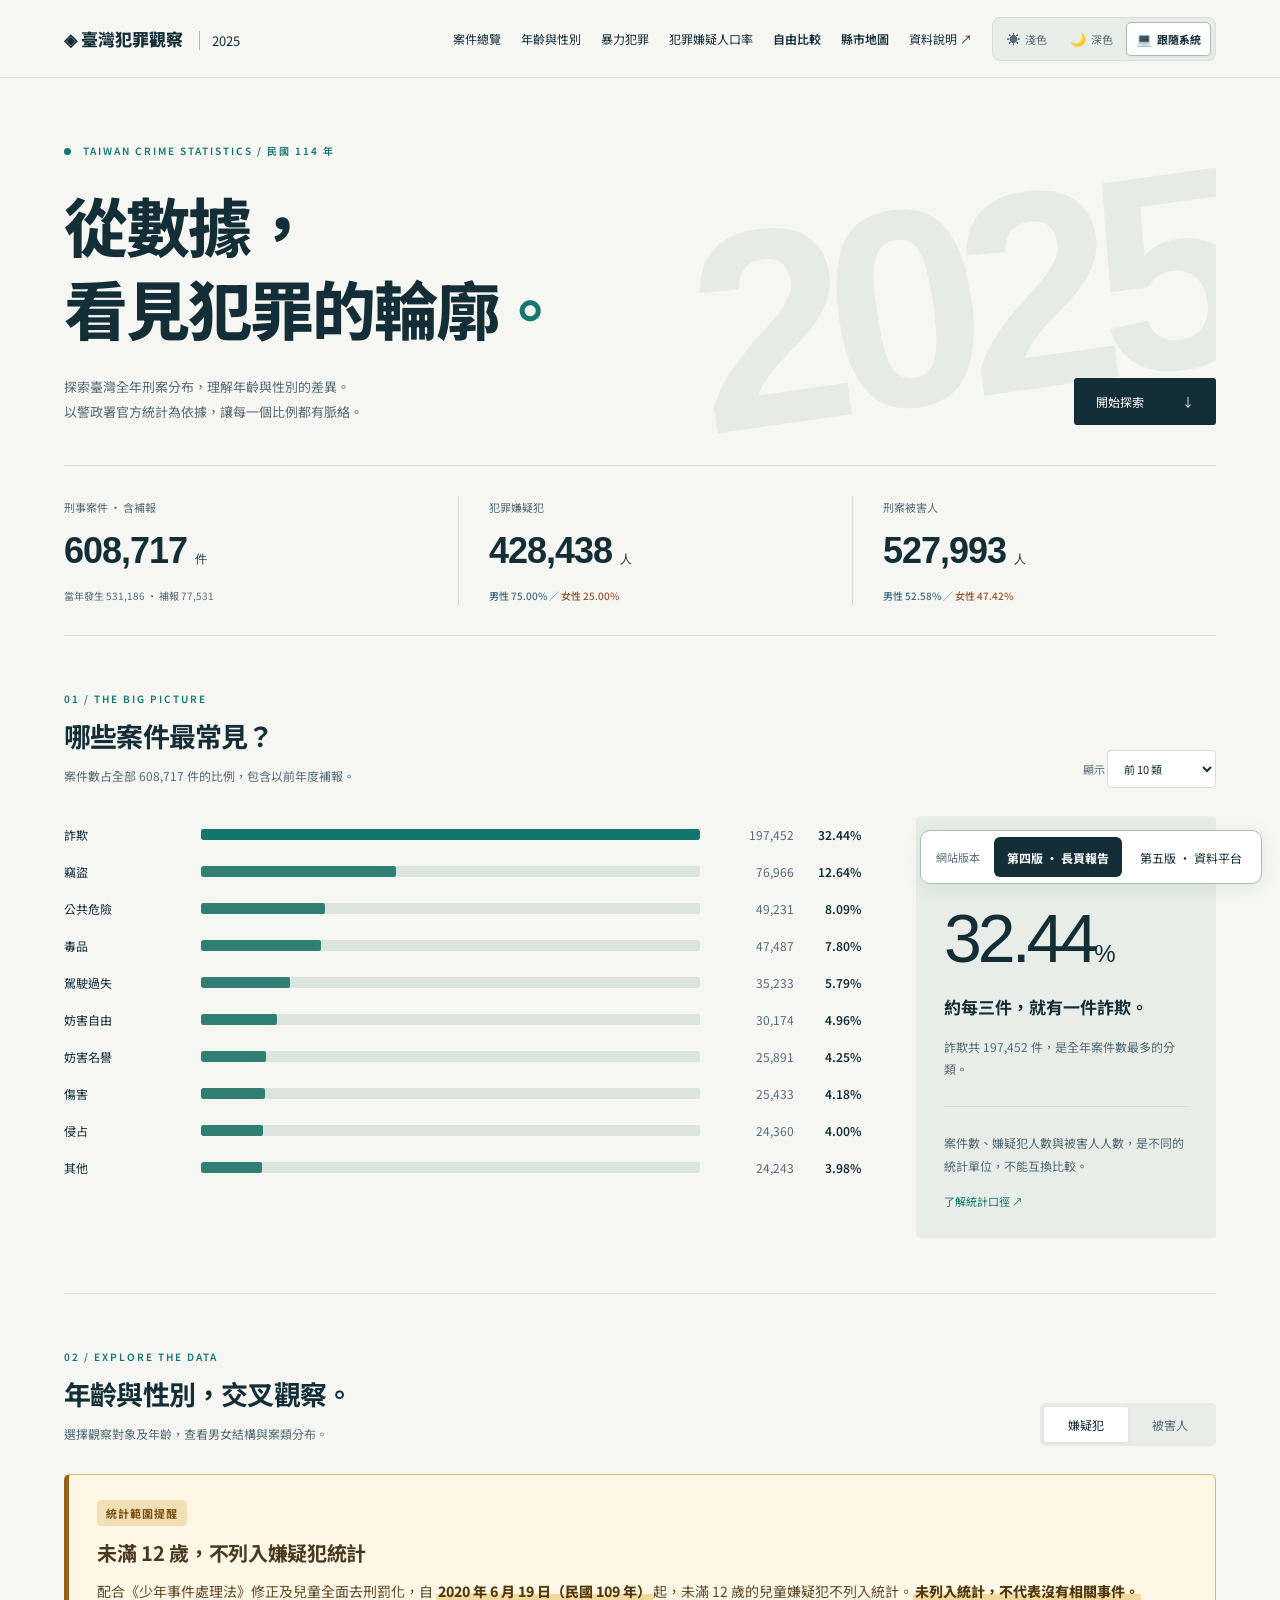
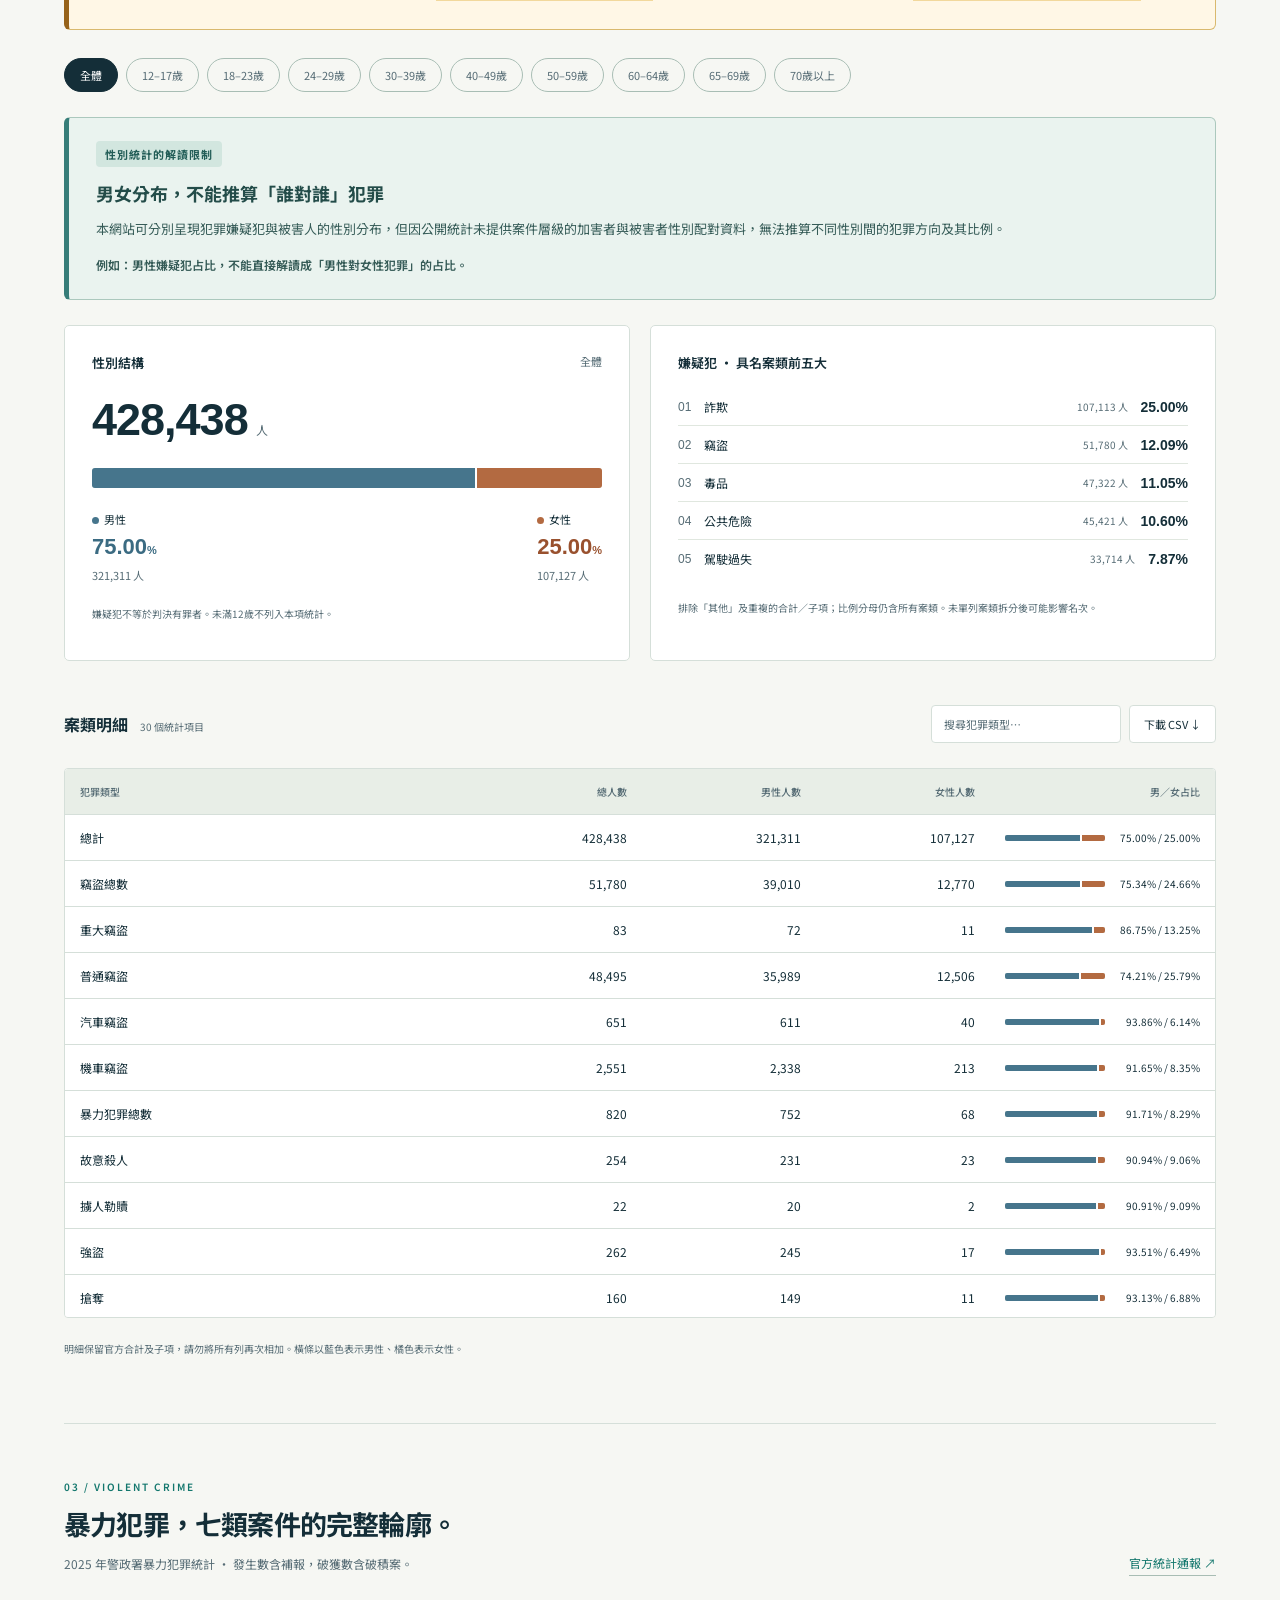
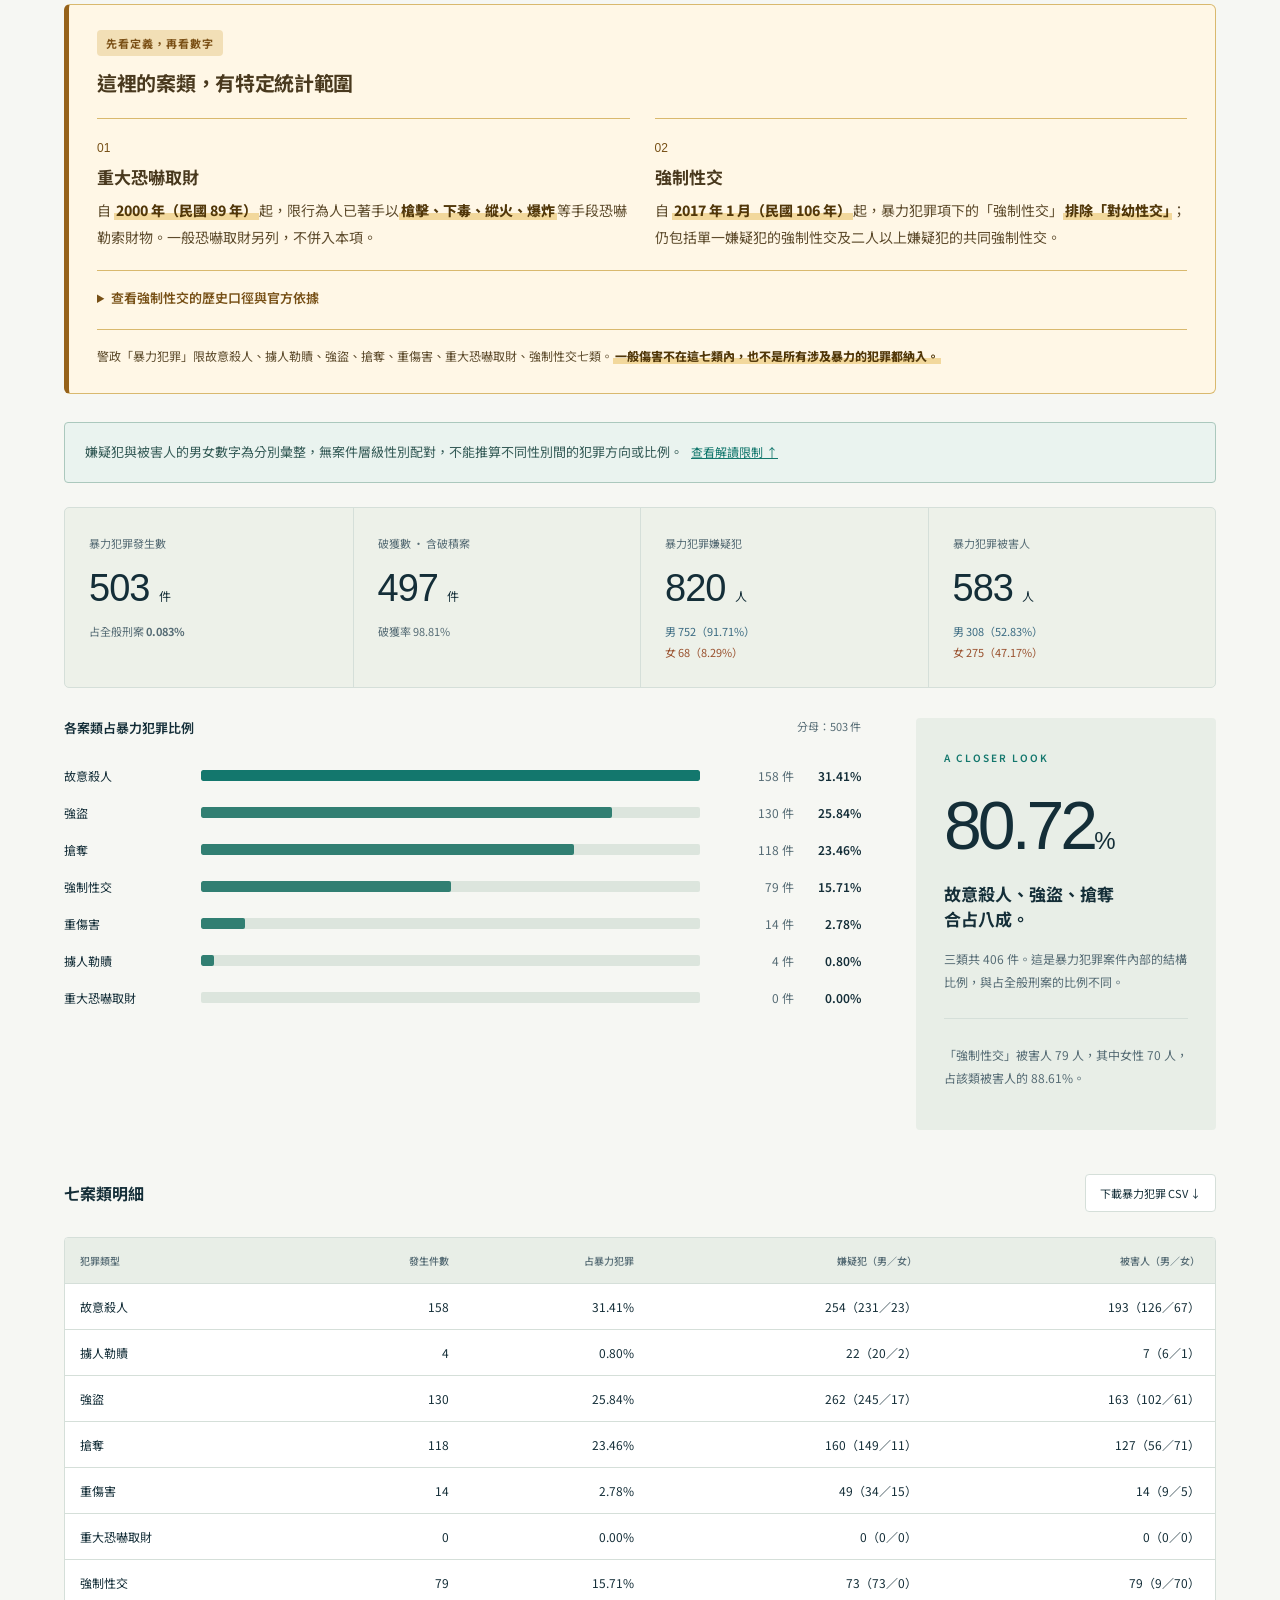
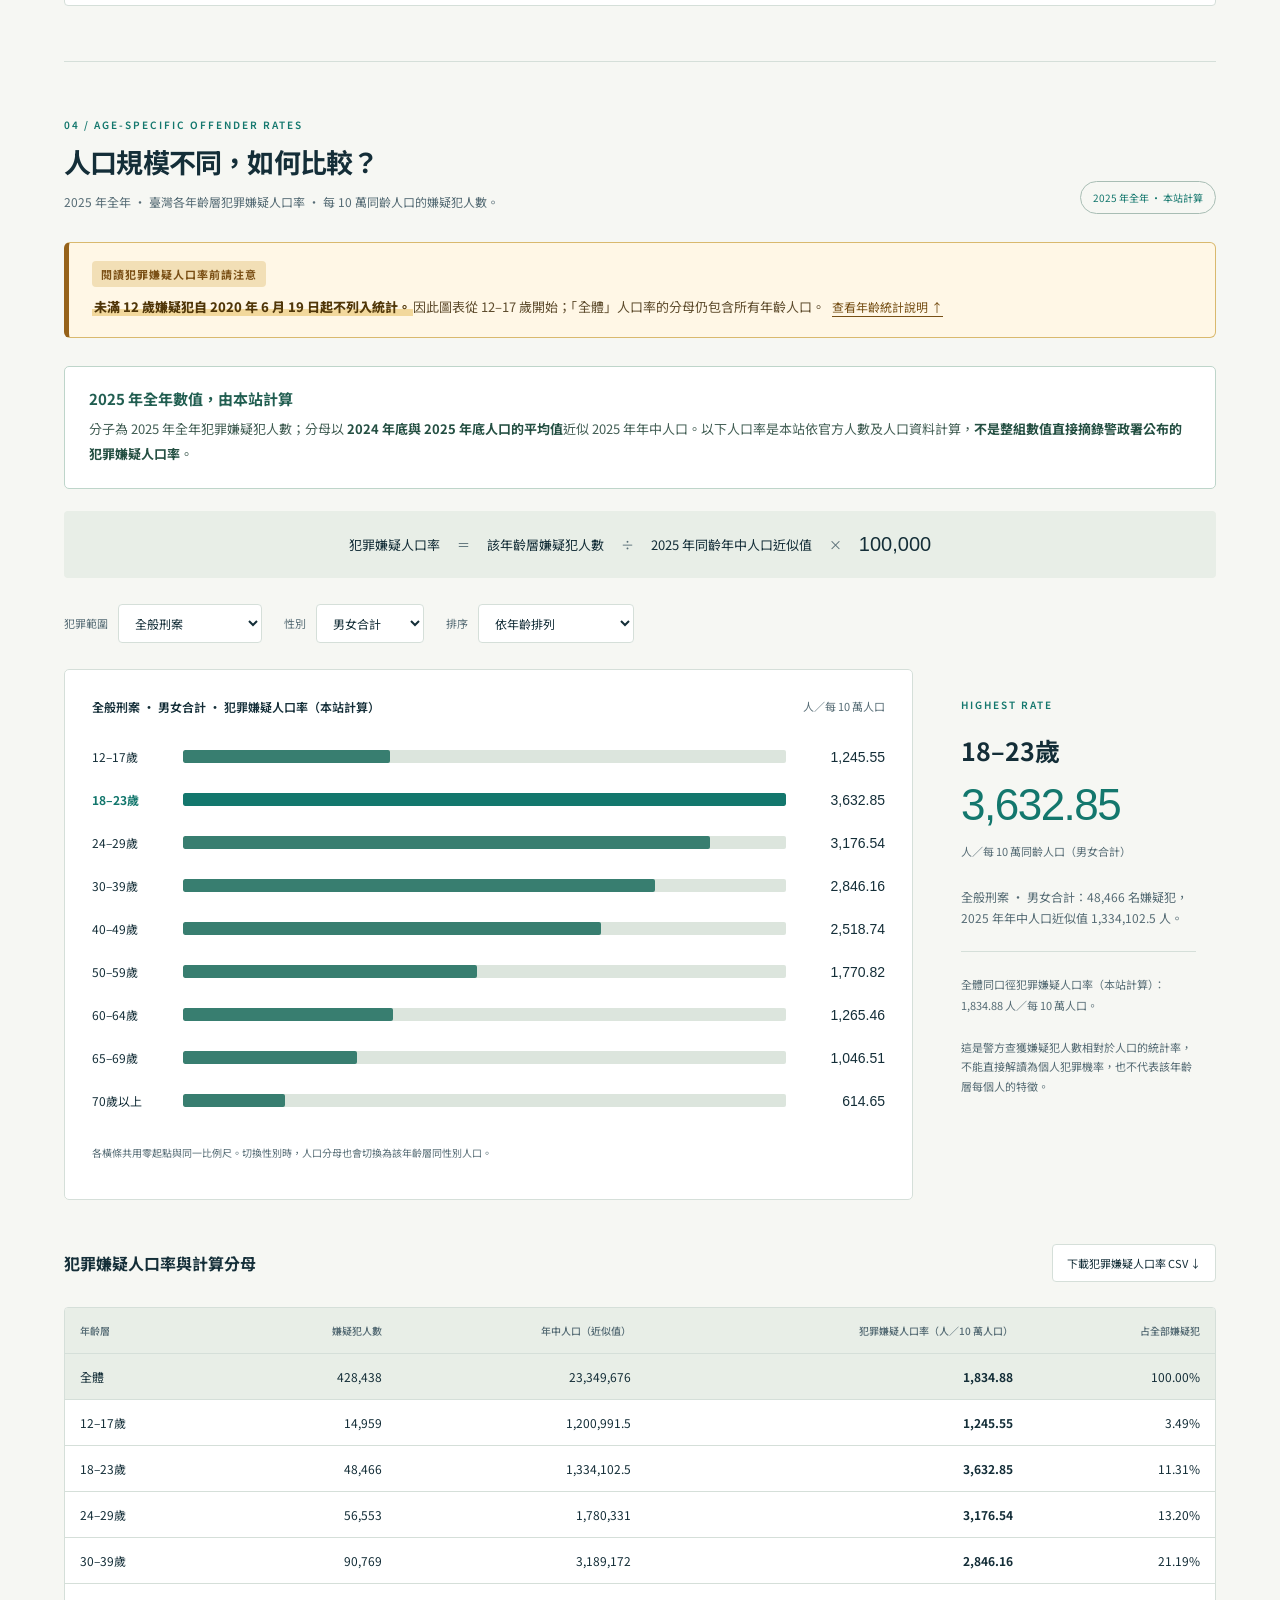
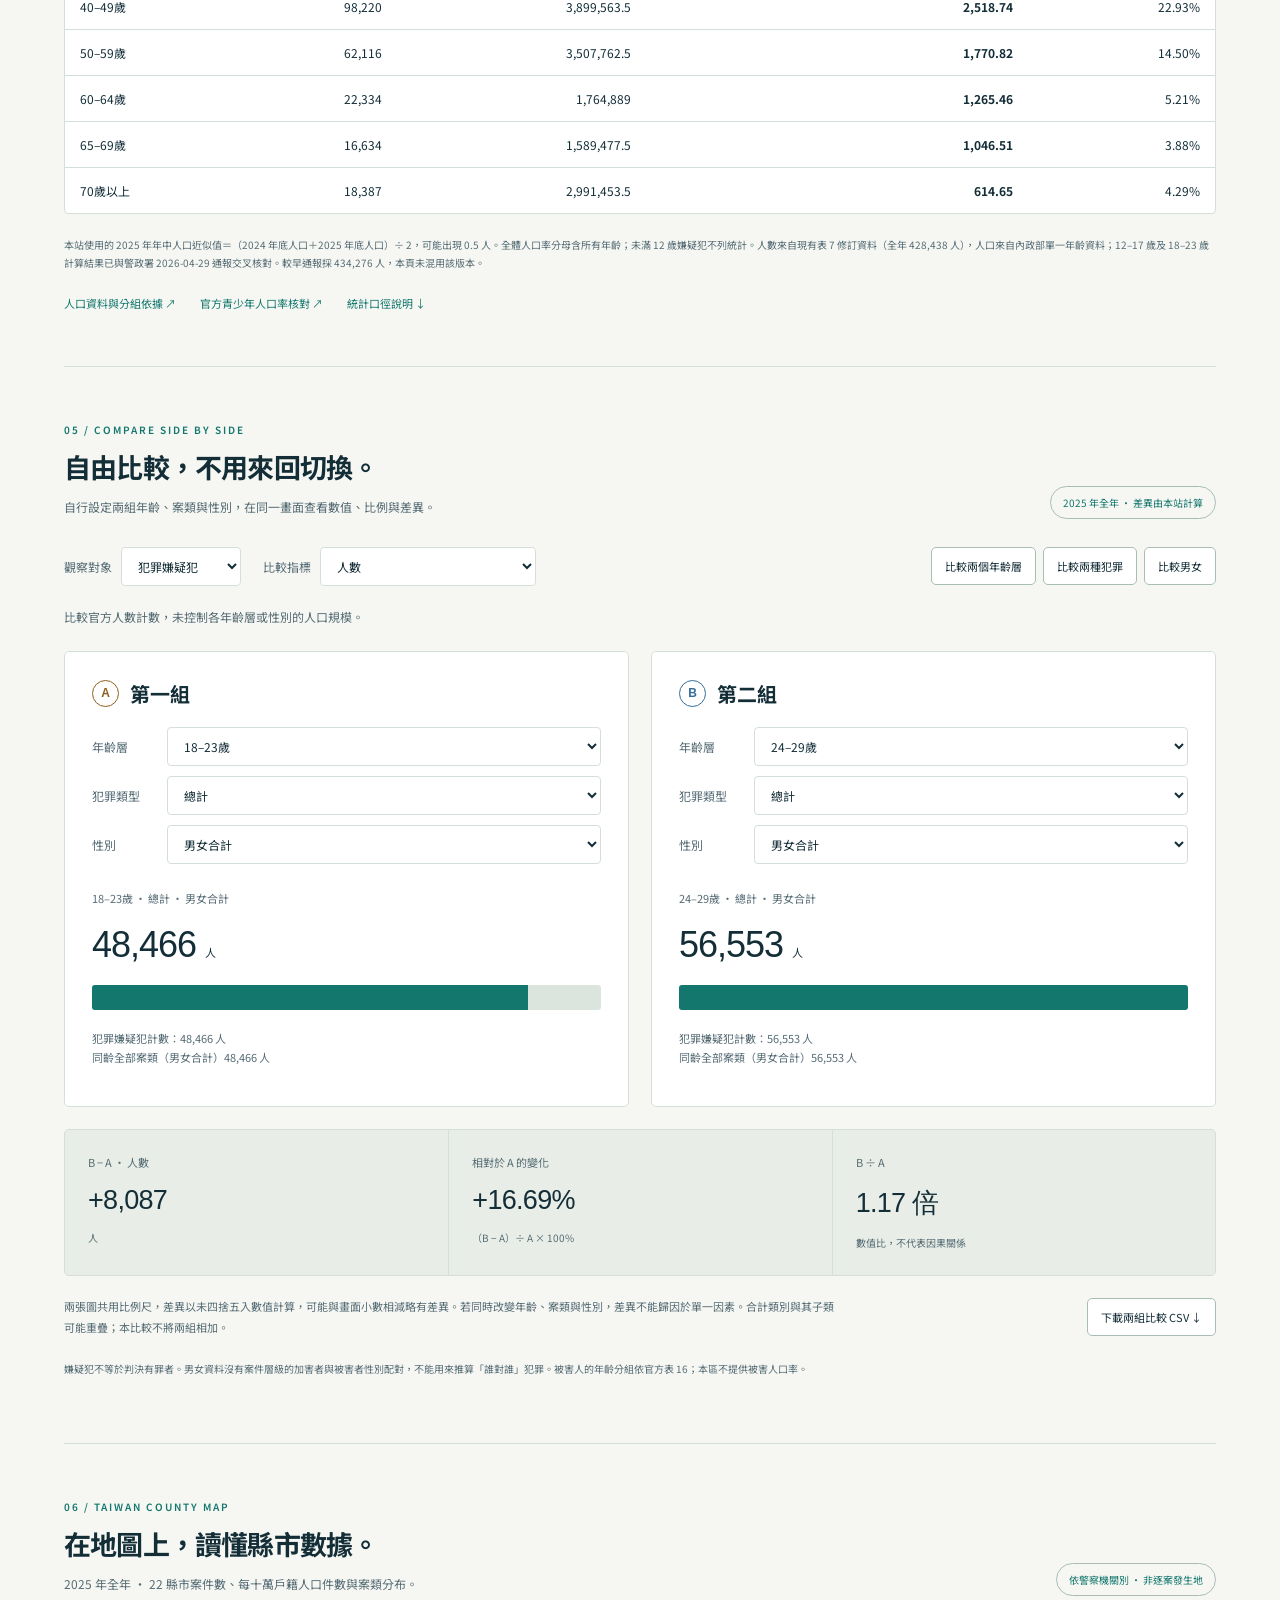
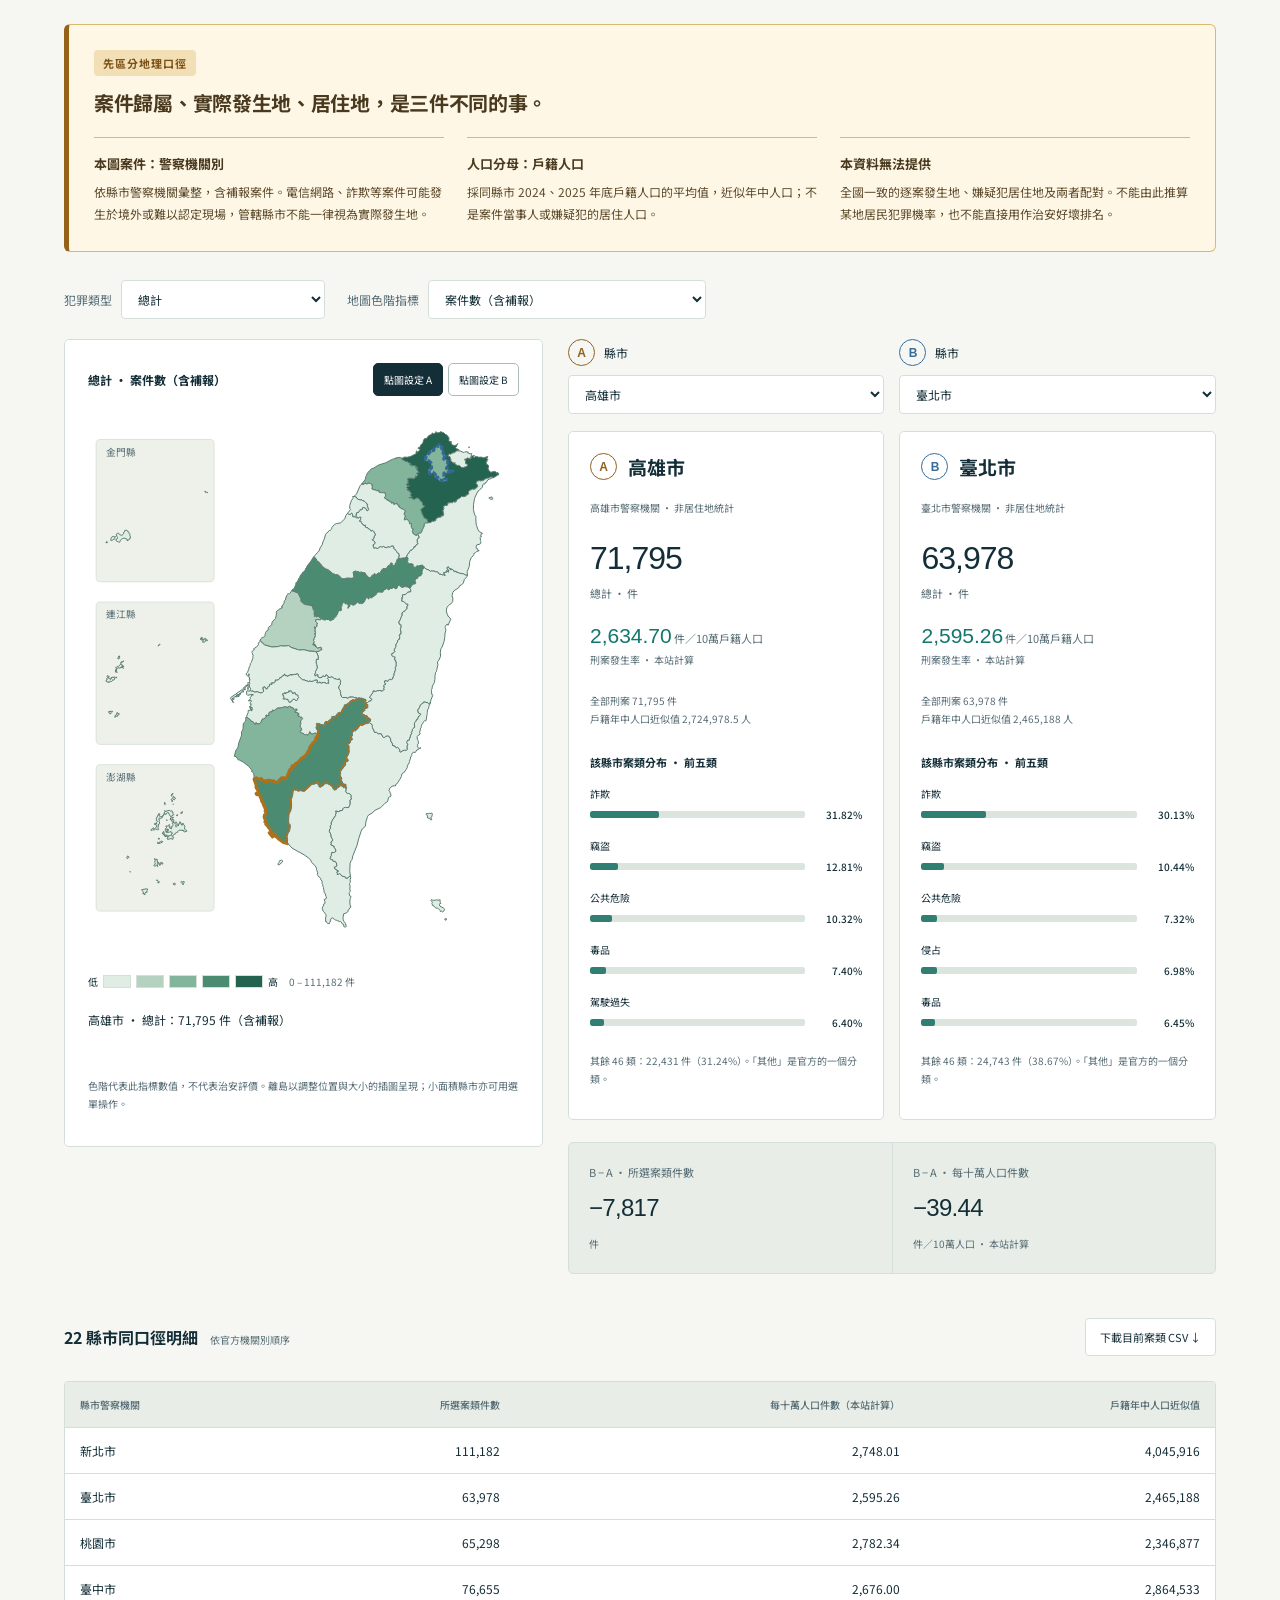
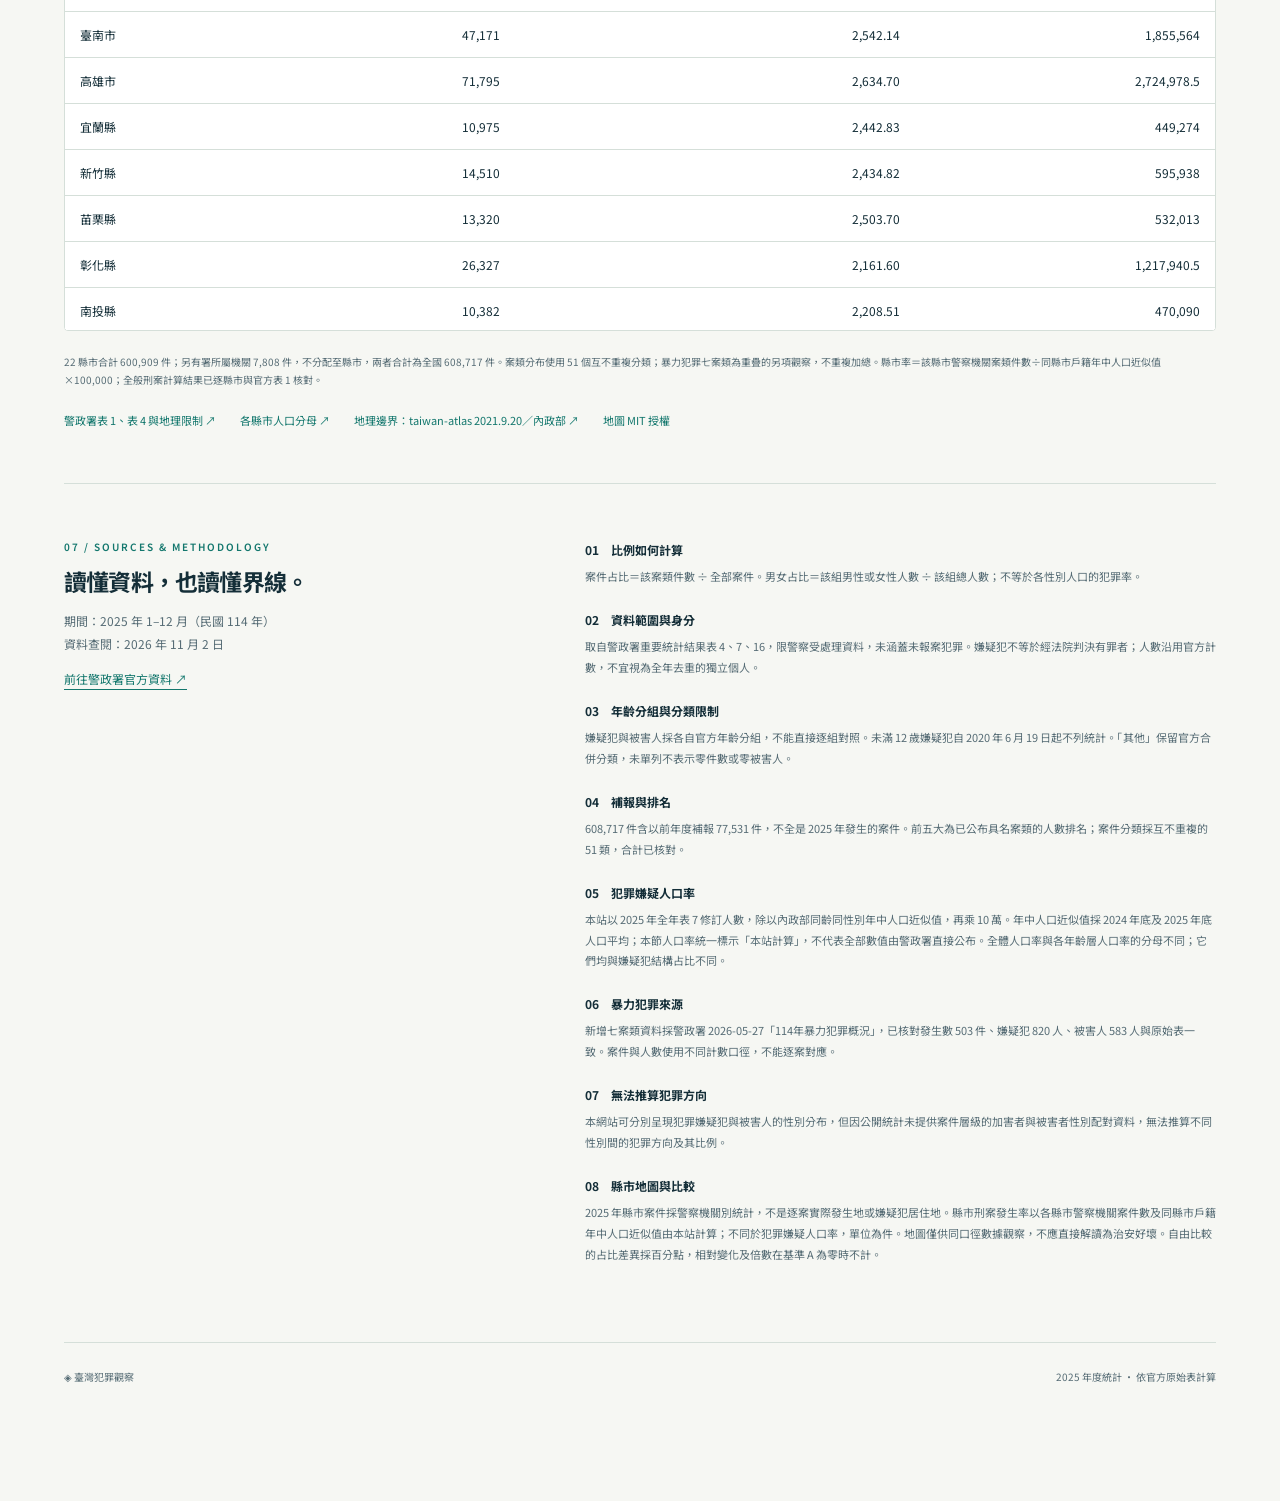
==== v4.html @ 644cc56e "Add files via upload" ====
<!doctype html>
<html lang="zh-Hant"><head><meta charset="utf-8"><meta name="viewport" content="width=device-width,initial-scale=1"><meta name="description" content="以官方資料探索臺灣2025年犯罪案件、年齡與性別統計。"><title>臺灣犯罪觀察｜2025</title><meta name="color-scheme" content="light dark"><meta name="theme-color" content="#f6f7f3"><script>(() => {
  'use strict';
  const storageKey = 'taiwan-crime-2025-theme';
  const validModes = new Set(['light', 'dark', 'system']);
  const root = document.documentElement;
  const systemTheme = window.matchMedia('(prefers-color-scheme: dark)');
  let preference = 'system';
  try {
    const saved = localStorage.getItem(storageKey);
    if (validModes.has(saved)) preference = saved;
  } catch { /* Theme selection still works when browser storage is unavailable. */ }

  function applyTheme() {
    const resolved = preference === 'system' ? (systemTheme.matches ? 'dark' : 'light') : preference;
    root.dataset.theme = resolved;
    root.dataset.themePreference = preference;
    root.style.colorScheme = resolved;
    document.querySelectorAll('[data-theme-mode]').forEach(button => {
      const selected = button.dataset.themeMode === preference;
      button.setAttribute('aria-pressed', String(selected));
    });
    const status = document.getElementById('themeStatus');
    if (status) {
      status.textContent = preference === 'system'
        ? `跟隨系統，目前使用${resolved === 'dark' ? '深色' : '淺色'}模式`
        : `目前使用${resolved === 'dark' ? '深色' : '淺色'}模式`;
    }
    const meta = document.querySelector('meta[name="theme-color"]');
    if (meta) meta.content = resolved === 'dark' ? '#15272d' : '#f6f7f3';
  }

  // Apply before stylesheets and page content paint to avoid a light flash on reload.
  applyTheme();
  function setup() {
    document.querySelectorAll('[data-theme-mode]').forEach(button => {
      button.addEventListener('click', () => {
        preference = button.dataset.themeMode;
        try { localStorage.setItem(storageKey, preference); } catch { /* Keep the choice for this page session. */ }
        applyTheme();
      });
    });
    applyTheme();
  }
  if (document.readyState === 'loading') document.addEventListener('DOMContentLoaded', setup, { once: true });
  else setup();
  const onSystemChange = () => { if (preference === 'system') applyTheme(); };
  if (systemTheme.addEventListener) systemTheme.addEventListener('change', onSystemChange);
  else systemTheme.addListener(onSystemChange);
  window.addEventListener('storage', event => {
    if (event.key === storageKey || event.key === null) {
      preference = validModes.has(event.newValue) ? event.newValue : 'system';
      applyTheme();
    }
  });
})();
</script><style>@import url('https://fonts.googleapis.com/css2?family=Noto+Sans+TC:wght@400;500;600;700;800;900&display=swap');
*{box-sizing:border-box}html{scroll-behavior:smooth;scroll-padding-top:85px}body{margin:0;background:var(--paper);color:var(--ink);font-family:'Noto Sans TC',sans-serif;font-size:14px}header{height:78px;border-bottom:1px solid var(--line);display:flex;align-items:center;justify-content:space-between;padding:0 5vw;background:var(--paper);position:sticky;top:0;z-index:5}a{color:inherit;text-decoration:none}.brand{font-weight:800;font-size:17px}.brand span{font-weight:400;font-size:13px;margin-left:12px;border-left:1px solid var(--line-strong);padding-left:12px}nav{display:flex;gap:30px;font-size:12px}nav a:hover,a:hover{color:var(--teal)}main{max-width:1320px;margin:auto;padding:0 5vw}.hero{position:relative;overflow:hidden;padding:65px 0 40px;border-bottom:1px solid var(--line)}.eyebrow{font-size:10px;letter-spacing:2px;font-weight:600;color:var(--teal)}.eyebrow i{display:inline-block;background:var(--teal);width:7px;height:7px;border-radius:100%;margin-right:8px}h1{font-size:clamp(42px,5vw,70px);letter-spacing:-2px;line-height:1.3;margin:25px 0 26px;font-weight:800;position:relative;z-index:1}h1 span{color:var(--teal)}.hero-bottom{display:flex;justify-content:space-between;align-items:end;position:relative;z-index:1}p{line-height:1.9;color:var(--muted)}.hero-bottom p{margin:0;font-size:13px}.jump{background:var(--solid);color:var(--on-solid);padding:15px 22px;border-radius:3px;font-size:12px}.jump span{margin-left:35px}.watermark{position:absolute;right:-14px;top:40px;font-family:Arial,sans-serif;letter-spacing:-22px;font-size:clamp(120px,22vw,295px);font-weight:800;color:var(--watermark);line-height:1.3;transform:rotate(-8deg);pointer-events:none}.metrics{display:grid;grid-template-columns:repeat(3,1fr);border-bottom:1px solid var(--line);padding:30px 0;gap:30px}.metrics article+article{border-left:1px solid var(--line);padding-left:30px}.metrics label{font-size:11px;color:var(--muted)}.metrics strong{display:block;font-size:36px;letter-spacing:-1px;font-family:Arial,sans-serif;margin:14px 0}.metrics small{font-size:12px;font-weight:400;margin-left:8px}.metrics p{font-size:10px;margin:0}.metrics b{font-weight:500}.male-text{color:var(--male)}.female-text{color:var(--female-text)}section{padding:55px 0;border-bottom:1px solid var(--line)}.section-head{display:flex;align-items:end;justify-content:space-between;gap:20px;margin-bottom:28px}h2{font-size:27px;letter-spacing:-.8px;margin:10px 0}h3{font-size:16px} .section-head p{font-size:12px;margin:0}select,button,input{font:inherit}select{padding:9px 26px 9px 12px;border:1px solid var(--line);background:var(--surface);color:var(--ink);border-radius:4px}.select-wrap{font-size:11px;color:var(--muted);white-space:nowrap}.overview-grid{display:grid;grid-template-columns:1fr 300px;gap:55px}.event-row{display:grid;grid-template-columns:125px 1fr 82px 55px;gap:12px;align-items:center;font-size:12px;padding:10px 0}.track{height:11px;background:var(--track);border-radius:2px;overflow:hidden}.fill{height:100%;background:var(--chart);border-radius:2px}.event-row:first-child .fill{background:var(--teal)}.event-row .count{text-align:right;color:var(--muted);font-variant-numeric:tabular-nums}.event-row .percent{text-align:right;font-weight:600}.insight{background:var(--surface-soft);padding:28px;border-radius:4px;align-self:start}.big-number{font-size:68px;font-weight:500;letter-spacing:-4px;margin-top:35px;font-family:Arial}.big-number span{font-size:24px;letter-spacing:0}.insight h3{font-size:17px}.insight p{font-size:12px}.insight hr{border:0;border-top:1px solid var(--line);margin:25px 0}.insight a{font-size:11px;color:var(--teal)}.tabs{display:flex;background:var(--surface-soft);padding:4px;border-radius:5px}.tabs button{padding:9px 24px;border:0;background:none;color:var(--muted);cursor:pointer;font-size:12px;border-radius:3px}.tabs button.active{background:var(--surface);color:var(--ink);box-shadow:0 1px 4px var(--shadow)}.age-buttons{display:flex;gap:8px;flex-wrap:wrap;margin-bottom:25px}.age-buttons button{background:transparent;border:1px solid var(--line-strong);color:var(--muted);border-radius:30px;padding:8px 15px;font-size:11px;cursor:pointer}.age-buttons button.active{background:var(--solid);color:var(--on-solid);border-color:var(--solid)}.explore-grid{display:grid;grid-template-columns:1fr 1fr;gap:20px}.panel{background:var(--surface);border:1px solid var(--line);border-radius:5px;padding:27px}.panel-label{font-size:13px;font-weight:600;display:flex;justify-content:space-between}.panel-label span{font-weight:400;color:var(--muted);font-size:11px}.gender-total{margin:22px 0}.gender-total strong{font-family:Arial;font-size:45px;letter-spacing:-1px}.gender-total span{font-size:12px;color:var(--muted);margin-left:8px}.gender-bar{display:flex;height:20px;border-radius:3px;overflow:hidden;background:var(--track)}.male{background:var(--male)}.female{background:var(--female)}.gender-legend{display:flex;justify-content:space-between;margin-top:20px;gap:10px}.gender-legend b{font-size:22px;font-family:Arial;display:block;margin-top:6px}.gender-legend span{font-size:11px}.gender-legend small{display:block;color:var(--muted);font-size:11px;margin-top:7px}.dot{width:7px;height:7px;display:inline-block;border-radius:50%;margin-right:5px}.small-note{font-size:10px;line-height:1.8;color:var(--muted);margin-top:22px}#rankings{margin-top:16px}.rank-row{display:flex;align-items:center;gap:13px;font-size:12px;padding:10px 0;border-bottom:1px solid var(--line-subtle)}.rank-row:last-child{border:0}.rank-no{font-family:Arial;font-size:12px;color:var(--muted)}.rank-row .name{flex:1}.rank-row strong{font-family:Arial;font-size:14px}.rank-row small{font-size:10px;color:var(--muted);width:67px;text-align:right}.table-head{display:flex;justify-content:space-between;align-items:center;margin:35px 0 16px;gap:15px}.table-head small{font-size:10px;color:var(--muted);font-weight:400;margin-left:8px}.table-head input{background:var(--surface);border:1px solid var(--line);padding:10px 12px;border-radius:4px;width:190px;font-size:11px}.table-head button{margin-left:8px;background:var(--surface);border:1px solid var(--line);padding:10px 14px;border-radius:4px;color:var(--ink);cursor:pointer;font-size:11px}.table-scroll{overflow:auto;border:1px solid var(--line);border-radius:4px;max-height:550px}table{border-collapse:collapse;width:100%;font-size:12px;white-space:nowrap}th{background:var(--surface-soft);position:sticky;top:0;text-align:right;font-size:10px;color:var(--muted);font-weight:500;padding:15px}td{padding:14px 15px;text-align:right;border-top:1px solid var(--line);font-variant-numeric:tabular-nums}th:first-child,td:first-child{text-align:left}tbody tr:hover{background:var(--hover)}td:last-child{width:225px}.mini-wrap{display:flex;gap:10px;align-items:center}.mini-bar{display:flex;width:100px;height:6px;border-radius:2px;overflow:hidden;background:var(--track)}.mini-wrap span{font-size:10px;min-width:85px}.method{display:grid;grid-template-columns:1fr 1.4fr;gap:70px}.method h2{font-size:23px}.method>div>p{font-size:12px}.method a{font-size:12px;color:var(--teal);text-decoration:underline;text-underline-offset:5px}.method-notes article{padding:0 0 15px}.method-notes b{font-size:12px}.method-notes p{font-size:11px;margin:7px 0}footer{padding:26px 0 35px;display:flex;justify-content:space-between;color:var(--muted);font-size:10px}button:focus-visible,a:focus-visible,input:focus-visible,select:focus-visible{outline:3px solid var(--focus);outline-offset:3px}@media(max-width:800px){header{height:65px}nav{gap:14px;font-size:10px}nav a:first-child{display:none}.brand{font-size:13px}.hero{padding-top:40px}.watermark{top:80px;opacity:.7}.hero-bottom{gap:20px}.hero-bottom p{font-size:11px}.metrics{gap:10px}.metrics article+article{padding-left:12px}.metrics strong{font-size:25px}.metrics p{font-size:9px}.overview-grid{grid-template-columns:1fr;gap:20px}.insight{display:none}.event-row{grid-template-columns:100px 1fr 65px 48px;gap:7px;font-size:11px}.explore-grid{grid-template-columns:1fr}.section-head{align-items:start}.section-head h2{font-size:23px}.tabs button{padding:9px 14px}.method{grid-template-columns:1fr;gap:30px}.table-head{align-items:start;flex-direction:column}.table-head>div{display:flex;width:100%}.table-head input{flex:1;width:100px}.panel{padding:23px}.jump{padding:12px 15px;white-space:nowrap}.jump span{margin-left:12px}footer{gap:20px}section{padding:40px 0}}@media(prefers-reduced-motion:reduce){html{scroll-behavior:auto}}
</style><style>.source-link{font-size:12px;color:var(--teal);white-space:nowrap;border-bottom:1px solid var(--line-strong);padding-bottom:4px}.violent-summary{display:grid;grid-template-columns:repeat(4,1fr);border:1px solid var(--line);border-radius:5px;background:var(--surface-tint);margin-bottom:30px}.violent-summary article{padding:24px}.violent-summary article+article{border-left:1px solid var(--line)}.violent-summary label{font-size:11px;color:var(--muted)}.violent-summary strong{display:block;font:38px Arial,sans-serif;letter-spacing:-1px;margin-top:15px}.violent-summary small{font:12px 'Noto Sans TC',sans-serif}.violent-summary p{font-size:11px;margin-bottom:0}.violence-chart{margin:30px 0}.violence-chart .panel-label{margin-bottom:20px}.violence-chart .insight .big-number{margin-top:20px}.calculation-badge{font-size:10px;color:var(--teal);padding:8px 12px;border:1px solid var(--line-strong);border-radius:30px;white-space:nowrap}.rate-formula{display:flex;flex-wrap:wrap;align-items:center;justify-content:center;gap:17px;padding:22px;background:var(--surface-soft);border-radius:4px;font-size:13px}.rate-formula b{font-weight:400;color:var(--muted)}.rate-formula strong{font:20px Arial,sans-serif}.rate-controls{display:flex;gap:22px;flex-wrap:wrap;margin:26px 0}.rate-controls>div{display:flex;align-items:center;gap:10px}.rate-controls label{font-size:11px;color:var(--muted)}.rate-controls select{font-size:12px}.rate-layout{display:grid;grid-template-columns:minmax(0,1fr) 275px;gap:28px}.rate-layout .panel-label>span:first-child{color:var(--ink);font-size:12px;font-weight:600}.rate-row{display:grid;grid-template-columns:76px minmax(0,1fr) 84px;gap:15px;align-items:center;padding:13px 0;font-size:12px}.rate-row .track{height:13px}.rate-row .fill{background:var(--chart-secondary)}.rate-row .fill.male{background:var(--male)}.rate-row .fill.female{background:var(--female)}.rate-row.highest .fill:not(.male):not(.female){background:var(--teal)}.rate-row.highest>span{font-weight:700;color:var(--teal)}.rate-row strong{font-family:Arial,sans-serif;text-align:right;font-size:14px;font-weight:500;font-variant-numeric:tabular-nums}#rateBars{margin-top:18px}.rate-insight{padding:28px 20px}.rate-insight h3{font-size:25px;margin:20px 0 12px}.rate-insight>strong{font:44px Arial,sans-serif;letter-spacing:-1.5px;color:var(--teal)}.rate-insight p{font-size:11px}.rate-insight hr{border:0;border-top:1px solid var(--line);margin:22px 0}#rateComparison{font-size:12px;line-height:1.8;margin-top:24px;color:var(--muted)}.source-strip{display:flex;flex-wrap:wrap;gap:24px;margin-top:23px;font-size:11px;color:var(--teal)}#rateRows tr:first-child{background:var(--surface-soft)}#rateRows td:last-child,#violentRows td:last-child{width:auto}#rates .table-scroll,#violence .table-scroll{max-height:none}nav{gap:20px}@media(max-width:1000px){nav{gap:13px;font-size:10px}.rate-layout{grid-template-columns:minmax(0,1fr) 230px}.rate-insight{padding:25px 10px}.violent-summary article{padding:18px}}@media(max-width:800px){header{padding:0 5vw}nav a[href="#explore"],nav a[href="#method"]{display:none}nav{gap:16px;font-size:10px}.violent-summary{grid-template-columns:repeat(2,1fr)}.violent-summary article:nth-child(3){border-left:0}.violent-summary article:nth-child(n+3){border-top:1px solid var(--line)}.violent-summary strong{font-size:31px}.rate-layout{grid-template-columns:1fr}.rate-insight{background:var(--surface-soft);padding:24px;border-radius:4px;display:grid;grid-template-columns:1fr 1fr;column-gap:20px;align-items:center}.rate-insight .eyebrow,.rate-insight .small-note,.rate-insight hr{grid-column:1/-1}.rate-insight h3{margin:15px 0}.rate-insight>strong{font-size:36px}.rate-insight hr{width:100%;margin:15px 0}.rate-insight p{margin:5px 0}#rateComparison{margin-top:8px}.rate-formula{gap:10px;font-size:11px;padding:18px 12px}.rate-controls{gap:12px}.rate-controls>div{gap:7px}.rate-controls select{padding:9px 20px 9px 10px;font-size:11px}.rate-row{grid-template-columns:64px minmax(0,1fr) 74px;gap:10px}.rate-row strong{font-size:13px}.calculation-badge{white-space:normal;max-width:120px;line-height:1.6;font-size:9px}.source-link{font-size:10px}.section-head{gap:12px}.violent-summary label{font-size:10px}}
</style><style>.scope-notice{margin:0 0 28px;padding:25px 28px;background:var(--warning-bg);border:1px solid var(--warning-border);border-left:5px solid var(--warning-accent);border-radius:6px;color:var(--warning-heading);scroll-margin-top:100px}.notice-tag{display:inline-block;font-size:11px;font-weight:700;letter-spacing:1px;color:var(--warning-tag-text);background:var(--warning-tag-bg);border-radius:4px;padding:5px 9px}.scope-notice h3{font-size:20px;line-height:1.5;margin:12px 0 10px;letter-spacing:-.3px}.scope-notice p{font-size:14px;line-height:1.9;color:var(--warning-text);margin:8px 0 0}.scope-notice strong{font-weight:800;color:var(--warning-strong);background:linear-gradient(transparent 65%,var(--warning-highlight) 65%);padding:0 2px}.scope-notice a{color:var(--warning-link);text-decoration:underline;text-underline-offset:4px}.scope-cards{display:grid;grid-template-columns:1fr 1fr;gap:25px;margin-top:20px}.scope-cards article{border-top:1px solid var(--warning-border);padding-top:17px}.scope-number{font:12px Arial,sans-serif;color:var(--warning-link)}.scope-cards h4{font-size:17px;margin:8px 0 7px}.scope-history{margin-top:20px;border-top:1px solid var(--warning-border);padding-top:16px}.scope-history summary{cursor:pointer;font-size:13px;font-weight:600;color:var(--warning-link);line-height:1.7}.scope-history p{font-size:13px}.scope-history a{display:inline-block;font-size:12px;margin-top:12px}.scope-notice .scope-footer{border-top:1px solid var(--warning-border);margin-top:20px;padding-top:15px;font-size:12px;line-height:1.9}.rate-scope-notice{padding:18px 23px}.rate-scope-notice p{font-size:13px}.rate-scope-notice a{white-space:nowrap;font-size:12px;margin-left:7px}#age-scope-title{scroll-margin-top:110px}@media(max-width:800px){.scope-notice{padding:20px}.scope-notice h3{font-size:18px}.scope-notice p{font-size:13px}.scope-cards{grid-template-columns:1fr;gap:18px;margin-top:15px}.scope-cards h4{font-size:16px}.rate-scope-notice{padding:17px 18px}.notice-tag{font-size:10px}.scope-history summary{font-size:12px}}
.pairing-notice{margin:0 0 25px;padding:23px 27px;border:1px solid var(--notice-border);border-left:5px solid var(--notice-accent);border-radius:6px;background:var(--notice-bg);color:var(--notice-heading)}.pairing-notice .notice-tag{color:var(--notice-tag-text);background:var(--notice-tag-bg)}.pairing-notice h3{font-size:18px;margin:12px 0 9px;line-height:1.6}.pairing-notice p{font-size:13px;color:var(--notice-text);line-height:1.9;margin:0}.pairing-notice .pairing-example{font-size:12px;margin-top:12px;font-weight:600}.pairing-inline{font-size:13px;color:var(--notice-text);padding:17px 20px;background:var(--notice-bg);border:1px solid var(--notice-border);border-radius:4px;margin:0 0 24px}.pairing-inline a{color:var(--teal);text-decoration:underline;font-size:12px;margin-left:8px}.calculation-note{padding:21px 24px;margin:0 0 22px;background:var(--surface);border:1px solid var(--calculation-border);border-radius:5px}.calculation-note>strong{font-size:15px;color:var(--calculation-heading)}.calculation-note p{font-size:13px;line-height:1.9;margin:8px 0 0;color:var(--calculation-text)}.calculation-note b{font-weight:700;color:var(--calculation-strong)}.rate-layout .panel-label{gap:12px;align-items:start}.rate-layout .panel-label>span:first-child{max-width:75%;line-height:1.7}.rate-layout .panel-label>span:last-child{white-space:nowrap;line-height:1.7}#pairing-title{scroll-margin-top:110px}@media(max-width:800px){.pairing-notice{padding:20px}.pairing-notice h3{font-size:17px}.calculation-note{padding:18px}.calculation-badge{max-width:135px}.rate-layout .panel-label{flex-wrap:wrap}.rate-layout .panel-label>span:first-child{max-width:100%}.pairing-inline{padding:16px;font-size:12px}}
</style><style>:root {
  color-scheme: light;
  --ink: #142e38;
  --muted: #566c75;
  --paper: #f6f7f3;
  --surface: #ffffff;
  --shadow: #17382d15;
  --surface-soft: #e8eee7;
  --surface-tint: #edf1e9;
  --line: #d5dfd9;
  --line-strong: #a8bdb4;
  --line-subtle: #e0e7df;
  --teal: #13776d;
  --chart: #317f72;
  --chart-secondary: #387e70;
  --track: #dce5dd;
  --watermark: #e6ece5;
  --solid: #142e38;
  --on-solid: #ffffff;
  --male: #46758c;
  --female: #b36a41;
  --male-text: #3b6b82;
  --female-text: #99512e;
  --focus: #9d6518;
  --hover: #e9f0e8;
  --warning-bg: #fff7e6;
  --warning-border: #d9b96e;
  --warning-accent: #966219;
  --warning-heading: #49391e;
  --warning-text: #5d4b2c;
  --warning-strong: #513709;
  --warning-highlight: #f2d89c;
  --warning-tag-bg: #f2dfb6;
  --warning-tag-text: #7b5016;
  --warning-link: #775016;
  --notice-bg: #eaf3ef;
  --notice-border: #abc8bd;
  --notice-accent: #367d78;
  --notice-heading: #234c49;
  --notice-text: #355b57;
  --notice-tag-bg: #d2e6df;
  --notice-tag-text: #225d57;
  --calculation-border: #bed5ca;
  --calculation-heading: #215e51;
  --calculation-text: #425e54;
  --calculation-strong: #244f42;
}
:root[data-theme="dark"] {
  color-scheme: dark;
  --ink: #e4eeeb;
  --muted: #afc2c1;
  --paper: #15272d;
  --surface: #1d333a;
  --shadow: #00000026;
  --surface-soft: #243d42;
  --surface-tint: #20383e;
  --line: #405b60;
  --line-strong: #6d8989;
  --line-subtle: #365056;
  --teal: #8ed2b7;
  --chart: #75bfa5;
  --chart-secondary: #72b59e;
  --track: #334b52;
  --watermark: #20373d;
  --solid: #9ad2bd;
  --on-solid: #142e30;
  --male: #85b9d1;
  --female: #dda578;
  --male-text: #a4d2e8;
  --female-text: #f0bb93;
  --focus: #f2cc85;
  --hover: #29434a;
  --warning-bg: #38372e;
  --warning-border: #8c7951;
  --warning-accent: #deb875;
  --warning-heading: #f5e2bb;
  --warning-text: #e4d4b4;
  --warning-strong: #ffdf9e;
  --warning-highlight: #5b4a2d;
  --warning-tag-bg: #5a4a31;
  --warning-tag-text: #f7d49a;
  --warning-link: #f5d59a;
  --notice-bg: #203d3d;
  --notice-border: #4d7670;
  --notice-accent: #91caba;
  --notice-heading: #d8eee5;
  --notice-text: #c0d9cf;
  --notice-tag-bg: #33564d;
  --notice-tag-text: #c6e8d7;
  --calculation-border: #547b6c;
  --calculation-heading: #b4ddc7;
  --calculation-text: #c0d2c9;
  --calculation-strong: #d8eade;
}
header { height: auto; min-height: 78px; gap: 20px; padding-top: 15px; padding-bottom: 15px; background: var(--paper); }
header nav { margin-left: auto; }
.theme-switch { display: flex; flex: 0 0 auto; gap: 3px; padding: 4px; background: var(--surface-soft); border: 1px solid var(--line); border-radius: 8px; }
.theme-switch button { display: flex; align-items: center; justify-content: center; gap: 5px; min-height: 34px; border: 1px solid transparent; border-radius: 5px; padding: 6px 9px; background: transparent; color: var(--muted); font-size: 11px; white-space: nowrap; cursor: pointer; }
.theme-switch button[aria-pressed="true"] { background: var(--surface); color: var(--ink); border-color: var(--line-strong); font-weight: 700; box-shadow: 0 1px 3px #0000000d; }
.theme-switch button:hover { color: var(--ink); background: var(--hover); }
.theme-switch .theme-icon { font-size: 13px; line-height: 1; }
.sr-only { position: absolute; width: 1px; height: 1px; padding: 0; margin: -1px; overflow: hidden; clip-path: inset(50%); white-space: nowrap; border: 0; }
.male-text { color: var(--male-text); }
.female-text { color: var(--female-text); }
.gender-bar .female, .mini-bar .female { border-left: 2px solid var(--surface); }
input, select, button { color-scheme: inherit; }
input { color: var(--ink); }
input::placeholder { color: var(--muted); opacity: 1; }
select option { background: var(--surface); color: var(--ink); }
.table-scroll { background: var(--surface); }
::selection { background: var(--teal); color: var(--paper); }
button:focus-visible, a:focus-visible, input:focus-visible, select:focus-visible, summary:focus-visible { outline: 3px solid var(--focus); outline-offset: 3px; }
html { scrollbar-color: var(--line-strong) var(--paper); }
@media (max-width: 1180px) {
  header { flex-wrap: wrap; gap: 12px 20px; }
  header nav { order: 3; width: 100%; margin: 0; justify-content: flex-end; }
  .theme-switch { margin-left: auto; }
  html { scroll-padding-top: 140px; }
  #age-scope-title, #pairing-title, .scope-notice { scroll-margin-top: 140px; }
}
@media (max-width: 800px) {
  header { padding: 12px 5vw; }
  header nav { order: 0; width: auto; margin-left: auto; }
  .theme-switch { order: 3; width: 100%; margin: 0; justify-content: center; }
  .theme-switch button { flex: 1; max-width: 155px; font-size: 12px; min-height: 36px; }
  html { scroll-padding-top: 145px; }
  #age-scope-title, #pairing-title, .scope-notice { scroll-margin-top: 145px; }
}
@media (max-width: 360px) {
  header nav { font-size: 9px; gap: 8px; }
  .brand { font-size: 12px; }
  .brand span { margin-left: 7px; padding-left: 7px; }
}
</style><style>:root{--group-a:#91601e;--group-b:#356c99;--map-0:#dfede4;--map-1:#b4d2bf;--map-2:#83b59c;--map-3:#4b8b72;--map-4:#23634f;--map-outline:#5b7c70;--map-select-a:#ad701b;--map-select-b:#326998}
:root[data-theme="dark"]{--group-a:#f1cb8b;--group-b:#a4d0ef;--map-0:#29494b;--map-1:#3b6860;--map-2:#528b77;--map-3:#78b493;--map-4:#acd6b1;--map-outline:#96b5aa;--map-select-a:#ffd18b;--map-select-b:#acd9ff}
.compare-toolbar,.map-toolbar{display:flex;gap:18px 22px;flex-wrap:wrap;align-items:center;margin-bottom:20px}.compare-toolbar label,.map-toolbar label{display:flex;gap:9px;align-items:center;font-size:12px;color:var(--muted)}.compare-toolbar select,.map-toolbar select{max-width:100%;font-size:12px}.compare-presets{display:flex;gap:7px;flex-wrap:wrap;margin-left:auto}.compare-presets button,.map-target button,.comparison-footer button{font:inherit;font-size:11px;padding:10px 13px;border:1px solid var(--line-strong);border-radius:5px;background:var(--surface);color:var(--ink);cursor:pointer}.compare-presets button:hover,.map-target button:hover,.comparison-footer button:hover{background:var(--hover)}.comparison-explanation{font-size:12px;margin:0 0 22px}.comparison-grid{display:grid;grid-template-columns:1fr 1fr;gap:22px}.compare-card-head{display:flex;align-items:center;gap:11px;margin-bottom:19px}.compare-card-head h3{margin:0;font-size:20px}.group-badge{font:bold 12px Arial,sans-serif;display:inline-flex;align-items:center;justify-content:center;width:27px;height:27px;border:1px solid currentColor;border-radius:50%;flex-shrink:0}.group-a{color:var(--group-a)}.group-b{color:var(--group-b)}.compare-fields{display:grid;grid-template-columns:65px minmax(0,1fr);gap:10px;align-items:center}.compare-fields label{font-size:12px;color:var(--muted)}.compare-fields select{width:100%;min-width:0;font-size:12px}.compare-result{padding-top:17px}.comparison-context{font-size:11px;margin:7px 0 15px}.comparison-number{font:36px Arial,sans-serif;letter-spacing:-1px;overflow-wrap:anywhere}.comparison-number small{font:11px 'Noto Sans TC',sans-serif;margin-left:9px;letter-spacing:0}.comparison-track{height:25px;background:var(--track);border-radius:3px;overflow:hidden;margin:19px 0}.comparison-fill{height:100%;background:var(--teal)}.comparison-fill.male{background:var(--male)}.comparison-fill.female{background:var(--female)}.comparison-detail{font-size:11px;line-height:1.8}.difference-grid{display:grid;grid-template-columns:repeat(3,minmax(0,1fr));border:1px solid var(--line);background:var(--surface-soft);border-radius:5px;margin-top:22px}.difference-grid article{padding:23px}.difference-grid article+article{border-left:1px solid var(--line)}.difference-grid label{font-size:11px;color:var(--muted);display:block;line-height:1.7}.difference-grid strong{display:block;font:27px Arial,sans-serif;margin:13px 0;letter-spacing:-.7px;overflow-wrap:anywhere}.difference-grid small{font-size:10px;color:var(--muted);line-height:1.8;display:block}.comparison-footer{display:flex;align-items:center;justify-content:space-between;gap:25px;margin-top:20px}.comparison-footer p{font-size:11px;margin:0;max-width:780px}.comparison-footer button{white-space:nowrap}.map-scope-notice{padding:25px}.geography-grid{display:grid;grid-template-columns:repeat(3,1fr);gap:23px;margin-top:19px}.geography-grid article{border-top:1px solid var(--warning-border);padding-top:15px}.geography-grid b{font-size:13px}.geography-grid p{font-size:12px;line-height:1.9}.county-layout{display:grid;grid-template-columns:minmax(310px,.85fr) minmax(0,1.15fr);gap:25px}.map-panel{padding:23px;align-self:start}.map-panel-head{display:flex;flex-wrap:wrap;justify-content:space-between;gap:14px;align-items:center}.map-panel-head>b{font-size:12px}.map-target{display:flex;gap:5px}.map-target button{font-size:10px;padding:8px 10px}.map-target button[aria-pressed="true"]{background:var(--solid);color:var(--on-solid);border-color:var(--solid)}#countySvg{display:block;width:100%;max-height:660px;margin:15px auto 10px;overflow:visible}.island-insets rect{fill:var(--surface-tint);stroke:var(--line);stroke-width:1}.island-insets text{fill:var(--muted);font-size:12px}.county-region{stroke:var(--map-outline);stroke-width:1;stroke-linejoin:round;cursor:pointer;vector-effect:non-scaling-stroke}.county-region:hover{filter:brightness(1.13);stroke:var(--ink);stroke-width:2}.county-region:focus-visible{outline:none;stroke:var(--focus);stroke-width:4}.map-level-0{fill:var(--map-0);background:var(--map-0)}.map-level-1{fill:var(--map-1);background:var(--map-1)}.map-level-2{fill:var(--map-2);background:var(--map-2)}.map-level-3{fill:var(--map-3);background:var(--map-3)}.map-level-4{fill:var(--map-4);background:var(--map-4)}.county-region.selected-a{stroke:var(--map-select-a);stroke-width:3}.county-region.selected-b{stroke:var(--map-select-b);stroke-width:3;stroke-dasharray:5 2}.county-region.selected-a.selected-b{stroke:var(--focus);stroke-dasharray:2 2;stroke-width:4}.map-legend{display:flex;align-items:center;gap:5px;font-size:10px;flex-wrap:wrap}.legend-swatch{height:13px;width:28px;display:block;border:1px solid var(--line)}.map-legend small{font-size:10px;margin-left:6px;color:var(--muted)}.map-readout{font-size:12px;min-height:46px;margin:20px 0 0;line-height:1.8;color:var(--ink)}.county-details{min-width:0}.county-selectors{display:grid;grid-template-columns:1fr 1fr;gap:15px;margin-bottom:17px}.county-selectors label{display:flex;gap:9px;align-items:center;font-size:12px;flex-wrap:wrap}.county-selectors select{width:100%;font-size:12px}.county-cards{display:grid;grid-template-columns:1fr 1fr;gap:15px}.county-cards .panel{padding:21px;min-width:0}.county-cards h3{font-size:19px}.county-geography{font-size:10px;line-height:1.8;color:var(--muted);display:block}.county-main-value{margin-top:23px}.county-main-value strong{font:32px Arial,sans-serif;display:block;letter-spacing:-1px}.county-main-value small{display:block;font-size:11px;color:var(--muted);line-height:1.8;margin-top:7px}.county-rate{font-size:11px;margin-top:20px}.county-rate b{font:21px Arial,sans-serif;color:var(--teal)}.county-rate span{font-size:10px}.county-cards h4{font-size:11px;margin-top:26px}.county-distribution>div{display:grid;grid-template-columns:1fr 48px;gap:5px 9px;font-size:10px;margin:15px 0}.county-distribution span{grid-column:1/-1;line-height:1.7}.county-distribution .track{height:7px;align-self:center}.county-distribution b{text-align:right;font-size:10px;font-weight:500}.county-distribution .fill{background:var(--chart)}.county-cards .small-note{font-size:10px;line-height:1.8}.county-difference{grid-template-columns:1fr 1fr}.county-difference strong{font-size:24px}.county-difference article{padding:20px}.county-table td:last-child{width:auto}header{flex-wrap:wrap}header nav{flex-wrap:wrap}.feature-nav{font-weight:600}@media(max-width:1180px){header nav{justify-content:center}.county-layout{grid-template-columns:minmax(280px,.85fr) minmax(0,1.15fr)}.county-cards{grid-template-columns:1fr}.county-selectors{grid-template-columns:1fr 1fr}.county-main-value strong{font-size:32px}.compare-presets{margin-left:0}}@media(max-width:800px){header nav{width:100%;order:3;justify-content:center;gap:9px 17px}.theme-switch{order:2}.county-layout{grid-template-columns:1fr}.county-cards{grid-template-columns:1fr 1fr}.map-panel{max-width:100%;width:100%}#countySvg{max-width:470px;max-height:640px}.comparison-grid{gap:15px}.compare-card{padding:20px}.difference-grid article{padding:17px}.difference-grid strong{font-size:22px}.comparison-number{font-size:29px}.geography-grid{grid-template-columns:1fr;gap:16px}.comparison-footer{align-items:start;flex-direction:column;gap:14px}.compare-fields{grid-template-columns:1fr;gap:7px}.compare-fields select{margin-bottom:7px}.compare-toolbar,.map-toolbar{gap:14px}.map-toolbar label,.compare-toolbar>label{flex-wrap:wrap}.geography-grid p{font-size:12px}.map-scope-notice{padding:20px}html{scroll-padding-top:200px}.scope-notice,#pairing-title,#age-scope-title{scroll-margin-top:200px}}@media(max-width:500px){.comparison-grid{grid-template-columns:1fr}.difference-grid{grid-template-columns:1fr}.difference-grid article+article{border-left:0;border-top:1px solid var(--line)}.difference-grid article{display:grid;grid-template-columns:1fr 1fr;gap:8px;align-items:center}.difference-grid strong{margin:0;text-align:right}.difference-grid small{grid-column:1/-1}.county-cards{grid-template-columns:1fr}.county-difference{grid-template-columns:1fr}.comparison-number{font-size:34px}.map-toolbar label,.compare-toolbar>label{width:100%}.map-toolbar select,.compare-toolbar select{width:100%}.county-selectors{gap:12px}.county-selectors .group-badge{width:23px;height:23px}.compare-card-head h3{font-size:18px}.map-panel{padding:17px}.map-target{width:100%}.map-target button{flex:1}nav a{white-space:nowrap}}
</style><link rel="stylesheet" href="./version-switch.css"></head>
<body><header><a class="brand" href="#">◈ 臺灣犯罪觀察 <span>2025</span></a><nav><a href="#overview">案件總覽</a><a href="#explore">年齡與性別</a><a href="#violence">暴力犯罪</a><a href="#rates">犯罪嫌疑人口率</a><a class="feature-nav" href="#compare">自由比較</a><a class="feature-nav" href="#county-map">縣市地圖</a><a href="#method">資料說明 ↗</a></nav><div class="theme-switch" role="group" aria-label="顯示模式"><button type="button" data-theme-mode="light" aria-pressed="false" aria-label="淺色模式"><span class="theme-icon" aria-hidden="true">☀️</span><span>淺色</span></button><button type="button" data-theme-mode="dark" aria-pressed="false" aria-label="深色模式"><span class="theme-icon" aria-hidden="true">🌙</span><span>深色</span></button><button type="button" data-theme-mode="system" aria-pressed="true" aria-label="跟隨系統"><span class="theme-icon" aria-hidden="true">💻</span><span>跟隨系統</span></button></div><span id="themeStatus" class="sr-only" aria-live="polite"></span></header>
<main><section class="hero"><div class="eyebrow"><i></i> TAIWAN CRIME STATISTICS / 民國 114 年</div><h1>從數據，<br>看見犯罪的輪廓<span>。</span></h1><div class="hero-bottom"><p>探索臺灣全年刑案分布，理解年齡與性別的差異。<br>以警政署官方統計為依據，讓每一個比例都有脈絡。</p><a class="jump" href="#explore">開始探索 <span>↓</span></a></div><div class="watermark" aria-hidden="true">2025</div></section>
<div class="metrics"><article><label>刑事案件 · 含補報</label><strong>608,717<small>件</small></strong><p>當年發生 531,186 · 補報 77,531</p></article><article><label>犯罪嫌疑犯</label><strong>428,438<small>人</small></strong><p><b class="male-text">男性 75.00%</b> ／ <b class="female-text">女性 25.00%</b></p></article><article><label>刑案被害人</label><strong>527,993<small>人</small></strong><p><b class="male-text">男性 52.58%</b> ／ <b class="female-text">女性 47.42%</b></p></article></div>
<section id="overview"><div class="section-head"><div><div class="eyebrow">01 / THE BIG PICTURE</div><h2>哪些案件最常見？</h2><p>案件數占全部 608,717 件的比例，包含以前年度補報。</p></div><label class="select-wrap">顯示 <select id="eventCount"><option value="10">前 10 類</option><option value="51">全部 51 類</option></select></label></div><div class="overview-grid"><div id="eventBars" class="event-bars"></div><aside class="insight"><span class="eyebrow">DATA NOTE</span><div class="big-number">32.44<span>%</span></div><h3>約每三件，就有一件詐欺。</h3><p>詐欺共 197,452 件，是全年案件數最多的分類。</p><hr><p>案件數、嫌疑犯人數與被害人人數，是不同的統計單位，不能互換比較。</p><a href="#method">了解統計口徑 ↗</a></aside></div></section>
<section id="explore"><div class="section-head"><div><div class="eyebrow">02 / EXPLORE THE DATA</div><h2>年齡與性別，交叉觀察。</h2><p>選擇觀察對象及年齡，查看男女結構與案類分布。</p></div><div class="tabs" role="group" aria-label="觀察對象"><button data-mode="suspects" class="active" aria-pressed="true">嫌疑犯</button><button data-mode="victims" aria-pressed="false">被害人</button></div></div><aside class="scope-notice age-notice" aria-labelledby="age-scope-title"><span class="notice-tag">統計範圍提醒</span><h3 id="age-scope-title">未滿 12 歲，不列入嫌疑犯統計</h3><p>配合《少年事件處理法》修正及兒童全面去刑罰化，自 <strong>2020 年 6 月 19 日（民國 109 年）</strong>起，未滿 12 歲的兒童嫌疑犯不列入統計。<strong>未列入統計，不代表沒有相關事件。</strong></p></aside><div id="ageButtons" class="age-buttons" role="group" aria-label="年齡層"></div>
<aside class="pairing-notice" aria-labelledby="pairing-title"><span class="notice-tag">性別統計的解讀限制</span><h3 id="pairing-title">男女分布，不能推算「誰對誰」犯罪</h3><p>本網站可分別呈現犯罪嫌疑犯與被害人的性別分布，但因公開統計未提供案件層級的加害者與被害者性別配對資料，無法推算不同性別間的犯罪方向及其比例。</p><p class="pairing-example">例如：男性嫌疑犯占比，不能直接解讀成「男性對女性犯罪」的占比。</p></aside><div class="explore-grid"><article class="panel"><div class="panel-label">性別結構 <span id="ageLabel"></span></div><div class="gender-total"><strong id="peopleTotal"></strong><span>人</span></div><div id="genderBar" class="gender-bar"></div><div id="genderLegend" class="gender-legend"></div><p id="genderNote" class="small-note"></p></article><article class="panel"><div class="panel-label" id="rankingTitle">具名案類前五大</div><div id="rankings"></div><p class="small-note">排除「其他」及重複的合計／子項；比例分母仍含所有案類。未單列案類拆分後可能影響名次。</p></article></div>
<div class="table-head"><h3>案類明細 <small id="rowCount"></small></h3><div><input id="search" type="search" placeholder="搜尋犯罪類型…" aria-label="搜尋犯罪類型"><button id="download">下載 CSV ↓</button></div></div><div class="table-scroll"><table><thead><tr><th>犯罪類型</th><th>總人數</th><th>男性人數</th><th>女性人數</th><th>男／女占比</th></tr></thead><tbody id="detailRows"></tbody></table></div><p class="small-note">明細保留官方合計及子項，請勿將所有列再次相加。橫條以藍色表示男性、橘色表示女性。</p></section>
<section id="violence"><div class="section-head"><div><div class="eyebrow">03 / VIOLENT CRIME</div><h2>暴力犯罪，七類案件的完整輪廓。</h2><p>2025 年警政署暴力犯罪統計 · 發生數含補報，破獲數含破積案。</p></div><a class="source-link" target="_blank" rel="noopener" href="https://www.npa.gov.tw/ch/app/data/doc?detailNo=1508721510041260032&module=wg057&type=s">官方統計通報 ↗</a></div>
<aside class="scope-notice" aria-labelledby="violence-scope-title"><span class="notice-tag">先看定義，再看數字</span><h3 id="violence-scope-title">這裡的案類，有特定統計範圍</h3><div class="scope-cards"><article><span class="scope-number">01</span><h4>重大恐嚇取財</h4><p>自 <strong>2000 年（民國 89 年）</strong>起，限行為人已著手以<strong>槍擊、下毒、縱火、爆炸</strong>等手段恐嚇勒索財物。一般恐嚇取財另列，不併入本項。</p></article><article><span class="scope-number">02</span><h4>強制性交</h4><p>自 <strong>2017 年 1 月（民國 106 年）</strong>起，暴力犯罪項下的「強制性交」<strong>排除「對幼性交」</strong>；仍包括單一嫌疑犯的強制性交及二人以上嫌疑犯的共同強制性交。</p></article></div><details class="scope-history"><summary>查看強制性交的歷史口徑與官方依據</summary><p>2016 年（民國 105 年）以前，本項包括強制性交（單一嫌疑犯）、共同強制性交（二人以上嫌疑犯）及對幼性交。依警政署刑事警察局 2016 年 12 月 28 日第 5 次刑事工作檢討會報決議，自 2017 年 1 月起排除「對幼性交」。</p><a target="_blank" rel="noopener" href="https://www.npa.gov.tw/ch/app/data/view?id=2217&module=wg056&serno=fbf5a752-9c50-4eb1-a3ac-8d4f7112c70a">查閱官方表 7、表 16 附註 ↗</a></details><p class="scope-footer">警政「暴力犯罪」限故意殺人、擄人勒贖、強盜、搶奪、重傷害、重大恐嚇取財、強制性交七類。<strong>一般傷害不在這七類內，也不是所有涉及暴力的犯罪都納入。</strong></p></aside><p class="pairing-inline">嫌疑犯與被害人的男女數字為分別彙整，無案件層級性別配對，不能推算不同性別間的犯罪方向或比例。<a href="#pairing-title">查看解讀限制 ↑</a></p><div class="violent-summary"><article><label>暴力犯罪發生數</label><strong>503 <small>件</small></strong><p>占全般刑案 <b>0.083%</b></p></article><article><label>破獲數 · 含破積案</label><strong>497 <small>件</small></strong><p>破獲率 98.81%</p></article><article><label>暴力犯罪嫌疑犯</label><strong>820 <small>人</small></strong><p><span class="male-text">男 752（91.71%）</span><br><span class="female-text">女 68（8.29%）</span></p></article><article><label>暴力犯罪被害人</label><strong>583 <small>人</small></strong><p><span class="male-text">男 308（52.83%）</span><br><span class="female-text">女 275（47.17%）</span></p></article></div>
<div class="overview-grid violence-chart"><div><div class="panel-label">各案類占暴力犯罪比例 <span>分母：503 件</span></div><div id="violentBars"></div></div><aside class="insight"><span class="eyebrow">A CLOSER LOOK</span><div class="big-number">80.72<span>%</span></div><h3>故意殺人、強盜、搶奪<br>合占八成。</h3><p>三類共 406 件。這是暴力犯罪案件內部的結構比例，與占全般刑案的比例不同。</p><hr><p>「強制性交」被害人 79 人，其中女性 70 人，占該類被害人的 88.61%。</p></aside></div>
<div class="table-head"><h3>七案類明細</h3><div><button id="violentDownload">下載暴力犯罪 CSV ↓</button></div></div><div class="table-scroll"><table><thead><tr><th>犯罪類型</th><th>發生件數</th><th>占暴力犯罪</th><th>嫌疑犯（男／女）</th><th>被害人（男／女）</th></tr></thead><tbody id="violentRows"></tbody></table></div>
</section>
<section id="rates"><div class="section-head"><div><div class="eyebrow">04 / AGE-SPECIFIC OFFENDER RATES</div><h2>人口規模不同，如何比較？</h2><p>2025 年全年 · 臺灣各年齡層犯罪嫌疑人口率 · 每 10 萬同齡人口的嫌疑犯人數。</p></div><span class="calculation-badge">2025 年全年 · 本站計算</span></div>
<aside class="scope-notice rate-scope-notice" aria-label="犯罪嫌疑人口率統計範圍"><span class="notice-tag">閱讀犯罪嫌疑人口率前請注意</span><p><strong>未滿 12 歲嫌疑犯自 2020 年 6 月 19 日起不列入統計。</strong>因此圖表從 12–17 歲開始；「全體」人口率的分母仍包含所有年齡人口。<a href="#age-scope-title">查看年齡統計說明 ↑</a></p></aside><aside class="calculation-note" aria-label="本站計算與統計期間"><strong>2025 年全年數值，由本站計算</strong><p>分子為 2025 年全年犯罪嫌疑犯人數；分母以 <b>2024 年底與 2025 年底人口的平均值</b>近似 2025 年年中人口。以下人口率是本站依官方人數及人口資料計算，<b>不是整組數值直接摘錄警政署公布的犯罪嫌疑人口率</b>。</p></aside><div class="rate-formula"><span>犯罪嫌疑人口率</span><b>＝</b><span>該年齡層嫌疑犯人數</span><b>÷</b><span>2025 年同齡年中人口近似值</span><b>×</b><strong>100,000</strong></div>
<div class="rate-controls"><div><label for="rateKind">犯罪範圍</label><select id="rateKind"><option value="all">全般刑案</option><option value="violent">暴力犯罪七案類</option></select></div><div><label for="rateSex">性別</label><select id="rateSex"><option value="total">男女合計</option><option value="male">男性</option><option value="female">女性</option></select></div><div><label for="rateOrder">排序</label><select id="rateOrder"><option value="age">依年齡排列</option><option value="rate">依人口率由高至低</option></select></div></div>
<div class="rate-layout"><article class="panel"><div class="panel-label"><span id="rateChartTitle"></span><span>人／每 10 萬人口</span></div><div id="rateBars"></div><p class="small-note">各橫條共用零起點與同一比例尺。切換性別時，人口分母也會切換為該年齡層同性別人口。</p></article><aside class="rate-insight"><div class="eyebrow">HIGHEST RATE</div><h3 id="highestRateAge"></h3><strong id="highestRateValue"></strong><p id="rateUnit">人／每 10 萬同齡人口</p><div id="rateComparison"></div><hr><p id="rateNational"></p><p class="small-note">這是警方查獲嫌疑犯人數相對於人口的統計率，不能直接解讀為個人犯罪機率，也不代表該年齡層每個人的特徵。</p></aside></div>
<div class="table-head"><h3>犯罪嫌疑人口率與計算分母</h3><div><button id="ratesDownload">下載犯罪嫌疑人口率 CSV ↓</button></div></div><div class="table-scroll"><table><thead><tr><th>年齡層</th><th>嫌疑犯人數</th><th>年中人口（近似值）</th><th>犯罪嫌疑人口率（人／10 萬人口）</th><th>占全部嫌疑犯</th></tr></thead><tbody id="rateRows"></tbody></table></div>
<p class="small-note">本站使用的 2025 年年中人口近似值＝（2024 年底人口＋2025 年底人口）÷ 2，可能出現 0.5 人。全體人口率分母含所有年齡；未滿 12 歲嫌疑犯不列統計。人數來自現有表 7 修訂資料（全年 428,438 人），人口來自內政部單一年齡資料；12–17 歲及 18–23 歲計算結果已與警政署 2026-04-29 通報交叉核對。較早通報採 434,276 人，本頁未混用該版本。</p>
<div class="source-strip"><a target="_blank" rel="noopener" href="https://data.gov.tw/dataset/14226">人口資料與分組依據 ↗</a><a target="_blank" rel="noopener" href="https://www.npa.gov.tw/ch/app/data/doc?detailNo=1498575363876327424&module=wg057&type=s">官方青少年人口率核對 ↗</a><a href="#method">統計口徑說明 ↓</a></div></section>

<section id="compare"><div class="section-head"><div><div class="eyebrow">05 / COMPARE SIDE BY SIDE</div><h2>自由比較，不用來回切換。</h2><p>自行設定兩組年齡、案類與性別，在同一畫面查看數值、比例與差異。</p></div><span class="calculation-badge">2025 年全年 · 差異由本站計算</span></div>
<div class="compare-toolbar"><label>觀察對象 <select id="comparePopulation"><option value="suspects">犯罪嫌疑犯</option><option value="victims">被害人</option></select></label><label>比較指標 <select id="compareMetric"><option value="count">人數</option><option value="share">占該年齡層全部人數</option><option value="rate">犯罪嫌疑人口率（本站計算）</option></select></label><div class="compare-presets" role="group" aria-label="比較範例"><button data-compare-preset="age">比較兩個年齡層</button><button data-compare-preset="crime">比較兩種犯罪</button><button data-compare-preset="sex">比較男女</button></div></div>
<p id="compareMetricNote" class="comparison-explanation"></p><div class="comparison-grid"><article class="panel compare-card"><div class="compare-card-head"><span class="group-badge group-a">A</span><h3>第一組</h3></div><div class="compare-fields"><label for="compareAgeA">年齡層</label><select id="compareAgeA"></select><label for="compareCrimeA">犯罪類型</label><select id="compareCrimeA"></select><label for="compareSexA">性別</label><select id="compareSexA"><option value="total">男女合計</option><option value="male">男性</option><option value="female">女性</option></select></div><div id="compareChartA" class="compare-result"></div></article><article class="panel compare-card"><div class="compare-card-head"><span class="group-badge group-b">B</span><h3>第二組</h3></div><div class="compare-fields"><label for="compareAgeB">年齡層</label><select id="compareAgeB"></select><label for="compareCrimeB">犯罪類型</label><select id="compareCrimeB"></select><label for="compareSexB">性別</label><select id="compareSexB"><option value="total">男女合計</option><option value="male">男性</option><option value="female">女性</option></select></div><div id="compareChartB" class="compare-result"></div></article></div>
<div id="compareDifference" class="difference-grid" role="status" aria-live="polite"></div><div class="comparison-footer"><p>兩張圖共用比例尺，差異以未四捨五入數值計算，可能與畫面小數相減略有差異。若同時改變年齡、案類與性別，差異不能歸因於單一因素。合計類別與其子類可能重疊；本比較不將兩組相加。</p><button id="compareDownload">下載兩組比較 CSV ↓</button></div><p class="small-note">嫌疑犯不等於判決有罪者。男女資料沒有案件層級的加害者與被害者性別配對，不能用來推算「誰對誰」犯罪。被害人的年齡分組依官方表 16；本區不提供被害人口率。</p></section>
<section id="county-map"><div class="section-head"><div><div class="eyebrow">06 / TAIWAN COUNTY MAP</div><h2>在地圖上，讀懂縣市數據。</h2><p>2025 年全年 · 22 縣市案件數、每十萬戶籍人口件數與案類分布。</p></div><span class="calculation-badge">依警察機關別 · 非逐案發生地</span></div>
<aside class="scope-notice map-scope-notice"><span class="notice-tag">先區分地理口徑</span><h3>案件歸屬、實際發生地、居住地，是三件不同的事。</h3><div class="geography-grid"><article><b>本圖案件：警察機關別</b><p>依縣市警察機關彙整，含補報案件。電信網路、詐欺等案件可能發生於境外或難以認定現場，管轄縣市不能一律視為實際發生地。</p></article><article><b>人口分母：戶籍人口</b><p>採同縣市 2024、2025 年底戶籍人口的平均值，近似年中人口；不是案件當事人或嫌疑犯的居住人口。</p></article><article><b>本資料無法提供</b><p>全國一致的逐案發生地、嫌疑犯居住地及兩者配對。不能由此推算某地居民犯罪機率，也不能直接用作治安好壞排名。</p></article></div></aside>
<div class="map-toolbar"><label>犯罪類型 <select id="mapCrime"></select></label><label>地圖色階指標 <select id="mapMetric"><option value="count">案件數（含補報）</option><option value="rate">刑案發生率（件／10萬人口・本站計算）</option></select></label></div>
<div class="county-layout"><article class="panel map-panel"><div class="map-panel-head"><b id="mapTitle"></b><div class="map-target" role="group" aria-label="地圖點選對象"><button data-map-target="A" aria-pressed="true">點圖設定 A</button><button data-map-target="B" aria-pressed="false">點圖設定 B</button></div></div><svg id="countySvg" viewBox="0 0 530 680" role="group" aria-label="臺灣22縣市犯罪統計互動地圖"><g class="island-insets" aria-hidden="true"><rect x="10" y="35" width="145" height="175" rx="5"></rect><text x="22" y="55">金門縣</text><rect x="10" y="235" width="145" height="175" rx="5"></rect><text x="22" y="255">連江縣</text><rect x="10" y="435" width="145" height="180" rx="5"></rect><text x="22" y="455">澎湖縣</text></g><g id="countyPaths"></g></svg><div id="mapLegend" class="map-legend"></div><p id="mapHover" class="map-readout" aria-live="polite">點選地圖或使用右方選單選擇縣市。</p><p class="small-note">色階代表此指標數值，不代表治安評價。離島以調整位置與大小的插圖呈現；小面積縣市亦可用選單操作。</p></article>
<div class="county-details"><div class="county-selectors"><label><span class="group-badge group-a">A</span> 縣市<select id="countyA"></select></label><label><span class="group-badge group-b">B</span> 縣市<select id="countyB"></select></label></div><div class="county-cards"><article id="countyCardA" class="panel"></article><article id="countyCardB" class="panel"></article></div><div id="countyDifference" class="difference-grid county-difference" role="status" aria-live="polite"></div></div></div>
<div class="table-head"><h3>22 縣市同口徑明細 <small>依官方機關別順序</small></h3><div><button id="countyDownload">下載目前案類 CSV ↓</button></div></div><div class="table-scroll county-table"><table><thead><tr><th>縣市警察機關</th><th>所選案類件數</th><th>每十萬人口件數（本站計算）</th><th>戶籍年中人口近似值</th></tr></thead><tbody id="countyRows"></tbody></table></div>
<p class="small-note">22 縣市合計 600,909 件；另有署所屬機關 7,808 件，不分配至縣市，兩者合計為全國 608,717 件。案類分布使用 51 個互不重複分類；暴力犯罪七案類為重疊的另項觀察，不重複加總。縣市率＝該縣市警察機關案類件數÷同縣市戶籍年中人口近似值×100,000；全般刑案計算結果已逐縣市與官方表 1 核對。</p><div class="source-strip"><a target="_blank" rel="noopener" href="https://www.npa.gov.tw/ch/app/data/view?id=2217&module=wg056&serno=fbf5a752-9c50-4eb1-a3ac-8d4f7112c70a">警政署表 1、表 4 與地理限制 ↗</a><a target="_blank" rel="noopener" href="https://data.gov.tw/dataset/14226">各縣市人口分母 ↗</a><a target="_blank" rel="noopener" href="https://github.com/dkaoster/taiwan-atlas">地理邊界：taiwan-atlas 2021.9.20／內政部 ↗</a><a href="./map-license.txt" download>地圖 MIT 授權</a></div></section>

<section id="method" class="method"><div><div class="eyebrow">07 / SOURCES & METHODOLOGY</div><h2>讀懂資料，也讀懂界線。</h2><p>期間：2025 年 1–12 月（民國 114 年）<br>資料查閱：2026 年 11 月 2 日</p><a target="_blank" rel="noopener" href="https://www.npa.gov.tw/ch/app/data/view?id=2217&module=wg056&serno=fbf5a752-9c50-4eb1-a3ac-8d4f7112c70a">前往警政署官方資料 ↗</a></div><div class="method-notes"><article><b>01　比例如何計算</b><p>案件占比＝該案類件數 ÷ 全部案件。男女占比＝該組男性或女性人數 ÷ 該組總人數；不等於各性別人口的犯罪率。</p></article><article><b>02　資料範圍與身分</b><p>取自警政署重要統計結果表 4、7、16，限警察受處理資料，未涵蓋未報案犯罪。嫌疑犯不等於經法院判決有罪者；人數沿用官方計數，不宜視為全年去重的獨立個人。</p></article><article><b>03　年齡分組與分類限制</b><p>嫌疑犯與被害人採各自官方年齡分組，不能直接逐組對照。未滿 12 歲嫌疑犯自 2020 年 6 月 19 日起不列統計。「其他」保留官方合併分類，未單列不表示零件數或零被害人。</p></article><article><b>04　補報與排名</b><p>608,717 件含以前年度補報 77,531 件，不全是 2025 年發生的案件。前五大為已公布具名案類的人數排名；案件分類採互不重複的 51 類，合計已核對。</p></article><article><b>05　犯罪嫌疑人口率</b><p>本站以 2025 年全年表 7 修訂人數，除以內政部同齡同性別年中人口近似值，再乘 10 萬。年中人口近似值採 2024 年底及 2025 年底人口平均；本節人口率統一標示「本站計算」，不代表全部數值由警政署直接公布。全體人口率與各年齡層人口率的分母不同；它們均與嫌疑犯結構占比不同。</p></article><article><b>06　暴力犯罪來源</b><p>新增七案類資料採警政署 2026-05-27「114年暴力犯罪概況」，已核對發生數 503 件、嫌疑犯 820 人、被害人 583 人與原始表一致。案件與人數使用不同計數口徑，不能逐案對應。</p></article><article><b>07　無法推算犯罪方向</b><p>本網站可分別呈現犯罪嫌疑犯與被害人的性別分布，但因公開統計未提供案件層級的加害者與被害者性別配對資料，無法推算不同性別間的犯罪方向及其比例。</p></article><article><b>08　縣市地圖與比較</b><p>2025 年縣市案件採警察機關別統計，不是逐案實際發生地或嫌疑犯居住地。縣市刑案發生率以各縣市警察機關案件數及同縣市戶籍年中人口近似值由本站計算；不同於犯罪嫌疑人口率，單位為件。地圖僅供同口徑數據觀察，不應直接解讀為治安好壞。自由比較的占比差異採百分點，相對變化及倍數在基準 A 為零時不計。</p></article></div></section><footer><span>◈ 臺灣犯罪觀察</span><span>2025 年度統計 · 依官方原始表計算</span></footer></main><script>const DATA={"events": [{"name": "詐欺", "total": 197452}, {"name": "竊盜", "total": 76966}, {"name": "公共危險", "total": 49231}, {"name": "毒品", "total": 47487}, {"name": "駕駛過失", "total": 35233}, {"name": "妨害自由", "total": 30174}, {"name": "妨害名譽", "total": 25891}, {"name": "傷害", "total": 25433}, {"name": "侵占", "total": 24360}, {"name": "其他", "total": 24243}, {"name": "妨害電腦使用", "total": 22405}, {"name": "毀棄損壞", "total": 15825}, {"name": "偽造文書印文", "total": 9021}, {"name": "妨害性自主罪", "total": 5689}, {"name": "賭博", "total": 2899}, {"name": "背信", "total": 2188}, {"name": "妨害秘密", "total": 1666}, {"name": "誣告", "total": 1660}, {"name": "竊佔", "total": 1267}, {"name": "妨害風化", "total": 1110}, {"name": "違反著作權法", "total": 1055}, {"name": "妨害公務", "total": 1005}, {"name": "違反槍砲彈藥刀械管制條例", "total": 989}, {"name": "恐嚇取財", "total": 945}, {"name": "重利", "total": 912}, {"name": "妨害秩序", "total": 873}, {"name": "妨害婚姻及家庭", "total": 490}, {"name": "違反商標法", "total": 448}, {"name": "殺人", "total": 316}, {"name": "遺棄", "total": 269}, {"name": "強盜搶奪", "total": 248}, {"name": "瀆職", "total": 181}, {"name": "違反森林法", "total": 121}, {"name": "偽造有價證券", "total": 105}, {"name": "違反選罷法", "total": 98}, {"name": "藏匿頂替", "total": 83}, {"name": "偽證", "total": 80}, {"name": "違反藥事法", "total": 72}, {"name": "贓物", "total": 61}, {"name": "偽造貨幣", "total": 45}, {"name": "違反貪污治罪條例", "total": 36}, {"name": "湮滅證據", "total": 34}, {"name": "脫逃", "total": 15}, {"name": "違反就業服務法", "total": 15}, {"name": "侵害墳墓屍體", "total": 9}, {"name": "妨害兵役", "total": 7}, {"name": "擄人勒贖", "total": 4}, {"name": "懲治走私條例", "total": 1}, {"name": "內亂", "total": 0}, {"name": "違反國家總動員法", "total": 0}, {"name": "偽造度量衡", "total": 0}], "suspects": {"全體": [{"name": "總計", "total": 428438, "male": 321311, "female": 107127}, {"name": "竊盜總數", "total": 51780, "male": 39010, "female": 12770}, {"name": "重大竊盜", "total": 83, "male": 72, "female": 11}, {"name": "普通竊盜", "total": 48495, "male": 35989, "female": 12506}, {"name": "汽車竊盜", "total": 651, "male": 611, "female": 40}, {"name": "機車竊盜", "total": 2551, "male": 2338, "female": 213}, {"name": "暴力犯罪總數", "total": 820, "male": 752, "female": 68}, {"name": "故意殺人", "total": 254, "male": 231, "female": 23}, {"name": "擄人勒贖", "total": 22, "male": 20, "female": 2}, {"name": "強盜", "total": 262, "male": 245, "female": 17}, {"name": "搶奪", "total": 160, "male": 149, "female": 11}, {"name": "重傷害", "total": 49, "male": 34, "female": 15}, {"name": "恐嚇取財(1)", "total": 0, "male": 0, "female": 0}, {"name": "強制性交(2)", "total": 73, "male": 73, "female": 0}, {"name": "一般恐嚇取財", "total": 755, "male": 643, "female": 112}, {"name": "一般傷害", "total": 26178, "male": 20533, "female": 5645}, {"name": "詐欺", "total": 107113, "male": 68568, "female": 38545}, {"name": "贓物", "total": 80, "male": 57, "female": 23}, {"name": "賭博", "total": 6477, "male": 4799, "female": 1678}, {"name": "違反毒品危害防制條例", "total": 47322, "male": 40003, "female": 7319}, {"name": "妨害自由", "total": 26106, "male": 21088, "female": 5018}, {"name": "駕駛過失", "total": 33714, "male": 24442, "female": 9272}, {"name": "妨害婚姻及家庭", "total": 344, "male": 226, "female": 118}, {"name": "妨害風化", "total": 1256, "male": 926, "female": 330}, {"name": "性交猥褻", "total": 4233, "male": 4063, "female": 170}, {"name": "侵占", "total": 13430, "male": 9215, "female": 4215}, {"name": "違反槍砲彈藥刀械管制條例", "total": 946, "male": 896, "female": 50}, {"name": "公共危險", "total": 45421, "male": 39534, "female": 5887}, {"name": "就業服務法", "total": 18, "male": 10, "female": 8}, {"name": "其他", "total": 62445, "male": 46546, "female": 15899}], "12–17歲": [{"name": "總計", "total": 14959, "male": 11960, "female": 2999}, {"name": "竊盜總數", "total": 2154, "male": 1711, "female": 443}, {"name": "重大竊盜", "total": 1, "male": 1, "female": 0}, {"name": "普通竊盜", "total": 1889, "male": 1462, "female": 427}, {"name": "汽車竊盜", "total": 20, "male": 16, "female": 4}, {"name": "機車竊盜", "total": 244, "male": 232, "female": 12}, {"name": "暴力犯罪總數", "total": 69, "male": 64, "female": 5}, {"name": "故意殺人", "total": 13, "male": 12, "female": 1}, {"name": "擄人勒贖", "total": 0, "male": 0, "female": 0}, {"name": "強盜", "total": 21, "male": 19, "female": 2}, {"name": "搶奪", "total": 23, "male": 22, "female": 1}, {"name": "重傷害", "total": 2, "male": 1, "female": 1}, {"name": "恐嚇取財(1)", "total": 0, "male": 0, "female": 0}, {"name": "強制性交(2)", "total": 10, "male": 10, "female": 0}, {"name": "一般恐嚇取財", "total": 56, "male": 49, "female": 7}, {"name": "一般傷害", "total": 1791, "male": 1536, "female": 255}, {"name": "詐欺", "total": 3833, "male": 3004, "female": 829}, {"name": "贓物", "total": 6, "male": 6, "female": 0}, {"name": "賭博", "total": 125, "male": 119, "female": 6}, {"name": "違反毒品危害防制條例", "total": 1012, "male": 710, "female": 302}, {"name": "妨害自由", "total": 890, "male": 725, "female": 165}, {"name": "駕駛過失", "total": 499, "male": 410, "female": 89}, {"name": "妨害婚姻及家庭", "total": 56, "male": 44, "female": 12}, {"name": "妨害風化", "total": 9, "male": 9, "female": 0}, {"name": "性交猥褻", "total": 742, "male": 669, "female": 73}, {"name": "侵占", "total": 264, "male": 196, "female": 68}, {"name": "違反槍砲彈藥刀械管制條例", "total": 21, "male": 18, "female": 3}, {"name": "公共危險", "total": 422, "male": 371, "female": 51}, {"name": "就業服務法", "total": 0, "male": 0, "female": 0}, {"name": "其他", "total": 3010, "male": 2319, "female": 691}], "18–23歲": [{"name": "總計", "total": 48466, "male": 37404, "female": 11062}, {"name": "竊盜總數", "total": 2939, "male": 2313, "female": 626}, {"name": "重大竊盜", "total": 9, "male": 8, "female": 1}, {"name": "普通竊盜", "total": 2752, "male": 2143, "female": 609}, {"name": "汽車竊盜", "total": 37, "male": 34, "female": 3}, {"name": "機車竊盜", "total": 141, "male": 128, "female": 13}, {"name": "暴力犯罪總數", "total": 153, "male": 143, "female": 10}, {"name": "故意殺人", "total": 34, "male": 30, "female": 4}, {"name": "擄人勒贖", "total": 10, "male": 10, "female": 0}, {"name": "強盜", "total": 58, "male": 54, "female": 4}, {"name": "搶奪", "total": 27, "male": 25, "female": 2}, {"name": "重傷害", "total": 9, "male": 9, "female": 0}, {"name": "恐嚇取財(1)", "total": 0, "male": 0, "female": 0}, {"name": "強制性交(2)", "total": 15, "male": 15, "female": 0}, {"name": "一般恐嚇取財", "total": 133, "male": 121, "female": 12}, {"name": "一般傷害", "total": 2211, "male": 1862, "female": 349}, {"name": "詐欺", "total": 20019, "male": 14351, "female": 5668}, {"name": "贓物", "total": 5, "male": 5, "female": 0}, {"name": "賭博", "total": 736, "male": 568, "female": 168}, {"name": "違反毒品危害防制條例", "total": 4501, "male": 3815, "female": 686}, {"name": "妨害自由", "total": 2396, "male": 2064, "female": 332}, {"name": "駕駛過失", "total": 3604, "male": 2625, "female": 979}, {"name": "妨害婚姻及家庭", "total": 86, "male": 78, "female": 8}, {"name": "妨害風化", "total": 74, "male": 59, "female": 15}, {"name": "性交猥褻", "total": 851, "male": 823, "female": 28}, {"name": "侵占", "total": 1038, "male": 736, "female": 302}, {"name": "違反槍砲彈藥刀械管制條例", "total": 83, "male": 78, "female": 5}, {"name": "公共危險", "total": 3296, "male": 2920, "female": 376}, {"name": "就業服務法", "total": 0, "male": 0, "female": 0}, {"name": "其他", "total": 6341, "male": 4843, "female": 1498}], "24–29歲": [{"name": "總計", "total": 56553, "male": 43901, "female": 12652}, {"name": "竊盜總數", "total": 3960, "male": 3217, "female": 743}, {"name": "重大竊盜", "total": 11, "male": 9, "female": 2}, {"name": "普通竊盜", "total": 3679, "male": 2962, "female": 717}, {"name": "汽車竊盜", "total": 73, "male": 69, "female": 4}, {"name": "機車竊盜", "total": 197, "male": 177, "female": 20}, {"name": "暴力犯罪總數", "total": 119, "male": 107, "female": 12}, {"name": "故意殺人", "total": 39, "male": 36, "female": 3}, {"name": "擄人勒贖", "total": 4, "male": 4, "female": 0}, {"name": "強盜", "total": 33, "male": 30, "female": 3}, {"name": "搶奪", "total": 25, "male": 21, "female": 4}, {"name": "重傷害", "total": 7, "male": 5, "female": 2}, {"name": "恐嚇取財(1)", "total": 0, "male": 0, "female": 0}, {"name": "強制性交(2)", "total": 11, "male": 11, "female": 0}, {"name": "一般恐嚇取財", "total": 152, "male": 125, "female": 27}, {"name": "一般傷害", "total": 2823, "male": 2289, "female": 534}, {"name": "詐欺", "total": 19739, "male": 13967, "female": 5772}, {"name": "贓物", "total": 10, "male": 8, "female": 2}, {"name": "賭博", "total": 916, "male": 691, "female": 225}, {"name": "違反毒品危害防制條例", "total": 6766, "male": 5605, "female": 1161}, {"name": "妨害自由", "total": 3152, "male": 2683, "female": 469}, {"name": "駕駛過失", "total": 3825, "male": 2875, "female": 950}, {"name": "妨害婚姻及家庭", "total": 29, "male": 20, "female": 9}, {"name": "妨害風化", "total": 157, "male": 133, "female": 24}, {"name": "性交猥褻", "total": 615, "male": 599, "female": 16}, {"name": "侵占", "total": 1480, "male": 1077, "female": 403}, {"name": "違反槍砲彈藥刀械管制條例", "total": 147, "male": 139, "female": 8}, {"name": "公共危險", "total": 4819, "male": 4334, "female": 485}, {"name": "就業服務法", "total": 2, "male": 2, "female": 0}, {"name": "其他", "total": 7842, "male": 6030, "female": 1812}], "30–39歲": [{"name": "總計", "total": 90769, "male": 68525, "female": 22244}, {"name": "竊盜總數", "total": 8445, "male": 6751, "female": 1694}, {"name": "重大竊盜", "total": 14, "male": 13, "female": 1}, {"name": "普通竊盜", "total": 7833, "male": 6202, "female": 1631}, {"name": "汽車竊盜", "total": 131, "male": 120, "female": 11}, {"name": "機車竊盜", "total": 467, "male": 416, "female": 51}, {"name": "暴力犯罪總數", "total": 191, "male": 174, "female": 17}, {"name": "故意殺人", "total": 66, "male": 57, "female": 9}, {"name": "擄人勒贖", "total": 6, "male": 6, "female": 0}, {"name": "強盜", "total": 73, "male": 70, "female": 3}, {"name": "搶奪", "total": 22, "male": 20, "female": 2}, {"name": "重傷害", "total": 9, "male": 6, "female": 3}, {"name": "恐嚇取財(1)", "total": 0, "male": 0, "female": 0}, {"name": "強制性交(2)", "total": 15, "male": 15, "female": 0}, {"name": "一般恐嚇取財", "total": 197, "male": 170, "female": 27}, {"name": "一般傷害", "total": 5088, "male": 3984, "female": 1104}, {"name": "詐欺", "total": 25058, "male": 15785, "female": 9273}, {"name": "贓物", "total": 17, "male": 8, "female": 9}, {"name": "賭博", "total": 1319, "male": 1035, "female": 284}, {"name": "違反毒品危害防制條例", "total": 12974, "male": 10787, "female": 2187}, {"name": "妨害自由", "total": 5575, "male": 4610, "female": 965}, {"name": "駕駛過失", "total": 6080, "male": 4468, "female": 1612}, {"name": "妨害婚姻及家庭", "total": 75, "male": 38, "female": 37}, {"name": "妨害風化", "total": 307, "male": 251, "female": 56}, {"name": "性交猥褻", "total": 785, "male": 757, "female": 28}, {"name": "侵占", "total": 2639, "male": 1898, "female": 741}, {"name": "違反槍砲彈藥刀械管制條例", "total": 236, "male": 225, "female": 11}, {"name": "公共危險", "total": 8356, "male": 7384, "female": 972}, {"name": "就業服務法", "total": 4, "male": 3, "female": 1}, {"name": "其他", "total": 13423, "male": 10197, "female": 3226}], "40–49歲": [{"name": "總計", "total": 98220, "male": 72966, "female": 25254}, {"name": "竊盜總數", "total": 13715, "male": 10929, "female": 2786}, {"name": "重大竊盜", "total": 26, "male": 22, "female": 4}, {"name": "普通竊盜", "total": 12592, "male": 9896, "female": 2696}, {"name": "汽車竊盜", "total": 244, "male": 230, "female": 14}, {"name": "機車竊盜", "total": 853, "male": 781, "female": 72}, {"name": "暴力犯罪總數", "total": 175, "male": 158, "female": 17}, {"name": "故意殺人", "total": 59, "male": 54, "female": 5}, {"name": "擄人勒贖", "total": 1, "male": 0, "female": 1}, {"name": "強盜", "total": 52, "male": 47, "female": 5}, {"name": "搶奪", "total": 41, "male": 40, "female": 1}, {"name": "重傷害", "total": 11, "male": 6, "female": 5}, {"name": "恐嚇取財(1)", "total": 0, "male": 0, "female": 0}, {"name": "強制性交(2)", "total": 11, "male": 11, "female": 0}, {"name": "一般恐嚇取財", "total": 116, "male": 97, "female": 19}, {"name": "一般傷害", "total": 6069, "male": 4719, "female": 1350}, {"name": "詐欺", "total": 20600, "male": 11527, "female": 9073}, {"name": "贓物", "total": 25, "male": 18, "female": 7}, {"name": "賭博", "total": 965, "male": 745, "female": 220}, {"name": "違反毒品危害防制條例", "total": 14447, "male": 12211, "female": 2236}, {"name": "妨害自由", "total": 6030, "male": 4825, "female": 1205}, {"name": "駕駛過失", "total": 6785, "male": 4689, "female": 2096}, {"name": "妨害婚姻及家庭", "total": 60, "male": 26, "female": 34}, {"name": "妨害風化", "total": 354, "male": 227, "female": 127}, {"name": "性交猥褻", "total": 593, "male": 576, "female": 17}, {"name": "侵占", "total": 3189, "male": 2218, "female": 971}, {"name": "違反槍砲彈藥刀械管制條例", "total": 257, "male": 240, "female": 17}, {"name": "公共危險", "total": 11267, "male": 9711, "female": 1556}, {"name": "就業服務法", "total": 8, "male": 4, "female": 4}, {"name": "其他", "total": 13565, "male": 10046, "female": 3519}], "50–59歲": [{"name": "總計", "total": 62116, "male": 46355, "female": 15761}, {"name": "竊盜總數", "total": 9006, "male": 6914, "female": 2092}, {"name": "重大竊盜", "total": 15, "male": 12, "female": 3}, {"name": "普通竊盜", "total": 8462, "male": 6403, "female": 2059}, {"name": "汽車竊盜", "total": 107, "male": 105, "female": 2}, {"name": "機車竊盜", "total": 422, "male": 394, "female": 28}, {"name": "暴力犯罪總數", "total": 71, "male": 67, "female": 4}, {"name": "故意殺人", "total": 22, "male": 22, "female": 0}, {"name": "擄人勒贖", "total": 0, "male": 0, "female": 0}, {"name": "強盜", "total": 19, "male": 19, "female": 0}, {"name": "搶奪", "total": 14, "male": 13, "female": 1}, {"name": "重傷害", "total": 9, "male": 6, "female": 3}, {"name": "恐嚇取財(1)", "total": 0, "male": 0, "female": 0}, {"name": "強制性交(2)", "total": 7, "male": 7, "female": 0}, {"name": "一般恐嚇取財", "total": 61, "male": 47, "female": 14}, {"name": "一般傷害", "total": 4158, "male": 3163, "female": 995}, {"name": "詐欺", "total": 10857, "male": 5925, "female": 4932}, {"name": "贓物", "total": 9, "male": 5, "female": 4}, {"name": "賭博", "total": 808, "male": 575, "female": 233}, {"name": "違反毒品危害防制條例", "total": 6124, "male": 5498, "female": 626}, {"name": "妨害自由", "total": 4108, "male": 3233, "female": 875}, {"name": "駕駛過失", "total": 5709, "male": 4200, "female": 1509}, {"name": "妨害婚姻及家庭", "total": 22, "male": 9, "female": 13}, {"name": "妨害風化", "total": 201, "male": 134, "female": 67}, {"name": "性交猥褻", "total": 309, "male": 305, "female": 4}, {"name": "侵占", "total": 2242, "male": 1470, "female": 772}, {"name": "違反槍砲彈藥刀械管制條例", "total": 158, "male": 154, "female": 4}, {"name": "公共危險", "total": 9211, "male": 8084, "female": 1127}, {"name": "就業服務法", "total": 4, "male": 1, "female": 3}, {"name": "其他", "total": 9058, "male": 6571, "female": 2487}], "60–64歲": [{"name": "總計", "total": 22334, "male": 16375, "female": 5959}, {"name": "竊盜總數", "total": 3664, "male": 2582, "female": 1082}, {"name": "重大竊盜", "total": 5, "male": 5, "female": 0}, {"name": "普通竊盜", "total": 3549, "male": 2475, "female": 1074}, {"name": "汽車竊盜", "total": 22, "male": 21, "female": 1}, {"name": "機車竊盜", "total": 88, "male": 81, "female": 7}, {"name": "暴力犯罪總數", "total": 20, "male": 19, "female": 1}, {"name": "故意殺人", "total": 7, "male": 7, "female": 0}, {"name": "擄人勒贖", "total": 0, "male": 0, "female": 0}, {"name": "強盜", "total": 4, "male": 4, "female": 0}, {"name": "搶奪", "total": 7, "male": 7, "female": 0}, {"name": "重傷害", "total": 2, "male": 1, "female": 1}, {"name": "恐嚇取財(1)", "total": 0, "male": 0, "female": 0}, {"name": "強制性交(2)", "total": 0, "male": 0, "female": 0}, {"name": "一般恐嚇取財", "total": 25, "male": 20, "female": 5}, {"name": "一般傷害", "total": 1569, "male": 1180, "female": 389}, {"name": "詐欺", "total": 3108, "male": 1770, "female": 1338}, {"name": "贓物", "total": 2, "male": 2, "female": 0}, {"name": "賭博", "total": 439, "male": 284, "female": 155}, {"name": "違反毒品危害防制條例", "total": 998, "male": 922, "female": 76}, {"name": "妨害自由", "total": 1544, "male": 1169, "female": 375}, {"name": "駕駛過失", "total": 2725, "male": 1979, "female": 746}, {"name": "妨害婚姻及家庭", "total": 11, "male": 7, "female": 4}, {"name": "妨害風化", "total": 57, "male": 40, "female": 17}, {"name": "性交猥褻", "total": 120, "male": 119, "female": 1}, {"name": "侵占", "total": 895, "male": 595, "female": 300}, {"name": "違反槍砲彈藥刀械管制條例", "total": 27, "male": 26, "female": 1}, {"name": "公共危險", "total": 3588, "male": 3095, "female": 493}, {"name": "就業服務法", "total": 0, "male": 0, "female": 0}, {"name": "其他", "total": 3542, "male": 2566, "female": 976}], "65–69歲": [{"name": "總計", "total": 16634, "male": 11597, "female": 5037}, {"name": "竊盜總數", "total": 3003, "male": 1844, "female": 1159}, {"name": "重大竊盜", "total": 2, "male": 2, "female": 0}, {"name": "普通竊盜", "total": 2928, "male": 1769, "female": 1159}, {"name": "汽車竊盜", "total": 4, "male": 4, "female": 0}, {"name": "機車竊盜", "total": 69, "male": 69, "female": 0}, {"name": "暴力犯罪總數", "total": 10, "male": 8, "female": 2}, {"name": "故意殺人", "total": 6, "male": 5, "female": 1}, {"name": "擄人勒贖", "total": 1, "male": 0, "female": 1}, {"name": "強盜", "total": 2, "male": 2, "female": 0}, {"name": "搶奪", "total": 1, "male": 1, "female": 0}, {"name": "重傷害", "total": 0, "male": 0, "female": 0}, {"name": "恐嚇取財(1)", "total": 0, "male": 0, "female": 0}, {"name": "強制性交(2)", "total": 0, "male": 0, "female": 0}, {"name": "一般恐嚇取財", "total": 10, "male": 9, "female": 1}, {"name": "一般傷害", "total": 1210, "male": 897, "female": 313}, {"name": "詐欺", "total": 2122, "male": 1196, "female": 926}, {"name": "贓物", "total": 4, "male": 4, "female": 0}, {"name": "賭博", "total": 480, "male": 322, "female": 158}, {"name": "違反毒品危害防制條例", "total": 369, "male": 331, "female": 38}, {"name": "妨害自由", "total": 1237, "male": 934, "female": 303}, {"name": "駕駛過失", "total": 2192, "male": 1538, "female": 654}, {"name": "妨害婚姻及家庭", "total": 4, "male": 3, "female": 1}, {"name": "妨害風化", "total": 50, "male": 35, "female": 15}, {"name": "性交猥褻", "total": 110, "male": 109, "female": 1}, {"name": "侵占", "total": 785, "male": 509, "female": 276}, {"name": "違反槍砲彈藥刀械管制條例", "total": 10, "male": 10, "female": 0}, {"name": "公共危險", "total": 2298, "male": 1926, "female": 372}, {"name": "就業服務法", "total": 0, "male": 0, "female": 0}, {"name": "其他", "total": 2740, "male": 1922, "female": 818}], "70歲以上": [{"name": "總計", "total": 18387, "male": 12228, "female": 6159}, {"name": "竊盜總數", "total": 4894, "male": 2749, "female": 2145}, {"name": "重大竊盜", "total": 0, "male": 0, "female": 0}, {"name": "普通竊盜", "total": 4811, "male": 2677, "female": 2134}, {"name": "汽車竊盜", "total": 13, "male": 12, "female": 1}, {"name": "機車竊盜", "total": 70, "male": 60, "female": 10}, {"name": "暴力犯罪總數", "total": 12, "male": 12, "female": 0}, {"name": "故意殺人", "total": 8, "male": 8, "female": 0}, {"name": "擄人勒贖", "total": 0, "male": 0, "female": 0}, {"name": "強盜", "total": 0, "male": 0, "female": 0}, {"name": "搶奪", "total": 0, "male": 0, "female": 0}, {"name": "重傷害", "total": 0, "male": 0, "female": 0}, {"name": "恐嚇取財(1)", "total": 0, "male": 0, "female": 0}, {"name": "強制性交(2)", "total": 4, "male": 4, "female": 0}, {"name": "一般恐嚇取財", "total": 5, "male": 5, "female": 0}, {"name": "一般傷害", "total": 1259, "male": 903, "female": 356}, {"name": "詐欺", "total": 1777, "male": 1043, "female": 734}, {"name": "贓物", "total": 2, "male": 1, "female": 1}, {"name": "賭博", "total": 689, "male": 460, "female": 229}, {"name": "違反毒品危害防制條例", "total": 131, "male": 124, "female": 7}, {"name": "妨害自由", "total": 1174, "male": 845, "female": 329}, {"name": "駕駛過失", "total": 2295, "male": 1658, "female": 637}, {"name": "妨害婚姻及家庭", "total": 1, "male": 1, "female": 0}, {"name": "妨害風化", "total": 47, "male": 38, "female": 9}, {"name": "性交猥褻", "total": 108, "male": 106, "female": 2}, {"name": "侵占", "total": 898, "male": 516, "female": 382}, {"name": "違反槍砲彈藥刀械管制條例", "total": 7, "male": 6, "female": 1}, {"name": "公共危險", "total": 2164, "male": 1709, "female": 455}, {"name": "就業服務法", "total": 0, "male": 0, "female": 0}, {"name": "其他", "total": 2924, "male": 2052, "female": 872}]}, "victims": {"全體": [{"name": "總計", "total": 527993, "male": 277644, "female": 250349}, {"name": "竊盜總數", "total": 78785, "male": 48376, "female": 30409}, {"name": "重大竊盜", "total": 58, "male": 37, "female": 21}, {"name": "普通竊盜", "total": 73864, "male": 45219, "female": 28645}, {"name": "汽車竊盜", "total": 931, "male": 712, "female": 219}, {"name": "機車竊盜", "total": 3932, "male": 2408, "female": 1524}, {"name": "暴力犯罪總數", "total": 583, "male": 308, "female": 275}, {"name": "故意殺人", "total": 193, "male": 126, "female": 67}, {"name": "擄人勒贖", "total": 7, "male": 6, "female": 1}, {"name": "強盜", "total": 163, "male": 102, "female": 61}, {"name": "搶奪", "total": 127, "male": 56, "female": 71}, {"name": "重傷害", "total": 14, "male": 9, "female": 5}, {"name": "恐嚇取財(1)", "total": 0, "male": 0, "female": 0}, {"name": "強制性交(2)", "total": 79, "male": 9, "female": 70}, {"name": "詐欺背信", "total": 202057, "male": 96432, "female": 105625}, {"name": "妨害風化", "total": 317, "male": 92, "female": 225}, {"name": "性交猥褻", "total": 5233, "male": 706, "female": 4527}, {"name": "駕駛過失", "total": 38851, "male": 20010, "female": 18841}, {"name": "妨害家庭及婚姻", "total": 547, "male": 253, "female": 294}, {"name": "妨害公務", "total": 854, "male": 732, "female": 122}, {"name": "公共危險", "total": 10311, "male": 5593, "female": 4718}, {"name": "其他", "total": 190455, "male": 105142, "female": 85313}], "0–11歲": [{"name": "總計", "total": 3107, "male": 1497, "female": 1610}, {"name": "竊盜總數", "total": 77, "male": 53, "female": 24}, {"name": "重大竊盜", "total": 0, "male": 0, "female": 0}, {"name": "普通竊盜", "total": 77, "male": 53, "female": 24}, {"name": "汽車竊盜", "total": 0, "male": 0, "female": 0}, {"name": "機車竊盜", "total": 0, "male": 0, "female": 0}, {"name": "暴力犯罪總數", "total": 11, "male": 7, "female": 4}, {"name": "故意殺人", "total": 7, "male": 4, "female": 3}, {"name": "擄人勒贖", "total": 0, "male": 0, "female": 0}, {"name": "強盜", "total": 1, "male": 1, "female": 0}, {"name": "搶奪", "total": 0, "male": 0, "female": 0}, {"name": "重傷害", "total": 2, "male": 2, "female": 0}, {"name": "恐嚇取財(1)", "total": 0, "male": 0, "female": 0}, {"name": "強制性交(2)", "total": 1, "male": 0, "female": 1}, {"name": "詐欺背信", "total": 68, "male": 40, "female": 28}, {"name": "妨害風化", "total": 10, "male": 1, "female": 9}, {"name": "性交猥褻", "total": 417, "male": 79, "female": 338}, {"name": "駕駛過失", "total": 422, "male": 244, "female": 178}, {"name": "妨害家庭及婚姻", "total": 25, "male": 12, "female": 13}, {"name": "妨害公務", "total": 0, "male": 0, "female": 0}, {"name": "公共危險", "total": 128, "male": 71, "female": 57}, {"name": "其他", "total": 1949, "male": 990, "female": 959}], "12–17歲": [{"name": "總計", "total": 18414, "male": 9257, "female": 9157}, {"name": "竊盜總數", "total": 2317, "male": 1689, "female": 628}, {"name": "重大竊盜", "total": 0, "male": 0, "female": 0}, {"name": "普通竊盜", "total": 2300, "male": 1677, "female": 623}, {"name": "汽車竊盜", "total": 1, "male": 1, "female": 0}, {"name": "機車竊盜", "total": 16, "male": 11, "female": 5}, {"name": "暴力犯罪總數", "total": 47, "male": 13, "female": 34}, {"name": "故意殺人", "total": 14, "male": 4, "female": 10}, {"name": "擄人勒贖", "total": 1, "male": 1, "female": 0}, {"name": "強盜", "total": 1, "male": 1, "female": 0}, {"name": "搶奪", "total": 5, "male": 4, "female": 1}, {"name": "重傷害", "total": 0, "male": 0, "female": 0}, {"name": "恐嚇取財(1)", "total": 0, "male": 0, "female": 0}, {"name": "強制性交(2)", "total": 26, "male": 3, "female": 23}, {"name": "詐欺背信", "total": 5061, "male": 2502, "female": 2559}, {"name": "妨害風化", "total": 21, "male": 2, "female": 19}, {"name": "性交猥褻", "total": 1818, "male": 187, "female": 1631}, {"name": "駕駛過失", "total": 850, "male": 573, "female": 277}, {"name": "妨害家庭及婚姻", "total": 128, "male": 15, "female": 113}, {"name": "妨害公務", "total": 0, "male": 0, "female": 0}, {"name": "公共危險", "total": 364, "male": 239, "female": 125}, {"name": "其他", "total": 7808, "male": 4037, "female": 3771}], "18–23歲": [{"name": "總計", "total": 65942, "male": 34980, "female": 30962}, {"name": "竊盜總數", "total": 7653, "male": 4817, "female": 2836}, {"name": "重大竊盜", "total": 0, "male": 0, "female": 0}, {"name": "普通竊盜", "total": 7134, "male": 4464, "female": 2670}, {"name": "汽車竊盜", "total": 47, "male": 38, "female": 9}, {"name": "機車竊盜", "total": 472, "male": 315, "female": 157}, {"name": "暴力犯罪總數", "total": 47, "male": 28, "female": 19}, {"name": "故意殺人", "total": 17, "male": 13, "female": 4}, {"name": "擄人勒贖", "total": 0, "male": 0, "female": 0}, {"name": "強盜", "total": 10, "male": 6, "female": 4}, {"name": "搶奪", "total": 9, "male": 6, "female": 3}, {"name": "重傷害", "total": 1, "male": 1, "female": 0}, {"name": "恐嚇取財(1)", "total": 0, "male": 0, "female": 0}, {"name": "強制性交(2)", "total": 10, "male": 2, "female": 8}, {"name": "詐欺背信", "total": 32880, "male": 16303, "female": 16577}, {"name": "妨害風化", "total": 65, "male": 11, "female": 54}, {"name": "性交猥褻", "total": 828, "male": 71, "female": 757}, {"name": "駕駛過失", "total": 5047, "male": 2957, "female": 2090}, {"name": "妨害家庭及婚姻", "total": 5, "male": 2, "female": 3}, {"name": "妨害公務", "total": 51, "male": 45, "female": 6}, {"name": "公共危險", "total": 1562, "male": 859, "female": 703}, {"name": "其他", "total": 17804, "male": 9887, "female": 7917}], "24–39歲": [{"name": "總計", "total": 187197, "male": 98968, "female": 88229}, {"name": "竊盜總數", "total": 27584, "male": 17002, "female": 10582}, {"name": "重大竊盜", "total": 13, "male": 8, "female": 5}, {"name": "普通竊盜", "total": 26121, "male": 16020, "female": 10101}, {"name": "汽車竊盜", "total": 260, "male": 201, "female": 59}, {"name": "機車竊盜", "total": 1190, "male": 773, "female": 417}, {"name": "暴力犯罪總數", "total": 165, "male": 86, "female": 79}, {"name": "故意殺人", "total": 43, "male": 24, "female": 19}, {"name": "擄人勒贖", "total": 2, "male": 2, "female": 0}, {"name": "強盜", "total": 64, "male": 44, "female": 20}, {"name": "搶奪", "total": 30, "male": 12, "female": 18}, {"name": "重傷害", "total": 3, "male": 1, "female": 2}, {"name": "恐嚇取財(1)", "total": 0, "male": 0, "female": 0}, {"name": "強制性交(2)", "total": 23, "male": 3, "female": 20}, {"name": "詐欺背信", "total": 76399, "male": 37124, "female": 39275}, {"name": "妨害風化", "total": 147, "male": 45, "female": 102}, {"name": "性交猥褻", "total": 1318, "male": 125, "female": 1193}, {"name": "駕駛過失", "total": 11500, "male": 6254, "female": 5246}, {"name": "妨害家庭及婚姻", "total": 135, "male": 66, "female": 69}, {"name": "妨害公務", "total": 537, "male": 461, "female": 76}, {"name": "公共危險", "total": 3392, "male": 1870, "female": 1522}, {"name": "其他", "total": 66020, "male": 35935, "female": 30085}], "40–64歲": [{"name": "總計", "total": 208427, "male": 108150, "female": 100277}, {"name": "竊盜總數", "total": 34156, "male": 20568, "female": 13588}, {"name": "重大竊盜", "total": 35, "male": 24, "female": 11}, {"name": "普通竊盜", "total": 31918, "male": 19210, "female": 12708}, {"name": "汽車竊盜", "total": 494, "male": 366, "female": 128}, {"name": "機車竊盜", "total": 1709, "male": 968, "female": 741}, {"name": "暴力犯罪總數", "total": 236, "male": 138, "female": 98}, {"name": "故意殺人", "total": 87, "male": 68, "female": 19}, {"name": "擄人勒贖", "total": 4, "male": 3, "female": 1}, {"name": "強盜", "total": 73, "male": 41, "female": 32}, {"name": "搶奪", "total": 49, "male": 21, "female": 28}, {"name": "重傷害", "total": 7, "male": 5, "female": 2}, {"name": "恐嚇取財(1)", "total": 0, "male": 0, "female": 0}, {"name": "強制性交(2)", "total": 16, "male": 0, "female": 16}, {"name": "詐欺背信", "total": 72487, "male": 32522, "female": 39965}, {"name": "妨害風化", "total": 64, "male": 28, "female": 36}, {"name": "性交猥褻", "total": 585, "male": 39, "female": 546}, {"name": "駕駛過失", "total": 15137, "male": 7419, "female": 7718}, {"name": "妨害家庭及婚姻", "total": 247, "male": 152, "female": 95}, {"name": "妨害公務", "total": 233, "male": 196, "female": 37}, {"name": "公共危險", "total": 3582, "male": 1911, "female": 1671}, {"name": "其他", "total": 81700, "male": 45177, "female": 36523}], "65歲以上": [{"name": "總計", "total": 43339, "male": 23259, "female": 20080}, {"name": "竊盜總數", "total": 6911, "male": 4160, "female": 2751}, {"name": "重大竊盜", "total": 10, "male": 5, "female": 5}, {"name": "普通竊盜", "total": 6227, "male": 3708, "female": 2519}, {"name": "汽車竊盜", "total": 129, "male": 106, "female": 23}, {"name": "機車竊盜", "total": 545, "male": 341, "female": 204}, {"name": "暴力犯罪總數", "total": 75, "male": 34, "female": 41}, {"name": "故意殺人", "total": 24, "male": 12, "female": 12}, {"name": "擄人勒贖", "total": 0, "male": 0, "female": 0}, {"name": "強盜", "total": 14, "male": 9, "female": 5}, {"name": "搶奪", "total": 34, "male": 13, "female": 21}, {"name": "重傷害", "total": 1, "male": 0, "female": 1}, {"name": "恐嚇取財(1)", "total": 0, "male": 0, "female": 0}, {"name": "強制性交(2)", "total": 2, "male": 0, "female": 2}, {"name": "詐欺背信", "total": 14980, "male": 7765, "female": 7215}, {"name": "妨害風化", "total": 7, "male": 2, "female": 5}, {"name": "性交猥褻", "total": 55, "male": 4, "female": 51}, {"name": "駕駛過失", "total": 5895, "male": 2563, "female": 3332}, {"name": "妨害家庭及婚姻", "total": 7, "male": 6, "female": 1}, {"name": "妨害公務", "total": 10, "male": 7, "female": 3}, {"name": "公共危險", "total": 1275, "male": 635, "female": 640}, {"name": "其他", "total": 14124, "male": 8083, "female": 6041}], "年齡不詳": [{"name": "總計", "total": 1567, "male": 1533, "female": 34}, {"name": "竊盜總數", "total": 87, "male": 87, "female": 0}, {"name": "重大竊盜", "total": 0, "male": 0, "female": 0}, {"name": "普通竊盜", "total": 87, "male": 87, "female": 0}, {"name": "汽車竊盜", "total": 0, "male": 0, "female": 0}, {"name": "機車竊盜", "total": 0, "male": 0, "female": 0}, {"name": "暴力犯罪總數", "total": 2, "male": 2, "female": 0}, {"name": "故意殺人", "total": 1, "male": 1, "female": 0}, {"name": "擄人勒贖", "total": 0, "male": 0, "female": 0}, {"name": "強盜", "total": 0, "male": 0, "female": 0}, {"name": "搶奪", "total": 0, "male": 0, "female": 0}, {"name": "重傷害", "total": 0, "male": 0, "female": 0}, {"name": "恐嚇取財(1)", "total": 0, "male": 0, "female": 0}, {"name": "強制性交(2)", "total": 1, "male": 1, "female": 0}, {"name": "詐欺背信", "total": 182, "male": 176, "female": 6}, {"name": "妨害風化", "total": 3, "male": 3, "female": 0}, {"name": "性交猥褻", "total": 212, "male": 201, "female": 11}, {"name": "駕駛過失", "total": 0, "male": 0, "female": 0}, {"name": "妨害家庭及婚姻", "total": 0, "male": 0, "female": 0}, {"name": "妨害公務", "total": 23, "male": 23, "female": 0}, {"name": "公共危險", "total": 8, "male": 8, "female": 0}, {"name": "其他", "total": 1050, "male": 1033, "female": 17}]}};</script><script>let mode='suspects',age='全體';
const $=s=>document.querySelector(s),fmt=n=>n.toLocaleString('zh-TW'),pct=(n,d)=>d?(n/d*100).toFixed(2):'0.00';
const excluded=new Set(['總計','重大竊盜','普通竊盜','汽車竊盜','機車竊盜','暴力犯罪總數','其他','其\u3000他']);
function eventRender(){const all=DATA.events.slice(0,+$('#eventCount').value);$('#eventBars').innerHTML=all.map(r=>`<div class="event-row"><span>${r.name}</span><div class="track"><div class="fill" style="width:${r.total/DATA.events[0].total*100}%"></div></div><span class="count">${fmt(r.total)}</span><span class="percent">${pct(r.total,608717)}%</span></div>`).join('')}
function rows(){return DATA[mode][age]}
function visibleRows(){const q=$('#search').value.trim();return rows().filter(r=>!q||r.name.includes(q))}
function details(){let list=visibleRows();$('#rowCount').textContent=`${list.length} 個統計項目`;$('#detailRows').innerHTML=list.length?list.map(r=>`<tr><td>${r.name}</td><td>${fmt(r.total)}</td><td>${fmt(r.male)}</td><td>${fmt(r.female)}</td><td><div class="mini-wrap"><div class="mini-bar" aria-hidden="true"><div class="male" style="width:${pct(r.male,r.total)}%"></div><div class="female" style="width:${pct(r.female,r.total)}%"></div></div><span>${r.total?pct(r.male,r.total)+'% / '+pct(r.female,r.total)+'%':'—'}</span></div></td></tr>`).join(''):'<tr><td colspan="5">沒有符合的案類，請換個關鍵字。</td></tr>'}
function render(){let r=rows()[0];$('#ageLabel').textContent=age;$('#peopleTotal').textContent=fmt(r.total);$('#genderBar').innerHTML=`<div class="male" style="width:${pct(r.male,r.total)}%"></div><div class="female" style="width:${pct(r.female,r.total)}%"></div>`;$('#genderBar').setAttribute('aria-label',`男性${pct(r.male,r.total)}%，女性${pct(r.female,r.total)}%`);$('#genderLegend').innerHTML=['male','female'].map((sex,i)=>`<div><span><i class="dot ${sex}"></i>${i?'女性':'男性'}</span><b class="${sex}-text">${pct(r[sex],r.total)}<span>%</span></b><small>${fmt(r[sex])} 人</small></div>`).join('');$('#genderNote').textContent=mode==='suspects'?'嫌疑犯不等於判決有罪者。未滿12歲不列入本項統計。':'被害人人數與案件數不同；年齡不詳組請審慎解讀。';$('#rankingTitle').textContent=`${mode==='suspects'?'嫌疑犯':'被害人'} · 具名案類前五大`;let rank=rows().filter(r=>!excluded.has(r.name)&&r.name!=='其他').sort((a,b)=>b.total-a.total).slice(0,5);$('#rankings').innerHTML=rank.map((x,i)=>`<div class="rank-row"><span class="rank-no">0${i+1}</span><span class="name">${x.name.replace('違反毒品危害防制條例','毒品').replace('竊盜總數','竊盜')}</span><small>${fmt(x.total)} 人</small><strong>${pct(x.total,r.total)}%</strong></div>`).join('');details();document.querySelectorAll('#ageButtons button').forEach(b=>{b.classList.toggle('active',b.textContent===age);b.setAttribute('aria-pressed',String(b.textContent===age))})}
function ageOptions(){if(!DATA[mode][age])age='全體';$('#ageButtons').replaceChildren(...Object.keys(DATA[mode]).map(name=>{let b=document.createElement('button');b.textContent=name;b.onclick=()=>{age=name;render()};return b}));render()}
document.querySelectorAll('[data-mode]').forEach(b=>b.onclick=()=>{mode=b.dataset.mode;document.querySelectorAll('[data-mode]').forEach(x=>{x.classList.toggle('active',x===b);x.setAttribute('aria-pressed',String(x===b))});ageOptions()});$('#eventCount').onchange=eventRender;$('#search').oninput=details;$('#download').onclick=()=>{let values=[['對象','年齡','案類','總人數','男性','女性','男性占比%','女性占比%'],...visibleRows().map(r=>[mode==='suspects'?'嫌疑犯':'被害人',age,r.name,r.total,r.male,r.female,r.total?pct(r.male,r.total):'',r.total?pct(r.female,r.total):''])];let csv='\uFEFF'+values.map(r=>r.map(x=>'"'+String(x).replaceAll('"','""')+'"').join(',')).join('\r\n');let url=URL.createObjectURL(new Blob([csv],{type:'text/csv;charset=utf-8'})),a=document.createElement('a');a.href=url;a.download=`臺灣2025_${mode==='suspects'?'嫌疑犯':'被害人'}_${age}.csv`;a.click();setTimeout(()=>URL.revokeObjectURL(url),1000)};eventRender();ageOptions();
</script><script>const EXTENDED={"rates": [{"age": "全體", "population": {"total": 23349676.0, "male": 11494297.0, "female": 11855379.0}, "counts": {"all": {"total": 428438, "male": 321311, "female": 107127}, "violent": {"total": 820, "male": 752, "female": 68}}, "rates": {"all": {"total": 1834.8777087956166, "male": 2795.394968478716, "female": 903.615143809405}, "violent": {"total": 3.5118260313333685, "male": 6.542374883822822, "female": 0.5735793010075848}}, "yearEnd2024": {"total": 23400220, "male": 11526193, "female": 11874027}, "yearEnd2025": {"total": 23299132, "male": 11462401, "female": 11836731}}, {"age": "12–17歲", "population": {"total": 1200991.5, "male": 624026.5, "female": 576965.0}, "counts": {"all": {"total": 14959, "male": 11960, "female": 2999}, "violent": {"total": 69, "male": 64, "female": 5}}, "rates": {"all": {"total": 1245.5541941803917, "male": 1916.5852732215699, "female": 519.7888953402719}, "violent": {"total": 5.745252984721374, "male": 10.25597470620238, "female": 0.8666036934649415}}, "yearEnd2024": {"total": 1206685, "male": 627430, "female": 579255}, "yearEnd2025": {"total": 1195298, "male": 620623, "female": 574675}}, {"age": "18–23歲", "population": {"total": 1334102.5, "male": 695908.0, "female": 638194.5}, "counts": {"all": {"total": 48466, "male": 37404, "female": 11062}, "violent": {"total": 153, "male": 143, "female": 10}}, "rates": {"all": {"total": 3632.854297177316, "male": 5374.848399501084, "female": 1733.3273790357016}, "violent": {"total": 11.468384175878539, "male": 20.548693218069054, "female": 1.566920429430213}}, "yearEnd2024": {"total": 1360548, "male": 709425, "female": 651123}, "yearEnd2025": {"total": 1307657, "male": 682391, "female": 625266}}, {"age": "24–29歲", "population": {"total": 1780331.0, "male": 923078.5, "female": 857252.5}, "counts": {"all": {"total": 56553, "male": 43901, "female": 12652}, "violent": {"total": 119, "male": 107, "female": 12}}, "rates": {"all": {"total": 3176.5441370172175, "male": 4755.933541946865, "female": 1475.877877288197}, "violent": {"total": 6.684150306881136, "male": 11.59164686426994, "female": 1.3998209395714798}}, "yearEnd2024": {"total": 1814493, "male": 940383, "female": 874110}, "yearEnd2025": {"total": 1746169, "male": 905774, "female": 840395}}, {"age": "30–39歲", "population": {"total": 3189172.0, "male": 1635510.0, "female": 1553662.0}, "counts": {"all": {"total": 90769, "male": 68525, "female": 22244}, "violent": {"total": 191, "male": 174, "female": 17}}, "rates": {"all": {"total": 2846.1619505000044, "male": 4189.8245807118265, "female": 1431.71423385524}, "violent": {"total": 5.989015330625002, "male": 10.638883284113213, "female": 1.0941890835973334}}, "yearEnd2024": {"total": 3199554, "male": 1638510, "female": 1561044}, "yearEnd2025": {"total": 3178790, "male": 1632510, "female": 1546280}}, {"age": "40–49歲", "population": {"total": 3899563.5, "male": 1917034.0, "female": 1982529.5}, "counts": {"all": {"total": 98220, "male": 72966, "female": 25254}, "violent": {"total": 175, "male": 158, "female": 17}}, "rates": {"all": {"total": 2518.743443977768, "male": 3806.192274106771, "female": 1273.8271990404178}, "violent": {"total": 4.4876817623305785, "male": 8.241898683069785, "female": 0.8574903929550607}}, "yearEnd2024": {"total": 3911866, "male": 1921519, "female": 1990347}, "yearEnd2025": {"total": 3887261, "male": 1912549, "female": 1974712}}, {"age": "50–59歲", "population": {"total": 3507762.5, "male": 1703489.5, "female": 1804273.0}, "counts": {"all": {"total": 62116, "male": 46355, "female": 15761}, "violent": {"total": 71, "male": 67, "female": 4}}, "rates": {"all": {"total": 1770.8154414673172, "male": 2721.179085635691, "female": 873.5374303112666}, "violent": {"total": 2.0240823031775954, "male": 3.9331031978770636, "female": 0.22169594069190193}}, "yearEnd2024": {"total": 3517170, "male": 1709823, "female": 1807347}, "yearEnd2025": {"total": 3498355, "male": 1697156, "female": 1801199}}, {"age": "60–64歲", "population": {"total": 1764889.0, "male": 848790.0, "female": 916099.0}, "counts": {"all": {"total": 22334, "male": 16375, "female": 5959}, "violent": {"total": 20, "male": 19, "female": 1}}, "rates": {"all": {"total": 1265.4620205576668, "male": 1929.216885213068, "female": 650.4755490400055}, "violent": {"total": 1.1332157433130357, "male": 2.238480660705239, "female": 0.10915850797784955}}, "yearEnd2024": {"total": 1765497, "male": 849692, "female": 915805}, "yearEnd2025": {"total": 1764281, "male": 847888, "female": 916393}}, {"age": "65–69歲", "population": {"total": 1589477.5, "male": 751059.0, "female": 838418.5}, "counts": {"all": {"total": 16634, "male": 11597, "female": 5037}, "violent": {"total": 10, "male": 8, "female": 2}}, "rates": {"all": {"total": 1046.5074214639717, "male": 1544.0864166463618, "female": 600.7739571586266}, "violent": {"total": 0.6291375625008847, "male": 1.0651626569949897, "female": 0.2385443546391212}}, "yearEnd2024": {"total": 1578864, "male": 746500, "female": 832364}, "yearEnd2025": {"total": 1600091, "male": 755618, "female": 844473}}, {"age": "70歲以上", "population": {"total": 2991453.5, "male": 1312814.0, "female": 1678639.5}, "counts": {"all": {"total": 18387, "male": 12228, "female": 6159}, "violent": {"total": 12, "male": 12, "female": 0}}, "rates": {"all": {"total": 614.6510383664663, "male": 931.4343082873887, "female": 366.9042697970589}, "violent": {"total": 0.401142788948583, "male": 0.9140670346294296, "female": 0.0}}, "yearEnd2024": {"total": 2909843, "male": 1277550, "female": 1632293}, "yearEnd2025": {"total": 3073064, "male": 1348078, "female": 1724986}}], "violence": [{"name": "故意殺人", "cases": 158, "cleared": 159, "suspects": {"name": "故意殺人", "total": 254, "male": 231, "female": 23}, "victims": {"name": "故意殺人", "total": 193, "male": 126, "female": 67}}, {"name": "擄人勒贖", "cases": 4, "cleared": 4, "suspects": {"name": "擄人勒贖", "total": 22, "male": 20, "female": 2}, "victims": {"name": "擄人勒贖", "total": 7, "male": 6, "female": 1}}, {"name": "強盜", "cases": 130, "cleared": 129, "suspects": {"name": "強盜", "total": 262, "male": 245, "female": 17}, "victims": {"name": "強盜", "total": 163, "male": 102, "female": 61}}, {"name": "搶奪", "cases": 118, "cleared": 115, "suspects": {"name": "搶奪", "total": 160, "male": 149, "female": 11}, "victims": {"name": "搶奪", "total": 127, "male": 56, "female": 71}}, {"name": "重傷害", "cases": 14, "cleared": 15, "suspects": {"name": "重傷害", "total": 49, "male": 34, "female": 15}, "victims": {"name": "重傷害", "total": 14, "male": 9, "female": 5}}, {"name": "重大恐嚇取財", "cases": 0, "cleared": 0, "suspects": {"name": "恐嚇取財(1)", "total": 0, "male": 0, "female": 0}, "victims": {"name": "恐嚇取財(1)", "total": 0, "male": 0, "female": 0}}, {"name": "強制性交", "cases": 79, "cleared": 75, "suspects": {"name": "強制性交(2)", "total": 73, "male": 73, "female": 0}, "victims": {"name": "強制性交(2)", "total": 79, "male": 9, "female": 70}}], "sources": {"population": "https://data.gov.tw/dataset/14226", "violence": "https://www.npa.gov.tw/ch/app/data/doc?detailNo=1508721510041260032&module=wg057&type=s", "youth": "https://www.npa.gov.tw/ch/app/data/doc?detailNo=1498575363876327424&module=wg057&type=s"}};</script><script>function saveCsv(filename,values){const csv='\uFEFF'+values.map(r=>r.map(x=>'"'+String(x).replaceAll('"','""')+'"').join(',')).join('\r\n');const url=URL.createObjectURL(new Blob([csv],{type:'text/csv;charset=utf-8'})),a=document.createElement('a');a.href=url;a.download=filename;a.click();setTimeout(()=>URL.revokeObjectURL(url),1000)}
const rateNum=n=>n.toLocaleString('zh-TW',{minimumFractionDigits:2,maximumFractionDigits:2});
const rateLabels={all:'全般刑案',violent:'暴力犯罪七案類',total:'男女合計',male:'男性',female:'女性'};
function renderViolence(){const list=[...EXTENDED.violence].sort((a,b)=>b.cases-a.cases);$('#violentBars').innerHTML=list.map(r=>`<div class="event-row"><span>${r.name}</span><div class="track"><div class="fill" style="width:${r.cases/158*100}%"></div></div><span class="count">${fmt(r.cases)} 件</span><span class="percent">${pct(r.cases,503)}%</span></div>`).join('');$('#violentRows').innerHTML=EXTENDED.violence.map(r=>`<tr><td>${r.name}</td><td>${fmt(r.cases)}</td><td>${pct(r.cases,503)}%</td><td>${fmt(r.suspects.total)}（${fmt(r.suspects.male)}／${fmt(r.suspects.female)}）</td><td>${fmt(r.victims.total)}（${fmt(r.victims.male)}／${fmt(r.victims.female)}）</td></tr>`).join('');$('#violentDownload').onclick=()=>saveCsv('臺灣2025_暴力犯罪.csv',[['案類','發生數含補報','占暴力犯罪%','破獲數含破積案','嫌疑犯總計','男性嫌疑犯','女性嫌疑犯','被害人總計','男性被害人','女性被害人'],...EXTENDED.violence.map(r=>[r.name,r.cases,pct(r.cases,503),r.cleared,r.suspects.total,r.suspects.male,r.suspects.female,r.victims.total,r.victims.male,r.victims.female])])}
function rateSelection(){return {kind:$('#rateKind').value,sex:$('#rateSex').value,order:$('#rateOrder').value}}
function selectedRateRows(){const {kind,sex,order}=rateSelection();const rows=EXTENDED.rates.slice(1);if(order==='rate')rows.sort((a,b)=>b.rates[kind][sex]-a.rates[kind][sex]);return rows}
function renderRates(){const {kind,sex}=rateSelection(),national=EXTENDED.rates[0],rows=selectedRateRows(),highest=[...rows].sort((a,b)=>b.rates[kind][sex]-a.rates[kind][sex])[0],max=highest.rates[kind][sex];$('#rateUnit').textContent=sex==='total'?'人／每 10 萬同齡人口（男女合計）':'人／每 10 萬同齡'+rateLabels[sex]+'人口';$('#rateChartTitle').textContent=`${rateLabels[kind]} · ${rateLabels[sex]} · 犯罪嫌疑人口率（本站計算）`;$('#rateBars').innerHTML=rows.map(r=>`<div class="rate-row ${r===highest?'highest':''}"><span>${r.age}</span><div class="track"><div class="fill ${sex==='total'?'':sex}" style="width:${max?r.rates[kind][sex]/max*100:0}%"></div></div><strong>${rateNum(r.rates[kind][sex])}</strong></div>`).join('');$('#highestRateAge').textContent=highest.age;$('#highestRateValue').textContent=rateNum(max);$('#rateComparison').textContent=`${rateLabels[kind]} · ${rateLabels[sex]}：${fmt(highest.counts[kind][sex])} 名嫌疑犯，2025 年年中人口近似值 ${fmt(highest.population[sex])} 人。`;$('#rateNational').textContent=`全體同口徑犯罪嫌疑人口率（本站計算）：${rateNum(national.rates[kind][sex])} 人／每 10 萬人口。`;$('#rateRows').innerHTML=[national,...rows].map(r=>`<tr><td>${r.age}</td><td>${fmt(r.counts[kind][sex])}</td><td>${fmt(r.population[sex])}</td><td><b>${rateNum(r.rates[kind][sex])}</b></td><td>${pct(r.counts[kind][sex],national.counts[kind][sex])}%</td></tr>`).join('')}
['#rateKind','#rateSex','#rateOrder'].forEach(id=>$(id).onchange=renderRates);
$('#ratesDownload').onclick=()=>{const {kind,sex}=rateSelection(),national=EXTENDED.rates[0];saveCsv(`臺灣2025_犯罪嫌疑人口率_本站計算_${rateLabels[kind]}_${rateLabels[sex]}.csv`,[['統計期間','計算來源','人口分母算法','犯罪範圍','性別','年齡層','嫌疑犯人數','2024年底人口','2025年底人口','2025年年中人口近似值','犯罪嫌疑人口率_人每10萬人口_本站計算','占全部嫌疑犯%'],...[national,...selectedRateRows()].map(r=>['2025年全年','本站計算','(2024年底人口+2025年底人口)/2',rateLabels[kind],rateLabels[sex],r.age,r.counts[kind][sex],r.yearEnd2024[sex],r.yearEnd2025[sex],r.population[sex],r.rates[kind][sex].toFixed(2),pct(r.counts[kind][sex],national.counts[kind][sex])])])};
renderViolence();renderRates();
</script><script>const COUNTY_DATA={"counties":[{"name":"新北市","cases":{"總計":111182,"竊盜":13584,"贓物":3,"賭博":343,"傷害":4641,"詐欺":38008,"背信":520,"重利":182,"妨害自由":6283,"殺人":58,"駕駛過失":5774,"妨害婚姻及家庭":96,"妨害風化":230,"妨害性自主罪":905,"內亂":0,"恐嚇取財":159,"擄人勒贖":0,"侵占":4993,"偽造文書印文":1659,"毒品":9428,"毀棄損壞":3128,"妨害公務":195,"強盜搶奪":35,"竊佔":224,"偽造有價證券":19,"妨害秩序":158,"違反藥事法":7,"違反國家總動員法":0,"違反森林法":0,"違反著作權法":241,"違反商標法":48,"公共危險":4884,"侵害墳墓屍體":0,"妨害名譽":5212,"違反選罷法":19,"妨害秘密":306,"遺棄":69,"懲治走私條例":0,"違反貪污治罪條例":5,"瀆職":35,"妨害兵役":0,"偽造貨幣":10,"偽造度量衡":0,"偽證":14,"誣告":382,"湮滅證據":4,"藏匿頂替":10,"脫逃":3,"違反槍砲彈藥刀械管制條例":134,"違反就業服務法":1,"妨害電腦使用":5238,"其他":3935,"暴力犯罪七案類":57},"population2024":4047001,"population2025":4044831,"population":4045916.0,"rate":2748.0056432214606,"officialRate":2748.01},{"name":"臺北市","cases":{"總計":63978,"竊盜":6682,"贓物":3,"賭博":242,"傷害":3236,"詐欺":19279,"背信":391,"重利":76,"妨害自由":3411,"殺人":47,"駕駛過失":3793,"妨害婚姻及家庭":44,"妨害風化":278,"妨害性自主罪":599,"內亂":0,"恐嚇取財":71,"擄人勒贖":0,"侵占":4465,"偽造文書印文":1272,"毒品":4126,"毀棄損壞":1588,"妨害公務":137,"強盜搶奪":32,"竊佔":113,"偽造有價證券":21,"妨害秩序":90,"違反藥事法":2,"違反國家總動員法":0,"違反森林法":0,"違反著作權法":183,"違反商標法":95,"公共危險":4683,"侵害墳墓屍體":0,"妨害名譽":3856,"違反選罷法":24,"妨害秘密":234,"遺棄":21,"懲治走私條例":0,"違反貪污治罪條例":4,"瀆職":38,"妨害兵役":2,"偽造貨幣":4,"偽造度量衡":0,"偽證":27,"誣告":234,"湮滅證據":7,"藏匿頂替":1,"脫逃":2,"違反槍砲彈藥刀械管制條例":94,"違反就業服務法":2,"妨害電腦使用":1914,"其他":2555,"暴力犯罪七案類":64},"population2024":2490869,"population2025":2439507,"population":2465188.0,"rate":2595.2584549332546,"officialRate":2595.26},{"name":"桃園市","cases":{"總計":65298,"竊盜":8095,"贓物":3,"賭博":197,"傷害":2802,"詐欺":22460,"背信":159,"重利":56,"妨害自由":3107,"殺人":17,"駕駛過失":3843,"妨害婚姻及家庭":62,"妨害風化":80,"妨害性自主罪":693,"內亂":0,"恐嚇取財":119,"擄人勒贖":0,"侵占":2691,"偽造文書印文":781,"毒品":5790,"毀棄損壞":1972,"妨害公務":52,"強盜搶奪":31,"竊佔":90,"偽造有價證券":2,"妨害秩序":37,"違反藥事法":1,"違反國家總動員法":0,"違反森林法":1,"違反著作權法":85,"違反商標法":37,"公共危險":4223,"侵害墳墓屍體":0,"妨害名譽":2598,"違反選罷法":6,"妨害秘密":127,"遺棄":24,"懲治走私條例":0,"違反貪污治罪條例":2,"瀆職":11,"妨害兵役":0,"偽造貨幣":6,"偽造度量衡":0,"偽證":5,"誣告":141,"湮滅證據":3,"藏匿頂替":5,"脫逃":1,"違反槍砲彈藥刀械管制條例":103,"違反就業服務法":1,"妨害電腦使用":2690,"其他":2089,"暴力犯罪七案類":44},"population2024":2338648,"population2025":2355106,"population":2346877.0,"rate":2782.3358446139273,"officialRate":2782.34},{"name":"臺中市","cases":{"總計":76655,"竊盜":9791,"贓物":3,"賭博":495,"傷害":2842,"詐欺":28035,"背信":199,"重利":114,"妨害自由":3659,"殺人":17,"駕駛過失":2957,"妨害婚姻及家庭":62,"妨害風化":136,"妨害性自主罪":797,"內亂":0,"恐嚇取財":96,"擄人勒贖":0,"侵占":2631,"偽造文書印文":1019,"毒品":4776,"毀棄損壞":1806,"妨害公務":130,"強盜搶奪":19,"竊佔":82,"偽造有價證券":8,"妨害秩序":140,"違反藥事法":5,"違反國家總動員法":0,"違反森林法":0,"違反著作權法":147,"違反商標法":41,"公共危險":6178,"侵害墳墓屍體":0,"妨害名譽":3387,"違反選罷法":12,"妨害秘密":235,"遺棄":29,"懲治走私條例":0,"違反貪污治罪條例":5,"瀆職":28,"妨害兵役":0,"偽造貨幣":6,"偽造度量衡":0,"偽證":6,"誣告":203,"湮滅證據":3,"藏匿頂替":13,"脫逃":0,"違反槍砲彈藥刀械管制條例":91,"違反就業服務法":4,"妨害電腦使用":3200,"其他":3248,"暴力犯罪七案類":33},"population2024":2860601,"population2025":2868465,"population":2864533.0,"rate":2676.003383448541,"officialRate":2676.0},{"name":"臺南市","cases":{"總計":47171,"竊盜":5861,"贓物":2,"賭博":669,"傷害":1609,"詐欺":15443,"背信":101,"重利":77,"妨害自由":2213,"殺人":21,"駕駛過失":3378,"妨害婚姻及家庭":31,"妨害風化":59,"妨害性自主罪":395,"內亂":0,"恐嚇取財":67,"擄人勒贖":0,"侵占":1439,"偽造文書印文":558,"毒品":3394,"毀棄損壞":963,"妨害公務":70,"強盜搶奪":29,"竊佔":74,"偽造有價證券":7,"妨害秩序":47,"違反藥事法":3,"違反國家總動員法":0,"違反森林法":0,"違反著作權法":60,"違反商標法":20,"公共危險":5568,"侵害墳墓屍體":2,"妨害名譽":1841,"違反選罷法":3,"妨害秘密":134,"遺棄":21,"懲治走私條例":0,"違反貪污治罪條例":2,"瀆職":4,"妨害兵役":0,"偽造貨幣":6,"偽造度量衡":0,"偽證":6,"誣告":175,"湮滅證據":4,"藏匿頂替":11,"脫逃":2,"違反槍砲彈藥刀械管制條例":62,"違反就業服務法":0,"妨害電腦使用":1180,"其他":1560,"暴力犯罪七案類":51},"population2024":1858651,"population2025":1852477,"population":1855564.0,"rate":2542.138131586946,"officialRate":2542.14},{"name":"高雄市","cases":{"總計":71795,"竊盜":9198,"贓物":5,"賭博":213,"傷害":2937,"詐欺":22847,"背信":367,"重利":101,"妨害自由":3246,"殺人":41,"駕駛過失":4595,"妨害婚姻及家庭":58,"妨害風化":101,"妨害性自主罪":595,"內亂":0,"恐嚇取財":73,"擄人勒贖":1,"侵占":2410,"偽造文書印文":990,"毒品":5312,"毀棄損壞":1855,"妨害公務":126,"強盜搶奪":15,"竊佔":98,"偽造有價證券":16,"妨害秩序":76,"違反藥事法":12,"違反國家總動員法":0,"違反森林法":1,"違反著作權法":97,"違反商標法":35,"公共危險":7412,"侵害墳墓屍體":3,"妨害名譽":3236,"違反選罷法":1,"妨害秘密":210,"遺棄":34,"懲治走私條例":0,"違反貪污治罪條例":1,"瀆職":20,"妨害兵役":1,"偽造貨幣":4,"偽造度量衡":0,"偽證":9,"誣告":198,"湮滅證據":6,"藏匿頂替":8,"脫逃":3,"違反槍砲彈藥刀械管制條例":103,"違反就業服務法":2,"妨害電腦使用":2369,"其他":2754,"暴力犯罪七案類":31},"population2024":2731412,"population2025":2718545,"population":2724978.5,"rate":2634.699686621381,"officialRate":2634.7},{"name":"宜蘭縣","cases":{"總計":10975,"竊盜":1688,"贓物":1,"賭博":33,"傷害":448,"詐欺":3301,"背信":54,"重利":31,"妨害自由":563,"殺人":3,"駕駛過失":772,"妨害婚姻及家庭":9,"妨害風化":13,"妨害性自主罪":93,"內亂":0,"恐嚇取財":22,"擄人勒贖":0,"侵占":327,"偽造文書印文":182,"毒品":809,"毀棄損壞":317,"妨害公務":21,"強盜搶奪":4,"竊佔":37,"偽造有價證券":2,"妨害秩序":18,"違反藥事法":2,"違反國家總動員法":0,"違反森林法":1,"違反著作權法":24,"違反商標法":4,"公共危險":1025,"侵害墳墓屍體":0,"妨害名譽":339,"違反選罷法":0,"妨害秘密":27,"遺棄":4,"懲治走私條例":0,"違反貪污治罪條例":0,"瀆職":1,"妨害兵役":0,"偽造貨幣":1,"偽造度量衡":0,"偽證":0,"誣告":22,"湮滅證據":0,"藏匿頂替":0,"脫逃":0,"違反槍砲彈藥刀械管制條例":15,"違反就業服務法":0,"妨害電腦使用":339,"其他":423,"暴力犯罪七案類":10},"population2024":449212,"population2025":449336,"population":449274.0,"rate":2442.8299879360925,"officialRate":2442.83},{"name":"新竹縣","cases":{"總計":14510,"竊盜":1650,"贓物":4,"賭博":30,"傷害":551,"詐欺":5313,"背信":36,"重利":15,"妨害自由":600,"殺人":12,"駕駛過失":872,"妨害婚姻及家庭":18,"妨害風化":18,"妨害性自主罪":128,"內亂":0,"恐嚇取財":36,"擄人勒贖":2,"侵占":460,"偽造文書印文":143,"毒品":1141,"毀棄損壞":375,"妨害公務":19,"強盜搶奪":3,"竊佔":37,"偽造有價證券":2,"妨害秩序":10,"違反藥事法":0,"違反國家總動員法":0,"違反森林法":2,"違反著作權法":19,"違反商標法":7,"公共危險":1145,"侵害墳墓屍體":0,"妨害名譽":528,"違反選罷法":2,"妨害秘密":30,"遺棄":5,"懲治走私條例":0,"違反貪污治罪條例":0,"瀆職":5,"妨害兵役":0,"偽造貨幣":1,"偽造度量衡":0,"偽證":0,"誣告":21,"湮滅證據":1,"藏匿頂替":0,"脫逃":0,"違反槍砲彈藥刀械管制條例":28,"違反就業服務法":1,"妨害電腦使用":546,"其他":694,"暴力犯罪七案類":18},"population2024":594641,"population2025":597235,"population":595938.0,"rate":2434.817044726129,"officialRate":2434.82},{"name":"苗栗縣","cases":{"總計":13320,"竊盜":2034,"贓物":2,"賭博":61,"傷害":490,"詐欺":4071,"背信":46,"重利":13,"妨害自由":715,"殺人":8,"駕駛過失":818,"妨害婚姻及家庭":12,"妨害風化":25,"妨害性自主罪":141,"內亂":0,"恐嚇取財":57,"擄人勒贖":0,"侵占":387,"偽造文書印文":111,"毒品":1119,"毀棄損壞":307,"妨害公務":17,"強盜搶奪":10,"竊佔":44,"偽造有價證券":0,"妨害秩序":29,"違反藥事法":2,"違反國家總動員法":0,"違反森林法":1,"違反著作權法":8,"違反商標法":3,"公共危險":1227,"侵害墳墓屍體":0,"妨害名譽":360,"違反選罷法":0,"妨害秘密":29,"遺棄":12,"懲治走私條例":0,"違反貪污治罪條例":0,"瀆職":3,"妨害兵役":0,"偽造貨幣":1,"偽造度量衡":0,"偽證":1,"誣告":21,"湮滅證據":1,"藏匿頂替":1,"脫逃":0,"違反槍砲彈藥刀械管制條例":23,"違反就業服務法":1,"妨害電腦使用":526,"其他":583,"暴力犯罪七案類":29},"population2024":532854,"population2025":531172,"population":532013.0,"rate":2503.6982179006905,"officialRate":2503.7},{"name":"彰化縣","cases":{"總計":26327,"竊盜":3580,"贓物":1,"賭博":184,"傷害":1020,"詐欺":8173,"背信":56,"重利":93,"妨害自由":1361,"殺人":13,"駕駛過失":1937,"妨害婚姻及家庭":15,"妨害風化":34,"妨害性自主罪":235,"內亂":0,"恐嚇取財":45,"擄人勒贖":1,"侵占":761,"偽造文書印文":291,"毒品":1948,"毀棄損壞":635,"妨害公務":29,"強盜搶奪":7,"竊佔":87,"偽造有價證券":5,"妨害秩序":36,"違反藥事法":6,"違反國家總動員法":0,"違反森林法":7,"違反著作權法":40,"違反商標法":7,"公共危險":2553,"侵害墳墓屍體":2,"妨害名譽":802,"違反選罷法":1,"妨害秘密":75,"遺棄":14,"懲治走私條例":0,"違反貪污治罪條例":7,"瀆職":11,"妨害兵役":1,"偽造貨幣":1,"偽造度量衡":0,"偽證":2,"誣告":60,"湮滅證據":1,"藏匿頂替":9,"脫逃":1,"違反槍砲彈藥刀械管制條例":44,"違反就業服務法":0,"妨害電腦使用":910,"其他":1226,"暴力犯罪七案類":15},"population2024":1225675,"population2025":1210206,"population":1217940.5,"rate":2161.59984826845,"officialRate":2161.6},{"name":"南投縣","cases":{"總計":10382,"竊盜":1555,"贓物":21,"賭博":54,"傷害":426,"詐欺":2918,"背信":26,"重利":13,"妨害自由":465,"殺人":7,"駕駛過失":474,"妨害婚姻及家庭":6,"妨害風化":6,"妨害性自主罪":113,"內亂":0,"恐嚇取財":35,"擄人勒贖":0,"侵占":280,"偽造文書印文":148,"毒品":949,"毀棄損壞":301,"妨害公務":28,"強盜搶奪":11,"竊佔":48,"偽造有價證券":4,"妨害秩序":18,"違反藥事法":0,"違反國家總動員法":0,"違反森林法":29,"違反著作權法":19,"違反商標法":3,"公共危險":1191,"侵害墳墓屍體":0,"妨害名譽":297,"違反選罷法":6,"妨害秘密":21,"遺棄":3,"懲治走私條例":0,"違反貪污治罪條例":1,"瀆職":2,"妨害兵役":1,"偽造貨幣":0,"偽造度量衡":0,"偽證":2,"誣告":23,"湮滅證據":0,"藏匿頂替":3,"脫逃":1,"違反槍砲彈藥刀械管制條例":42,"違反就業服務法":0,"妨害電腦使用":351,"其他":481,"暴力犯罪七案類":20},"population2024":472299,"population2025":467881,"population":470090.0,"rate":2208.5132634176434,"officialRate":2208.51},{"name":"雲林縣","cases":{"總計":15164,"竊盜":2298,"贓物":2,"賭博":61,"傷害":623,"詐欺":4190,"背信":55,"重利":19,"妨害自由":737,"殺人":11,"駕駛過失":1095,"妨害婚姻及家庭":9,"妨害風化":6,"妨害性自主罪":106,"內亂":0,"恐嚇取財":41,"擄人勒贖":0,"侵占":425,"偽造文書印文":205,"毒品":1454,"毀棄損壞":376,"妨害公務":29,"強盜搶奪":2,"竊佔":26,"偽造有價證券":3,"妨害秩序":34,"違反藥事法":2,"違反國家總動員法":0,"違反森林法":8,"違反著作權法":13,"違反商標法":3,"公共危險":1622,"侵害墳墓屍體":1,"妨害名譽":413,"違反選罷法":4,"妨害秘密":31,"遺棄":9,"懲治走私條例":0,"違反貪污治罪條例":2,"瀆職":4,"妨害兵役":0,"偽造貨幣":1,"偽造度量衡":0,"偽證":1,"誣告":27,"湮滅證據":2,"藏匿頂替":3,"脫逃":0,"違反槍砲彈藥刀械管制條例":50,"違反就業服務法":1,"妨害電腦使用":478,"其他":682,"暴力犯罪七案類":7},"population2024":658427,"population2025":650989,"population":654708.0,"rate":2316.147045705872,"officialRate":2316.15},{"name":"嘉義縣","cases":{"總計":9766,"竊盜":1060,"贓物":0,"賭博":104,"傷害":384,"詐欺":3009,"背信":19,"重利":16,"妨害自由":385,"殺人":13,"駕駛過失":654,"妨害婚姻及家庭":5,"妨害風化":12,"妨害性自主罪":81,"內亂":0,"恐嚇取財":15,"擄人勒贖":0,"侵占":221,"偽造文書印文":120,"毒品":916,"毀棄損壞":212,"妨害公務":9,"強盜搶奪":6,"竊佔":36,"偽造有價證券":3,"妨害秩序":17,"違反藥事法":1,"違反國家總動員法":0,"違反森林法":0,"違反著作權法":7,"違反商標法":3,"公共危險":1316,"侵害墳墓屍體":1,"妨害名譽":249,"違反選罷法":1,"妨害秘密":23,"遺棄":5,"懲治走私條例":0,"違反貪污治罪條例":1,"瀆職":2,"妨害兵役":0,"偽造貨幣":1,"偽造度量衡":0,"偽證":2,"誣告":17,"湮滅證據":0,"藏匿頂替":3,"脫逃":1,"違反槍砲彈藥刀械管制條例":16,"違反就業服務法":0,"妨害電腦使用":296,"其他":524,"暴力犯罪七案類":15},"population2024":478786,"population2025":473181,"population":475983.5,"rate":2051.7517939172258,"officialRate":2051.75},{"name":"屏東縣","cases":{"總計":19150,"竊盜":2891,"贓物":4,"賭博":59,"傷害":842,"詐欺":5624,"背信":47,"重利":42,"妨害自由":934,"殺人":14,"駕駛過失":1122,"妨害婚姻及家庭":18,"妨害風化":14,"妨害性自主罪":177,"內亂":0,"恐嚇取財":30,"擄人勒贖":0,"侵占":545,"偽造文書印文":263,"毒品":1637,"毀棄損壞":575,"妨害公務":36,"強盜搶奪":12,"竊佔":58,"偽造有價證券":2,"妨害秩序":39,"違反藥事法":0,"違反國家總動員法":0,"違反森林法":0,"違反著作權法":11,"違反商標法":5,"公共危險":1871,"侵害墳墓屍體":0,"妨害名譽":648,"違反選罷法":4,"妨害秘密":54,"遺棄":2,"懲治走私條例":0,"違反貪污治罪條例":0,"瀆職":3,"妨害兵役":1,"偽造貨幣":0,"偽造度量衡":0,"偽證":0,"誣告":30,"湮滅證據":0,"藏匿頂替":7,"脫逃":0,"違反槍砲彈藥刀械管制條例":21,"違反就業服務法":0,"妨害電腦使用":740,"其他":768,"暴力犯罪七案類":26},"population2024":789239,"population2025":782256,"population":785747.5,"rate":2437.16970146262,"officialRate":2437.17},{"name":"臺東縣","cases":{"總計":4915,"竊盜":621,"贓物":0,"賭博":5,"傷害":254,"詐欺":1258,"背信":10,"重利":4,"妨害自由":255,"殺人":2,"駕駛過失":222,"妨害婚姻及家庭":5,"妨害風化":1,"妨害性自主罪":79,"內亂":0,"恐嚇取財":4,"擄人勒贖":0,"侵占":136,"偽造文書印文":96,"毒品":324,"毀棄損壞":189,"妨害公務":5,"強盜搶奪":1,"竊佔":15,"偽造有價證券":0,"妨害秩序":4,"違反藥事法":0,"違反國家總動員法":0,"違反森林法":0,"違反著作權法":0,"違反商標法":0,"公共危險":718,"侵害墳墓屍體":0,"妨害名譽":175,"違反選罷法":2,"妨害秘密":3,"遺棄":1,"懲治走私條例":0,"違反貪污治罪條例":0,"瀆職":4,"妨害兵役":1,"偽造貨幣":0,"偽造度量衡":0,"偽證":0,"誣告":14,"湮滅證據":0,"藏匿頂替":1,"脫逃":0,"違反槍砲彈藥刀械管制條例":5,"違反就業服務法":0,"妨害電腦使用":224,"其他":277,"暴力犯罪七案類":2},"population2024":210219,"population2025":208320,"population":209269.5,"rate":2348.64612377819,"officialRate":2348.65},{"name":"花蓮縣","cases":{"總計":9077,"竊盜":1651,"贓物":0,"賭博":13,"傷害":562,"詐欺":2551,"背信":19,"重利":7,"妨害自由":516,"殺人":10,"駕駛過失":414,"妨害婚姻及家庭":13,"妨害風化":13,"妨害性自主罪":154,"內亂":0,"恐嚇取財":15,"擄人勒贖":0,"侵占":330,"偽造文書印文":109,"毒品":662,"毀棄損壞":302,"妨害公務":24,"強盜搶奪":11,"竊佔":31,"偽造有價證券":2,"妨害秩序":27,"違反藥事法":0,"違反國家總動員法":0,"違反森林法":3,"違反著作權法":8,"違反商標法":0,"公共危險":611,"侵害墳墓屍體":0,"妨害名譽":328,"違反選罷法":7,"妨害秘密":24,"遺棄":5,"懲治走私條例":0,"違反貪污治罪條例":0,"瀆職":2,"妨害兵役":0,"偽造貨幣":0,"偽造度量衡":0,"偽證":2,"誣告":13,"湮滅證據":0,"藏匿頂替":1,"脫逃":0,"違反槍砲彈藥刀械管制條例":24,"違反就業服務法":0,"妨害電腦使用":273,"其他":340,"暴力犯罪七案類":21},"population2024":315374,"population2025":312807,"population":314090.5,"rate":2889.9314051204988,"officialRate":2889.93},{"name":"澎湖縣","cases":{"總計":1743,"竊盜":247,"贓物":1,"賭博":15,"傷害":98,"詐欺":445,"背信":3,"重利":3,"妨害自由":105,"殺人":2,"駕駛過失":123,"妨害婚姻及家庭":1,"妨害風化":4,"妨害性自主罪":19,"內亂":0,"恐嚇取財":14,"擄人勒贖":0,"侵占":29,"偽造文書印文":33,"毒品":173,"毀棄損壞":33,"妨害公務":5,"強盜搶奪":0,"竊佔":10,"偽造有價證券":0,"妨害秩序":9,"違反藥事法":0,"違反國家總動員法":0,"違反森林法":0,"違反著作權法":1,"違反商標法":0,"公共危險":126,"侵害墳墓屍體":0,"妨害名譽":88,"違反選罷法":0,"妨害秘密":8,"遺棄":0,"懲治走私條例":0,"違反貪污治罪條例":0,"瀆職":2,"妨害兵役":0,"偽造貨幣":0,"偽造度量衡":0,"偽證":0,"誣告":4,"湮滅證據":0,"藏匿頂替":3,"脫逃":0,"違反槍砲彈藥刀械管制條例":4,"違反就業服務法":0,"妨害電腦使用":49,"其他":86,"暴力犯罪七案類":8},"population2024":107901,"population2025":106716,"population":107308.5,"rate":1624.2888494387678,"officialRate":1624.29},{"name":"基隆市","cases":{"總計":9846,"竊盜":1125,"贓物":2,"賭博":34,"傷害":500,"詐欺":3027,"背信":23,"重利":17,"妨害自由":505,"殺人":3,"駕駛過失":395,"妨害婚姻及家庭":12,"妨害風化":35,"妨害性自主罪":107,"內亂":0,"恐嚇取財":14,"擄人勒贖":0,"侵占":374,"偽造文書印文":110,"毒品":1488,"毀棄損壞":299,"妨害公務":25,"強盜搶奪":8,"竊佔":20,"偽造有價證券":0,"妨害秩序":33,"違反藥事法":0,"違反國家總動員法":0,"違反森林法":0,"違反著作權法":10,"違反商標法":3,"公共危險":513,"侵害墳墓屍體":0,"妨害名譽":408,"違反選罷法":2,"妨害秘密":26,"遺棄":4,"懲治走私條例":0,"違反貪污治罪條例":0,"瀆職":1,"妨害兵役":0,"偽造貨幣":0,"偽造度量衡":0,"偽證":0,"誣告":31,"湮滅證據":0,"藏匿頂替":0,"脫逃":1,"違反槍砲彈藥刀械管制條例":26,"違反就業服務法":2,"妨害電腦使用":303,"其他":360,"暴力犯罪七案類":14},"population2024":361441,"population2025":359836,"population":360638.5,"rate":2730.1577618584815,"officialRate":2730.16},{"name":"新竹市","cases":{"總計":11879,"竊盜":1584,"贓物":0,"賭博":38,"傷害":521,"詐欺":4682,"背信":24,"重利":20,"妨害自由":512,"殺人":7,"駕駛過失":537,"妨害婚姻及家庭":9,"妨害風化":19,"妨害性自主罪":160,"內亂":0,"恐嚇取財":21,"擄人勒贖":0,"侵占":480,"偽造文書印文":135,"毒品":590,"毀棄損壞":317,"妨害公務":14,"強盜搶奪":3,"竊佔":96,"偽造有價證券":4,"妨害秩序":12,"違反藥事法":0,"違反國家總動員法":0,"違反森林法":0,"違反著作權法":13,"違反商標法":4,"公共危險":574,"侵害墳墓屍體":0,"妨害名譽":499,"違反選罷法":3,"妨害秘密":39,"遺棄":2,"懲治走私條例":0,"違反貪污治罪條例":3,"瀆職":1,"妨害兵役":0,"偽造貨幣":1,"偽造度量衡":0,"偽證":0,"誣告":8,"湮滅證據":0,"藏匿頂替":0,"脫逃":0,"違反槍砲彈藥刀械管制條例":22,"違反就業服務法":0,"妨害電腦使用":452,"其他":473,"暴力犯罪七案類":8},"population2024":457242,"population2025":455740,"population":456491.0,"rate":2602.241884286875,"officialRate":2602.24},{"name":"嘉義市","cases":{"總計":6367,"竊盜":751,"贓物":0,"賭博":41,"傷害":258,"詐欺":1935,"背信":18,"重利":12,"妨害自由":277,"殺人":1,"駕駛過失":69,"妨害婚姻及家庭":2,"妨害風化":5,"妨害性自主罪":64,"內亂":0,"恐嚇取財":5,"擄人勒贖":0,"侵占":237,"偽造文書印文":101,"毒品":888,"毀棄損壞":116,"妨害公務":3,"強盜搶奪":4,"竊佔":6,"偽造有價證券":1,"妨害秩序":16,"違反藥事法":0,"違反國家總動員法":0,"違反森林法":0,"違反著作權法":7,"違反商標法":1,"公共危險":755,"侵害墳墓屍體":0,"妨害名譽":242,"違反選罷法":0,"妨害秘密":13,"遺棄":3,"懲治走私條例":0,"違反貪污治罪條例":0,"瀆職":0,"妨害兵役":0,"偽造貨幣":1,"偽造度量衡":0,"偽證":0,"誣告":11,"湮滅證據":0,"藏匿頂替":0,"脫逃":0,"違反槍砲彈藥刀械管制條例":12,"違反就業服務法":0,"妨害電腦使用":266,"其他":246,"暴力犯罪七案類":6},"population2024":262177,"population2025":261592,"population":261884.5,"rate":2431.2244520007866,"officialRate":2431.22},{"name":"金門縣","cases":{"總計":1237,"竊盜":110,"贓物":1,"賭博":6,"傷害":58,"詐欺":358,"背信":6,"重利":0,"妨害自由":37,"殺人":1,"駕駛過失":103,"妨害婚姻及家庭":2,"妨害風化":6,"妨害性自主罪":28,"內亂":0,"恐嚇取財":3,"擄人勒贖":0,"侵占":30,"偽造文書印文":19,"毒品":124,"毀棄損壞":26,"妨害公務":3,"強盜搶奪":0,"竊佔":8,"偽造有價證券":1,"妨害秩序":2,"違反藥事法":0,"違反國家總動員法":0,"違反森林法":0,"違反著作權法":1,"違反商標法":0,"公共危險":135,"侵害墳墓屍體":0,"妨害名譽":69,"違反選罷法":0,"妨害秘密":2,"遺棄":0,"懲治走私條例":1,"違反貪污治罪條例":0,"瀆職":1,"妨害兵役":0,"偽造貨幣":0,"偽造度量衡":0,"偽證":3,"誣告":6,"湮滅證據":0,"藏匿頂替":0,"脫逃":0,"違反槍砲彈藥刀械管制條例":0,"違反就業服務法":0,"妨害電腦使用":16,"其他":71,"暴力犯罪七案類":10},"population2024":143601,"population2025":139313,"population":141457.0,"rate":874.4706872052992,"officialRate":874.47},{"name":"連江縣","cases":{"總計":172,"竊盜":12,"贓物":0,"賭博":0,"傷害":10,"詐欺":82,"背信":0,"重利":0,"妨害自由":3,"殺人":0,"駕駛過失":4,"妨害婚姻及家庭":0,"妨害風化":1,"妨害性自主罪":2,"內亂":0,"恐嚇取財":0,"擄人勒贖":0,"侵占":12,"偽造文書印文":3,"毒品":5,"毀棄損壞":1,"妨害公務":0,"強盜搶奪":0,"竊佔":3,"偽造有價證券":0,"妨害秩序":2,"違反藥事法":0,"違反國家總動員法":0,"違反森林法":0,"違反著作權法":0,"違反商標法":0,"公共危險":7,"侵害墳墓屍體":0,"妨害名譽":10,"違反選罷法":0,"妨害秘密":0,"遺棄":0,"懲治走私條例":0,"違反貪污治罪條例":0,"瀆職":0,"妨害兵役":0,"偽造貨幣":0,"偽造度量衡":0,"偽證":0,"誣告":1,"湮滅證據":0,"藏匿頂替":0,"脫逃":0,"違反槍砲彈藥刀械管制條例":0,"違反就業服務法":0,"妨害電腦使用":9,"其他":5,"暴力犯罪七案類":0},"population2024":13950,"population2025":13621,"population":13785.5,"rate":1247.6877878930761,"officialRate":1247.69}],"paths":{"新北市":"M498.19,82.1L497.67,81.26L494.56,81.23L492.86,82.49L489.79,82.76L489.08,83.56L487.82,83.65L486.9,84.96L485.47,85.66L484.45,85.49L482.69,86.1L480.99,85.57L479.57,86.3L478.69,86.16L477.74,87.27L477.35,88.98L477.91,89.92L478.59,90.19L479.01,91.54L479.8,92.33L476.59,95.75L473.94,96.48L472.86,95.8L472.67,96.31L471.69,96.76L469.59,97.05L469.8,97.64L467.93,98.86L468.03,100.69L468.51,101.59L467.23,102.19L466.92,103.21L465.88,103.07L465.09,104.15L464.82,103.91L464.54,104.72L462.04,105.4L459.54,104.96L456.87,107.39L456.0,107.6L454.82,108.71L453.93,108.68L453.87,109.55L452.51,110.39L452.91,111.03L452.64,111.96L451.37,111.73L450.29,112.33L449.44,111.64L448.09,112.92L445.91,112.38L445.4,113.22L444.49,112.95L442.39,113.29L442.27,115.76L441.47,116.2L439.7,115.98L439.04,116.81L436.8,117.1L437.72,119.78L436.31,122.89L436.61,123.65L437.48,124.13L436.75,124.72L437.36,125.76L437.14,127.52L437.77,127.52L437.71,127.81L436.1,129.12L434.6,128.74L433.98,130.95L433.27,130.26L432.78,130.7L430.95,130.75L429.96,131.75L428.83,131.73L427.92,132.81L427.75,134.82L426.16,134.82L426.13,135.38L425.61,135.75L423.71,135.54L420.51,137.56L419.81,137.21L418.42,137.44L417.47,135.48L417.47,133.46L416.75,133.44L415.21,132.29L413.56,131.76L412.02,128.09L410.92,127.39L411.05,126.66L409.55,121.97L409.15,121.72L409.68,120.55L411.16,119.7L413.42,117.38L413.56,116.49L412.79,116.63L411.58,115.7L411.27,112.68L410.21,112.2L409.15,110.3L408.18,110.35L407.56,109.14L407.86,108.51L405.74,107.06L405.27,107.43L404.25,106.99L403.33,107.27L402.56,108.24L400.84,108.86L400.41,108.4L398.74,108.03L397.88,106.99L396.55,106.65L394.79,107.0L394.95,106.23L397.49,106.08L397.87,105.31L398.38,105.35L397.69,104.41L396.97,104.16L396.27,102.88L397.6,102.14L397.66,101.18L396.37,100.53L396.22,99.52L395.67,99.21L395.79,98.29L394.34,98.44L394.39,97.11L393.26,97.69L392.21,96.93L393.18,95.33L391.76,94.04L392.92,92.79L394.71,92.48L395.41,91.86L392.5,91.95L392.68,91.37L391.47,90.08L394.06,88.77L393.49,88.22L393.57,84.17L392.82,84.24L392.76,83.93L393.58,83.31L393.37,82.93L395.49,82.63L395.89,82.23L396.65,82.85L397.47,82.49L397.73,83.03L399.33,82.72L400.31,83.18L402.92,81.48L402.57,81.1L402.71,79.83L404.35,80.23L404.78,79.55L405.82,79.19L405.21,77.82L403.86,76.87L404.14,76.28L407.28,75.69L405.0,73.67L405.41,72.28L403.76,71.58L405.4,71.33L405.01,71.18L405.72,70.89L404.38,70.57L404.36,70.19L405.05,70.39L404.88,70.05L405.25,70.23L405.41,69.87L403.82,69.48L404.08,69.21L402.76,69.67L403.2,69.28L402.96,68.66L403.43,68.87L403.6,68.49L403.27,68.4L403.8,68.19L403.38,67.8L401.46,67.24L397.89,67.4L397.71,66.79L396.5,66.49L397.65,65.94L397.07,65.9L397.08,65.37L396.76,65.85L395.53,65.81L395.69,65.35L396.45,65.55L396.1,65.22L396.74,64.9L395.85,64.73L397.12,64.55L396.96,64.32L395.22,64.1L392.93,62.49L389.34,61.75L388.6,60.37L387.5,60.7L387.29,59.96L386.08,59.49L386.15,57.98L387.66,57.75L388.36,57.12L388.34,56.48L388.68,56.84L389.56,56.85L389.69,56.5L392.18,56.98L396.27,56.08L398.72,54.95L399.59,53.98L400.22,54.09L403.61,52.63L403.29,51.88L403.93,49.0L405.67,50.65L408.39,47.32L407.98,46.74L405.99,46.3L406.09,45.09L408.37,44.79L408.4,43.4L409.34,41.86L410.36,40.43L411.47,40.05L412.81,35.65L413.94,33.83L415.55,33.95L417.04,33.26L418.58,30.59L423.18,28.43L423.08,27.39L423.46,26.81L424.48,28.08L426.24,27.77L427.37,26.97L427.25,25.9L427.8,25.32L428.47,26.34L429.97,26.87L432.49,26.58L433.08,25.65L434.46,25.58L435.92,26.55L437.63,26.88L439.41,28.7L441.05,29.29L443.72,32.53L444.01,34.31L443.72,36.19L445.13,37.74L446.11,37.89L445.84,37.48L446.75,37.41L446.55,37.81L446.94,38.02L446.35,39.21L447.28,40.9L448.12,41.71L448.6,41.57L448.41,41.95L448.63,41.62L448.66,42.01L450.12,42.88L450.93,42.2L451.0,42.8L452.42,41.85L452.44,42.34L452.75,42.31L453.9,40.72L454.75,40.14L454.94,40.36L453.44,41.9L453.2,42.5L453.87,42.61L453.66,43.19L452.22,44.64L452.21,45.15L453.33,46.83L454.98,46.75L455.29,47.42L456.11,47.47L454.9,48.02L454.35,49.14L453.1,49.3L450.86,51.18L447.68,51.83L446.25,53.13L444.65,52.97L442.51,54.08L443.54,55.61L445.18,56.19L445.71,57.4L445.71,58.73L446.69,60.33L446.15,60.83L447.26,62.35L450.27,64.23L451.34,63.27L451.31,65.27L454.42,67.0L456.56,66.89L459.46,69.52L462.06,69.58L463.84,68.47L465.04,68.79L465.58,68.0L466.3,67.76L466.95,66.54L465.93,65.13L464.65,65.04L464.23,63.95L464.36,61.08L463.85,60.83L463.73,59.67L463.18,59.95L462.74,59.43L463.89,59.36L464.91,58.76L465.51,58.93L466.51,57.57L468.24,58.2L468.65,57.93L469.32,58.98L470.07,58.92L470.58,58.6L470.76,57.71L469.99,56.99L470.07,56.44L471.32,57.27L471.74,56.69L471.52,54.7L472.65,55.25L475.31,54.79L474.19,55.91L474.17,56.74L474.64,57.34L475.54,57.1L475.62,56.29L477.81,56.0L480.14,56.73L481.18,56.46L481.62,57.03L483.42,56.6L485.44,57.13L485.69,57.61L486.88,57.64L488.1,56.82L489.76,56.84L490.06,56.29L491.63,55.86L490.77,58.05L489.99,58.69L491.17,58.8L491.72,59.71L491.23,60.56L490.54,60.79L490.57,62.09L489.72,63.0L489.72,63.77L490.12,64.5L489.91,65.35L492.03,66.39L492.56,67.77L492.1,70.79L492.62,72.65L495.09,75.3L500.14,74.31L502.16,75.3L502.51,76.12L502.32,76.74L503.63,75.56L504.07,76.42L504.61,76.28L505.0,76.95L504.62,78.79L503.22,78.93L501.13,80.76L500.08,80.84L499.62,81.7L498.19,82.1ZM433.35,43.78L432.36,43.11L432.0,41.61L431.28,41.53L430.2,42.63L430.2,43.69L429.02,44.1L428.38,45.57L425.92,46.36L425.26,47.04L425.41,47.8L424.99,48.75L423.99,48.47L423.42,48.74L422.13,48.06L421.99,48.77L420.51,50.3L419.65,51.95L418.89,52.18L416.06,55.52L415.93,56.83L414.94,57.06L415.29,58.27L414.7,59.9L416.19,60.87L418.6,61.02L419.91,61.74L421.66,63.46L422.72,65.75L422.47,70.16L420.99,71.38L419.86,71.45L419.1,72.33L419.86,74.89L419.85,76.33L420.5,77.36L421.75,76.93L423.2,75.25L424.52,75.4L426.98,77.62L427.26,78.42L426.71,79.43L426.91,80.77L427.45,79.96L427.75,81.09L428.91,81.16L429.07,81.97L430.34,81.45L430.43,82.82L431.75,85.39L433.68,85.49L433.94,85.0L434.61,85.05L435.78,85.66L436.67,85.4L437.64,86.14L438.29,86.07L441.34,84.95L441.4,84.52L440.44,83.8L438.15,83.2L438.42,80.78L437.81,80.05L438.21,78.94L437.44,78.27L437.71,76.43L438.56,76.36L438.8,75.65L439.65,75.32L441.81,75.96L442.87,75.49L443.45,74.48L443.97,74.92L445.17,74.67L445.69,75.17L446.95,74.7L448.43,75.0L448.94,73.72L445.82,74.06L444.37,73.05L442.21,72.31L441.25,71.27L440.79,70.02L441.57,69.46L441.48,68.93L442.1,69.09L440.76,67.63L441.64,66.62L441.51,65.93L442.71,64.16L442.42,61.87L440.65,60.48L437.7,59.47L437.39,58.8L438.4,56.51L438.87,56.52L439.4,55.77L438.88,55.67L439.05,54.59L437.85,53.96L437.09,52.21L436.42,51.84L436.77,50.87L436.45,49.77L434.35,49.18L435.32,47.64L434.99,46.48L435.49,45.28L435.45,44.24L433.72,44.17L433.35,43.78Z","臺北市":"M433.35,43.78L433.72,44.17L435.45,44.24L435.49,45.28L434.99,46.48L435.32,47.64L434.35,49.18L436.45,49.77L436.77,50.87L436.42,51.84L437.09,52.21L437.85,53.96L439.05,54.59L438.88,55.67L439.4,55.77L438.87,56.52L438.4,56.51L437.39,58.8L437.7,59.47L440.65,60.48L442.42,61.87L442.71,64.16L441.51,65.93L441.64,66.62L440.76,67.63L442.1,69.09L441.48,68.93L441.57,69.46L440.79,70.02L441.25,71.27L442.21,72.31L444.37,73.05L445.82,74.06L448.94,73.72L448.43,75.0L446.95,74.7L445.69,75.17L445.17,74.67L443.97,74.92L443.45,74.48L442.87,75.49L441.81,75.96L439.65,75.32L438.8,75.65L438.56,76.36L437.71,76.43L437.44,78.27L438.21,78.94L437.81,80.05L438.42,80.78L438.15,83.2L440.44,83.8L441.4,84.52L441.34,84.95L438.29,86.07L437.64,86.14L436.67,85.4L435.78,85.66L434.61,85.05L433.94,85.0L433.68,85.49L431.75,85.39L430.43,82.82L430.34,81.45L429.07,81.97L428.91,81.16L427.75,81.09L427.45,79.96L426.91,80.77L426.71,79.43L427.26,78.42L426.98,77.62L424.52,75.4L423.2,75.25L421.75,76.93L420.5,77.36L419.85,76.33L419.86,74.89L419.1,72.33L419.86,71.45L420.99,71.38L422.47,70.16L422.72,65.75L421.66,63.46L419.91,61.74L418.6,61.02L416.19,60.87L414.7,59.9L415.29,58.27L414.94,57.06L415.93,56.83L416.06,55.52L418.89,52.18L419.65,51.95L420.51,50.3L421.99,48.77L422.13,48.06L423.42,48.74L423.99,48.47L424.99,48.75L425.41,47.8L425.26,47.04L425.92,46.36L428.38,45.57L429.02,44.1L430.2,43.69L430.2,42.63L431.28,41.53L432.0,41.61L432.36,43.11L433.35,43.78Z","桃園市":"M418.42,137.44L416.73,137.78L415.06,137.57L414.7,137.97L413.13,140.21L413.72,141.52L412.67,142.97L412.68,143.98L411.94,144.38L411.16,145.89L411.15,146.8L409.85,149.57L408.59,150.41L407.35,150.04L405.79,152.14L403.25,153.08L399.93,150.88L399.27,150.1L399.33,149.25L398.54,147.55L399.23,146.96L399.78,144.97L398.41,144.66L398.06,143.31L397.48,142.87L397.66,138.53L396.39,138.76L396.11,138.25L395.29,138.72L395.28,136.51L393.7,134.31L391.86,133.12L389.52,134.03L388.79,133.55L390.13,129.2L389.74,128.09L388.57,126.81L390.14,122.92L389.13,121.48L387.88,121.3L387.52,120.59L385.17,120.07L384.17,119.37L384.15,118.82L382.32,118.1L382.07,117.53L382.51,116.6L382.36,116.08L380.31,115.47L380.25,114.24L379.6,113.31L378.74,114.03L376.0,114.95L375.69,112.77L374.91,112.72L373.72,113.61L373.23,113.56L372.93,113.09L373.39,112.53L373.01,111.77L372.6,111.67L372.29,112.19L370.15,110.6L368.16,109.91L368.58,109.14L365.93,108.18L364.95,106.96L364.27,106.89L365.42,105.46L365.36,104.81L366.12,104.19L365.19,100.42L363.36,100.5L362.43,100.13L361.9,100.9L360.67,100.37L358.72,100.24L357.34,99.47L357.85,98.58L357.54,97.37L354.62,98.15L353.34,97.17L351.3,97.05L350.81,96.39L349.09,95.92L349.63,93.32L349.09,91.5L349.21,90.38L347.88,90.05L347.24,89.17L346.34,89.22L345.87,88.66L344.36,88.89L343.9,89.7L342.82,89.73L340.8,88.7L340.15,89.76L338.69,89.96L338.45,90.69L336.69,89.81L337.42,88.32L339.38,86.48L341.26,83.54L341.65,81.09L341.21,80.79L342.3,79.9L342.8,77.84L344.34,75.39L348.84,70.8L351.47,70.14L353.86,68.97L354.41,67.8L355.06,67.82L357.57,66.32L366.0,63.74L374.66,59.24L378.97,58.37L378.98,57.04L379.68,57.85L382.28,56.94L386.15,57.98L386.08,59.49L387.29,59.96L387.5,60.7L388.6,60.37L389.34,61.75L392.93,62.49L395.22,64.1L396.96,64.32L397.12,64.55L395.85,64.73L396.74,64.9L396.1,65.22L396.45,65.55L395.69,65.35L395.53,65.81L396.76,65.85L397.08,65.37L397.07,65.9L397.65,65.94L396.5,66.49L397.71,66.79L397.89,67.4L401.46,67.24L403.38,67.8L403.8,68.19L403.27,68.4L403.6,68.49L403.43,68.87L402.96,68.66L403.2,69.28L402.76,69.67L404.08,69.21L403.82,69.48L405.41,69.87L405.25,70.23L404.88,70.05L405.05,70.39L404.36,70.19L404.38,70.57L405.72,70.89L405.01,71.18L405.4,71.33L403.76,71.58L405.41,72.28L405.0,73.67L407.28,75.69L404.14,76.28L403.86,76.87L405.21,77.82L405.82,79.19L404.78,79.55L404.35,80.23L402.71,79.83L402.57,81.1L402.92,81.48L400.31,83.18L399.33,82.72L397.73,83.03L397.47,82.49L396.65,82.85L395.89,82.23L395.49,82.63L393.37,82.93L393.58,83.31L392.76,83.93L392.82,84.24L393.57,84.17L393.49,88.22L394.06,88.77L391.47,90.08L392.68,91.37L392.5,91.95L395.41,91.86L394.71,92.48L392.92,92.79L391.76,94.04L393.18,95.33L392.21,96.93L393.26,97.69L394.39,97.11L394.34,98.44L395.79,98.29L395.67,99.21L396.22,99.52L396.37,100.53L397.66,101.18L397.6,102.14L396.27,102.88L396.97,104.16L397.69,104.41L398.38,105.35L397.87,105.31L397.49,106.08L394.95,106.23L394.79,107.0L396.55,106.65L397.88,106.99L398.74,108.03L400.41,108.4L400.84,108.86L402.56,108.24L403.33,107.27L404.25,106.99L405.27,107.43L405.74,107.06L407.86,108.51L407.56,109.14L408.18,110.35L409.15,110.3L410.21,112.2L411.27,112.68L411.58,115.7L412.79,116.63L413.56,116.49L413.42,117.38L411.16,119.7L409.68,120.55L409.15,121.72L409.55,121.97L411.05,126.66L410.92,127.39L412.02,128.09L413.56,131.76L415.21,132.29L416.75,133.44L417.47,133.46L417.47,135.48L418.42,137.44Z","臺中市":"M391.78,179.03L393.48,180.39L393.38,184.12L392.98,185.21L393.22,186.48L394.18,186.82L395.19,188.23L396.13,187.7L397.96,187.68L399.53,188.41L400.32,189.54L399.9,190.18L400.25,191.38L400.95,192.15L402.58,192.22L403.31,191.82L403.71,190.87L405.39,190.11L406.59,190.47L410.87,189.45L411.49,189.52L412.33,191.26L413.16,190.96L413.83,192.77L413.09,193.64L412.12,193.86L411.49,195.03L411.14,195.9L411.49,196.75L410.92,197.5L410.62,199.05L411.03,200.32L409.97,201.25L409.1,202.88L406.18,202.87L405.87,204.89L404.73,206.37L403.81,206.19L402.08,208.02L402.94,210.79L402.85,212.38L399.83,212.96L398.83,214.38L397.51,214.4L397.42,216.15L395.94,218.03L393.22,216.43L392.06,216.53L391.19,215.98L389.48,216.21L389.02,215.69L387.75,217.03L385.63,216.92L385.04,215.88L383.78,215.46L383.13,214.04L381.5,214.51L379.71,218.22L378.69,218.72L377.46,218.04L377.49,217.57L377.12,217.83L375.7,217.01L373.79,218.37L371.93,218.1L370.86,219.44L369.31,220.05L367.16,217.71L366.09,219.5L363.95,219.91L362.84,222.32L362.02,222.9L357.58,222.6L356.38,223.0L355.14,224.01L354.63,225.34L353.57,226.56L352.97,226.63L350.19,228.89L349.37,228.92L348.27,230.34L347.45,229.4L345.84,229.78L345.12,231.45L344.71,231.26L344.2,229.48L342.9,229.61L341.65,230.6L339.6,235.1L338.33,235.62L338.31,236.41L337.83,236.79L337.21,236.53L335.57,237.11L334.88,236.52L333.27,236.54L331.45,235.16L328.45,237.96L326.49,238.81L324.8,238.49L324.03,237.55L321.76,237.35L321.76,237.96L322.28,238.29L321.76,240.6L320.84,241.08L319.61,242.82L319.43,241.72L320.19,240.05L319.81,238.49L318.67,237.12L316.41,237.23L315.66,235.76L314.17,235.76L312.77,237.12L312.48,238.78L311.79,239.77L312.14,240.46L311.46,241.42L311.62,245.24L309.97,245.79L309.19,245.53L307.96,246.55L306.36,250.71L305.45,251.73L305.65,252.23L304.77,252.61L304.29,253.73L302.73,254.74L302.12,255.46L301.98,256.41L299.9,256.96L297.95,258.3L297.56,257.66L295.61,256.43L293.56,256.31L291.45,257.11L289.56,256.77L286.9,255.53L283.12,252.55L282.51,252.93L281.63,251.97L281.28,252.26L281.35,253.41L279.92,252.49L278.12,252.64L278.0,252.0L278.6,251.18L277.83,248.74L278.21,247.83L278.15,245.7L277.05,244.6L276.02,239.68L272.17,239.05L271.28,238.44L269.49,238.66L265.0,237.17L264.2,235.86L262.87,235.33L261.46,233.08L261.82,231.46L261.6,230.77L258.29,223.83L250.45,220.96L251.81,219.69L251.22,219.25L252.46,219.66L253.03,218.25L253.69,217.9L256.01,212.35L255.33,211.98L255.75,212.17L256.44,210.41L257.28,210.8L259.3,205.68L260.33,204.63L261.47,201.53L262.88,200.68L264.04,198.17L265.09,198.11L267.29,195.43L267.62,193.81L268.9,192.42L268.52,192.62L269.57,190.52L273.8,185.05L277.57,179.24L278.68,179.64L279.21,180.59L280.49,181.48L281.55,184.27L284.43,186.04L285.49,187.89L286.9,188.77L286.67,189.29L288.72,191.01L289.31,192.4L291.63,193.31L291.6,194.0L295.39,195.08L300.79,199.71L304.16,201.07L308.04,201.64L312.32,206.06L314.93,206.4L319.11,205.27L323.56,205.74L325.15,205.43L326.91,203.71L326.02,197.96L329.08,196.67L330.2,197.35L332.55,197.32L333.1,198.08L334.1,198.35L336.68,197.92L338.16,199.02L340.41,198.63L342.93,202.69L344.46,203.51L345.43,204.85L347.75,205.04L348.71,202.51L350.41,201.54L351.16,201.53L351.77,200.85L351.63,200.27L353.02,200.05L353.85,201.2L354.73,201.02L357.47,198.8L358.5,199.23L359.6,198.86L360.01,197.09L360.67,196.85L361.17,195.53L362.77,193.68L364.14,193.97L367.21,193.48L368.68,190.63L369.72,189.86L370.86,189.75L371.96,187.89L372.0,187.07L373.64,186.83L374.21,187.22L374.31,188.53L375.07,190.13L377.61,189.37L378.16,186.93L379.62,185.43L379.36,183.95L379.67,182.86L380.67,182.0L381.92,181.97L382.14,179.64L382.28,181.19L383.93,181.56L384.17,181.16L389.77,180.62L391.78,179.03Z","臺南市":"M282.76,396.83L283.22,398.06L282.43,399.71L281.93,399.69L281.1,400.63L279.99,402.99L280.73,404.27L280.11,404.73L279.92,405.68L278.77,405.84L279.08,406.52L278.13,406.99L277.76,407.67L276.72,407.82L275.81,409.12L275.93,409.87L274.17,411.22L272.09,415.11L272.04,416.56L269.73,420.08L269.85,420.66L266.52,424.7L262.53,427.01L258.18,431.89L254.73,434.23L254.3,436.49L251.15,436.31L250.95,436.9L251.25,437.35L250.86,437.76L251.2,438.65L250.24,438.6L249.86,441.0L248.58,440.69L248.16,441.07L243.87,451.99L242.59,452.7L242.04,451.66L241.24,451.51L241.0,450.92L239.87,450.92L239.01,451.64L238.19,451.14L237.47,451.66L237.35,452.25L236.43,452.72L236.66,453.7L235.54,454.11L235.58,454.51L234.51,454.66L234.77,455.28L234.01,456.22L233.51,456.27L233.7,456.7L233.21,457.14L232.77,456.6L230.08,456.84L228.83,454.83L228.04,455.81L226.96,454.93L222.22,454.07L221.14,454.13L221.38,455.58L220.27,455.72L217.85,454.62L217.95,455.81L217.22,455.94L215.37,454.29L213.78,453.95L213.53,452.16L213.04,451.87L211.31,453.19L207.03,451.12L204.19,452.82L204.54,452.65L204.08,452.33L203.9,451.46L204.26,449.01L203.74,446.02L202.2,443.28L201.01,443.33L201.69,441.82L198.54,438.21L198.66,437.73L190.96,431.86L186.21,429.28L185.02,429.3L181.91,424.84L179.93,424.86L181.88,417.28L183.33,415.05L184.53,414.55L184.2,413.49L184.72,412.24L185.2,408.6L188.65,399.61L188.94,397.23L188.74,394.5L189.91,392.89L190.62,390.61L191.03,384.06L193.69,381.46L194.15,379.35L193.73,377.63L194.89,376.14L199.89,379.79L200.13,380.99L203.32,382.24L204.84,384.81L206.54,385.08L206.0,383.86L206.43,383.1L209.04,384.77L210.36,384.81L212.05,383.63L214.58,378.48L215.98,378.48L217.76,377.65L219.34,376.04L219.42,375.32L218.3,375.37L219.11,373.97L219.9,373.72L221.22,374.79L222.47,374.34L222.09,372.83L222.4,371.34L223.59,369.83L226.54,369.82L226.55,368.01L227.19,367.49L228.62,368.36L230.2,367.97L231.81,365.75L232.88,365.19L238.05,364.81L241.93,363.59L242.49,363.02L242.88,363.6L243.84,363.56L244.5,364.74L244.79,364.16L246.17,364.25L246.44,363.51L247.7,362.97L253.18,365.75L253.52,366.97L254.2,367.65L255.16,366.72L255.8,366.76L255.93,366.25L256.55,366.33L257.45,367.6L257.05,368.25L255.02,369.1L254.94,370.87L255.65,370.26L257.49,371.15L258.37,370.99L259.62,372.61L259.35,373.66L258.89,373.88L258.36,373.51L258.41,375.3L260.12,375.49L261.6,376.47L261.99,376.27L263.11,376.8L264.14,378.34L262.82,379.54L262.74,380.12L261.29,381.19L261.88,384.07L261.85,384.72L261.16,385.48L261.22,387.99L260.92,388.38L261.86,389.32L262.87,391.35L262.16,393.1L260.7,394.2L261.8,395.58L262.4,395.4L262.82,395.92L264.39,396.24L266.58,398.08L267.65,398.11L268.29,397.47L270.41,398.57L270.65,397.82L271.78,396.91L272.73,394.11L273.28,394.62L273.57,396.05L275.58,397.15L276.74,397.01L278.62,395.95L282.76,396.83Z","高雄市":"M332.67,352.99L334.36,352.62L334.82,353.08L336.45,353.04L339.59,354.3L341.03,354.31L342.24,356.19L341.38,357.1L341.34,357.66L342.14,359.09L341.75,359.51L341.97,359.89L343.1,360.17L343.37,360.99L344.44,361.35L344.2,362.52L343.72,362.81L344.09,363.14L344.29,364.76L343.36,365.38L342.78,365.17L342.04,366.04L340.17,366.36L339.82,366.9L340.91,368.17L339.65,368.58L338.19,370.54L337.69,370.67L337.44,371.97L337.52,372.82L340.11,373.48L340.88,374.01L341.3,375.11L342.14,375.04L342.93,374.31L344.07,376.59L347.69,378.91L347.15,381.86L344.88,382.67L344.28,383.84L343.54,384.45L341.26,384.67L337.35,386.84L335.14,386.51L333.02,388.54L332.64,389.74L330.89,391.72L330.0,391.93L329.44,393.18L328.44,393.6L327.51,393.28L325.76,394.51L325.12,396.36L325.1,399.63L324.3,400.26L324.17,401.3L325.01,402.62L325.08,404.3L324.71,404.84L324.2,404.7L322.97,405.47L322.41,408.25L319.4,409.9L320.86,411.14L321.23,414.96L320.78,415.8L321.49,417.25L320.89,420.98L318.19,426.29L319.03,427.87L319.91,428.47L319.96,430.56L316.93,431.51L316.77,435.58L316.37,436.11L315.19,436.12L315.36,437.03L315.05,437.66L313.74,438.59L313.57,439.88L312.1,440.59L311.56,441.75L311.76,442.39L310.24,443.75L310.87,445.53L310.39,446.84L310.41,448.65L311.99,451.42L312.28,452.72L311.74,453.21L311.52,454.2L312.32,454.95L313.36,458.03L315.37,458.83L316.62,458.79L317.48,459.88L317.35,460.88L316.52,461.46L318.21,462.44L317.42,465.1L316.65,463.6L315.54,462.5L314.56,463.51L313.87,463.11L312.93,461.32L310.81,460.94L306.99,463.68L305.72,463.5L305.61,465.46L304.49,465.67L303.32,466.51L300.91,464.0L300.6,462.64L299.47,461.28L298.48,461.06L297.4,459.65L295.48,459.16L294.51,458.35L291.15,458.37L288.85,461.2L286.99,461.55L286.58,462.56L285.83,462.73L283.99,462.13L283.51,458.55L282.99,458.23L281.94,459.01L281.38,457.56L277.37,459.29L276.46,459.08L274.94,459.71L266.47,467.65L263.55,467.58L262.67,467.3L262.59,466.9L260.15,467.16L259.22,467.71L257.2,467.13L256.37,466.14L256.07,466.5L253.67,465.98L253.33,466.21L252.45,467.32L251.67,472.76L250.04,477.96L250.36,486.6L249.83,489.96L248.96,492.8L247.67,494.55L247.08,497.62L246.69,505.45L247.33,507.31L248.68,508.82L248.88,511.08L248.05,515.75L247.17,517.99L246.2,518.72L244.91,523.2L245.39,526.83L245.17,532.1L240.9,530.88L234.39,526.38L233.11,524.8L230.29,522.67L230.81,522.01L230.22,521.35L228.91,522.3L229.06,521.14L229.91,520.62L229.59,520.46L228.89,521.12L228.73,522.43L226.79,523.85L222.88,518.66L223.67,519.62L224.25,519.18L225.36,520.65L226.0,520.16L227.51,522.17L228.33,521.53L225.98,518.41L224.51,518.0L225.31,516.78L225.22,516.17L219.3,508.6L218.68,508.36L219.11,506.68L218.71,506.75L218.56,506.1L217.55,505.44L217.64,504.86L218.73,504.29L218.75,503.92L217.55,502.12L216.53,499.35L217.03,496.97L218.91,495.15L218.65,492.67L217.87,492.62L217.87,491.5L218.56,491.02L218.45,490.45L217.5,488.18L217.61,487.42L217.0,486.39L216.52,486.38L215.5,482.98L213.91,479.9L213.47,479.84L213.62,478.82L210.86,472.07L210.36,471.45L207.99,471.87L207.24,471.48L206.72,470.38L209.32,469.2L209.52,468.71L208.18,465.02L207.18,464.14L207.56,463.86L207.15,462.59L206.56,462.36L207.23,462.19L206.65,461.95L206.74,461.36L207.16,461.22L204.19,452.82L207.03,451.12L211.31,453.19L213.04,451.87L213.53,452.16L213.78,453.95L215.37,454.29L217.22,455.94L217.95,455.81L217.85,454.62L220.27,455.72L221.38,455.58L221.14,454.13L222.22,454.07L226.96,454.93L228.04,455.81L228.83,454.83L230.08,456.84L232.77,456.6L233.21,457.14L233.7,456.7L233.51,456.27L234.01,456.22L234.77,455.28L234.51,454.66L235.58,454.51L235.54,454.11L236.66,453.7L236.43,452.72L237.35,452.25L237.47,451.66L238.19,451.14L239.01,451.64L239.87,450.92L241.0,450.92L241.24,451.51L242.04,451.66L242.59,452.7L243.87,451.99L248.16,441.07L248.58,440.69L249.86,441.0L250.24,438.6L251.2,438.65L250.86,437.76L251.25,437.35L250.95,436.9L251.15,436.31L254.3,436.49L254.73,434.23L258.18,431.89L262.53,427.01L266.52,424.7L269.85,420.66L269.73,420.08L272.04,416.56L272.09,415.11L274.17,411.22L275.93,409.87L275.81,409.12L276.72,407.82L277.76,407.67L278.13,406.99L279.08,406.52L278.77,405.84L279.92,405.68L280.11,404.73L280.73,404.27L279.99,402.99L281.1,400.63L281.93,399.69L282.43,399.71L283.22,398.06L282.76,396.83L282.11,396.1L282.41,394.81L282.06,392.8L280.9,391.05L280.31,388.9L281.07,387.63L280.87,387.16L281.22,386.56L280.86,385.56L281.17,384.02L281.75,383.82L282.52,384.91L283.63,384.06L285.03,384.39L285.71,385.12L286.45,385.06L286.68,385.5L290.32,386.11L290.98,385.21L290.86,383.76L291.51,382.48L292.4,381.77L295.43,382.32L295.7,380.84L296.76,380.39L297.34,379.48L298.25,379.4L299.04,378.54L299.07,377.72L299.99,376.97L299.94,375.41L301.05,375.86L301.64,375.47L304.06,375.77L304.77,375.06L304.92,373.87L305.51,373.67L305.54,373.04L306.2,373.15L306.94,372.41L307.63,370.63L308.21,371.09L309.42,370.56L310.96,370.51L311.5,369.91L311.9,367.83L312.45,367.83L312.86,366.61L313.55,366.33L313.12,365.74L314.87,363.32L315.05,361.74L315.62,361.31L316.22,361.47L316.42,360.97L317.37,361.15L319.18,359.56L320.27,359.46L320.57,358.94L321.11,359.13L321.88,357.09L322.43,357.21L323.28,355.81L324.15,355.91L324.86,355.08L325.83,354.9L326.76,354.86L327.9,355.49L328.99,354.88L329.24,354.02L331.48,353.83L332.67,352.99Z","宜蘭縣":"M497.16,106.82L498.02,107.62L497.69,108.43L495.24,108.54L493.96,107.96L492.98,106.71L493.28,106.45L494.47,106.88L495.48,105.6L496.89,106.01L497.16,106.82ZM498.19,82.1L496.93,82.18L494.19,83.77L493.3,83.75L491.56,84.69L490.64,86.51L490.74,86.99L488.24,88.63L488.12,89.84L486.52,89.69L485.62,90.31L484.87,93.78L483.21,95.66L481.77,96.61L480.87,97.96L479.38,98.73L475.4,107.29L474.06,115.35L473.97,121.15L475.19,126.85L476.33,129.2L477.43,129.93L476.9,131.29L477.21,137.61L477.76,140.59L479.5,145.65L480.58,147.67L481.79,148.88L482.99,149.1L483.27,149.64L484.21,149.66L485.04,150.57L483.0,151.27L483.95,152.26L482.79,153.49L484.04,154.29L482.77,154.56L482.31,155.54L482.63,159.18L483.11,160.43L482.85,162.99L482.38,163.52L478.03,164.76L477.33,166.35L477.54,168.91L478.73,169.02L479.23,169.51L479.27,171.26L480.83,171.48L481.19,171.92L480.74,172.39L480.05,172.03L478.15,172.7L476.31,174.39L474.44,175.28L474.24,175.98L474.53,176.45L473.61,178.11L471.25,180.31L469.49,184.98L468.81,191.38L466.28,197.63L466.68,201.61L466.05,202.0L464.23,201.81L461.87,200.26L456.88,199.57L453.71,198.11L452.58,198.3L452.19,197.07L450.58,197.64L450.19,197.22L450.26,196.58L449.49,196.66L448.5,194.9L446.97,195.01L446.43,193.64L446.03,193.9L446.44,195.24L446.14,195.51L443.87,192.94L443.82,192.44L443.19,192.52L443.2,191.73L441.68,192.42L441.52,193.16L441.96,193.17L441.59,193.95L442.53,194.66L442.51,195.43L443.88,195.7L443.91,196.33L443.28,196.43L443.53,198.1L442.94,198.36L442.5,197.97L442.63,196.99L441.88,197.29L441.2,196.22L440.76,197.54L441.12,197.86L440.96,198.34L439.36,198.05L439.18,198.97L438.77,199.16L437.87,198.32L437.41,198.72L438.3,200.67L438.88,201.08L439.27,202.08L439.05,202.65L437.66,201.44L436.35,201.84L434.16,200.83L432.6,200.92L431.35,200.04L430.91,198.77L429.05,197.58L428.36,197.92L427.16,197.72L425.34,196.65L423.95,197.04L422.42,196.66L421.4,197.33L419.33,195.69L415.95,194.4L413.83,192.77L413.16,190.96L412.33,191.26L411.49,189.52L410.87,189.45L406.59,190.47L405.39,190.11L403.71,190.87L403.31,191.82L402.58,192.22L400.95,192.15L400.25,191.38L399.9,190.18L400.32,189.54L399.53,188.41L397.96,187.68L396.13,187.7L395.19,188.23L394.18,186.82L393.22,186.48L392.98,185.21L393.38,184.12L393.48,180.39L391.78,179.03L392.78,176.3L393.78,174.96L394.79,174.4L394.72,173.62L395.45,173.05L395.84,171.83L396.62,171.27L398.35,170.95L399.36,169.46L400.65,168.69L400.92,166.79L402.62,166.71L402.85,165.55L403.41,165.37L403.74,164.45L404.93,164.09L405.56,163.32L404.76,161.43L405.09,159.93L404.41,158.61L405.48,157.48L405.94,156.21L407.29,155.47L405.79,152.14L407.35,150.04L408.59,150.41L409.85,149.57L411.15,146.8L411.16,145.89L411.94,144.38L412.68,143.98L412.67,142.97L413.72,141.52L413.13,140.21L414.7,137.97L415.06,137.57L416.73,137.78L418.42,137.44L419.81,137.21L420.51,137.56L423.71,135.54L425.61,135.75L426.13,135.38L426.16,134.82L427.75,134.82L427.92,132.81L428.83,131.73L429.96,131.75L430.95,130.75L432.78,130.7L433.27,130.26L433.98,130.95L434.6,128.74L436.1,129.12L437.71,127.81L437.77,127.52L437.14,127.52L437.36,125.76L436.75,124.72L437.48,124.13L436.61,123.65L436.31,122.89L437.72,119.78L436.8,117.1L439.04,116.81L439.7,115.98L441.47,116.2L442.27,115.76L442.39,113.29L444.49,112.95L445.4,113.22L445.91,112.38L448.09,112.92L449.44,111.64L450.29,112.33L451.37,111.73L452.64,111.96L452.91,111.03L452.51,110.39L453.87,109.55L453.93,108.68L454.82,108.71L456.0,107.6L456.87,107.39L459.54,104.96L462.04,105.4L464.54,104.72L464.82,103.91L465.09,104.15L465.88,103.07L466.92,103.21L467.23,102.19L468.51,101.59L468.03,100.69L467.93,98.86L469.8,97.64L469.59,97.05L471.69,96.76L472.67,96.31L472.86,95.8L473.94,96.48L476.59,95.75L479.8,92.33L479.01,91.54L478.59,90.19L477.91,89.92L477.35,88.98L477.74,87.27L478.69,86.16L479.57,86.3L480.99,85.57L482.69,86.1L484.45,85.49L485.47,85.66L486.9,84.96L487.82,83.65L489.08,83.56L489.79,82.76L492.86,82.49L494.56,81.23L497.67,81.26L498.19,82.1Z","新竹縣":"M405.79,152.14L407.29,155.47L405.94,156.21L405.48,157.48L404.41,158.61L405.09,159.93L404.76,161.43L405.56,163.32L404.93,164.09L403.74,164.45L403.41,165.37L402.85,165.55L402.62,166.71L400.92,166.79L400.65,168.69L399.36,169.46L398.35,170.95L396.62,171.27L395.84,171.83L395.45,173.05L394.72,173.62L394.79,174.4L393.78,174.96L392.78,176.3L391.78,179.03L389.77,180.62L384.17,181.16L383.93,181.56L382.28,181.19L382.14,179.64L382.75,176.59L382.0,176.19L382.0,175.13L380.52,174.64L379.75,173.92L379.57,172.62L378.15,171.45L378.16,170.75L377.48,170.61L377.16,169.9L375.53,168.87L376.3,167.36L375.31,166.79L375.18,165.83L374.09,166.48L372.99,166.31L371.69,167.3L370.29,167.59L369.65,167.12L368.85,167.19L367.43,168.09L364.35,167.47L363.44,166.42L362.13,167.37L360.92,167.36L359.94,166.76L358.9,167.04L357.56,168.34L355.68,169.2L353.68,168.32L351.44,168.85L351.46,167.94L350.84,167.33L350.64,164.45L352.51,163.33L352.86,161.25L351.7,159.71L349.19,158.19L349.23,157.71L349.9,158.28L351.22,157.22L352.02,154.05L353.27,152.49L352.98,150.56L352.04,149.97L352.02,148.64L350.81,148.0L349.91,146.76L348.1,147.94L346.74,145.79L343.86,144.19L343.8,143.27L342.0,143.35L340.99,142.73L341.31,140.59L339.16,140.87L338.77,140.0L338.1,139.85L338.11,139.07L337.47,139.25L336.64,137.81L335.79,137.15L335.63,135.52L333.8,135.69L334.19,135.23L334.13,134.32L335.3,133.33L335.07,132.18L335.81,131.6L335.35,130.64L334.12,131.03L333.72,130.69L331.92,132.03L331.39,130.76L330.11,131.44L329.04,130.51L329.56,129.79L329.48,127.47L330.09,127.65L329.78,126.95L330.5,124.81L332.07,124.99L332.66,124.65L332.66,123.88L334.29,122.66L334.69,121.1L336.27,121.43L336.71,120.68L337.73,120.58L337.31,119.0L338.1,118.95L338.48,118.34L340.99,119.44L341.86,120.07L343.07,122.64L344.28,122.32L345.14,121.29L344.54,120.87L344.62,119.85L344.26,119.66L344.5,118.96L343.73,118.45L344.16,117.96L343.46,117.56L343.67,116.79L343.02,115.92L343.44,115.56L343.02,115.08L343.86,115.04L341.0,111.96L339.7,110.92L337.62,110.28L337.0,109.39L335.48,109.5L332.3,108.71L330.58,107.51L329.86,105.92L327.36,105.05L327.79,104.2L328.73,103.83L330.28,101.94L334.66,91.87L336.69,89.81L338.45,90.69L338.69,89.96L340.15,89.76L340.8,88.7L342.82,89.73L343.9,89.7L344.36,88.89L345.87,88.66L346.34,89.22L347.24,89.17L347.88,90.05L349.21,90.38L349.09,91.5L349.63,93.32L349.09,95.92L350.81,96.39L351.3,97.05L353.34,97.17L354.62,98.15L357.54,97.37L357.85,98.58L357.34,99.47L358.72,100.24L360.67,100.37L361.9,100.9L362.43,100.13L363.36,100.5L365.19,100.42L366.12,104.19L365.36,104.81L365.42,105.46L364.27,106.89L364.95,106.96L365.93,108.18L368.58,109.14L368.16,109.91L370.15,110.6L372.29,112.19L372.6,111.67L373.01,111.77L373.39,112.53L372.93,113.09L373.23,113.56L373.72,113.61L374.91,112.72L375.69,112.77L376.0,114.95L378.74,114.03L379.6,113.31L380.25,114.24L380.31,115.47L382.36,116.08L382.51,116.6L382.07,117.53L382.32,118.1L384.15,118.82L384.17,119.37L385.17,120.07L387.52,120.59L387.88,121.3L389.13,121.48L390.14,122.92L388.57,126.81L389.74,128.09L390.13,129.2L388.79,133.55L389.52,134.03L391.86,133.12L393.7,134.31L395.28,136.51L395.29,138.72L396.11,138.25L396.39,138.76L397.66,138.53L397.48,142.87L398.06,143.31L398.41,144.66L399.78,144.97L399.23,146.96L398.54,147.55L399.33,149.25L399.27,150.1L399.93,150.88L403.25,153.08L405.79,152.14Z","苗栗縣":"M382.14,179.64L381.92,181.97L380.67,182.0L379.67,182.86L379.36,183.95L379.62,185.43L378.16,186.93L377.61,189.37L375.07,190.13L374.31,188.53L374.21,187.22L373.64,186.83L372.0,187.07L371.96,187.89L370.86,189.75L369.72,189.86L368.68,190.63L367.21,193.48L364.14,193.97L362.77,193.68L361.17,195.53L360.67,196.85L360.01,197.09L359.6,198.86L358.5,199.23L357.47,198.8L354.73,201.02L353.85,201.2L353.02,200.05L351.63,200.27L351.77,200.85L351.16,201.53L350.41,201.54L348.71,202.51L347.75,205.04L345.43,204.85L344.46,203.51L342.93,202.69L340.41,198.63L338.16,199.02L336.68,197.92L334.1,198.35L333.1,198.08L332.55,197.32L330.2,197.35L329.08,196.67L326.02,197.96L326.91,203.71L325.15,205.43L323.56,205.74L319.11,205.27L314.93,206.4L312.32,206.06L308.04,201.64L304.16,201.07L300.79,199.71L295.39,195.08L291.6,194.0L291.63,193.31L289.31,192.4L288.72,191.01L286.67,189.29L286.9,188.77L285.49,187.89L284.43,186.04L281.55,184.27L280.49,181.48L279.21,180.59L278.68,179.64L277.57,179.24L280.19,176.75L280.49,175.71L282.63,173.79L284.14,171.46L284.72,171.49L285.22,168.58L287.89,164.73L289.31,159.81L290.6,157.54L292.0,152.26L292.99,150.48L295.32,148.72L296.67,146.93L297.92,146.77L299.0,145.75L299.65,144.83L299.87,143.22L303.32,139.46L305.43,138.52L310.77,137.53L316.03,132.31L316.88,128.89L319.04,125.9L320.11,126.8L320.55,126.59L321.74,127.08L322.77,126.79L324.51,125.41L325.9,128.9L325.48,129.63L327.15,130.15L328.21,129.8L329.04,130.51L330.11,131.44L331.39,130.76L331.92,132.03L333.72,130.69L334.12,131.03L335.35,130.64L335.81,131.6L335.07,132.18L335.3,133.33L334.13,134.32L334.19,135.23L333.8,135.69L335.63,135.52L335.79,137.15L336.64,137.81L337.47,139.25L338.11,139.07L338.1,139.85L338.77,140.0L339.16,140.87L341.31,140.59L340.99,142.73L342.0,143.35L343.8,143.27L343.86,144.19L346.74,145.79L348.1,147.94L349.91,146.76L350.81,148.0L352.02,148.64L352.04,149.97L352.98,150.56L353.27,152.49L352.02,154.05L351.22,157.22L349.9,158.28L349.23,157.71L349.19,158.19L351.7,159.71L352.86,161.25L352.51,163.33L350.64,164.45L350.84,167.33L351.46,167.94L351.44,168.85L353.68,168.32L355.68,169.2L357.56,168.34L358.9,167.04L359.94,166.76L360.92,167.36L362.13,167.37L363.44,166.42L364.35,167.47L367.43,168.09L368.85,167.19L369.65,167.12L370.29,167.59L371.69,167.3L372.99,166.31L374.09,166.48L375.18,165.83L375.31,166.79L376.3,167.36L375.53,168.87L377.16,169.9L377.48,170.61L378.16,170.75L378.15,171.45L379.57,172.62L379.75,173.92L380.52,174.64L382.0,175.13L382.0,176.19L382.75,176.59L382.14,179.64Z","彰化縣":"M250.45,220.96L258.29,223.83L261.6,230.77L261.82,231.46L261.46,233.08L262.87,235.33L264.2,235.86L265.0,237.17L269.49,238.66L271.28,238.44L272.17,239.05L276.02,239.68L277.05,244.6L278.15,245.7L278.21,247.83L277.83,248.74L278.6,251.18L278.0,252.0L278.12,252.64L279.92,252.49L281.35,253.41L281.28,252.26L281.63,251.97L282.51,252.93L283.12,252.55L286.9,255.53L286.51,256.1L285.59,256.14L286.09,256.66L285.9,257.0L281.6,256.41L280.95,256.44L280.61,257.01L280.24,256.72L279.95,258.85L282.21,260.74L281.59,262.88L281.68,264.6L280.02,266.51L278.52,265.82L279.54,266.39L278.51,266.63L279.66,268.1L279.04,267.93L278.93,268.23L280.04,269.3L278.55,270.36L280.11,271.54L279.98,272.46L279.55,272.77L279.69,273.59L279.41,273.4L279.26,274.03L278.88,273.94L279.4,274.24L279.0,274.4L279.5,274.5L279.18,275.44L279.71,275.67L279.74,276.19L279.23,277.83L278.48,277.79L278.82,277.89L278.84,278.66L278.06,280.04L277.92,281.5L277.26,281.62L277.37,282.44L278.55,283.55L277.71,285.12L277.18,284.95L277.81,285.48L276.54,286.57L276.8,287.11L277.45,286.37L277.58,286.9L278.26,286.33L278.64,287.06L278.1,287.29L278.93,287.2L278.77,287.69L279.48,287.77L277.76,288.42L280.05,287.96L280.29,288.22L279.64,288.25L280.53,289.35L279.58,289.21L280.42,289.45L280.2,289.95L281.99,290.97L282.31,291.56L286.52,290.39L286.93,290.92L286.95,292.77L287.53,292.75L287.76,293.24L287.76,293.59L286.31,293.87L284.51,295.22L280.61,296.34L278.95,295.66L271.8,295.27L265.9,293.63L263.3,293.62L262.14,294.01L258.8,293.71L249.69,290.74L246.59,288.44L242.86,289.12L236.29,288.73L234.17,289.75L226.08,290.2L217.36,287.7L214.23,285.22L211.68,281.99L212.75,279.91L214.13,278.58L216.08,278.01L217.4,276.98L217.81,276.06L217.56,274.53L218.33,273.25L218.35,272.41L219.68,270.47L221.27,269.93L221.93,266.19L226.01,262.85L226.19,260.35L227.45,258.18L230.54,255.23L231.54,250.95L231.71,248.25L231.27,247.35L232.99,245.27L234.46,244.75L235.14,243.57L237.43,243.05L238.56,242.35L238.92,240.67L238.18,240.71L237.93,241.45L237.87,241.03L240.64,237.02L241.35,234.96L241.16,233.83L242.64,232.51L243.26,230.8L242.53,230.18L243.62,229.85L244.17,226.96L245.39,226.07L245.22,225.24L246.53,224.64L247.59,224.8L248.38,224.23L250.45,220.96Z","南投縣":"M280.61,296.34L284.51,295.22L286.31,293.87L287.76,293.59L287.76,293.24L287.53,292.75L286.95,292.77L286.93,290.92L286.52,290.39L282.31,291.56L281.99,290.97L280.2,289.95L280.42,289.45L279.58,289.21L280.53,289.35L279.64,288.25L280.29,288.22L280.05,287.96L277.76,288.42L279.48,287.77L278.77,287.69L278.93,287.2L278.1,287.29L278.64,287.06L278.26,286.33L277.58,286.9L277.45,286.37L276.8,287.11L276.54,286.57L277.81,285.48L277.18,284.95L277.71,285.12L278.55,283.55L277.37,282.44L277.26,281.62L277.92,281.5L278.06,280.04L278.84,278.66L278.82,277.89L278.48,277.79L279.23,277.83L279.74,276.19L279.71,275.67L279.18,275.44L279.5,274.5L279.0,274.4L279.4,274.24L278.88,273.94L279.26,274.03L279.41,273.4L279.69,273.59L279.55,272.77L279.98,272.46L280.11,271.54L278.55,270.36L280.04,269.3L278.93,268.23L279.04,267.93L279.66,268.1L278.51,266.63L279.54,266.39L278.52,265.82L280.02,266.51L281.68,264.6L281.59,262.88L282.21,260.74L279.95,258.85L280.24,256.72L280.61,257.01L280.95,256.44L281.6,256.41L285.9,257.0L286.09,256.66L285.59,256.14L286.51,256.1L286.9,255.53L289.56,256.77L291.45,257.11L293.56,256.31L295.61,256.43L297.56,257.66L297.95,258.3L299.9,256.96L301.98,256.41L302.12,255.46L302.73,254.74L304.29,253.73L304.77,252.61L305.65,252.23L305.45,251.73L306.36,250.71L307.96,246.55L309.19,245.53L309.97,245.79L311.62,245.24L311.46,241.42L312.14,240.46L311.79,239.77L312.48,238.78L312.77,237.12L314.17,235.76L315.66,235.76L316.41,237.23L318.67,237.12L319.81,238.49L320.19,240.05L319.43,241.72L319.61,242.82L320.84,241.08L321.76,240.6L322.28,238.29L321.76,237.96L321.76,237.35L324.03,237.55L324.8,238.49L326.49,238.81L328.45,237.96L331.45,235.16L333.27,236.54L334.88,236.52L335.57,237.11L337.21,236.53L337.83,236.79L338.31,236.41L338.33,235.62L339.6,235.1L341.65,230.6L342.9,229.61L344.2,229.48L344.71,231.26L345.12,231.45L345.84,229.78L347.45,229.4L348.27,230.34L349.37,228.92L350.19,228.89L352.97,226.63L353.57,226.56L354.63,225.34L355.14,224.01L356.38,223.0L357.58,222.6L362.02,222.9L362.84,222.32L363.95,219.91L366.09,219.5L367.16,217.71L369.31,220.05L370.86,219.44L371.93,218.1L373.79,218.37L375.7,217.01L377.12,217.83L377.49,217.57L377.46,218.04L378.69,218.72L379.71,218.22L381.5,214.51L383.13,214.04L383.78,215.46L385.04,215.88L385.63,216.92L387.75,217.03L389.02,215.69L389.48,216.21L391.19,215.98L392.06,216.53L393.22,216.43L395.94,218.03L396.97,220.34L396.96,222.32L393.1,222.93L391.53,224.84L390.13,225.72L386.62,226.3L386.97,229.72L385.65,229.79L386.37,230.83L385.82,233.73L388.2,234.34L391.49,237.21L393.54,237.53L393.49,238.1L393.02,239.82L392.02,240.97L392.67,242.84L390.22,244.92L388.86,246.92L388.15,246.63L386.12,248.33L386.53,250.93L385.04,253.63L383.96,256.85L382.33,259.42L382.97,262.28L384.48,262.45L385.26,264.16L384.73,266.73L384.26,267.31L384.66,267.76L384.3,269.1L385.02,271.79L384.96,274.13L384.76,274.59L383.34,274.64L382.49,275.48L382.7,276.08L383.38,276.22L383.22,277.51L383.67,278.91L382.87,279.3L383.18,280.79L381.98,280.89L381.17,281.69L380.5,284.51L378.92,286.66L378.49,289.33L378.88,289.93L378.16,290.7L378.14,291.66L377.0,292.3L376.81,293.05L376.8,295.02L377.48,295.93L376.78,296.76L373.23,298.77L373.88,299.92L373.53,300.48L374.62,301.43L375.53,301.64L375.99,302.3L377.8,302.68L377.9,303.15L377.19,303.81L377.33,306.34L377.91,306.36L378.41,307.38L378.93,307.38L378.67,308.18L379.22,310.12L378.92,311.78L379.23,312.01L378.92,314.11L377.83,315.67L378.38,318.06L377.7,319.27L377.43,321.05L376.45,322.63L376.37,325.41L375.31,327.0L374.62,329.62L373.49,330.39L372.49,330.28L371.43,329.57L370.73,330.56L369.16,331.41L368.72,332.74L367.01,331.93L364.81,332.0L364.58,334.3L365.96,335.04L365.96,335.39L365.43,336.87L364.6,336.69L363.66,337.71L364.43,339.59L363.75,341.43L364.44,342.65L363.34,342.95L361.89,344.8L359.02,343.66L356.66,344.14L355.65,343.65L354.76,344.87L354.1,345.02L350.89,344.23L350.47,346.44L349.83,347.63L348.52,348.32L348.39,349.77L346.04,352.1L347.79,353.29L348.13,353.96L349.33,354.35L349.19,354.68L348.38,355.5L348.19,356.3L345.37,357.18L343.99,358.42L342.14,359.09L341.34,357.66L341.38,357.1L342.24,356.19L341.03,354.31L339.59,354.3L336.45,353.04L334.82,353.08L334.36,352.62L332.67,352.99L331.03,353.42L329.45,352.38L328.28,352.77L326.63,352.01L324.9,351.78L321.11,351.9L320.07,353.32L318.81,353.16L317.25,352.28L312.72,352.44L311.26,350.5L310.56,347.72L310.62,345.57L310.02,344.74L310.16,343.73L308.22,341.05L308.26,339.33L308.7,338.39L309.42,337.92L309.12,337.51L310.21,336.32L310.41,334.84L310.08,333.67L310.98,332.04L310.08,331.35L309.58,330.42L309.71,329.71L309.1,329.46L307.43,330.2L305.98,330.13L305.31,329.46L303.46,329.35L301.93,328.57L300.95,327.44L299.09,326.98L298.19,327.64L297.68,327.36L296.29,327.92L295.46,327.7L295.45,326.39L294.31,325.71L293.47,324.3L292.54,324.66L292.71,325.87L292.09,326.2L291.22,326.54L289.01,325.99L288.11,326.37L287.7,327.69L285.33,327.96L284.03,327.76L282.42,326.73L282.69,324.35L281.4,324.08L279.8,326.08L279.08,325.74L278.76,323.34L279.78,321.91L279.73,320.4L281.66,316.66L281.91,314.79L281.12,311.8L281.48,311.16L280.8,310.75L280.39,309.84L280.83,307.75L280.53,306.54L281.31,305.18L283.15,305.45L283.1,301.81L281.95,298.63L280.61,296.34Z","雲林縣":"M188.81,343.21L190.86,344.33L191.24,345.64L189.1,345.29L189.07,345.98L188.08,346.22L187.83,347.0L188.24,347.05L187.88,347.29L186.98,346.86L187.15,347.2L186.5,347.5L187.67,347.75L186.42,347.77L186.21,348.13L186.96,348.13L187.3,348.64L186.64,349.29L186.24,348.49L185.81,348.95L184.37,348.9L186.11,349.8L185.98,350.61L185.42,350.88L185.77,351.02L184.19,351.17L185.08,350.63L184.16,349.69L184.3,350.51L183.38,351.07L183.55,351.68L183.26,351.35L182.58,351.69L182.41,351.12L183.17,349.32L183.95,348.82L183.26,348.39L182.18,351.4L181.68,351.37L181.32,350.57L181.39,351.55L180.4,351.18L179.56,352.07L179.76,352.35L179.21,352.96L179.74,353.19L179.36,353.66L179.66,353.8L179.43,354.77L177.79,354.69L178.25,353.25L178.72,353.1L178.47,352.99L177.09,353.82L176.75,354.5L179.16,358.54L178.66,358.93L176.24,354.63L175.0,353.65L175.56,352.37L188.49,343.39L188.79,342.82L188.81,343.21ZM191.83,340.07L193.24,341.45L192.42,341.87L193.36,341.83L193.8,342.26L193.45,342.31L193.56,342.65L191.91,342.25L191.5,343.71L190.43,342.3L191.32,340.21L191.83,340.07ZM197.24,339.17L197.49,339.05L197.96,339.9L197.22,341.35L196.44,341.73L197.25,342.07L196.4,342.14L196.21,341.27L196.68,340.65L196.33,340.46L196.59,339.8L196.25,339.57L196.76,339.63L196.94,338.9L197.24,339.17ZM197.23,336.22L196.78,338.39L196.11,337.0L195.02,338.79L193.48,339.45L193.67,340.04L193.25,340.44L192.85,340.26L192.53,339.7L192.75,338.94L193.79,337.65L195.44,337.49L195.94,336.27L197.23,336.22ZM196.91,335.18L196.4,334.39L197.21,333.4L196.91,335.18ZM211.68,281.99L214.23,285.22L217.36,287.7L226.08,290.2L234.17,289.75L236.29,288.73L242.86,289.12L246.59,288.44L249.69,290.74L258.8,293.71L262.14,294.01L263.3,293.62L265.9,293.63L271.8,295.27L278.95,295.66L280.61,296.34L281.95,298.63L283.1,301.81L283.15,305.45L281.31,305.18L280.53,306.54L280.83,307.75L280.39,309.84L280.8,310.75L281.48,311.16L281.12,311.8L281.91,314.79L281.66,316.66L279.73,320.4L279.78,321.91L278.76,323.34L279.08,325.74L279.8,326.08L281.4,324.08L282.69,324.35L282.42,326.73L284.03,327.76L285.33,327.96L287.7,327.69L288.11,326.37L289.01,325.99L291.22,326.54L292.09,326.2L292.71,325.87L292.54,324.66L293.47,324.3L294.31,325.71L295.45,326.39L295.46,327.7L294.44,328.98L295.78,330.17L295.32,330.81L295.96,332.37L295.68,333.73L296.34,334.93L294.39,334.67L293.34,335.17L292.05,334.79L291.9,334.0L289.42,333.84L286.5,334.87L285.45,333.44L283.95,333.87L283.51,334.48L282.33,334.57L281.84,333.87L281.12,333.98L281.12,333.53L282.03,332.72L281.78,330.85L278.13,331.31L277.11,332.46L276.53,332.26L275.6,332.75L272.32,332.2L270.93,332.83L269.21,331.79L267.06,331.56L266.86,330.91L263.64,330.57L259.26,326.17L258.63,324.96L258.75,323.92L258.16,323.32L256.51,323.69L255.78,323.21L255.49,324.16L254.16,323.74L253.69,324.35L252.02,324.21L250.03,324.93L249.54,324.78L250.05,324.28L249.73,324.13L248.42,324.2L247.91,324.99L246.92,325.13L247.21,325.73L246.73,325.54L246.07,326.34L245.37,326.4L244.78,326.18L244.45,325.12L243.75,325.81L242.24,325.1L241.92,323.51L241.31,323.88L241.6,324.81L238.97,325.87L237.84,327.85L235.66,328.24L235.44,329.33L234.37,330.56L231.86,331.08L230.5,330.89L230.19,333.35L229.18,334.26L228.09,334.57L225.99,334.16L225.85,334.73L226.49,335.98L225.82,336.28L223.99,335.97L223.11,336.39L223.26,338.44L220.87,339.75L220.14,342.03L218.75,341.53L217.54,339.28L215.45,339.72L215.24,340.6L216.06,344.63L214.75,346.15L212.12,346.76L208.09,345.19L205.21,345.77L202.85,344.45L201.46,344.68L199.45,343.8L199.37,342.79L200.17,341.82L198.63,339.3L198.5,337.01L198.12,336.55L198.62,336.38L199.0,335.42L199.03,334.62L198.6,334.45L198.61,332.45L199.24,329.96L198.79,329.96L198.73,329.37L198.5,330.13L198.51,327.23L197.34,326.82L197.42,326.16L198.02,325.99L198.14,323.43L197.79,323.16L197.04,325.27L196.06,325.81L194.93,324.87L194.29,323.47L196.1,321.45L197.7,317.62L198.36,314.56L199.52,312.85L199.62,310.53L201.15,308.97L201.09,308.26L202.72,304.23L202.89,301.79L203.27,301.19L202.24,298.75L202.24,297.47L201.24,296.6L204.31,293.27L203.47,292.65L204.23,292.79L205.23,292.09L205.47,290.94L207.18,290.4L209.33,287.7L209.71,286.33L209.04,285.46L210.69,284.76L211.49,283.37L211.68,281.99Z","嘉義縣":"M200.44,366.73L200.16,367.37L198.74,363.21L200.44,366.73ZM295.46,327.7L296.29,327.92L297.68,327.36L298.19,327.64L299.09,326.98L300.95,327.44L301.93,328.57L303.46,329.35L305.31,329.46L305.98,330.13L307.43,330.2L309.1,329.46L309.71,329.71L309.58,330.42L310.08,331.35L310.98,332.04L310.08,333.67L310.41,334.84L310.21,336.32L309.12,337.51L309.42,337.92L308.7,338.39L308.26,339.33L308.22,341.05L310.16,343.73L310.02,344.74L310.62,345.57L310.56,347.72L311.26,350.5L312.72,352.44L317.25,352.28L318.81,353.16L320.07,353.32L321.11,351.9L324.9,351.78L326.63,352.01L328.28,352.77L329.45,352.38L331.03,353.42L332.67,352.99L331.48,353.83L329.24,354.02L328.99,354.88L327.9,355.49L326.76,354.86L325.83,354.9L324.86,355.08L324.15,355.91L323.28,355.81L322.43,357.21L321.88,357.09L321.11,359.13L320.57,358.94L320.27,359.46L319.18,359.56L317.37,361.15L316.42,360.97L316.22,361.47L315.62,361.31L315.05,361.74L314.87,363.32L313.12,365.74L313.55,366.33L312.86,366.61L312.45,367.83L311.9,367.83L311.5,369.91L310.96,370.51L309.42,370.56L308.21,371.09L307.63,370.63L306.94,372.41L306.2,373.15L305.54,373.04L305.51,373.67L304.92,373.87L304.77,375.06L304.06,375.77L301.64,375.47L301.05,375.86L299.94,375.41L299.99,376.97L299.07,377.72L299.04,378.54L298.25,379.4L297.34,379.48L296.76,380.39L295.7,380.84L295.43,382.32L292.4,381.77L291.51,382.48L290.86,383.76L290.98,385.21L290.32,386.11L286.68,385.5L286.45,385.06L285.71,385.12L285.03,384.39L283.63,384.06L282.52,384.91L281.75,383.82L281.17,384.02L280.86,385.56L281.22,386.56L280.87,387.16L281.07,387.63L280.31,388.9L280.9,391.05L282.06,392.8L282.41,394.81L282.11,396.1L282.76,396.83L278.62,395.95L276.74,397.01L275.58,397.15L273.57,396.05L273.28,394.62L272.73,394.11L271.78,396.91L270.65,397.82L270.41,398.57L268.29,397.47L267.65,398.11L266.58,398.08L264.39,396.24L262.82,395.92L262.4,395.4L261.8,395.58L260.7,394.2L262.16,393.1L262.87,391.35L261.86,389.32L260.92,388.38L261.22,387.99L261.16,385.48L261.85,384.72L261.88,384.07L261.29,381.19L262.74,380.12L262.82,379.54L264.14,378.34L263.11,376.8L261.99,376.27L261.6,376.47L260.12,375.49L258.41,375.3L258.36,373.51L258.89,373.88L259.35,373.66L259.62,372.61L258.37,370.99L257.49,371.15L255.65,370.26L254.94,370.87L255.02,369.1L257.05,368.25L257.45,367.6L256.55,366.33L255.93,366.25L255.8,366.76L255.16,366.72L254.2,367.65L253.52,366.97L253.18,365.75L247.7,362.97L246.44,363.51L246.17,364.25L244.79,364.16L244.5,364.74L243.84,363.56L242.88,363.6L242.49,363.02L241.93,363.59L238.05,364.81L232.88,365.19L231.81,365.75L230.2,367.97L228.62,368.36L227.19,367.49L226.55,368.01L226.54,369.82L223.59,369.83L222.4,371.34L222.09,372.83L222.47,374.34L221.22,374.79L219.9,373.72L219.11,373.97L218.3,375.37L219.42,375.32L219.34,376.04L217.76,377.65L215.98,378.48L214.58,378.48L212.05,383.63L210.36,384.81L209.04,384.77L206.43,383.1L206.0,383.86L206.54,385.08L204.84,384.81L203.32,382.24L200.13,380.99L199.89,379.79L194.89,376.14L196.99,370.71L197.12,368.15L199.84,368.01L200.47,367.47L201.1,368.16L201.18,369.05L201.47,368.15L200.78,367.55L201.41,367.97L201.65,367.63L200.8,367.37L201.03,367.05L201.89,367.43L202.38,366.61L202.06,366.43L201.77,364.33L200.81,364.66L200.75,365.58L200.35,365.68L200.03,364.32L199.84,362.72L200.33,362.15L200.05,361.34L201.07,360.31L200.02,360.86L199.97,360.47L199.39,360.31L199.66,358.48L201.05,356.79L200.29,356.66L200.46,355.55L198.34,356.53L198.28,356.0L197.73,356.28L197.73,356.89L197.38,356.2L198.32,355.05L199.24,354.74L199.62,353.76L199.16,352.88L201.08,350.38L200.99,349.13L203.31,349.34L203.36,348.93L201.42,348.42L196.42,349.69L195.11,348.34L195.03,344.84L195.46,344.04L198.89,344.41L199.45,344.22L199.45,343.8L201.46,344.68L202.85,344.45L205.21,345.77L208.09,345.19L212.12,346.76L214.75,346.15L216.06,344.63L215.24,340.6L215.45,339.72L217.54,339.28L218.75,341.53L220.14,342.03L220.87,339.75L223.26,338.44L223.11,336.39L223.99,335.97L225.82,336.28L226.49,335.98L225.85,334.73L225.99,334.16L228.09,334.57L229.18,334.26L230.19,333.35L230.5,330.89L231.86,331.08L234.37,330.56L235.44,329.33L235.66,328.24L237.84,327.85L238.97,325.87L241.6,324.81L241.31,323.88L241.92,323.51L242.24,325.1L243.75,325.81L244.45,325.12L244.78,326.18L245.37,326.4L246.07,326.34L246.73,325.54L247.21,325.73L246.92,325.13L247.91,324.99L248.42,324.2L249.73,324.13L250.05,324.28L249.54,324.78L250.03,324.93L252.02,324.21L253.69,324.35L254.16,323.74L255.49,324.16L255.78,323.21L256.51,323.69L258.16,323.32L258.75,323.92L258.63,324.96L259.26,326.17L263.64,330.57L266.86,330.91L267.06,331.56L269.21,331.79L270.93,332.83L272.32,332.2L275.6,332.75L276.53,332.26L277.11,332.46L278.13,331.31L281.78,330.85L282.03,332.72L281.12,333.53L281.12,333.98L281.84,333.87L282.33,334.57L283.51,334.48L283.95,333.87L285.45,333.44L286.5,334.87L289.42,333.84L291.9,334.0L292.05,334.79L293.34,335.17L294.39,334.67L296.34,334.93L295.68,333.73L295.96,332.37L295.32,330.81L295.78,330.17L294.44,328.98L295.46,327.7ZM248.97,344.28L247.83,344.26L248.08,345.14L247.81,345.39L246.71,344.45L246.61,345.94L243.89,346.58L243.17,347.67L242.55,347.81L242.61,346.35L241.33,347.19L241.2,347.75L240.34,347.4L239.41,347.78L239.49,349.08L240.29,349.19L240.08,350.66L241.01,351.39L241.04,352.71L240.22,353.58L240.21,354.23L243.01,353.83L243.65,354.64L245.97,354.5L246.11,356.02L247.49,357.25L247.06,357.52L247.65,358.35L249.84,357.4L250.14,356.42L251.74,355.48L252.43,354.4L253.8,354.35L255.83,356.06L256.74,355.98L257.65,354.59L257.51,353.77L259.09,352.52L259.09,352.03L257.88,350.94L258.13,350.14L257.79,349.35L255.29,348.72L254.93,348.29L254.81,346.57L253.22,346.31L252.53,347.63L251.64,347.63L250.4,345.42L250.58,344.8L248.97,344.28Z","屏東縣":"M237.82,552.28L239.27,553.23L239.19,554.65L235.11,558.07L233.72,558.13L233.55,557.03L235.13,555.14L234.84,553.89L235.81,552.97L237.82,552.28ZM245.17,532.1L245.39,526.83L244.91,523.2L246.2,518.72L247.17,517.99L248.05,515.75L248.88,511.08L248.68,508.82L247.33,507.31L246.69,505.45L247.08,497.62L247.67,494.55L248.96,492.8L249.83,489.96L250.36,486.6L250.04,477.96L251.67,472.76L252.45,467.32L253.33,466.21L253.67,465.98L256.07,466.5L256.37,466.14L257.2,467.13L259.22,467.71L260.15,467.16L262.59,466.9L262.67,467.3L263.55,467.58L266.47,467.65L274.94,459.71L276.46,459.08L277.37,459.29L281.38,457.56L281.94,459.01L282.99,458.23L283.51,458.55L283.99,462.13L285.83,462.73L286.58,462.56L286.99,461.55L288.85,461.2L291.15,458.37L294.51,458.35L295.48,459.16L297.4,459.65L298.48,461.06L299.47,461.28L300.6,462.64L300.91,464.0L303.32,466.51L304.49,465.67L305.61,465.46L305.72,463.5L306.99,463.68L310.81,460.94L312.93,461.32L313.87,463.11L314.56,463.51L315.54,462.5L316.65,463.6L317.42,465.1L317.41,467.06L316.93,467.98L317.49,468.38L318.08,469.8L319.5,470.48L320.13,470.21L321.78,470.73L323.38,472.04L323.77,472.85L323.51,475.04L323.91,475.82L323.86,477.14L323.28,478.29L322.17,478.76L321.92,479.33L322.37,479.51L322.51,480.73L322.36,483.98L320.52,487.66L316.89,487.72L316.43,488.27L315.85,487.59L314.81,487.67L313.83,488.89L313.93,489.35L313.42,489.51L312.85,491.23L310.08,491.5L309.91,492.34L308.7,492.13L308.34,492.79L304.63,492.01L305.43,494.44L304.56,495.71L304.47,497.66L300.46,503.23L300.42,503.99L299.08,506.44L299.34,508.55L297.92,510.48L298.41,513.56L297.22,514.21L296.81,516.9L298.61,520.42L299.25,524.57L300.0,525.19L300.96,527.33L300.88,528.09L300.01,528.58L299.83,529.76L298.74,530.23L299.33,531.44L298.78,533.68L302.86,535.39L302.73,536.65L303.99,538.45L305.11,541.24L303.59,542.71L302.89,542.67L302.45,543.16L301.27,542.78L299.94,543.52L299.17,543.5L299.85,544.75L299.23,545.04L299.0,545.82L299.67,546.48L298.69,547.25L298.41,549.19L297.53,550.26L299.01,551.46L300.77,551.75L300.84,552.95L301.36,553.71L302.72,553.48L304.36,554.15L305.58,555.92L306.14,559.4L304.7,560.65L303.23,560.77L303.02,561.84L303.16,562.66L303.78,563.26L305.15,563.5L305.73,564.85L307.75,565.2L307.93,566.39L306.52,566.51L306.19,568.04L306.75,568.56L306.47,569.83L308.13,569.57L309.31,568.88L311.07,570.06L312.49,572.08L316.44,572.89L317.37,574.06L317.04,574.59L317.76,574.86L320.09,573.93L320.61,572.93L322.62,571.88L323.11,574.13L322.27,576.51L322.63,579.57L321.7,581.03L322.28,585.1L322.01,589.09L322.74,590.22L322.66,590.8L321.23,592.13L321.04,592.98L321.99,596.35L323.54,597.09L323.03,597.92L323.0,599.15L322.26,600.14L322.07,603.82L322.23,607.34L323.4,610.04L321.46,611.38L321.1,613.05L319.65,614.07L319.79,615.19L319.25,616.2L316.92,617.63L314.47,618.29L313.65,623.17L313.92,625.62L314.84,627.84L316.99,630.51L316.97,632.16L317.79,633.79L316.43,634.68L315.21,634.54L314.46,633.37L314.39,631.44L312.65,630.82L312.19,629.7L310.46,627.74L308.96,627.89L307.3,626.76L307.06,627.24L306.67,627.19L305.88,626.16L304.03,626.1L303.14,625.07L301.92,624.51L301.01,623.31L299.44,623.79L299.04,624.8L298.35,625.04L298.36,626.4L297.85,626.29L298.13,628.19L297.63,628.13L297.0,629.07L296.91,630.41L294.77,630.48L293.52,629.01L293.57,628.0L292.14,627.79L292.29,622.45L292.89,620.84L292.63,619.46L291.54,618.23L291.17,616.94L289.39,615.53L287.96,611.44L288.68,609.54L289.39,608.56L289.89,608.66L289.48,607.35L290.0,606.15L291.14,605.96L291.38,605.27L291.34,603.33L290.37,600.93L293.17,599.3L293.01,597.23L292.45,596.6L291.88,594.02L290.16,591.51L290.39,589.44L289.51,587.82L289.65,586.2L288.94,584.65L288.6,582.34L287.86,581.11L287.92,578.36L285.89,575.67L286.1,574.97L285.81,574.24L283.49,572.53L283.49,571.77L282.26,570.93L282.08,570.22L282.54,567.98L281.0,563.9L281.0,562.01L278.99,558.88L275.07,555.25L273.81,552.32L271.62,549.88L265.72,545.76L260.45,542.79L260.46,542.34L258.98,542.23L250.77,537.35L247.48,533.78L247.07,533.76L246.6,532.17L245.17,532.1Z","臺東縣":"M440.05,626.21L439.43,626.22L438.7,624.66L440.56,624.07L440.74,625.92L440.05,626.21ZM422.47,600.81L423.54,601.52L426.45,601.74L428.97,601.2L431.55,601.61L432.61,600.9L433.21,601.24L432.84,602.89L433.34,604.4L434.17,605.26L432.81,605.58L432.19,606.32L432.22,607.27L432.75,608.92L437.58,611.5L438.56,612.44L438.46,613.28L436.98,615.67L436.06,616.03L434.78,615.1L433.24,615.6L433.1,614.43L431.05,612.11L429.72,611.39L427.86,611.54L425.8,609.1L425.14,609.06L424.52,607.8L423.13,607.68L423.48,607.12L422.83,605.78L423.46,604.66L423.35,603.88L421.6,601.58L422.47,600.81ZM420.32,494.74L420.63,495.17L422.87,494.53L423.35,494.82L423.2,495.58L423.54,496.12L422.84,498.37L423.14,498.97L422.06,499.26L421.63,500.39L422.53,502.22L422.97,502.42L422.73,502.78L421.65,502.33L421.5,502.81L420.92,502.79L420.63,501.74L419.86,500.98L417.35,500.29L417.66,498.11L415.91,495.82L416.08,494.94L418.4,495.35L419.24,494.77L420.32,494.74ZM317.42,465.1L318.21,462.44L316.52,461.46L317.35,460.88L317.48,459.88L316.62,458.79L315.37,458.83L313.36,458.03L312.32,454.95L311.52,454.2L311.74,453.21L312.28,452.72L311.99,451.42L310.41,448.65L310.39,446.84L310.87,445.53L310.24,443.75L311.76,442.39L311.56,441.75L312.1,440.59L313.57,439.88L313.74,438.59L315.05,437.66L315.36,437.03L315.19,436.12L316.37,436.11L316.77,435.58L316.93,431.51L319.96,430.56L319.91,428.47L319.03,427.87L318.19,426.29L320.89,420.98L321.49,417.25L320.78,415.8L321.23,414.96L320.86,411.14L319.4,409.9L322.41,408.25L322.97,405.47L324.2,404.7L324.71,404.84L325.08,404.3L325.01,402.62L324.17,401.3L324.3,400.26L325.1,399.63L325.12,396.36L325.76,394.51L327.51,393.28L328.44,393.6L329.44,393.18L330.0,391.93L330.89,391.72L332.64,389.74L333.02,388.54L335.14,386.51L337.35,386.84L341.26,384.67L343.54,384.45L344.28,383.84L346.03,383.21L346.71,383.99L348.88,385.06L349.83,387.01L349.61,388.18L349.88,389.44L352.66,395.38L354.81,395.16L356.98,396.9L360.06,396.74L360.88,397.05L362.45,400.72L363.53,401.31L365.03,401.38L366.05,400.16L368.46,399.4L370.74,400.56L372.18,403.29L372.33,405.68L374.52,409.32L374.43,411.2L377.56,412.11L378.78,413.98L379.85,414.05L380.57,413.5L381.95,414.47L382.24,415.36L383.48,416.56L383.52,417.44L383.03,418.42L384.12,418.96L384.34,419.5L387.47,417.44L389.44,417.12L391.47,417.38L392.49,416.04L392.22,412.37L393.34,409.78L392.53,409.25L391.75,407.6L391.95,406.91L392.47,406.69L392.78,405.09L393.75,404.74L394.61,405.17L396.58,399.58L396.52,398.15L398.26,396.97L397.51,395.62L398.87,393.28L398.64,391.77L400.43,390.12L400.76,389.09L401.67,388.77L401.4,384.08L401.65,383.2L403.3,381.42L403.69,379.63L405.28,379.18L405.49,377.65L406.9,375.1L408.05,374.48L409.0,373.33L409.03,372.58L405.99,371.23L405.29,367.85L407.34,365.02L408.51,361.95L410.77,359.55L412.04,359.32L412.85,357.63L415.41,358.0L415.7,358.47L417.32,358.16L418.82,360.03L420.25,359.12L421.06,359.2L419.09,363.51L418.76,365.91L418.13,366.23L417.58,367.83L417.15,370.52L417.38,371.83L416.91,373.18L417.15,373.95L416.39,375.16L416.41,377.61L415.47,381.08L414.16,380.91L413.01,381.73L413.13,382.13L412.26,382.88L412.13,383.83L411.72,383.89L410.68,385.45L409.8,388.22L409.79,389.41L409.24,389.72L408.71,390.91L408.71,392.26L407.74,394.97L407.93,396.31L408.64,396.51L406.9,398.81L405.76,399.03L404.81,400.31L405.02,403.78L405.88,405.03L405.78,406.27L406.41,406.54L406.57,407.16L406.11,409.44L405.19,410.45L405.47,410.88L405.26,412.84L406.36,414.53L407.54,414.81L407.98,414.33L409.09,414.15L409.33,414.53L408.33,415.06L407.21,414.95L406.45,416.28L404.5,416.72L402.49,419.93L399.93,419.74L399.3,420.19L397.92,422.77L398.19,423.82L396.78,425.46L396.39,427.9L395.24,430.92L395.3,432.38L394.68,432.74L394.98,433.42L393.6,434.3L393.54,435.37L392.48,436.7L392.78,438.11L391.12,441.17L388.09,445.15L387.47,444.99L386.68,445.67L386.92,446.03L386.3,446.04L386.02,446.49L385.41,449.27L383.74,452.93L382.67,453.76L382.18,455.23L380.2,458.26L378.72,458.97L377.94,461.27L376.66,460.8L373.95,461.52L371.07,463.92L370.21,466.92L371.22,468.24L371.5,469.65L372.09,470.05L372.61,473.58L371.67,474.51L370.48,474.49L369.42,475.87L368.56,480.18L365.37,482.24L359.94,487.8L352.99,491.03L349.0,494.79L345.43,496.53L343.86,498.61L341.71,505.11L341.14,510.58L337.28,514.07L335.89,516.82L332.97,525.65L330.84,534.22L325.67,547.1L324.67,551.7L323.66,552.89L322.39,556.1L321.86,565.35L322.62,571.88L320.61,572.93L320.09,573.93L317.76,574.86L317.04,574.59L317.37,574.06L316.44,572.89L312.49,572.08L311.07,570.06L309.31,568.88L308.13,569.57L306.47,569.83L306.75,568.56L306.19,568.04L306.52,566.51L307.93,566.39L307.75,565.2L305.73,564.85L305.15,563.5L303.78,563.26L303.16,562.66L303.02,561.84L303.23,560.77L304.7,560.65L306.14,559.4L305.58,555.92L304.36,554.15L302.72,553.48L301.36,553.71L300.84,552.95L300.77,551.75L299.01,551.46L297.53,550.26L298.41,549.19L298.69,547.25L299.67,546.48L299.0,545.82L299.23,545.04L299.85,544.75L299.17,543.5L299.94,543.52L301.27,542.78L302.45,543.16L302.89,542.67L303.59,542.71L305.11,541.24L303.99,538.45L302.73,536.65L302.86,535.39L298.78,533.68L299.33,531.44L298.74,530.23L299.83,529.76L300.01,528.58L300.88,528.09L300.96,527.33L300.0,525.19L299.25,524.57L298.61,520.42L296.81,516.9L297.22,514.21L298.41,513.56L297.92,510.48L299.34,508.55L299.08,506.44L300.42,503.99L300.46,503.23L304.47,497.66L304.56,495.71L305.43,494.44L304.63,492.01L308.34,492.79L308.7,492.13L309.91,492.34L310.08,491.5L312.85,491.23L313.42,489.51L313.93,489.35L313.83,488.89L314.81,487.67L315.85,487.59L316.43,488.27L316.89,487.72L320.52,487.66L322.36,483.98L322.51,480.73L322.37,479.51L321.92,479.33L322.17,478.76L323.28,478.29L323.86,477.14L323.91,475.82L323.51,475.04L323.77,472.85L323.38,472.04L321.78,470.73L320.13,470.21L319.5,470.48L318.08,469.8L317.49,468.38L316.93,467.98L317.41,467.06L317.42,465.1Z","花蓮縣":"M413.83,192.77L415.95,194.4L419.33,195.69L421.4,197.33L422.42,196.66L423.95,197.04L425.34,196.65L427.16,197.72L428.36,197.92L429.05,197.58L430.91,198.77L431.35,200.04L432.6,200.92L434.16,200.83L436.35,201.84L437.66,201.44L439.05,202.65L439.27,202.08L438.88,201.08L438.3,200.67L437.41,198.72L437.87,198.32L438.77,199.16L439.18,198.97L439.36,198.05L440.96,198.34L441.12,197.86L440.76,197.54L441.2,196.22L441.88,197.29L442.63,196.99L442.5,197.97L442.94,198.36L443.53,198.1L443.28,196.43L443.91,196.33L443.88,195.7L442.51,195.43L442.53,194.66L441.59,193.95L441.96,193.17L441.52,193.16L441.68,192.42L443.2,191.73L443.19,192.52L443.82,192.44L443.87,192.94L446.14,195.51L446.44,195.24L446.03,193.9L446.43,193.64L446.97,195.01L448.5,194.9L449.49,196.66L450.26,196.58L450.19,197.22L450.58,197.64L452.19,197.07L452.58,198.3L453.71,198.11L456.88,199.57L461.87,200.26L464.23,201.81L466.05,202.0L466.68,201.61L465.94,203.87L462.9,207.03L461.67,211.49L459.17,214.07L457.09,214.79L455.54,217.66L450.25,220.9L448.51,223.3L447.71,227.28L448.66,230.23L448.59,233.97L446.94,236.57L443.09,239.3L441.26,242.01L440.69,245.36L441.22,248.53L442.8,252.1L444.1,253.77L445.29,254.57L445.98,256.44L442.76,263.51L441.76,262.0L440.72,262.84L439.41,265.17L439.25,266.49L439.73,267.37L440.06,269.98L439.1,273.09L438.93,277.08L437.83,283.63L435.39,290.29L434.26,291.89L433.66,293.76L433.33,297.0L433.6,301.6L431.56,306.5L430.28,307.66L429.89,308.77L429.89,311.21L430.46,312.03L429.28,316.17L429.15,318.08L428.43,318.8L428.83,320.09L427.59,321.47L426.83,324.9L426.64,330.14L426.02,333.86L423.56,338.31L423.02,341.89L422.59,342.27L422.28,343.92L422.97,349.1L423.63,348.92L423.99,349.83L421.68,355.38L421.06,359.2L420.25,359.12L418.82,360.03L417.32,358.16L415.7,358.47L415.41,358.0L412.85,357.63L412.04,359.32L410.77,359.55L408.51,361.95L407.34,365.02L405.29,367.85L405.99,371.23L409.03,372.58L409.0,373.33L408.05,374.48L406.9,375.1L405.49,377.65L405.28,379.18L403.69,379.63L403.3,381.42L401.65,383.2L401.4,384.08L401.67,388.77L400.76,389.09L400.43,390.12L398.64,391.77L398.87,393.28L397.51,395.62L398.26,396.97L396.52,398.15L396.58,399.58L394.61,405.17L393.75,404.74L392.78,405.09L392.47,406.69L391.95,406.91L391.75,407.6L392.53,409.25L393.34,409.78L392.22,412.37L392.49,416.04L391.47,417.38L389.44,417.12L387.47,417.44L384.34,419.5L384.12,418.96L383.03,418.42L383.52,417.44L383.48,416.56L382.24,415.36L381.95,414.47L380.57,413.5L379.85,414.05L378.78,413.98L377.56,412.11L374.43,411.2L374.52,409.32L372.33,405.68L372.18,403.29L370.74,400.56L368.46,399.4L366.05,400.16L365.03,401.38L363.53,401.31L362.45,400.72L360.88,397.05L360.06,396.74L356.98,396.9L354.81,395.16L352.66,395.38L349.88,389.44L349.61,388.18L349.83,387.01L348.88,385.06L346.71,383.99L346.03,383.21L344.28,383.84L344.88,382.67L347.15,381.86L347.69,378.91L344.07,376.59L342.93,374.31L342.14,375.04L341.3,375.11L340.88,374.01L340.11,373.48L337.52,372.82L337.44,371.97L337.69,370.67L338.19,370.54L339.65,368.58L340.91,368.17L339.82,366.9L340.17,366.36L342.04,366.04L342.78,365.17L343.36,365.38L344.29,364.76L344.09,363.14L343.72,362.81L344.2,362.52L344.44,361.35L343.37,360.99L343.1,360.17L341.97,359.89L341.75,359.51L342.14,359.09L343.99,358.42L345.37,357.18L348.19,356.3L348.38,355.5L349.19,354.68L349.33,354.35L348.13,353.96L347.79,353.29L346.04,352.1L348.39,349.77L348.52,348.32L349.83,347.63L350.47,346.44L350.89,344.23L354.1,345.02L354.76,344.87L355.65,343.65L356.66,344.14L359.02,343.66L361.89,344.8L363.34,342.95L364.44,342.65L363.75,341.43L364.43,339.59L363.66,337.71L364.6,336.69L365.43,336.87L365.96,335.39L365.96,335.04L364.58,334.3L364.81,332.0L367.01,331.93L368.72,332.74L369.16,331.41L370.73,330.56L371.43,329.57L372.49,330.28L373.49,330.39L374.62,329.62L375.31,327.0L376.37,325.41L376.45,322.63L377.43,321.05L377.7,319.27L378.38,318.06L377.83,315.67L378.92,314.11L379.23,312.01L378.92,311.78L379.22,310.12L378.67,308.18L378.93,307.38L378.41,307.38L377.91,306.36L377.33,306.34L377.19,303.81L377.9,303.15L377.8,302.68L375.99,302.3L375.53,301.64L374.62,301.43L373.53,300.48L373.88,299.92L373.23,298.77L376.78,296.76L377.48,295.93L376.8,295.02L376.81,293.05L377.0,292.3L378.14,291.66L378.16,290.7L378.88,289.93L378.49,289.33L378.92,286.66L380.5,284.51L381.17,281.69L381.98,280.89L383.18,280.79L382.87,279.3L383.67,278.91L383.22,277.51L383.38,276.22L382.7,276.08L382.49,275.48L383.34,274.64L384.76,274.59L384.96,274.13L385.02,271.79L384.3,269.1L384.66,267.76L384.26,267.31L384.73,266.73L385.26,264.16L384.48,262.45L382.97,262.28L382.33,259.42L383.96,256.85L385.04,253.63L386.53,250.93L386.12,248.33L388.15,246.63L388.86,246.92L390.22,244.92L392.67,242.84L392.02,240.97L393.02,239.82L393.49,238.1L393.54,237.53L391.49,237.21L388.2,234.34L385.82,233.73L386.37,230.83L385.65,229.79L386.97,229.72L386.62,226.3L390.13,225.72L391.53,224.84L393.1,222.93L396.96,222.32L396.97,220.34L395.94,218.03L397.42,216.15L397.51,214.4L398.83,214.38L399.83,212.96L402.85,212.38L402.94,210.79L402.08,208.02L403.81,206.19L404.73,206.37L405.87,204.89L406.18,202.87L409.1,202.88L409.97,201.25L411.03,200.32L410.62,199.05L410.92,197.5L411.49,196.75L411.14,195.9L411.49,195.03L412.12,193.86L413.09,193.64L413.83,192.77Z","基隆市":"M471.52,54.7L471.74,56.69L471.32,57.27L470.07,56.44L469.99,56.99L470.76,57.71L470.58,58.6L470.07,58.92L469.32,58.98L468.65,57.93L468.24,58.2L466.51,57.57L465.51,58.93L464.91,58.76L463.89,59.36L462.74,59.43L463.18,59.95L463.73,59.67L463.85,60.83L464.36,61.08L464.23,63.95L464.65,65.04L465.93,65.13L466.95,66.54L466.3,67.76L465.58,68.0L465.04,68.79L463.84,68.47L462.06,69.58L459.46,69.52L456.56,66.89L454.42,67.0L451.31,65.27L451.34,63.27L450.27,64.23L447.26,62.35L446.15,60.83L446.69,60.33L445.71,58.73L445.71,57.4L445.18,56.19L443.54,55.61L442.51,54.08L444.65,52.97L446.25,53.13L447.68,51.83L450.86,51.18L453.1,49.3L454.35,49.14L454.9,48.02L456.11,47.47L455.94,49.51L457.22,49.16L458.58,49.4L460.1,50.18L460.14,50.76L460.92,50.26L461.52,50.92L462.49,51.1L463.55,50.02L463.75,50.52L464.7,50.38L464.75,49.81L465.18,49.77L466.07,50.38L467.71,50.68L467.14,50.63L466.46,51.22L466.8,51.15L467.32,51.97L467.99,51.73L469.83,52.78L472.1,52.38L472.23,52.85L471.45,53.66L471.52,54.7ZM468.99,44.04L469.13,44.69L467.97,45.11L468.05,44.53L468.99,44.04Z","新竹市":"M329.04,130.51L328.21,129.8L327.15,130.15L325.48,129.63L325.9,128.9L324.51,125.41L322.77,126.79L321.74,127.08L320.55,126.59L320.11,126.8L319.04,125.9L322.86,121.19L321.87,119.65L321.93,116.3L323.69,110.56L325.81,107.5L325.97,106.14L325.35,105.19L327.36,105.05L329.86,105.92L330.58,107.51L332.3,108.71L335.48,109.5L337.0,109.39L337.62,110.28L339.7,110.92L341.0,111.96L343.86,115.04L343.02,115.08L343.44,115.56L343.02,115.92L343.67,116.79L343.46,117.56L344.16,117.96L343.73,118.45L344.5,118.96L344.26,119.66L344.62,119.85L344.54,120.87L345.14,121.29L344.28,122.32L343.07,122.64L341.86,120.07L340.99,119.44L338.48,118.34L338.1,118.95L337.31,119.0L337.73,120.58L336.71,120.68L336.27,121.43L334.69,121.1L334.29,122.66L332.66,123.88L332.66,124.65L332.07,124.99L330.5,124.81L329.78,126.95L330.09,127.65L329.48,127.47L329.56,129.79L329.04,130.51Z","嘉義市":"M248.97,344.28L250.58,344.8L250.4,345.42L251.64,347.63L252.53,347.63L253.22,346.31L254.81,346.57L254.93,348.29L255.29,348.72L257.79,349.35L258.13,350.14L257.88,350.94L259.09,352.03L259.09,352.52L257.51,353.77L257.65,354.59L256.74,355.98L255.83,356.06L253.8,354.35L252.43,354.4L251.74,355.48L250.14,356.42L249.84,357.4L247.65,358.35L247.06,357.52L247.49,357.25L246.11,356.02L245.97,354.5L243.65,354.64L243.01,353.83L240.21,354.23L240.22,353.58L241.04,352.71L241.01,351.39L240.08,350.66L240.29,349.19L239.49,349.08L239.41,347.78L240.34,347.4L241.2,347.75L241.33,347.19L242.61,346.35L242.55,347.81L243.17,347.67L243.89,346.58L246.61,345.94L246.71,344.45L247.81,345.39L248.08,345.14L247.83,344.26L248.97,344.28Z","金門縣":"M22.85,162.27L22.51,162.41L22.0,161.88L22.28,161.73L23.12,161.99L22.85,162.27ZM23.06,160.59L23.21,160.55L23.31,161.08L23.85,161.13L24.02,161.47L23.66,161.69L22.98,161.37L22.75,160.66L23.06,160.59ZM31.18,154.28L32.05,154.52L33.09,155.34L33.14,156.2L32.83,156.51L32.82,157.18L32.52,157.75L31.72,157.51L31.28,157.85L31.29,158.19L30.85,158.67L30.49,158.91L30.5,158.62L29.92,158.59L29.02,159.55L28.56,159.13L27.85,159.06L27.67,158.83L28.12,158.72L27.95,158.54L28.22,157.94L28.16,157.18L28.83,156.31L29.15,155.15L29.72,154.55L31.18,154.28ZM33.89,154.54L33.06,154.68L33.42,154.11L33.89,154.54ZM46.48,146.5L46.77,146.89L47.22,146.67L48.57,147.23L48.38,147.54L48.77,148.31L50.13,148.67L50.19,149.69L50.67,150.22L50.6,150.54L50.93,151.13L51.25,151.41L51.9,151.47L51.91,151.8L51.38,152.2L51.44,153.12L52.03,154.4L52.77,154.9L52.4,154.98L52.25,155.81L51.43,155.83L51.12,156.21L51.67,156.82L51.24,157.48L50.81,157.39L50.59,158.4L49.96,158.48L49.72,158.82L48.65,159.29L47.88,159.37L47.88,159.13L48.45,159.06L48.15,159.0L48.52,158.37L48.0,157.61L46.26,157.21L46.45,156.84L46.26,156.95L45.66,156.47L44.07,156.46L42.62,156.89L40.79,157.91L39.64,159.6L39.22,160.98L38.09,161.54L37.5,161.15L36.86,161.07L36.45,160.49L35.61,160.49L35.58,160.15L35.11,159.86L35.05,159.56L33.94,158.73L34.2,158.32L35.14,158.13L36.27,156.11L36.2,155.32L35.58,154.32L35.56,153.66L34.7,152.38L35.31,150.83L36.26,150.34L37.21,150.26L39.64,152.37L40.74,152.71L41.94,152.71L43.44,151.33L43.6,150.69L44.07,150.46L43.91,148.97L44.66,148.6L45.48,147.52L45.38,147.19L45.09,147.16L45.19,146.91L45.94,146.98L46.1,146.28L46.48,146.5ZM146.54,99.9L147.0,99.91L146.75,100.58L146.5,100.76L145.84,100.57L145.73,100.37L145.96,100.06L146.42,99.77L146.54,99.9ZM145.06,99.54L144.93,99.97L144.06,99.74L143.66,98.59L144.82,98.98L145.06,99.54Z","連江縣":"M37.76,371.8L38.54,372.35L37.78,373.63L36.46,374.27L36.45,375.11L35.65,375.26L35.61,375.68L34.96,374.97L33.63,376.63L32.73,376.46L33.76,375.03L33.37,374.5L34.6,374.08L35.0,372.59L36.49,372.3L37.16,372.71L37.76,371.8ZM35.88,370.59L36.2,370.88L35.52,371.85L35.88,370.59ZM29.41,369.19L30.1,369.25L30.06,370.08L28.86,371.27L28.14,371.16L27.42,372.43L26.7,372.5L27.05,371.89L26.21,371.74L25.19,369.82L25.74,369.29L27.09,369.67L29.41,369.19ZM35.27,327.03L34.94,328.45L34.83,327.3L35.27,327.03ZM23.69,325.51L24.3,325.53L24.68,326.23L26.02,326.22L25.13,328.48L26.18,328.82L26.45,328.48L26.62,329.35L27.42,329.05L27.57,330.19L28.85,329.19L28.38,327.61L29.35,327.82L30.93,327.09L31.3,327.98L31.91,327.14L33.67,327.44L32.05,330.7L31.57,331.06L30.52,330.4L30.28,331.52L28.87,332.73L28.05,332.8L27.82,332.1L27.3,332.17L26.12,333.14L26.46,333.52L25.25,333.96L25.07,333.03L23.65,333.21L22.77,332.87L22.86,332.27L22.0,332.25L23.82,329.41L22.75,329.04L23.97,327.71L24.04,327.15L23.31,326.74L23.69,325.51ZM40.16,311.26L40.92,311.29L41.2,312.22L42.22,312.2L42.25,313.58L41.6,314.48L42.1,314.6L42.83,313.55L44.1,313.82L42.94,315.44L43.31,316.65L42.29,314.79L41.6,314.7L40.98,315.64L41.04,314.95L40.56,314.76L40.26,315.78L39.47,315.67L38.96,316.58L38.33,315.67L35.9,316.45L35.21,317.2L34.96,320.03L35.92,321.42L35.42,321.63L34.87,320.97L33.94,321.23L33.77,318.8L34.89,316.98L34.16,315.08L34.94,315.18L36.47,314.01L37.43,314.23L40.16,311.26ZM41.84,308.43L42.22,308.58L41.59,309.66L40.12,310.41L40.53,308.7L41.84,308.43ZM42.96,307.41L44.02,307.64L42.46,308.13L42.96,307.41ZM38.75,301.36L38.63,302.23L39.07,302.01L38.85,302.41L39.31,302.74L38.55,303.39L38.91,304.12L37.98,304.84L36.9,304.7L36.42,303.58L37.68,302.74L37.09,302.16L38.17,301.65L38.18,301.1L38.75,301.36ZM88.41,287.07L86.34,289.22L86.68,287.79L88.4,286.54L88.41,287.07ZM140.42,278.48L141.22,279.8L140.82,281.15L142.88,281.3L143.29,279.84L144.58,279.51L144.5,280.86L145.18,281.18L146.09,280.79L147.0,282.5L146.0,282.09L145.52,282.43L144.91,281.73L144.65,282.86L143.3,284.39L143.08,283.86L142.27,284.27L141.78,283.73L141.34,284.61L140.89,283.76L141.62,281.66L140.72,281.25L140.05,281.98L139.79,279.37L138.3,281.18L138.27,279.86L139.41,279.22L139.31,278.37L140.42,278.48Z","澎湖縣":"M71.99,587.62L73.48,587.97L72.6,589.4L72.5,592.06L71.25,591.74L69.96,592.84L70.08,595.0L67.99,593.67L68.38,592.99L67.32,593.43L68.07,592.61L68.16,591.45L66.38,589.71L66.0,588.69L66.68,589.14L67.02,588.48L71.99,587.62ZM106.21,580.75L107.22,580.91L106.89,581.82L107.26,582.69L106.02,582.78L104.76,581.78L104.76,581.25L106.21,580.75ZM118.12,578.56L118.64,579.39L117.28,581.17L117.51,582.24L116.88,582.74L115.72,581.4L116.27,580.38L115.8,579.71L116.05,579.12L118.12,578.56ZM114.92,578.49L114.73,579.43L114.1,579.22L114.92,578.49ZM87.46,578.44L87.91,578.98L86.81,580.52L85.9,580.44L85.71,580.0L86.11,579.96L86.34,578.96L87.46,578.44ZM84.92,576.76L85.5,576.76L85.74,577.9L84.34,577.33L84.22,576.76L84.92,576.76ZM51.83,566.19L51.92,567.3L51.49,566.9L51.83,566.19ZM90.83,554.96L91.55,555.5L92.14,557.15L89.86,556.77L88.66,557.6L88.5,558.78L88.37,558.17L87.64,558.23L87.4,556.78L88.53,556.8L88.99,556.36L88.84,555.63L89.53,555.71L89.61,555.27L89.99,555.58L90.83,554.96ZM82.39,550.3L83.43,551.87L84.12,551.76L84.64,550.8L85.04,551.36L85.23,554.58L86.15,554.55L85.21,555.65L85.49,555.99L86.36,555.8L86.45,555.03L86.8,555.26L86.48,555.99L86.78,556.54L85.1,557.21L85.23,558.53L86.16,559.8L84.79,559.66L84.28,559.12L81.78,559.66L80.94,559.05L82.55,557.07L82.61,555.5L82.06,554.95L82.41,554.39L82.0,554.16L82.81,552.34L81.55,550.85L82.39,550.3ZM48.52,547.24L50.66,548.68L49.37,549.95L47.79,550.06L47.53,549.08L48.11,548.62L48.52,547.24ZM91.62,529.33L92.05,529.86L89.21,531.32L85.79,532.09L85.34,531.55L85.72,530.29L86.86,531.36L87.64,530.14L89.31,529.37L90.93,528.9L91.62,529.33ZM87.6,525.3L87.85,526.44L86.42,526.5L86.76,525.37L87.44,525.9L87.6,525.3ZM97.39,503.51L96.33,503.16L97.05,502.51L97.39,503.51ZM109.77,496.35L110.24,496.52L109.51,498.01L109.5,497.4L109.07,497.78L109.22,496.63L109.77,496.35ZM115.58,492.51L116.16,492.7L115.77,493.81L116.0,494.61L115.08,494.86L113.72,494.44L115.11,493.78L115.58,492.51ZM94.55,491.02L94.57,491.7L94.13,491.25L94.55,491.02ZM100.01,491.03L101.24,492.03L103.04,491.62L103.0,492.06L104.0,492.68L103.63,493.6L104.71,493.95L104.33,494.74L105.48,496.08L105.4,496.64L105.06,497.07L103.51,496.9L103.4,498.25L102.56,498.87L103.47,500.09L104.48,499.49L105.08,499.7L104.92,500.35L103.88,500.56L103.52,501.22L104.22,502.83L104.44,502.53L105.72,503.14L105.75,504.23L104.99,505.04L105.64,506.85L105.95,506.49L106.34,507.06L107.12,506.82L107.02,505.86L107.81,505.56L109.09,505.7L109.07,506.24L107.96,507.17L108.5,508.19L107.86,508.8L107.74,510.07L108.21,510.55L107.84,511.43L108.67,511.47L109.26,510.86L109.75,509.21L109.23,508.56L110.37,507.5L111.12,508.04L110.4,509.07L111.12,509.64L110.89,510.09L111.74,509.56L111.21,509.33L112.96,505.72L112.25,505.72L113.03,505.18L114.22,505.97L113.83,507.59L115.69,508.38L114.77,508.26L114.79,509.05L116.3,509.13L116.66,508.0L116.32,507.14L117.11,507.05L117.41,508.24L119.14,510.68L118.63,512.65L119.24,514.56L119.95,515.29L121.43,515.69L121.11,516.08L121.47,516.91L118.27,517.59L117.53,516.87L118.05,516.42L117.87,515.82L117.06,515.89L116.54,515.33L116.2,515.51L116.6,516.52L116.02,515.47L112.14,515.65L111.16,516.17L109.91,517.61L109.95,518.46L108.63,518.46L107.12,519.56L107.25,520.41L106.18,520.24L104.85,522.12L104.17,522.4L103.94,523.16L104.32,523.8L105.35,523.94L105.34,524.49L104.14,525.05L104.59,525.75L104.28,526.83L102.46,525.98L102.65,525.48L102.27,526.04L101.03,525.79L100.01,526.54L97.78,526.78L97.39,526.28L98.01,524.73L97.72,523.81L96.17,522.92L94.7,523.51L94.0,521.7L93.1,521.44L93.23,520.21L92.14,520.6L91.63,520.24L91.82,518.3L92.43,518.63L93.12,517.04L92.96,517.7L93.69,518.19L93.29,519.86L94.66,520.42L94.26,522.28L95.36,522.87L95.45,521.95L96.17,522.18L96.39,521.15L96.84,521.89L97.59,521.71L97.46,522.34L98.03,522.78L97.57,523.35L98.03,524.28L99.24,523.46L99.28,521.76L99.7,521.55L100.42,522.31L101.27,521.93L102.27,522.86L103.01,521.86L102.12,520.39L103.67,519.95L103.09,518.87L103.53,518.34L102.98,517.83L102.26,518.29L101.53,517.3L101.33,517.93L101.33,517.4L100.64,517.48L99.94,518.22L99.44,517.94L97.82,518.69L97.69,518.07L96.99,518.23L97.17,517.67L95.75,517.87L96.31,517.54L95.72,517.35L95.86,516.24L96.87,517.26L98.34,516.84L97.79,516.2L98.68,516.05L97.69,515.1L98.56,515.65L98.51,514.96L99.08,515.04L98.17,514.66L98.07,514.07L97.01,514.64L97.48,514.68L96.89,515.32L97.03,514.78L94.92,515.61L94.55,515.04L95.31,514.8L95.42,513.39L96.73,512.59L95.68,510.39L98.08,510.49L99.97,508.48L99.73,509.22L100.37,510.11L99.68,510.83L100.27,511.35L99.8,511.27L99.78,511.65L100.64,511.83L100.91,511.35L100.26,512.87L100.85,513.27L101.93,512.63L101.89,513.5L102.54,513.86L102.64,512.63L103.48,512.13L102.94,512.17L102.76,510.92L104.47,510.13L104.57,508.61L103.64,507.14L104.2,506.1L105.47,506.12L104.94,505.07L103.91,505.35L102.49,503.76L104.13,503.02L103.95,501.98L103.07,502.95L102.06,502.01L100.83,502.45L102.21,499.62L101.86,498.46L100.7,497.91L100.78,497.22L99.65,496.1L99.3,494.16L97.5,494.04L96.74,494.54L95.92,496.37L94.2,495.07L91.54,498.66L92.11,498.61L91.43,500.05L89.48,500.88L88.15,500.64L88.04,501.11L87.95,500.62L87.14,501.2L87.85,504.19L87.46,504.91L88.1,506.91L87.37,508.48L86.0,508.93L86.79,510.39L86.57,511.0L85.95,511.12L86.04,512.43L86.57,512.68L86.17,513.52L87.11,514.27L86.77,514.74L85.79,514.97L82.86,514.03L81.61,515.19L79.94,514.82L79.04,515.8L78.2,515.92L77.25,515.46L77.68,514.62L79.32,513.84L79.94,512.57L82.02,513.68L84.27,511.7L84.29,509.62L83.32,508.77L81.63,508.29L82.46,508.11L82.01,507.36L82.45,506.85L83.28,507.16L83.21,508.12L84.41,507.9L84.22,505.84L85.35,504.69L84.72,503.58L84.36,503.85L83.47,503.01L84.4,502.26L84.03,500.71L84.54,499.61L85.07,499.57L85.86,497.16L86.61,496.7L87.37,497.16L87.02,496.24L86.38,496.23L86.39,495.47L88.31,495.43L88.34,496.38L87.46,497.12L87.38,497.84L87.82,498.22L88.66,498.03L89.56,498.95L90.93,498.91L94.12,495.05L93.76,494.66L93.37,495.02L94.35,492.73L100.01,491.03ZM104.95,483.79L104.43,483.63L104.78,483.15L104.95,483.79ZM93.75,481.64L94.71,481.67L94.92,482.49L95.0,483.75L94.35,484.22L93.96,483.6L94.52,483.12L94.51,482.36L93.54,482.02L93.75,481.64ZM105.47,474.17L105.5,474.84L107.51,475.87L107.67,476.71L106.92,477.49L105.24,477.3L105.11,477.67L105.98,478.11L105.0,477.77L104.32,478.25L103.72,479.3L103.66,480.68L103.11,478.68L102.25,478.06L102.56,477.17L103.66,476.63L104.73,474.94L104.19,474.73L105.29,473.78L105.47,474.17ZM104.28,470.0L104.53,470.99L103.57,471.74L102.69,473.81L102.44,472.94L102.83,471.45L103.41,471.42L104.28,470.0Z"},"agencyCases":7808,"nationalCases":608717,"year":2025,"mapSource":"taiwan-atlas@2021.9.20 (MIT); original boundaries: NLSC","notes":"Police-agency statistics; not case-level physical location or offender residence."};</script><script>const EXPLORER_MATH = Object.freeze({
  value(count, denominator, metric) {
    if (metric === 'count') return count;
    if (!Number.isFinite(denominator) || denominator <= 0) return null;
    return count / denominator * (metric === 'rate' ? 100000 : 100);
  },
  difference(a, b) {
    if (a === null || b === null) return { absolute: null, relative: null, ratio: null };
    return { absolute: b - a, relative: a === 0 ? null : (b - a) / a * 100, ratio: a === 0 ? null : b / a };
  }
});
</script><script>(() => {
  const el=id=>document.getElementById(id),number=n=>n.toLocaleString('zh-TW',{maximumFractionDigits:2}),fixed=n=>n.toLocaleString('zh-TW',{minimumFractionDigits:2,maximumFractionDigits:2}),signed=n=>n===null?'不適用':`${n>0?'+':n<0?'−':''}${fixed(Math.abs(n))}`;
  const sexLabel={total:'男女合計',male:'男性',female:'女性'},metricLabel={count:'人數',share:'占該年齡層全部人數',rate:'犯罪嫌疑人口率（本站計算）'};
  function options(select,values,preferred){select.replaceChildren(...values.map(value=>{const o=document.createElement('option');o.value=value;o.textContent=value;return o}));if(values.includes(preferred))select.value=preferred;}
  function comparisonData(){return DATA[el('comparePopulation').value]}
  function comparisonSelection(side){return {age:el(`compareAge${side}`).value,crime:el(`compareCrime${side}`).value,sex:el(`compareSex${side}`).value}}
  function getComparison(side){const selection=comparisonSelection(side),rows=comparisonData()[selection.age],record=rows.find(r=>r.name===selection.crime),metric=el('compareMetric').value;const count=record[selection.sex],groupCount=rows[0].total;let population=null;if(el('comparePopulation').value==='suspects')population=EXTENDED.rates.find(r=>r.age===selection.age)?.population[selection.sex]??null;const denominator=metric==='rate'?population:groupCount;return {...selection,count,groupCount,population,denominator,value:EXPLORER_MATH.value(count,denominator,metric)}}
  function showDifference(target,a,b,metric){const diff=EXPLORER_MATH.difference(a,b),unit=metric==='share'?'個百分點':metric==='rate'?'人／10萬人口':'人';target.innerHTML=`<article><label>B − A · ${metricLabel[metric]||'案件數'}</label><strong>${metric==='count'&&diff.absolute!==null?(diff.absolute>0?'+':diff.absolute<0?'−':'')+number(Math.abs(diff.absolute)):signed(diff.absolute)}</strong><small>${unit}</small></article><article><label>相對於 A 的變化</label><strong>${diff.relative===null?'不適用':signed(diff.relative)+'%'}</strong><small>${diff.relative===null?'A 為零或分母不適用，無法計算':'（B − A）÷ A × 100%'}</small></article><article><label>B ÷ A</label><strong>${diff.ratio===null?'不適用':fixed(diff.ratio)+' 倍'}</strong><small>${diff.ratio===null?'A 為零或分母不適用，無法計算':'數值比，不代表因果關係'}</small></article>`;return diff;}
  function renderComparison(){const metric=el('compareMetric').value,a=getComparison('A'),b=getComparison('B'),max=metric==='share'?100:Math.max(a.value??0,b.value??0),unit=metric==='share'?'%':metric==='rate'?'人／10萬人口':'人';for(const [side,r]of [['A',a],['B',b]]){const width=r.value===null||max===0?0:r.value/max*100;const denominator=metric==='rate'?`年中人口近似值 ${number(r.population)} 人`:`同齡全部案類（男女合計）${number(r.groupCount)} 人`;el(`compareChart${side}`).innerHTML=`<p class="comparison-context">${r.age} · ${r.crime} · ${sexLabel[r.sex]}</p><div class="comparison-number">${r.value===null?'不適用':metric==='count'?number(r.value):fixed(r.value)}<small>${unit}</small></div><div class="comparison-track" role="img" aria-label="${side}組${metricLabel[metric]}：${r.value===null?'不適用':fixed(r.value)}${unit}"><div class="comparison-fill ${r.sex==='total'?'':r.sex}" style="width:${width}%"></div></div><p class="comparison-detail">${el('comparePopulation').value==='suspects'?'犯罪嫌疑犯':'被害人'}計數：${number(r.count)} 人<br>${denominator}</p>`;}
    showDifference(el('compareDifference'),a.value,b.value,metric);el('compareMetricNote').textContent=metric==='count'?'比較官方人數計數，未控制各年齡層或性別的人口規模。':metric==='share'?'占該年齡層全部人數＝所選年齡、案類與性別的人數÷該年齡層全部案類、男女合計人數。選擇「總計」並比較男女，可看性別結構；差異以百分點呈現，不是犯罪機率。':'犯罪嫌疑人口率＝所選嫌疑犯人數÷同齡同性別年中人口近似值×100,000。由本站計算，僅供嫌疑犯資料使用。';
  }
  function resetComparison(){const ages=Object.keys(comparisonData());for(const side of ['A','B']){const old=comparisonSelection(side);options(el(`compareAge${side}`),ages,old.age|| (side==='A'?'18–23歲':'24–29歲'));options(el(`compareCrime${side}`),comparisonData()[el(`compareAge${side}`).value].map(r=>r.name),old.crime||'總計');}const rateOption=el('compareMetric').querySelector('[value="rate"]');rateOption.disabled=el('comparePopulation').value==='victims';if(rateOption.disabled&&el('compareMetric').value==='rate')el('compareMetric').value='count';renderComparison()}
  function preset(kind){const ages=Object.keys(comparisonData()),crimes=comparisonData()[ages[0]].map(r=>r.name);for(const side of ['A','B']){el(`compareAge${side}`).value=kind==='age'?(side==='A'?'18–23歲':ages.includes('24–29歲')?'24–29歲':'24–39歲'):'全體';el(`compareCrime${side}`).value=kind==='crime'?(side==='A'?(crimes.includes('詐欺')?'詐欺':'詐欺背信'):'竊盜總數'):'總計';el(`compareSex${side}`).value=kind==='sex'?(side==='A'?'male':'female'):'total';}renderComparison()}
  el('comparePopulation').onchange=resetComparison;el('compareMetric').onchange=renderComparison;for(const side of ['A','B'])for(const field of ['Age','Crime','Sex'])el(`compare${field}${side}`).onchange=renderComparison;document.querySelectorAll('[data-compare-preset]').forEach(b=>b.onclick=()=>preset(b.dataset.comparePreset));
  el('compareDownload').onclick=()=>{const metric=el('compareMetric').value,a=getComparison('A'),b=getComparison('B'),diff=EXPLORER_MATH.difference(a.value,b.value);saveCsv('臺灣2025_自由比較.csv',[['組別','對象','年齡層','案類','性別','人數','同齡全部案類人數_男女合計','年中人口近似值','指標','指標值','B減A','相對變化%','B除A'],...[['A',a],['B',b]].map(([side,r])=>[side,el('comparePopulation').value==='suspects'?'犯罪嫌疑犯':'被害人',r.age,r.crime,sexLabel[r.sex],r.count,r.groupCount,r.population??'',metricLabel[metric],r.value??'',diff.absolute??'',diff.relative??'',diff.ratio??''])])};resetComparison();preset('age');

  let mapTarget='A';const counties=COUNTY_DATA.counties,countyByName=Object.fromEntries(counties.map(c=>[c.name,c]));
  const categoryNames=Object.keys(counties[0].cases),sourceOrder=categoryNames.filter(n=>n!=='總計'&&n!=='暴力犯罪七案類');options(el('mapCrime'),['總計',...DATA.events.map(r=>r.name),'暴力犯罪七案類'],'總計');options(el('countyA'),counties.map(c=>c.name),'高雄市');options(el('countyB'),counties.map(c=>c.name),'臺北市');
  const ns='http://www.w3.org/2000/svg',pathGroup=el('countyPaths');for(const c of counties){const path=document.createElementNS(ns,'path');path.setAttribute('d',COUNTY_DATA.paths[c.name]);path.setAttribute('fill-rule','evenodd');path.dataset.county=c.name;path.setAttribute('tabindex','0');path.setAttribute('role','button');path.setAttribute('aria-label',`選擇${c.name}`);const title=document.createElementNS(ns,'title');path.append(title);pathGroup.append(path);const pick=()=>{el(`county${mapTarget}`).value=c.name;renderCountyMap();};path.addEventListener('click',pick);path.addEventListener('keydown',e=>{if(e.key==='Enter'||e.key===' '){e.preventDefault();pick()}});path.addEventListener('mouseenter',()=>readCounty(c));path.addEventListener('focus',()=>readCounty(c));}
  function mapValue(c){const count=c.cases[el('mapCrime').value];return el('mapMetric').value==='rate'?count/c.population*100000:count}
  function readCounty(c){const metric=el('mapMetric').value;el('mapHover').textContent=`${c.name} · ${el('mapCrime').value}：${metric==='rate'?fixed(mapValue(c))+' 件／10萬戶籍人口（本站計算）':number(mapValue(c))+' 件（含補報）'}`}
  function countyCard(side,c){const name=el('mapCrime').value,count=c.cases[name],rate=count/c.population*100000,top=sourceOrder.map(name=>({name,count:c.cases[name]})).sort((a,b)=>b.count-a.count).slice(0,5),topSum=top.reduce((a,r)=>a+r.count,0);el(`countyCard${side}`).innerHTML=`<div class="compare-card-head"><span class="group-badge group-${side.toLowerCase()}">${side}</span><h3>${c.name}</h3></div><span class="county-geography">${c.name}警察機關 · 非居住地統計</span><div class="county-main-value"><strong>${number(count)}</strong><small>${name} · 件</small></div><p class="county-rate"><b>${fixed(rate)}</b> 件／10萬戶籍人口<br><span>刑案發生率 · 本站計算</span></p><p class="small-note">全部刑案 ${number(c.cases['總計'])} 件<br>戶籍年中人口近似值 ${number(c.population)} 人</p><h4>該縣市案類分布 · 前五類</h4><div class="county-distribution">${top.map(r=>`<div><span>${r.name}</span><div class="track"><div class="fill" style="width:${r.count/c.cases['總計']*100}%"></div></div><b>${pct(r.count,c.cases['總計'])}%</b></div>`).join('')}</div><p class="small-note">其餘 46 類：${number(c.cases['總計']-topSum)} 件（${pct(c.cases['總計']-topSum,c.cases['總計'])}%）。「其他」是官方的一個分類。</p>`;}
  function renderCountyMap(){const category=el('mapCrime').value,metric=el('mapMetric').value,max=Math.max(...counties.map(mapValue)),a=countyByName[el('countyA').value],b=countyByName[el('countyB').value];el('mapTitle').textContent=`${category} · ${metric==='rate'?'每十萬人口件數（本站計算）':'案件數（含補報）'}`;pathGroup.querySelectorAll('path').forEach(path=>{const c=countyByName[path.dataset.county],value=mapValue(c),level=max===0?0:Math.min(4,Math.floor(value/max*5));path.setAttribute('class',`county-region map-level-${level}${c===a?' selected-a':''}${c===b?' selected-b':''}`);path.setAttribute('aria-label',`${c.name}，${metric==='rate'?fixed(value)+'件／10萬人口':number(value)+'件'}，點選設定${mapTarget}組`);path.querySelector('title').textContent=`${c.name}：${metric==='rate'?fixed(value):number(value)}${metric==='rate'?'件／10萬人口':'件'}`;});el('mapLegend').innerHTML=`<span>低</span>${Array.from({length:5},(_,i)=>`<span class="legend-swatch map-level-${i}"></span>`).join('')}<span>高</span><small>0 – ${metric==='rate'?fixed(max):number(max)} ${metric==='rate'?'件／10萬人口':'件'}</small>`;countyCard('A',a);countyCard('B',b);const diff=EXPLORER_MATH.difference(a.cases[category],b.cases[category]),rateDiff=b.cases[category]/b.population*100000-a.cases[category]/a.population*100000;el('countyDifference').innerHTML=`<article><label>B − A · 所選案類件數</label><strong>${(diff.absolute>0?'+':diff.absolute<0?'−':'')+number(Math.abs(diff.absolute))}</strong><small>件</small></article><article><label>B − A · 每十萬人口件數</label><strong>${signed(rateDiff)}</strong><small>件／10萬人口 · 本站計算</small></article>`;el('countyRows').innerHTML=counties.map(c=>`<tr><td>${c.name}</td><td>${number(c.cases[category])}</td><td>${fixed(c.cases[category]/c.population*100000)}</td><td>${number(c.population)}</td></tr>`).join('');readCounty(countyByName[el(`county${mapTarget}`).value]);}
  ['mapCrime','mapMetric','countyA','countyB'].forEach(id=>el(id).onchange=renderCountyMap);document.querySelectorAll('[data-map-target]').forEach(b=>b.onclick=()=>{mapTarget=b.dataset.mapTarget;document.querySelectorAll('[data-map-target]').forEach(x=>x.setAttribute('aria-pressed',String(x===b)));renderCountyMap()});el('countyDownload').onclick=()=>saveCsv('臺灣2025_縣市警察機關別統計.csv',[['統計期間','案件地理口徑','縣市','案類','案件數含補報','2024年底戶籍人口','2025年底戶籍人口','戶籍年中人口近似值','每10萬人口件數_本站計算','備註'],...counties.map(c=>['2025年全年','警察機關別，非逐案發生地或嫌疑犯居住地',c.name,el('mapCrime').value,c.cases[el('mapCrime').value],c.population2024,c.population2025,c.population,c.cases[el('mapCrime').value]/c.population*100000,'未含署所屬機關；不宜直接解讀為治安好壞或居民犯罪機率'])]);renderCountyMap();
})();
</script><nav class="edition-switch" aria-label="網站版本切換" data-current-version="4"><span>網站版本</span><a href="./v4.html" data-version-target="4" aria-current="page">第四版 · 長頁報告</a><a href="./index.html" data-version-target="5">第五版 · 資料平台</a></nav><script src="./version-switch.js"></script></body></html>
---- version-switch.css ----
/* Shared by the original report and the fifth-edition data platform. */
body{padding-bottom:82px}
nav.edition-switch{position:fixed;right:18px;bottom:16px;z-index:50;display:flex;flex-wrap:wrap;align-items:center;justify-content:center;gap:5px;margin:0;padding:6px;background:var(--surface,#fff);color:var(--ink,#142e38);border:1px solid var(--line-strong,#a8bdb4);border-radius:10px;box-shadow:0 4px 20px var(--shadow,#17382d15);width:auto;max-width:calc(100vw - 24px);font-size:12px}
nav.edition-switch>span{padding:0 9px;color:var(--muted,#566c75);font-size:11px}
nav.edition-switch>a{display:inline-flex!important;align-items:center;justify-content:center;min-height:40px;padding:8px 12px;border:1px solid transparent;border-radius:6px;white-space:nowrap;color:var(--ink,#142e38);font-size:12px;text-decoration:none}
nav.edition-switch>a:hover{background:var(--hover,#e9f0e8)}
nav.edition-switch>a[aria-current="page"]{background:var(--solid,#142e38);color:var(--on-solid,#fff);font-weight:700}
nav.edition-switch>a:focus-visible{outline:3px solid var(--focus,#9d6518);outline-offset:2px}
@media(max-width:500px){nav.edition-switch{left:12px;right:12px;bottom:10px;max-width:none;gap:4px}nav.edition-switch>span{display:none}nav.edition-switch>a{flex:1;padding:8px 7px;font-size:11px}}
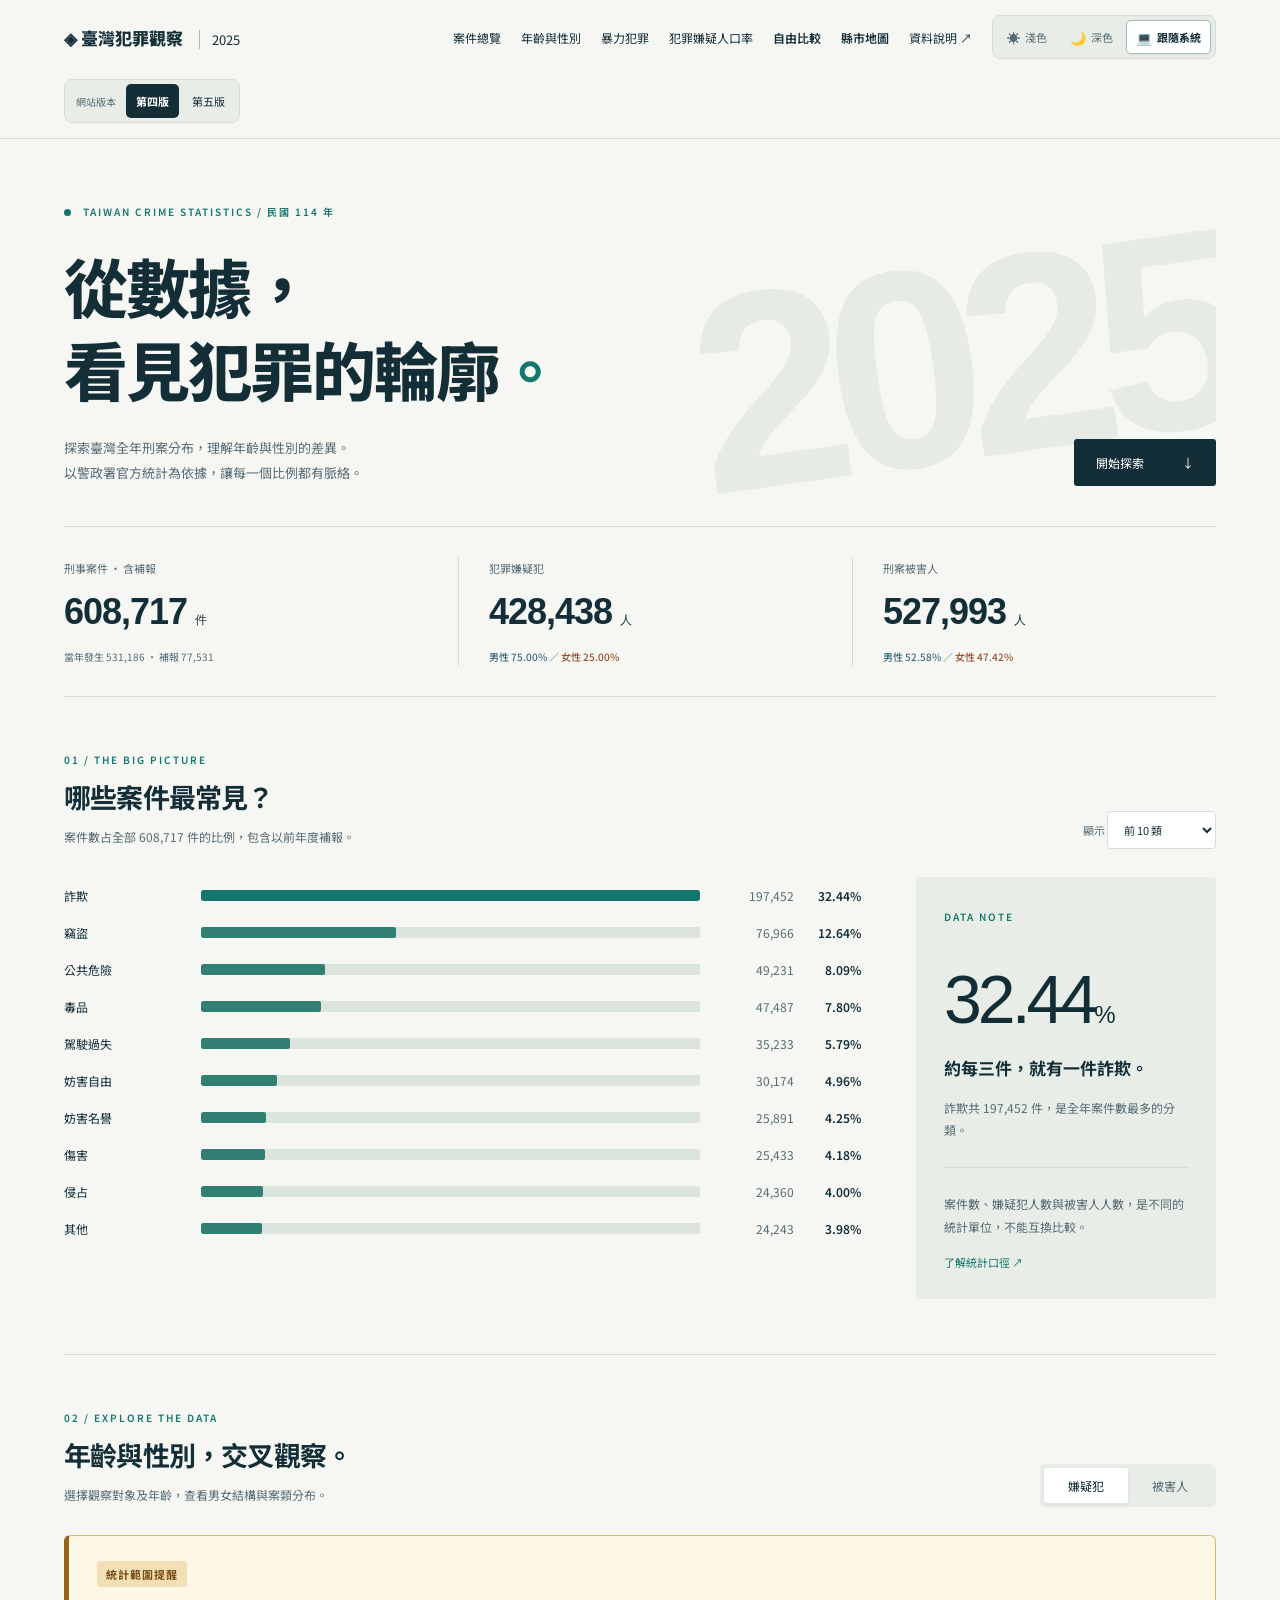
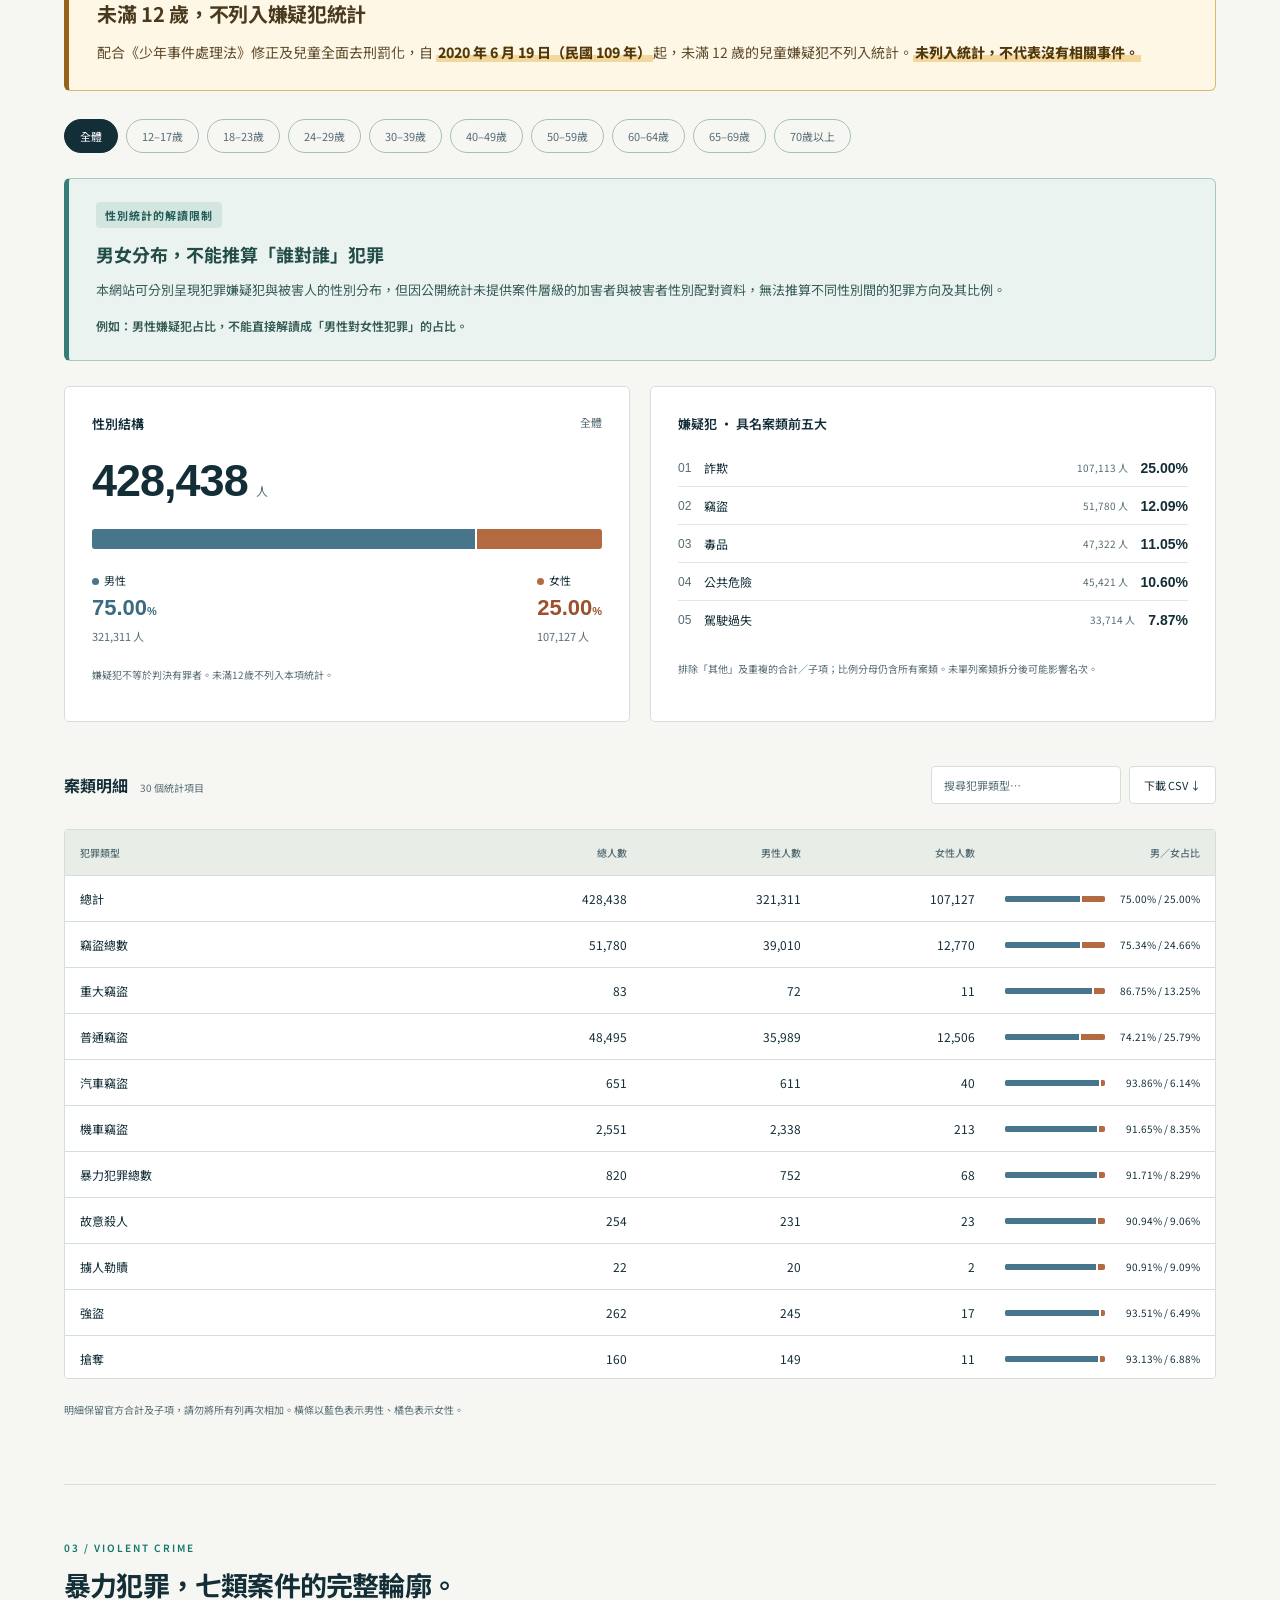
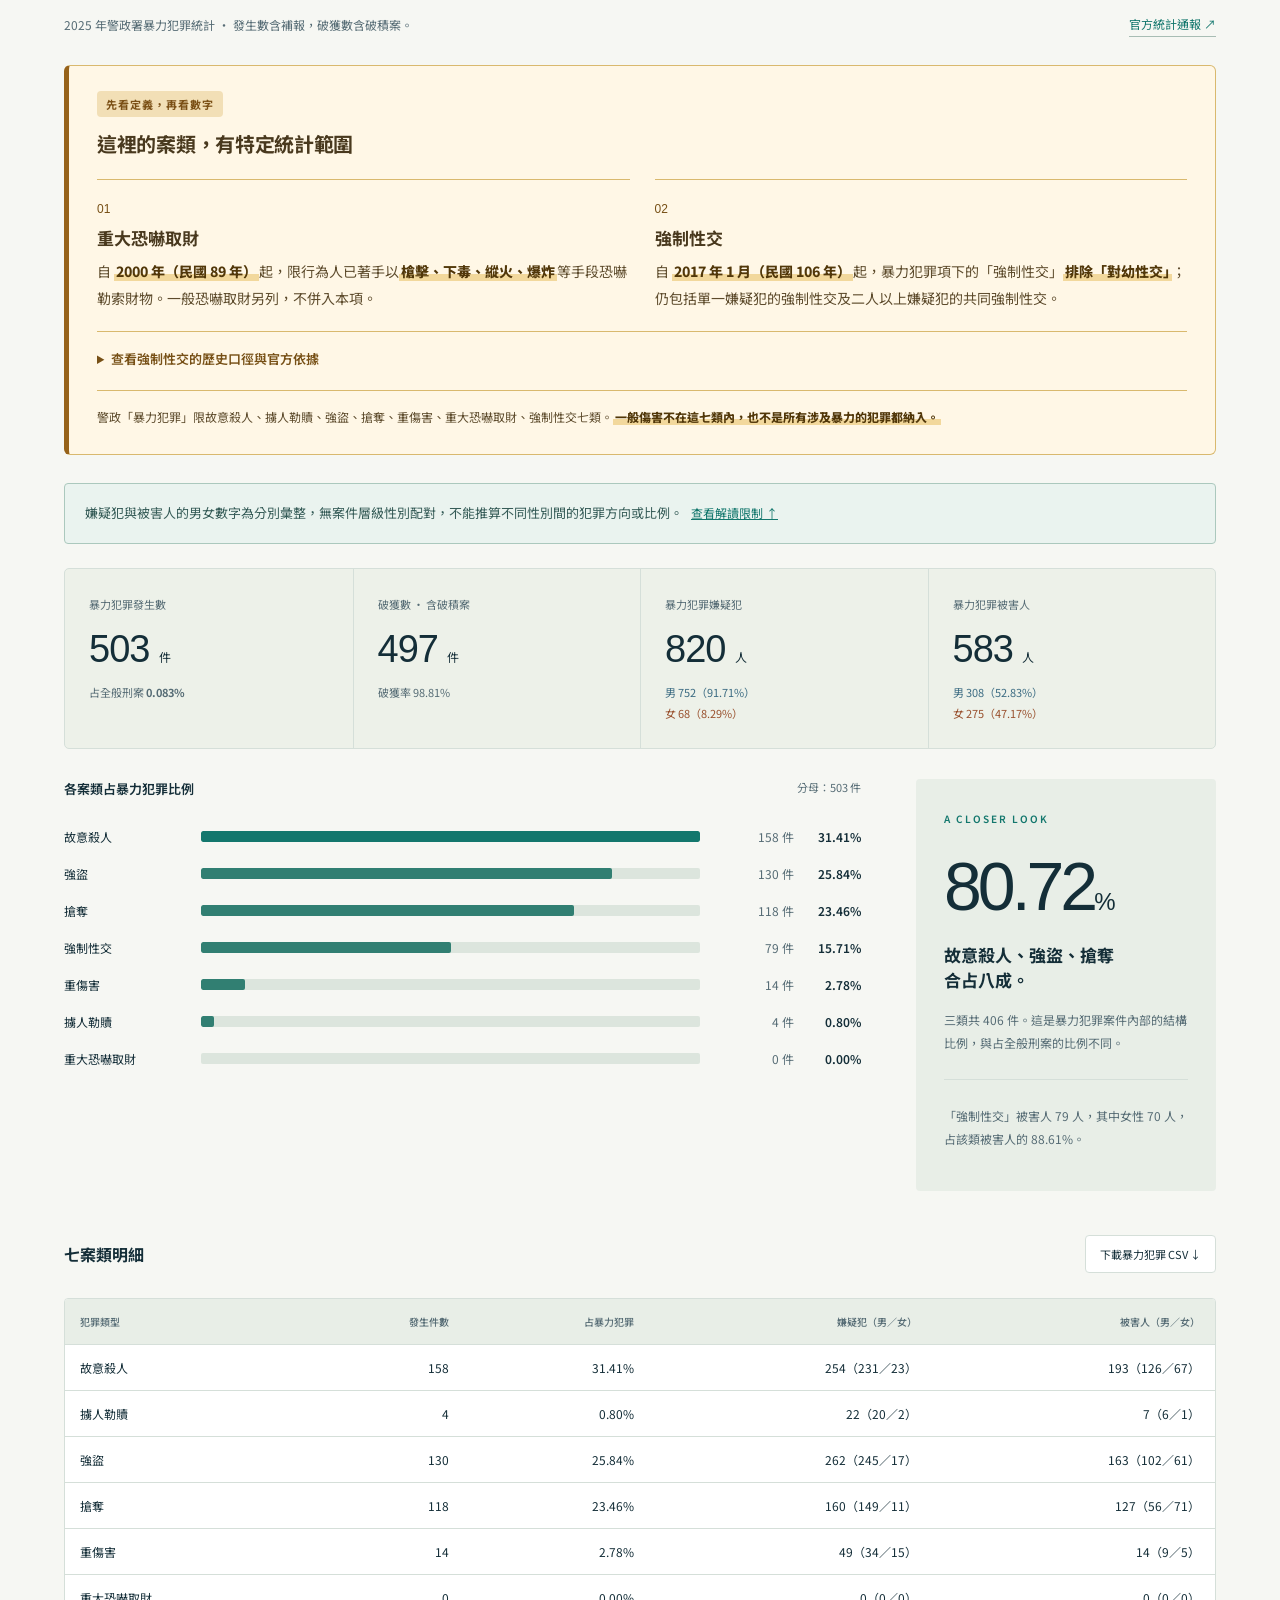
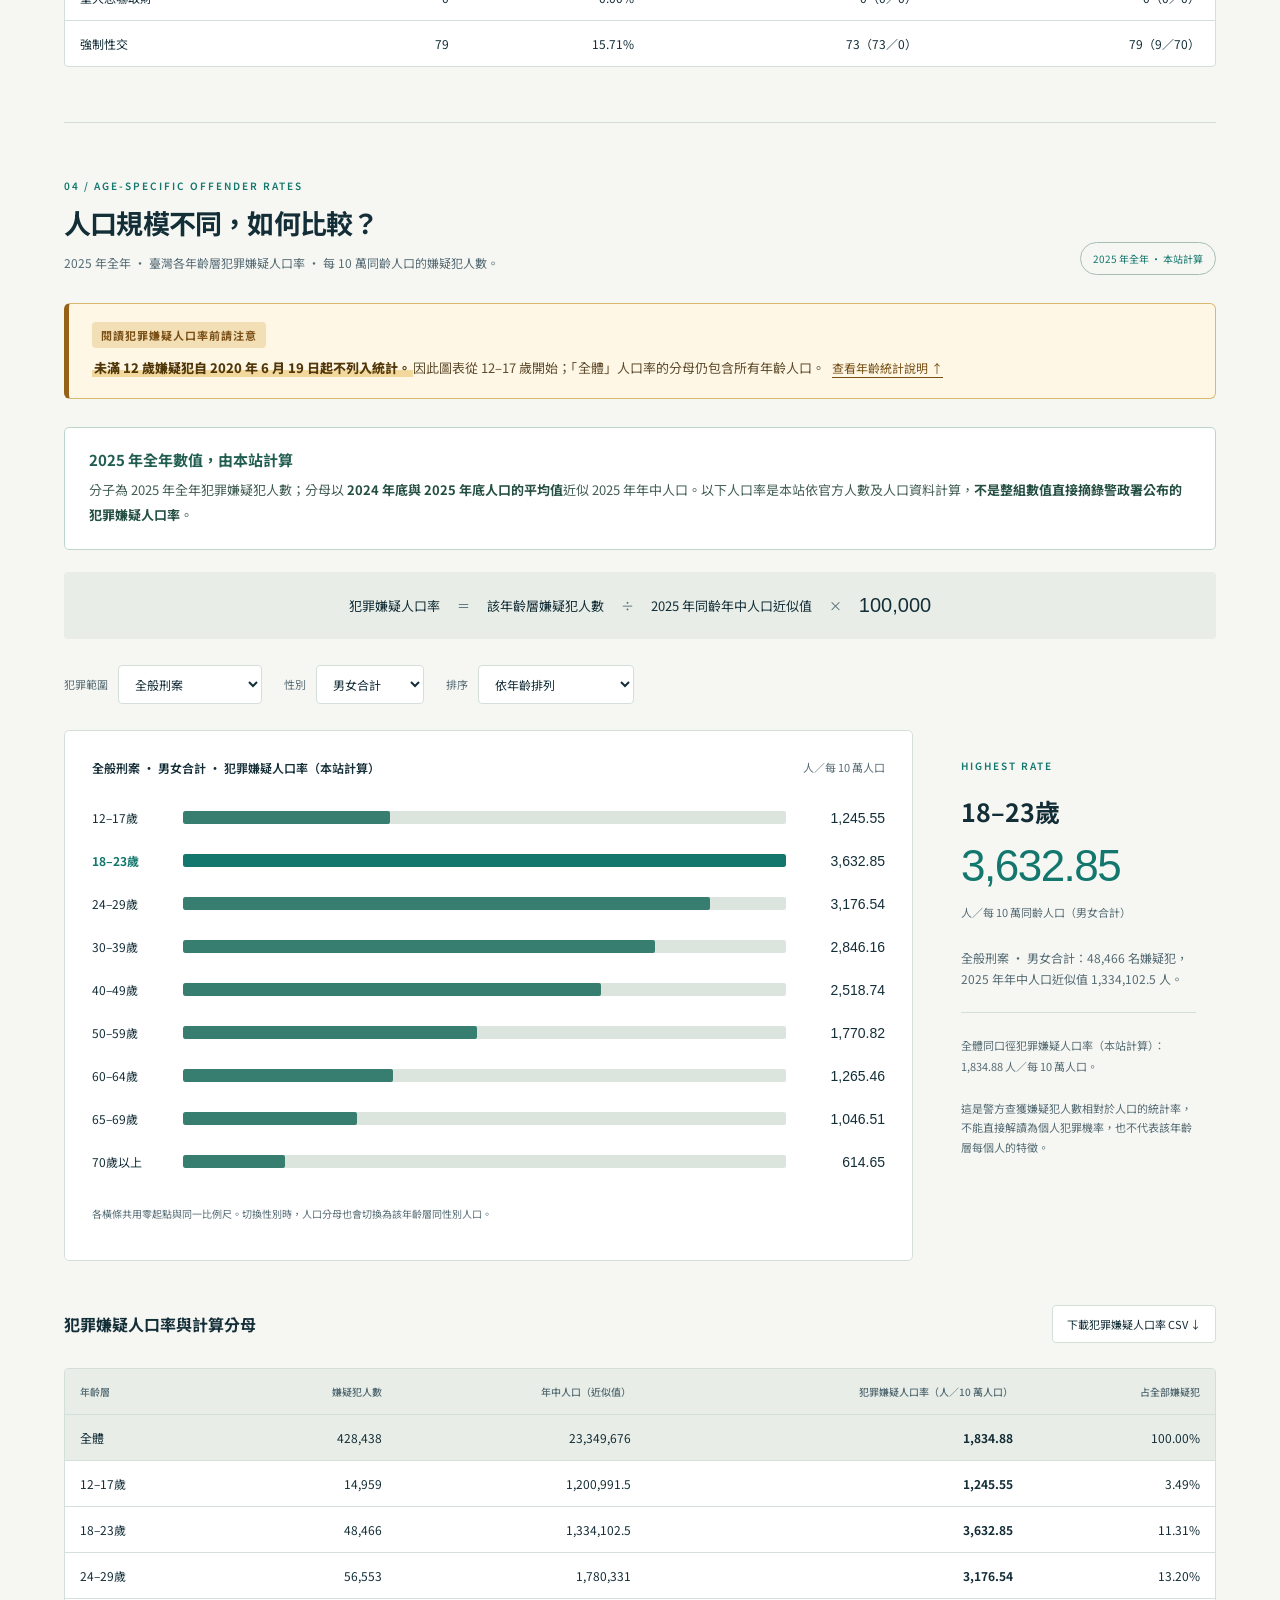
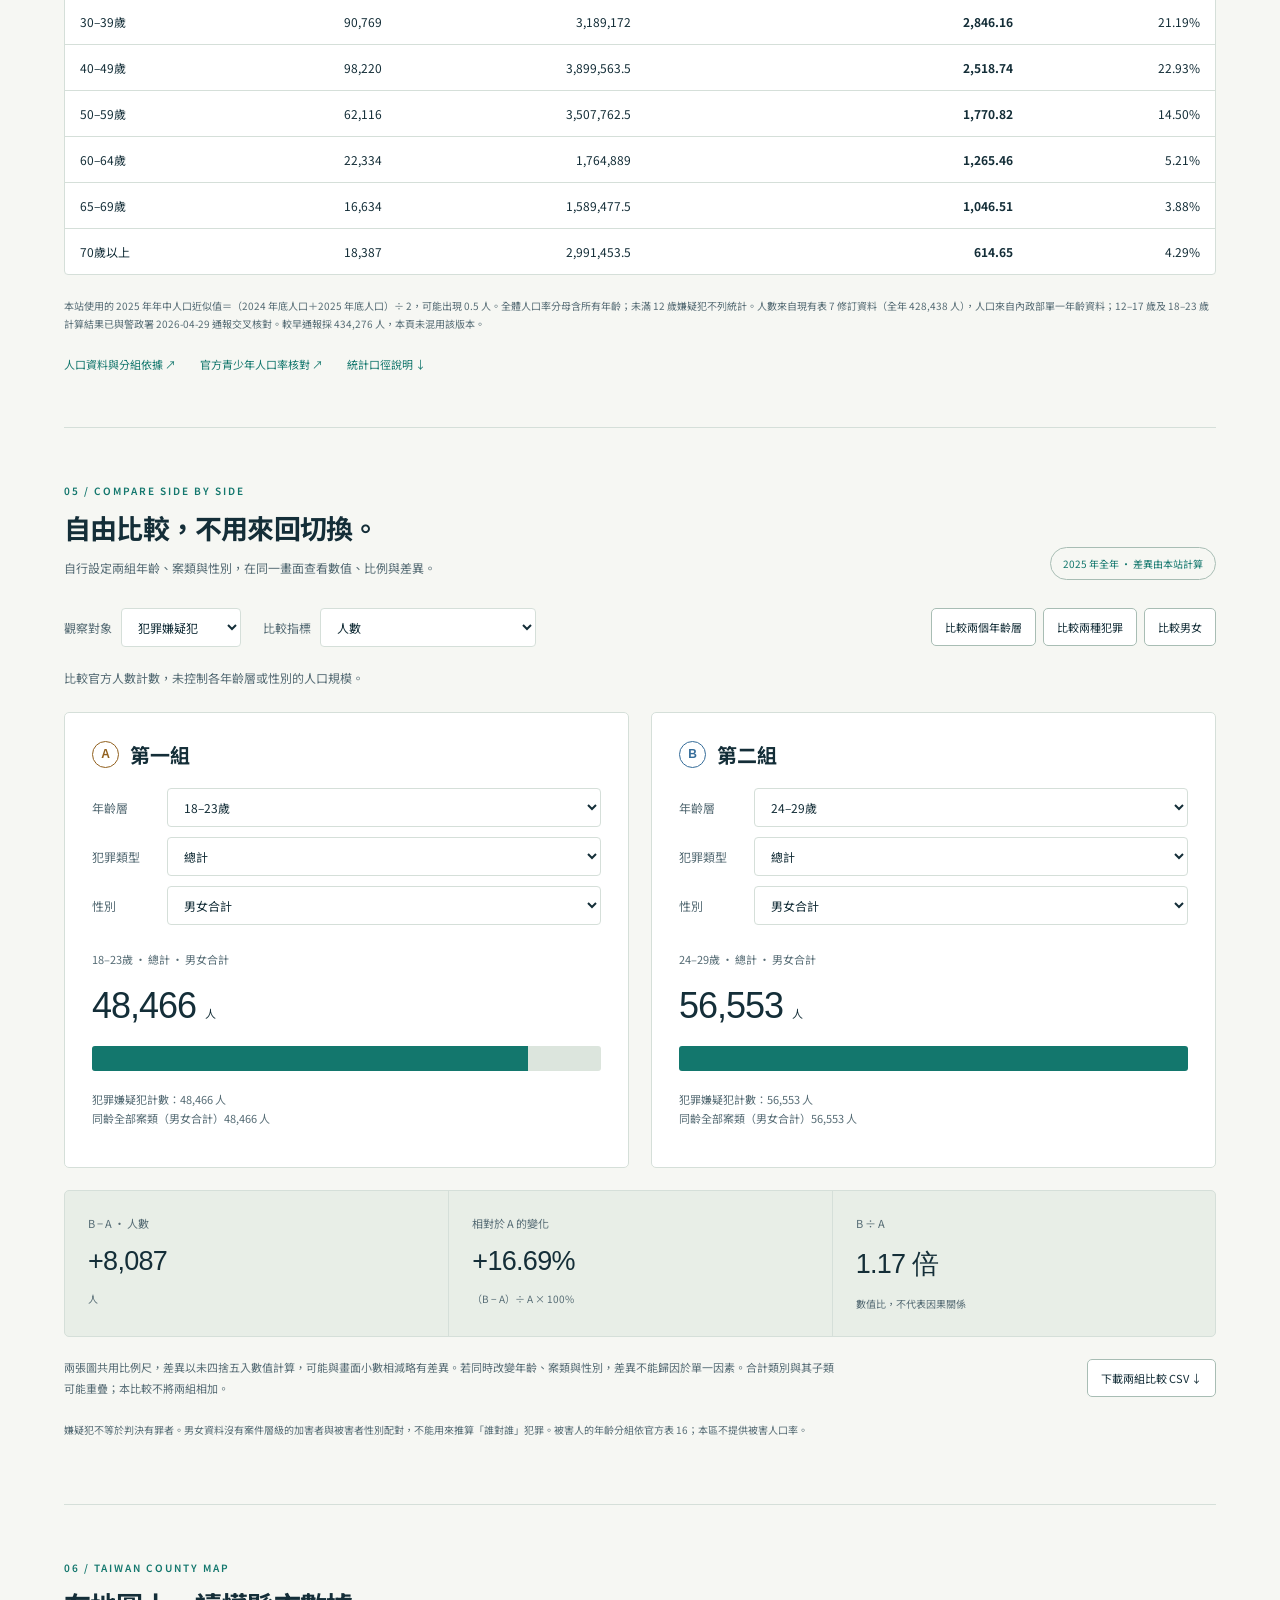
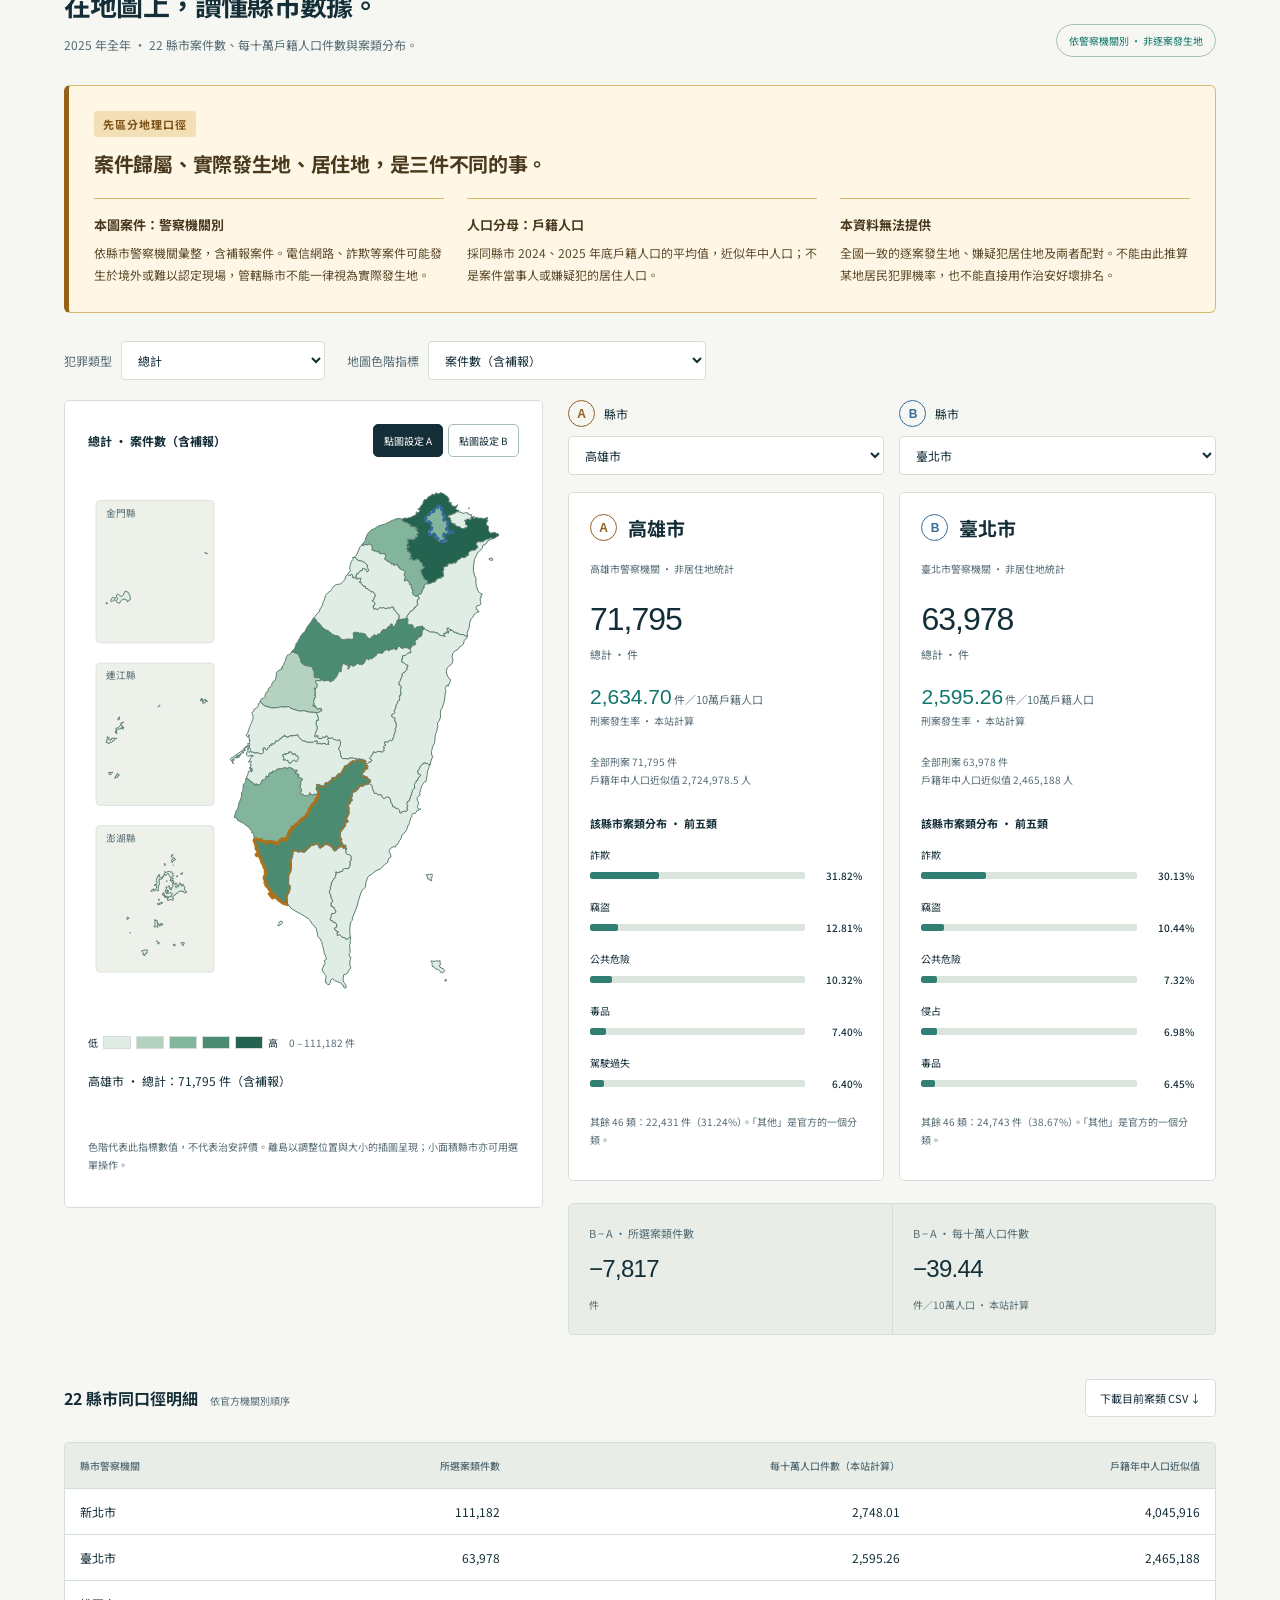
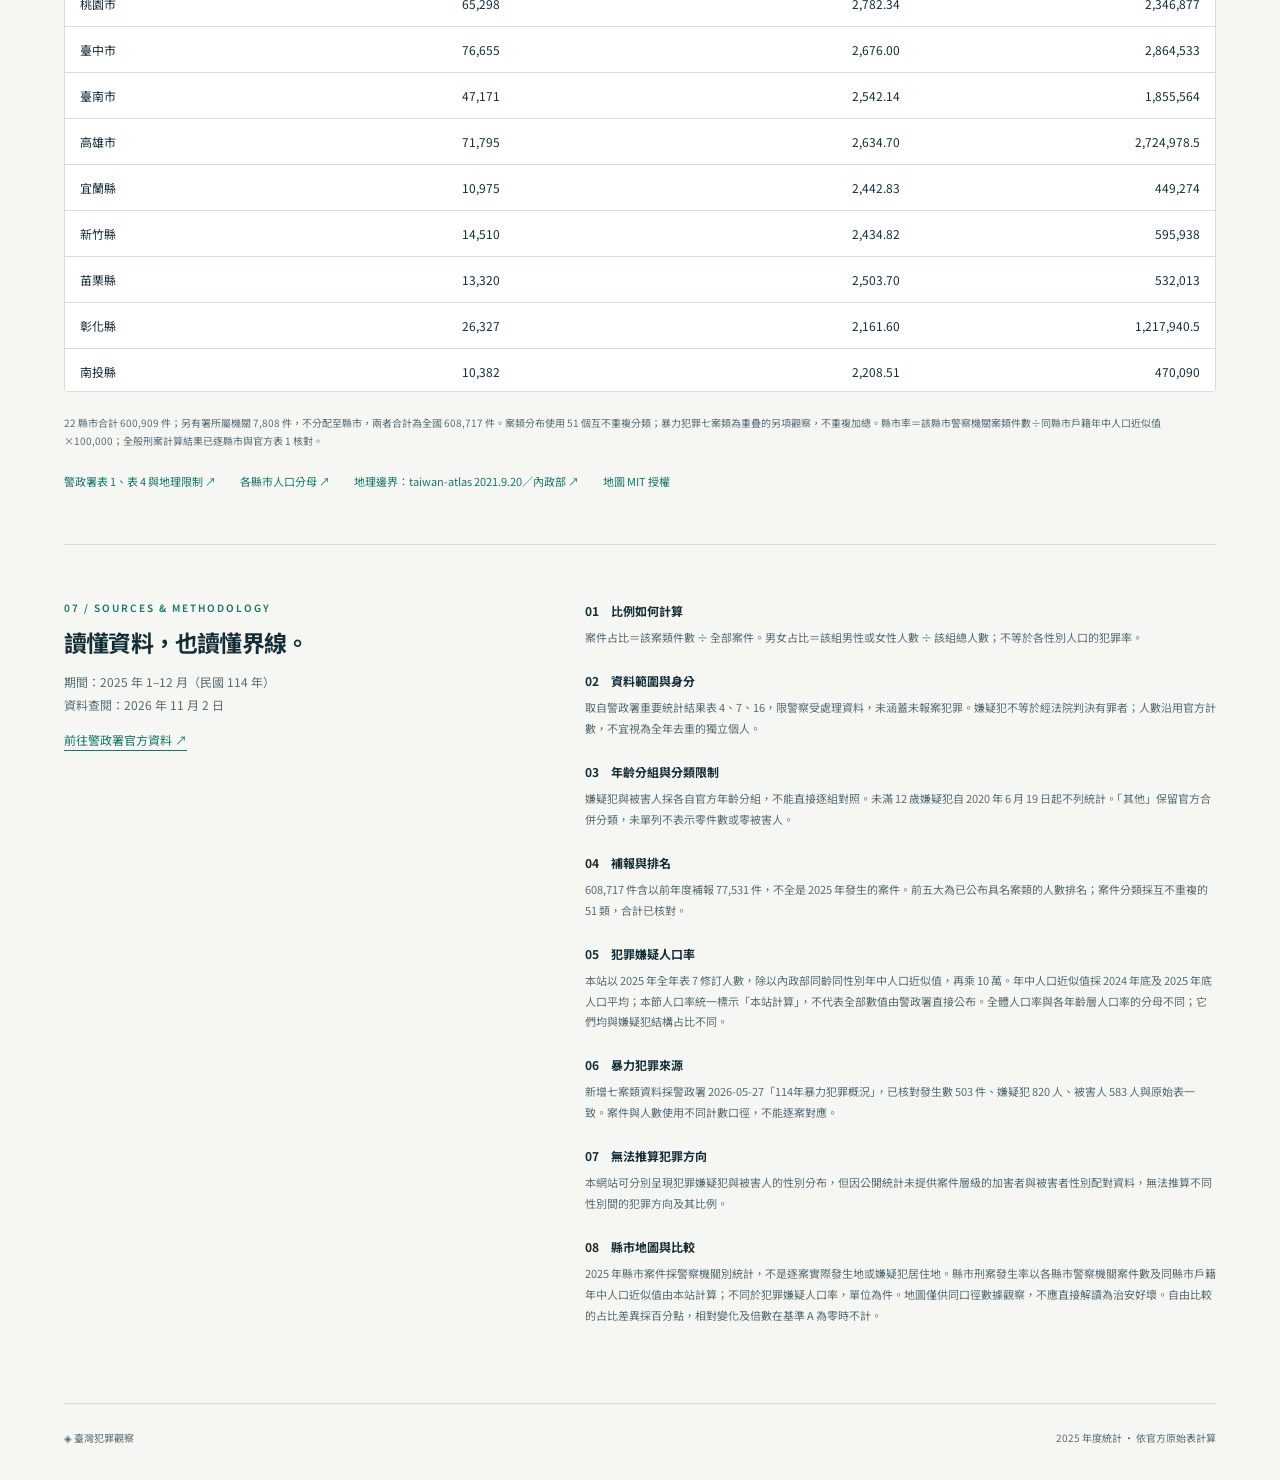
==== commit c3135816: "Add files via upload" ====
--- a/v4.html
+++ b/v4.html
@@ -196,7 +196,7 @@
 :root[data-theme="dark"]{--group-a:#f1cb8b;--group-b:#a4d0ef;--map-0:#29494b;--map-1:#3b6860;--map-2:#528b77;--map-3:#78b493;--map-4:#acd6b1;--map-outline:#96b5aa;--map-select-a:#ffd18b;--map-select-b:#acd9ff}
 .compare-toolbar,.map-toolbar{display:flex;gap:18px 22px;flex-wrap:wrap;align-items:center;margin-bottom:20px}.compare-toolbar label,.map-toolbar label{display:flex;gap:9px;align-items:center;font-size:12px;color:var(--muted)}.compare-toolbar select,.map-toolbar select{max-width:100%;font-size:12px}.compare-presets{display:flex;gap:7px;flex-wrap:wrap;margin-left:auto}.compare-presets button,.map-target button,.comparison-footer button{font:inherit;font-size:11px;padding:10px 13px;border:1px solid var(--line-strong);border-radius:5px;background:var(--surface);color:var(--ink);cursor:pointer}.compare-presets button:hover,.map-target button:hover,.comparison-footer button:hover{background:var(--hover)}.comparison-explanation{font-size:12px;margin:0 0 22px}.comparison-grid{display:grid;grid-template-columns:1fr 1fr;gap:22px}.compare-card-head{display:flex;align-items:center;gap:11px;margin-bottom:19px}.compare-card-head h3{margin:0;font-size:20px}.group-badge{font:bold 12px Arial,sans-serif;display:inline-flex;align-items:center;justify-content:center;width:27px;height:27px;border:1px solid currentColor;border-radius:50%;flex-shrink:0}.group-a{color:var(--group-a)}.group-b{color:var(--group-b)}.compare-fields{display:grid;grid-template-columns:65px minmax(0,1fr);gap:10px;align-items:center}.compare-fields label{font-size:12px;color:var(--muted)}.compare-fields select{width:100%;min-width:0;font-size:12px}.compare-result{padding-top:17px}.comparison-context{font-size:11px;margin:7px 0 15px}.comparison-number{font:36px Arial,sans-serif;letter-spacing:-1px;overflow-wrap:anywhere}.comparison-number small{font:11px 'Noto Sans TC',sans-serif;margin-left:9px;letter-spacing:0}.comparison-track{height:25px;background:var(--track);border-radius:3px;overflow:hidden;margin:19px 0}.comparison-fill{height:100%;background:var(--teal)}.comparison-fill.male{background:var(--male)}.comparison-fill.female{background:var(--female)}.comparison-detail{font-size:11px;line-height:1.8}.difference-grid{display:grid;grid-template-columns:repeat(3,minmax(0,1fr));border:1px solid var(--line);background:var(--surface-soft);border-radius:5px;margin-top:22px}.difference-grid article{padding:23px}.difference-grid article+article{border-left:1px solid var(--line)}.difference-grid label{font-size:11px;color:var(--muted);display:block;line-height:1.7}.difference-grid strong{display:block;font:27px Arial,sans-serif;margin:13px 0;letter-spacing:-.7px;overflow-wrap:anywhere}.difference-grid small{font-size:10px;color:var(--muted);line-height:1.8;display:block}.comparison-footer{display:flex;align-items:center;justify-content:space-between;gap:25px;margin-top:20px}.comparison-footer p{font-size:11px;margin:0;max-width:780px}.comparison-footer button{white-space:nowrap}.map-scope-notice{padding:25px}.geography-grid{display:grid;grid-template-columns:repeat(3,1fr);gap:23px;margin-top:19px}.geography-grid article{border-top:1px solid var(--warning-border);padding-top:15px}.geography-grid b{font-size:13px}.geography-grid p{font-size:12px;line-height:1.9}.county-layout{display:grid;grid-template-columns:minmax(310px,.85fr) minmax(0,1.15fr);gap:25px}.map-panel{padding:23px;align-self:start}.map-panel-head{display:flex;flex-wrap:wrap;justify-content:space-between;gap:14px;align-items:center}.map-panel-head>b{font-size:12px}.map-target{display:flex;gap:5px}.map-target button{font-size:10px;padding:8px 10px}.map-target button[aria-pressed="true"]{background:var(--solid);color:var(--on-solid);border-color:var(--solid)}#countySvg{display:block;width:100%;max-height:660px;margin:15px auto 10px;overflow:visible}.island-insets rect{fill:var(--surface-tint);stroke:var(--line);stroke-width:1}.island-insets text{fill:var(--muted);font-size:12px}.county-region{stroke:var(--map-outline);stroke-width:1;stroke-linejoin:round;cursor:pointer;vector-effect:non-scaling-stroke}.county-region:hover{filter:brightness(1.13);stroke:var(--ink);stroke-width:2}.county-region:focus-visible{outline:none;stroke:var(--focus);stroke-width:4}.map-level-0{fill:var(--map-0);background:var(--map-0)}.map-level-1{fill:var(--map-1);background:var(--map-1)}.map-level-2{fill:var(--map-2);background:var(--map-2)}.map-level-3{fill:var(--map-3);background:var(--map-3)}.map-level-4{fill:var(--map-4);background:var(--map-4)}.county-region.selected-a{stroke:var(--map-select-a);stroke-width:3}.county-region.selected-b{stroke:var(--map-select-b);stroke-width:3;stroke-dasharray:5 2}.county-region.selected-a.selected-b{stroke:var(--focus);stroke-dasharray:2 2;stroke-width:4}.map-legend{display:flex;align-items:center;gap:5px;font-size:10px;flex-wrap:wrap}.legend-swatch{height:13px;width:28px;display:block;border:1px solid var(--line)}.map-legend small{font-size:10px;margin-left:6px;color:var(--muted)}.map-readout{font-size:12px;min-height:46px;margin:20px 0 0;line-height:1.8;color:var(--ink)}.county-details{min-width:0}.county-selectors{display:grid;grid-template-columns:1fr 1fr;gap:15px;margin-bottom:17px}.county-selectors label{display:flex;gap:9px;align-items:center;font-size:12px;flex-wrap:wrap}.county-selectors select{width:100%;font-size:12px}.county-cards{display:grid;grid-template-columns:1fr 1fr;gap:15px}.county-cards .panel{padding:21px;min-width:0}.county-cards h3{font-size:19px}.county-geography{font-size:10px;line-height:1.8;color:var(--muted);display:block}.county-main-value{margin-top:23px}.county-main-value strong{font:32px Arial,sans-serif;display:block;letter-spacing:-1px}.county-main-value small{display:block;font-size:11px;color:var(--muted);line-height:1.8;margin-top:7px}.county-rate{font-size:11px;margin-top:20px}.county-rate b{font:21px Arial,sans-serif;color:var(--teal)}.county-rate span{font-size:10px}.county-cards h4{font-size:11px;margin-top:26px}.county-distribution>div{display:grid;grid-template-columns:1fr 48px;gap:5px 9px;font-size:10px;margin:15px 0}.county-distribution span{grid-column:1/-1;line-height:1.7}.county-distribution .track{height:7px;align-self:center}.county-distribution b{text-align:right;font-size:10px;font-weight:500}.county-distribution .fill{background:var(--chart)}.county-cards .small-note{font-size:10px;line-height:1.8}.county-difference{grid-template-columns:1fr 1fr}.county-difference strong{font-size:24px}.county-difference article{padding:20px}.county-table td:last-child{width:auto}header{flex-wrap:wrap}header nav{flex-wrap:wrap}.feature-nav{font-weight:600}@media(max-width:1180px){header nav{justify-content:center}.county-layout{grid-template-columns:minmax(280px,.85fr) minmax(0,1.15fr)}.county-cards{grid-template-columns:1fr}.county-selectors{grid-template-columns:1fr 1fr}.county-main-value strong{font-size:32px}.compare-presets{margin-left:0}}@media(max-width:800px){header nav{width:100%;order:3;justify-content:center;gap:9px 17px}.theme-switch{order:2}.county-layout{grid-template-columns:1fr}.county-cards{grid-template-columns:1fr 1fr}.map-panel{max-width:100%;width:100%}#countySvg{max-width:470px;max-height:640px}.comparison-grid{gap:15px}.compare-card{padding:20px}.difference-grid article{padding:17px}.difference-grid strong{font-size:22px}.comparison-number{font-size:29px}.geography-grid{grid-template-columns:1fr;gap:16px}.comparison-footer{align-items:start;flex-direction:column;gap:14px}.compare-fields{grid-template-columns:1fr;gap:7px}.compare-fields select{margin-bottom:7px}.compare-toolbar,.map-toolbar{gap:14px}.map-toolbar label,.compare-toolbar>label{flex-wrap:wrap}.geography-grid p{font-size:12px}.map-scope-notice{padding:20px}html{scroll-padding-top:200px}.scope-notice,#pairing-title,#age-scope-title{scroll-margin-top:200px}}@media(max-width:500px){.comparison-grid{grid-template-columns:1fr}.difference-grid{grid-template-columns:1fr}.difference-grid article+article{border-left:0;border-top:1px solid var(--line)}.difference-grid article{display:grid;grid-template-columns:1fr 1fr;gap:8px;align-items:center}.difference-grid strong{margin:0;text-align:right}.difference-grid small{grid-column:1/-1}.county-cards{grid-template-columns:1fr}.county-difference{grid-template-columns:1fr}.comparison-number{font-size:34px}.map-toolbar label,.compare-toolbar>label{width:100%}.map-toolbar select,.compare-toolbar select{width:100%}.county-selectors{gap:12px}.county-selectors .group-badge{width:23px;height:23px}.compare-card-head h3{font-size:18px}.map-panel{padding:17px}.map-target{width:100%}.map-target button{flex:1}nav a{white-space:nowrap}}
 </style><link rel="stylesheet" href="./version-switch.css"></head>
-<body><header><a class="brand" href="#">◈ 臺灣犯罪觀察 <span>2025</span></a><nav><a href="#overview">案件總覽</a><a href="#explore">年齡與性別</a><a href="#violence">暴力犯罪</a><a href="#rates">犯罪嫌疑人口率</a><a class="feature-nav" href="#compare">自由比較</a><a class="feature-nav" href="#county-map">縣市地圖</a><a href="#method">資料說明 ↗</a></nav><div class="theme-switch" role="group" aria-label="顯示模式"><button type="button" data-theme-mode="light" aria-pressed="false" aria-label="淺色模式"><span class="theme-icon" aria-hidden="true">☀️</span><span>淺色</span></button><button type="button" data-theme-mode="dark" aria-pressed="false" aria-label="深色模式"><span class="theme-icon" aria-hidden="true">🌙</span><span>深色</span></button><button type="button" data-theme-mode="system" aria-pressed="true" aria-label="跟隨系統"><span class="theme-icon" aria-hidden="true">💻</span><span>跟隨系統</span></button></div><span id="themeStatus" class="sr-only" aria-live="polite"></span></header>
+<body><header><a class="brand" href="#">◈ 臺灣犯罪觀察 <span>2025</span></a><nav><a href="#overview">案件總覽</a><a href="#explore">年齡與性別</a><a href="#violence">暴力犯罪</a><a href="#rates">犯罪嫌疑人口率</a><a class="feature-nav" href="#compare">自由比較</a><a class="feature-nav" href="#county-map">縣市地圖</a><a href="#method">資料說明 ↗</a></nav><div class="theme-switch" role="group" aria-label="顯示模式"><button type="button" data-theme-mode="light" aria-pressed="false" aria-label="淺色模式"><span class="theme-icon" aria-hidden="true">☀️</span><span>淺色</span></button><button type="button" data-theme-mode="dark" aria-pressed="false" aria-label="深色模式"><span class="theme-icon" aria-hidden="true">🌙</span><span>深色</span></button><button type="button" data-theme-mode="system" aria-pressed="true" aria-label="跟隨系統"><span class="theme-icon" aria-hidden="true">💻</span><span>跟隨系統</span></button></div><span id="themeStatus" class="sr-only" aria-live="polite"></span><nav class="edition-switch" aria-label="網站版本切換" data-current-version="4"><span>網站版本</span><a href="./v4.html" data-version-target="4" aria-current="page">第四版</a><a href="./index.html" data-version-target="5">第五版</a></nav></header>
 <main><section class="hero"><div class="eyebrow"><i></i> TAIWAN CRIME STATISTICS / 民國 114 年</div><h1>從數據，<br>看見犯罪的輪廓<span>。</span></h1><div class="hero-bottom"><p>探索臺灣全年刑案分布，理解年齡與性別的差異。<br>以警政署官方統計為依據，讓每一個比例都有脈絡。</p><a class="jump" href="#explore">開始探索 <span>↓</span></a></div><div class="watermark" aria-hidden="true">2025</div></section>
 <div class="metrics"><article><label>刑事案件 · 含補報</label><strong>608,717<small>件</small></strong><p>當年發生 531,186 · 補報 77,531</p></article><article><label>犯罪嫌疑犯</label><strong>428,438<small>人</small></strong><p><b class="male-text">男性 75.00%</b> ／ <b class="female-text">女性 25.00%</b></p></article><article><label>刑案被害人</label><strong>527,993<small>人</small></strong><p><b class="male-text">男性 52.58%</b> ／ <b class="female-text">女性 47.42%</b></p></article></div>
 <section id="overview"><div class="section-head"><div><div class="eyebrow">01 / THE BIG PICTURE</div><h2>哪些案件最常見？</h2><p>案件數占全部 608,717 件的比例，包含以前年度補報。</p></div><label class="select-wrap">顯示 <select id="eventCount"><option value="10">前 10 類</option><option value="51">全部 51 類</option></select></label></div><div class="overview-grid"><div id="eventBars" class="event-bars"></div><aside class="insight"><span class="eyebrow">DATA NOTE</span><div class="big-number">32.44<span>%</span></div><h3>約每三件，就有一件詐欺。</h3><p>詐欺共 197,452 件，是全年案件數最多的分類。</p><hr><p>案件數、嫌疑犯人數與被害人人數，是不同的統計單位，不能互換比較。</p><a href="#method">了解統計口徑 ↗</a></aside></div></section>
@@ -284,4 +284,4 @@
   function renderCountyMap(){const category=el('mapCrime').value,metric=el('mapMetric').value,max=Math.max(...counties.map(mapValue)),a=countyByName[el('countyA').value],b=countyByName[el('countyB').value];el('mapTitle').textContent=`${category} · ${metric==='rate'?'每十萬人口件數（本站計算）':'案件數（含補報）'}`;pathGroup.querySelectorAll('path').forEach(path=>{const c=countyByName[path.dataset.county],value=mapValue(c),level=max===0?0:Math.min(4,Math.floor(value/max*5));path.setAttribute('class',`county-region map-level-${level}${c===a?' selected-a':''}${c===b?' selected-b':''}`);path.setAttribute('aria-label',`${c.name}，${metric==='rate'?fixed(value)+'件／10萬人口':number(value)+'件'}，點選設定${mapTarget}組`);path.querySelector('title').textContent=`${c.name}：${metric==='rate'?fixed(value):number(value)}${metric==='rate'?'件／10萬人口':'件'}`;});el('mapLegend').innerHTML=`<span>低</span>${Array.from({length:5},(_,i)=>`<span class="legend-swatch map-level-${i}"></span>`).join('')}<span>高</span><small>0 – ${metric==='rate'?fixed(max):number(max)} ${metric==='rate'?'件／10萬人口':'件'}</small>`;countyCard('A',a);countyCard('B',b);const diff=EXPLORER_MATH.difference(a.cases[category],b.cases[category]),rateDiff=b.cases[category]/b.population*100000-a.cases[category]/a.population*100000;el('countyDifference').innerHTML=`<article><label>B − A · 所選案類件數</label><strong>${(diff.absolute>0?'+':diff.absolute<0?'−':'')+number(Math.abs(diff.absolute))}</strong><small>件</small></article><article><label>B − A · 每十萬人口件數</label><strong>${signed(rateDiff)}</strong><small>件／10萬人口 · 本站計算</small></article>`;el('countyRows').innerHTML=counties.map(c=>`<tr><td>${c.name}</td><td>${number(c.cases[category])}</td><td>${fixed(c.cases[category]/c.population*100000)}</td><td>${number(c.population)}</td></tr>`).join('');readCounty(countyByName[el(`county${mapTarget}`).value]);}
   ['mapCrime','mapMetric','countyA','countyB'].forEach(id=>el(id).onchange=renderCountyMap);document.querySelectorAll('[data-map-target]').forEach(b=>b.onclick=()=>{mapTarget=b.dataset.mapTarget;document.querySelectorAll('[data-map-target]').forEach(x=>x.setAttribute('aria-pressed',String(x===b)));renderCountyMap()});el('countyDownload').onclick=()=>saveCsv('臺灣2025_縣市警察機關別統計.csv',[['統計期間','案件地理口徑','縣市','案類','案件數含補報','2024年底戶籍人口','2025年底戶籍人口','戶籍年中人口近似值','每10萬人口件數_本站計算','備註'],...counties.map(c=>['2025年全年','警察機關別，非逐案發生地或嫌疑犯居住地',c.name,el('mapCrime').value,c.cases[el('mapCrime').value],c.population2024,c.population2025,c.population,c.cases[el('mapCrime').value]/c.population*100000,'未含署所屬機關；不宜直接解讀為治安好壞或居民犯罪機率'])]);renderCountyMap();
 })();
-</script><nav class="edition-switch" aria-label="網站版本切換" data-current-version="4"><span>網站版本</span><a href="./v4.html" data-version-target="4" aria-current="page">第四版 · 長頁報告</a><a href="./index.html" data-version-target="5">第五版 · 資料平台</a></nav><script src="./version-switch.js"></script></body></html>
+</script><script src="./version-switch.js"></script></body></html>
--- a/version-switch.css
+++ b/version-switch.css
@@ -1,9 +1,34 @@
-/* Shared by the original report and the fifth-edition data platform. */
-body{padding-bottom:82px}
-nav.edition-switch{position:fixed;right:18px;bottom:16px;z-index:50;display:flex;flex-wrap:wrap;align-items:center;justify-content:center;gap:5px;margin:0;padding:6px;background:var(--surface,#fff);color:var(--ink,#142e38);border:1px solid var(--line-strong,#a8bdb4);border-radius:10px;box-shadow:0 4px 20px var(--shadow,#17382d15);width:auto;max-width:calc(100vw - 24px);font-size:12px}
-nav.edition-switch>span{padding:0 9px;color:var(--muted,#566c75);font-size:11px}
-nav.edition-switch>a{display:inline-flex!important;align-items:center;justify-content:center;min-height:40px;padding:8px 12px;border:1px solid transparent;border-radius:6px;white-space:nowrap;color:var(--ink,#142e38);font-size:12px;text-decoration:none}
+/* Header controls never float over content or mobile navigation. */
+nav.edition-switch{position:static;display:flex;flex:0 0 auto;flex-wrap:nowrap;align-items:center;justify-content:center;gap:3px;margin:0;padding:4px;background:var(--surface-soft,#e8eee7);color:var(--ink,#142e38);border:1px solid var(--line,#d5dfd9);border-radius:8px;width:auto;max-width:100%;font-size:11px}
+nav.edition-switch>span{padding:0 7px;color:var(--muted,#566c75);font-size:10px;white-space:nowrap}
+nav.edition-switch>a{display:inline-flex!important;align-items:center;justify-content:center;min-height:34px;padding:6px 9px;border:1px solid transparent;border-radius:5px;white-space:nowrap;color:var(--ink,#142e38);font-size:11px;text-decoration:none}
 nav.edition-switch>a:hover{background:var(--hover,#e9f0e8)}
 nav.edition-switch>a[aria-current="page"]{background:var(--solid,#142e38);color:var(--on-solid,#fff);font-weight:700}
 nav.edition-switch>a:focus-visible{outline:3px solid var(--focus,#9d6518);outline-offset:2px}
-@media(max-width:500px){nav.edition-switch{left:12px;right:12px;bottom:10px;max-width:none;gap:4px}nav.edition-switch>span{display:none}nav.edition-switch>a{flex:1;padding:8px 7px;font-size:11px}}
+.topbar .top-actions{flex-wrap:wrap;gap:8px 12px;justify-content:flex-end;min-width:0}
+.topbar .menu-toggle{display:inline-flex;flex:0 0 auto;white-space:nowrap;font-size:12px;padding:8px 11px}
+.topbar>div:not(.top-actions){min-width:0}
+.sidebar.collapsed{transform:translateX(-100%);visibility:hidden;pointer-events:none}
+.sidebar.collapsed+.app-shell{margin-left:0}
+html{scroll-padding-top:calc(var(--platform-header-height,125px) + 20px)}
+@media(min-width:801px){.topbar{flex-wrap:wrap}.topbar .top-actions{margin-left:auto}.topbar h1{white-space:nowrap}}
+@media(min-width:801px) and (max-width:1150px){.topbar .top-actions{flex-basis:100%}}
+@media(max-width:800px){
+  .topbar .top-actions{display:flex;justify-content:flex-start;gap:7px;width:100%;grid-column:1/-1}
+  .topbar .theme-switch{width:auto;flex:1 1 230px;order:0}
+  .topbar .edition-switch{flex:0 1 auto;order:1}
+  .topbar .edition-switch>span{display:none}
+  .sidebar{top:var(--platform-header-height,125px)}
+  .sidebar.open{visibility:visible}
+  .scope-notice,#pairing-title,#age-scope-title,.workspace section{scroll-margin-top:calc(var(--platform-header-height,125px) + 20px)}
+  body>header>.theme-switch{order:2;flex:1 1 230px;width:auto}
+  body>header>.edition-switch{order:3;margin-left:auto}
+  nav.edition-switch>a{padding:6px 10px}
+}
+@media(max-width:500px){
+  .topbar .edition-switch{flex:1 1 100%;width:100%}
+  .topbar .theme-switch{flex-basis:100%;width:100%}
+  nav.edition-switch>a{flex:1}
+  body>header>.edition-switch{width:100%;margin:0}
+  body>header>.edition-switch>span{display:none}
+}
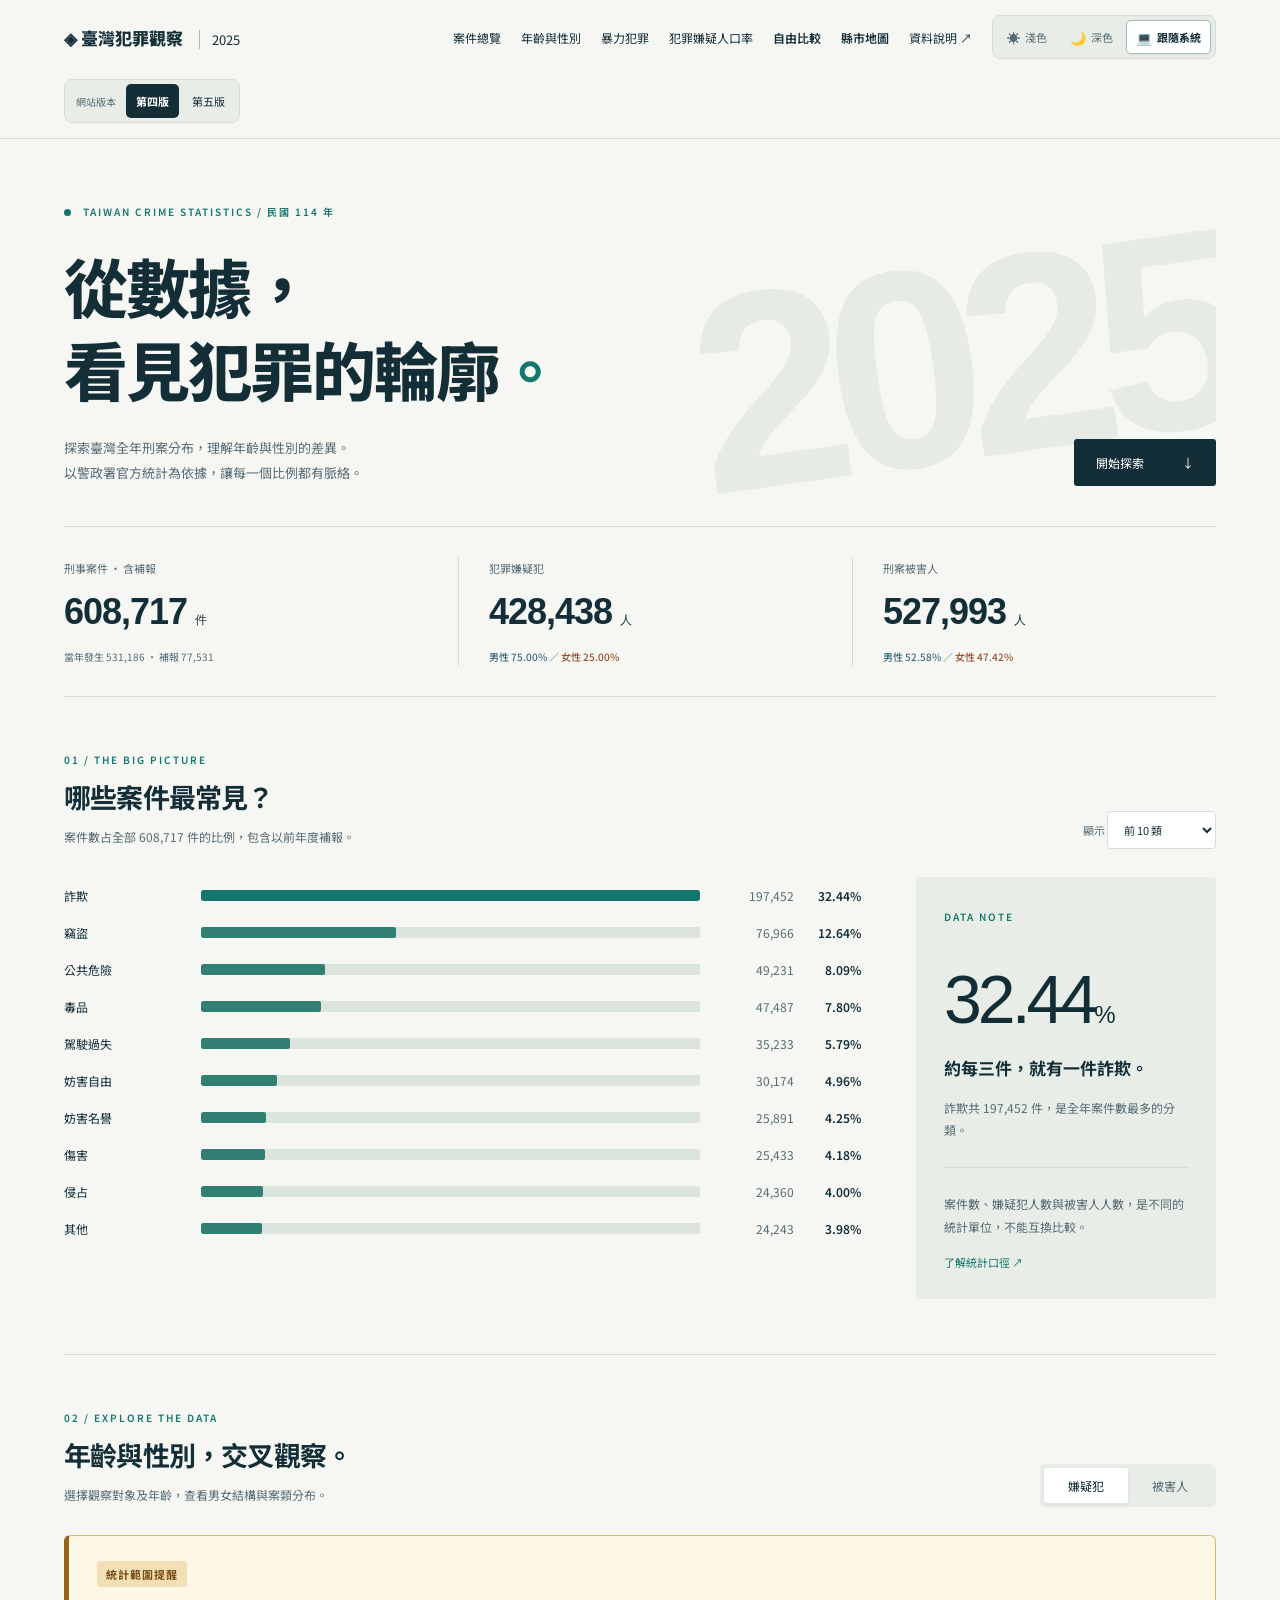
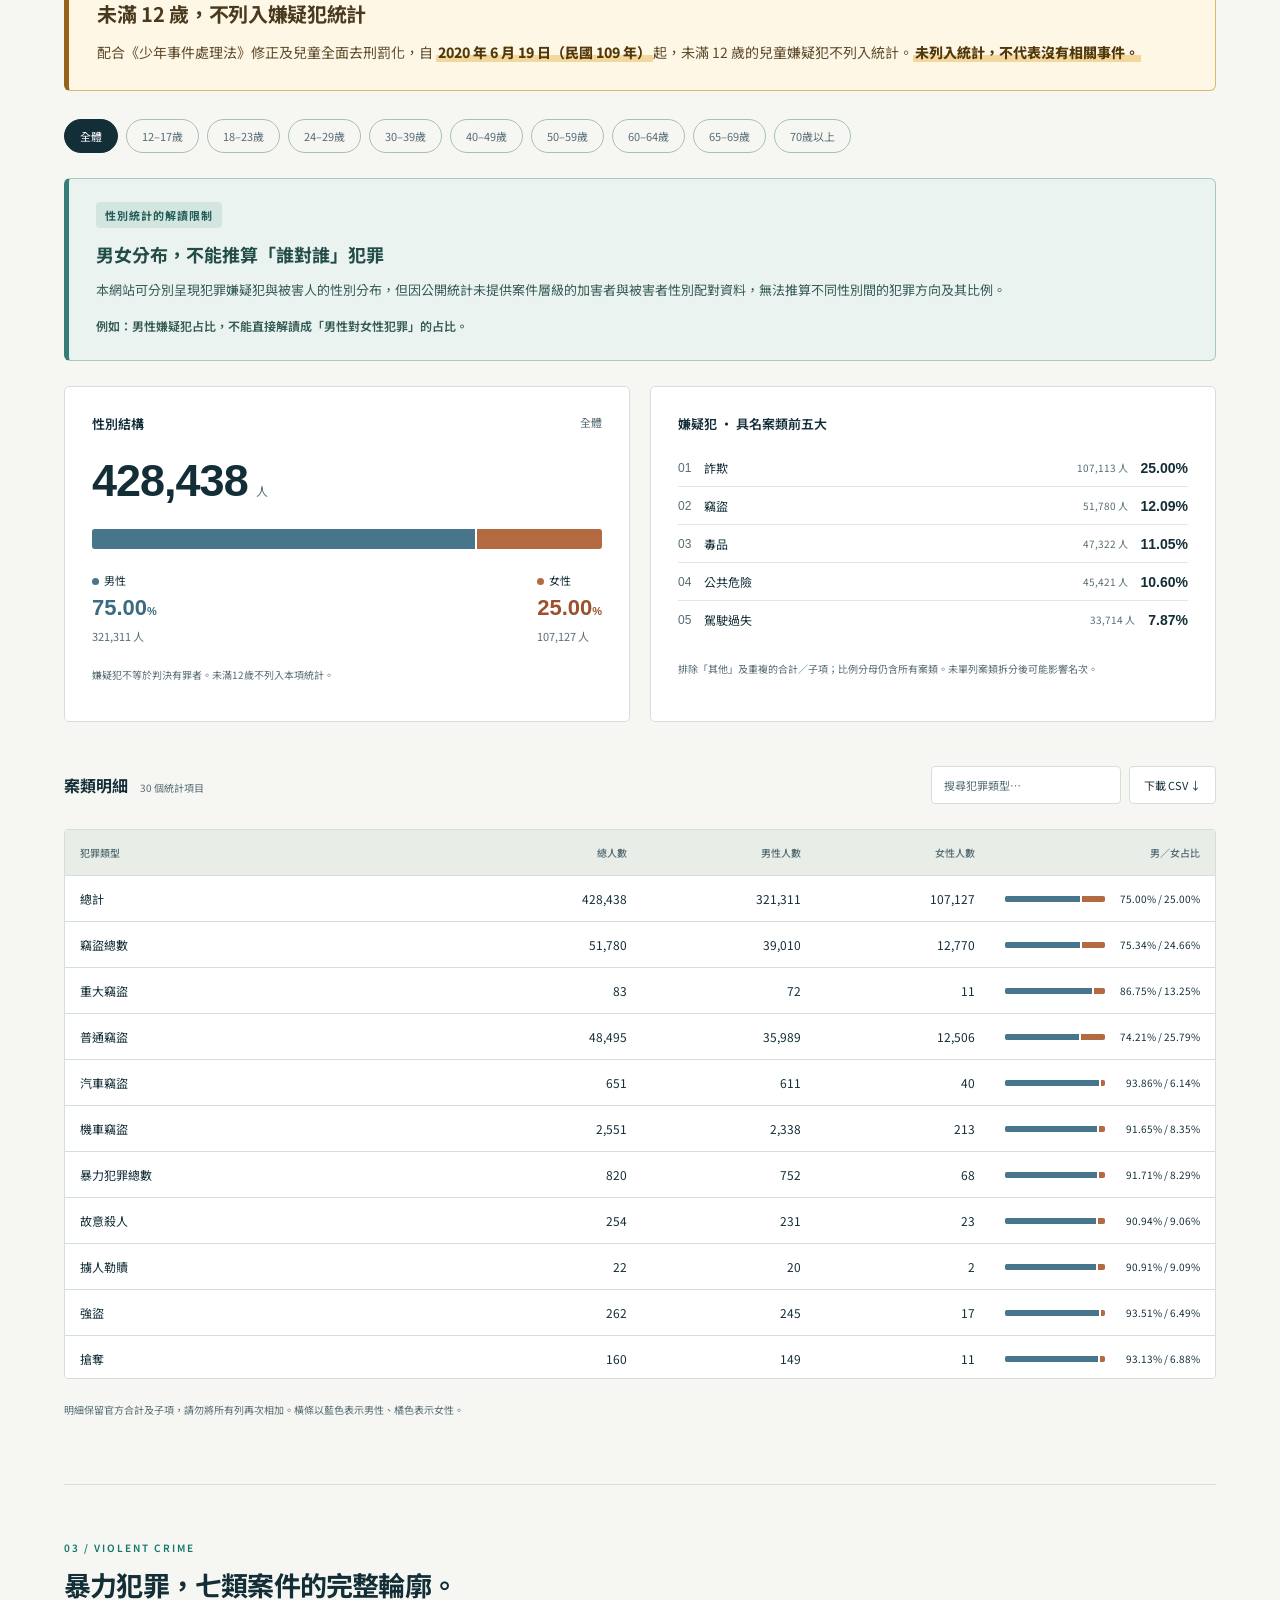
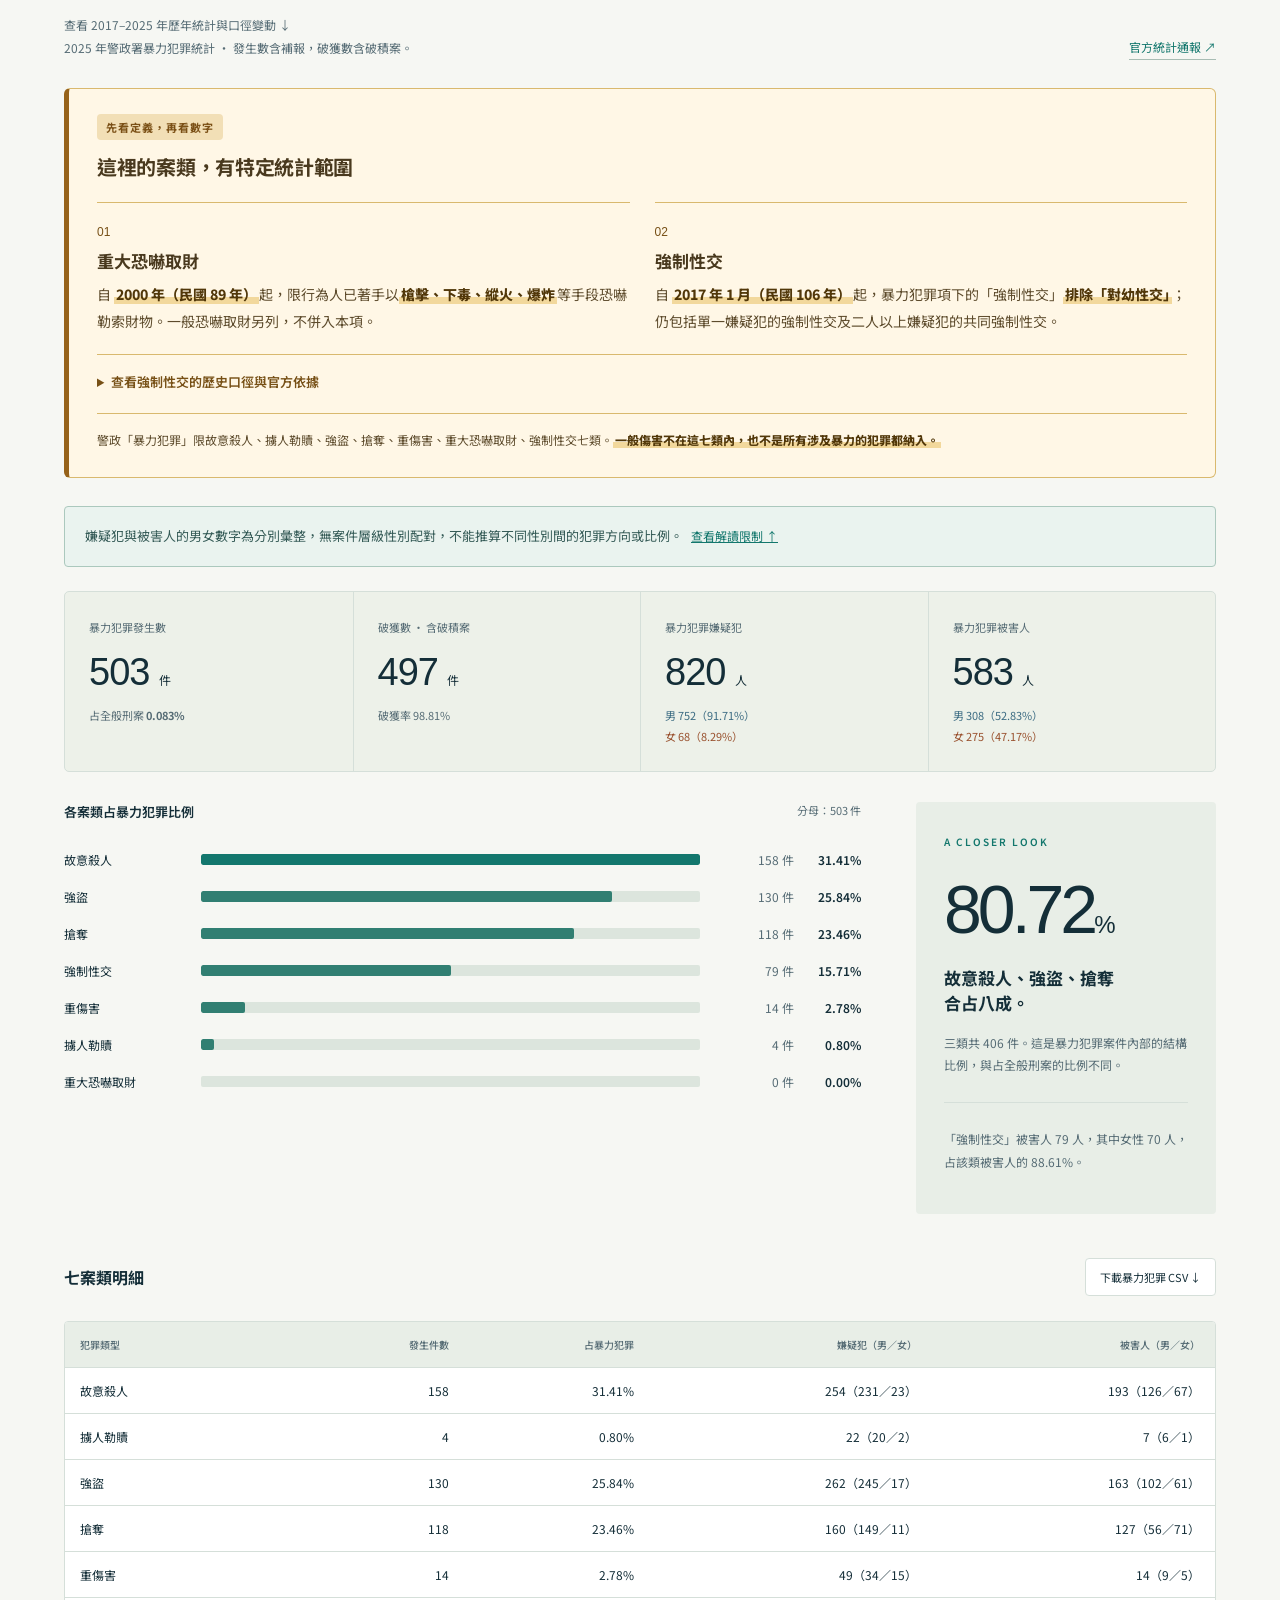
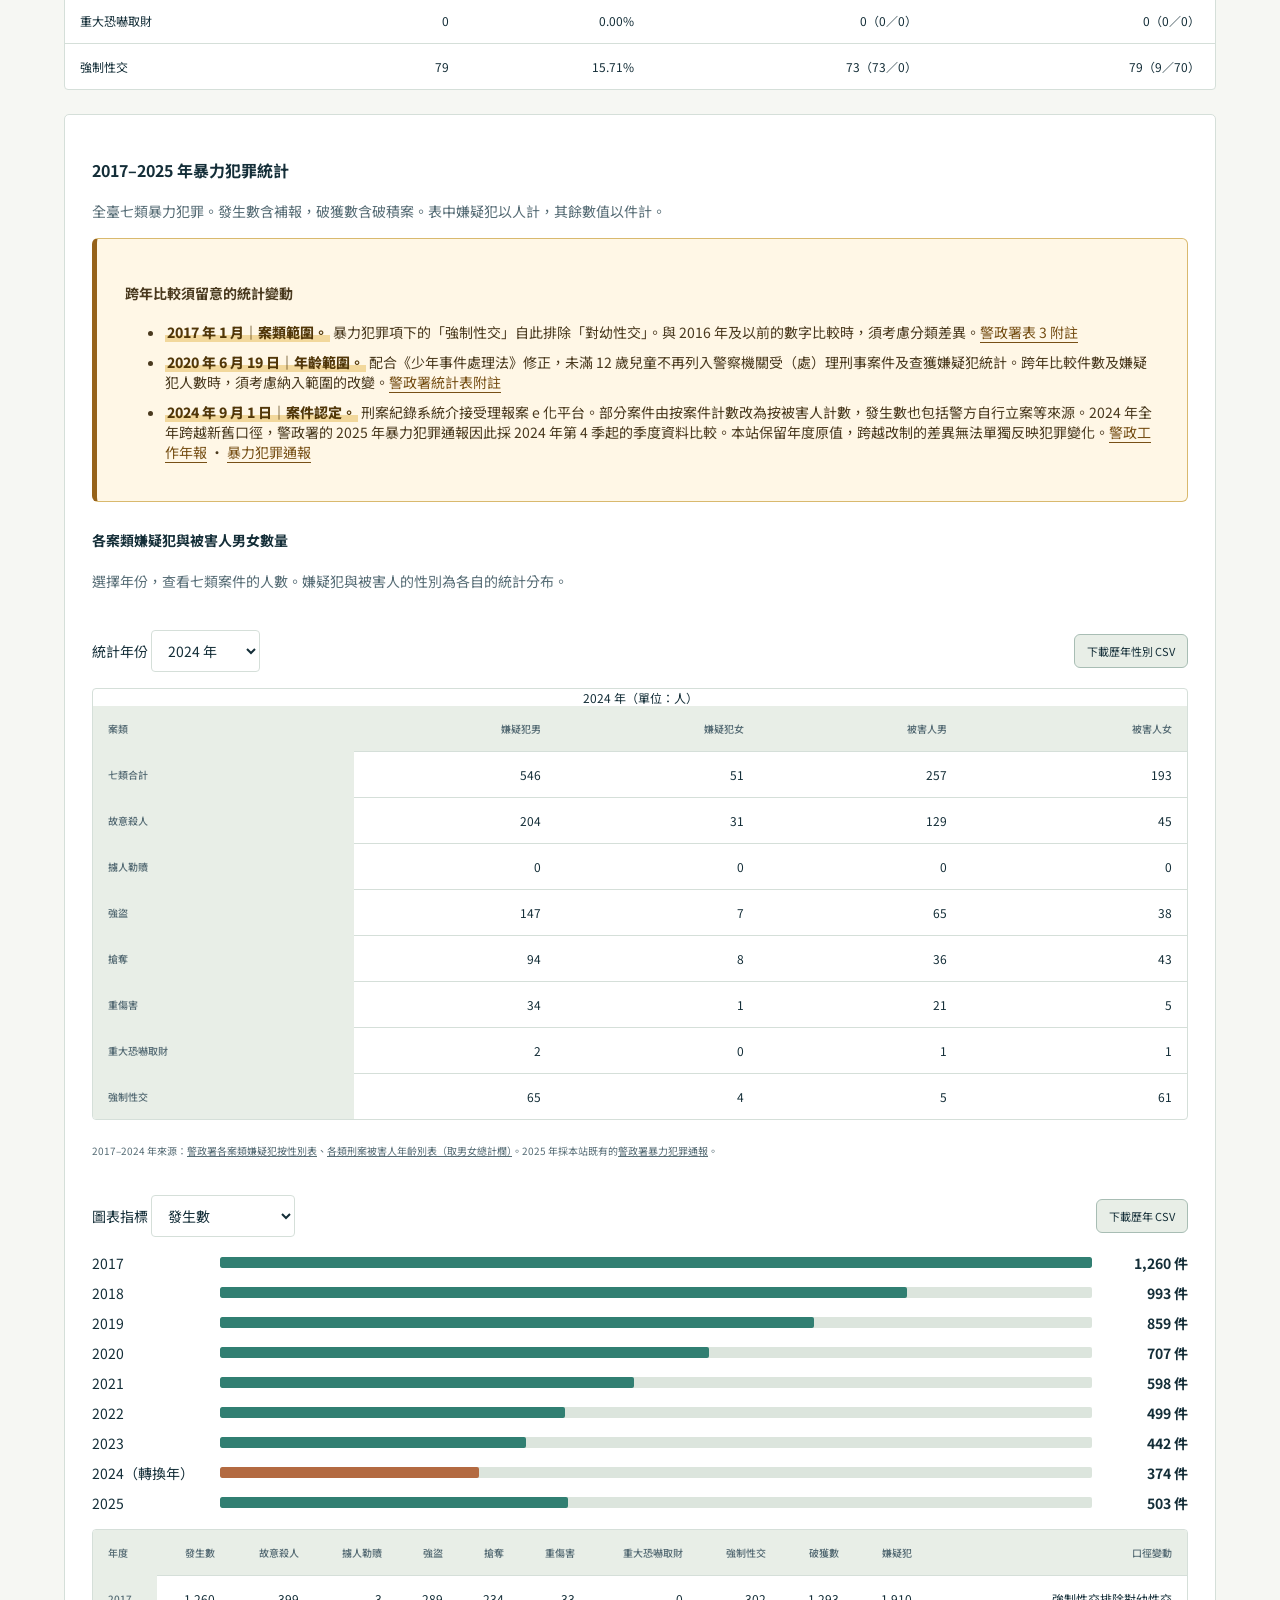
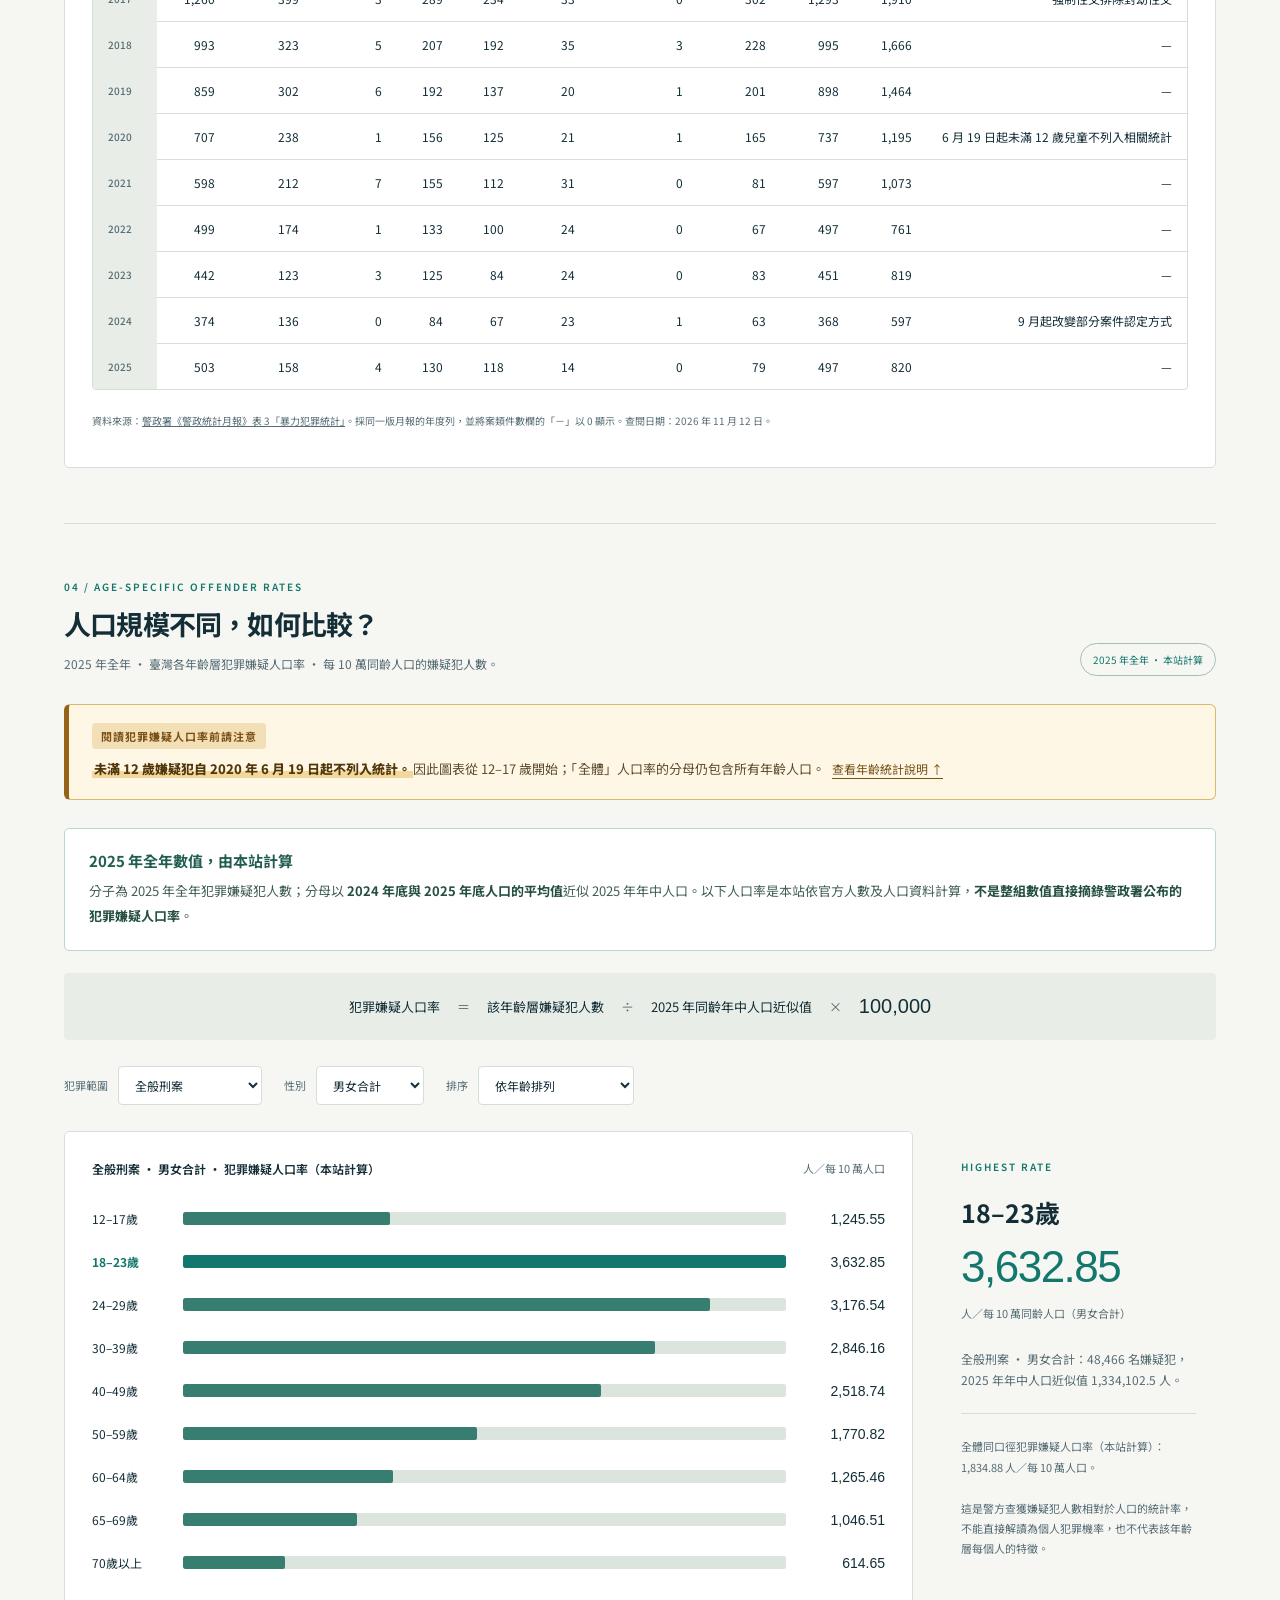
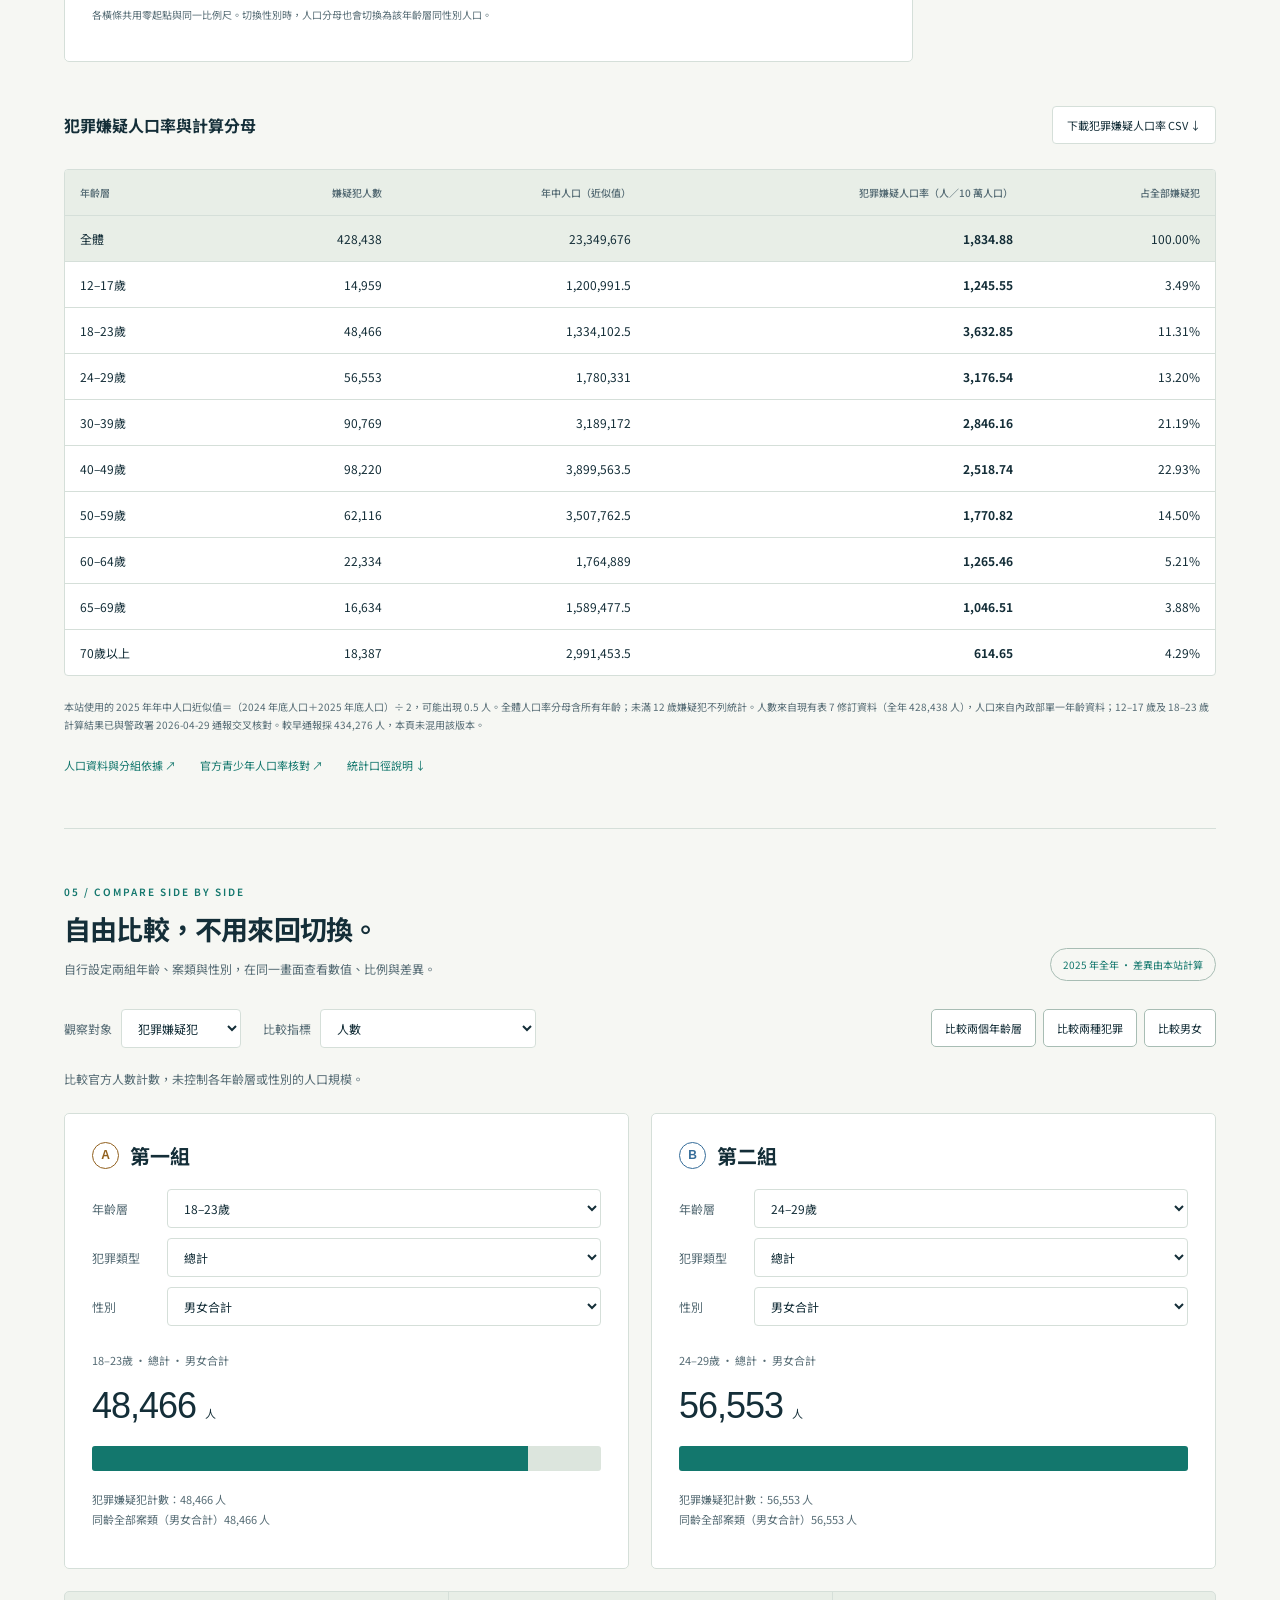
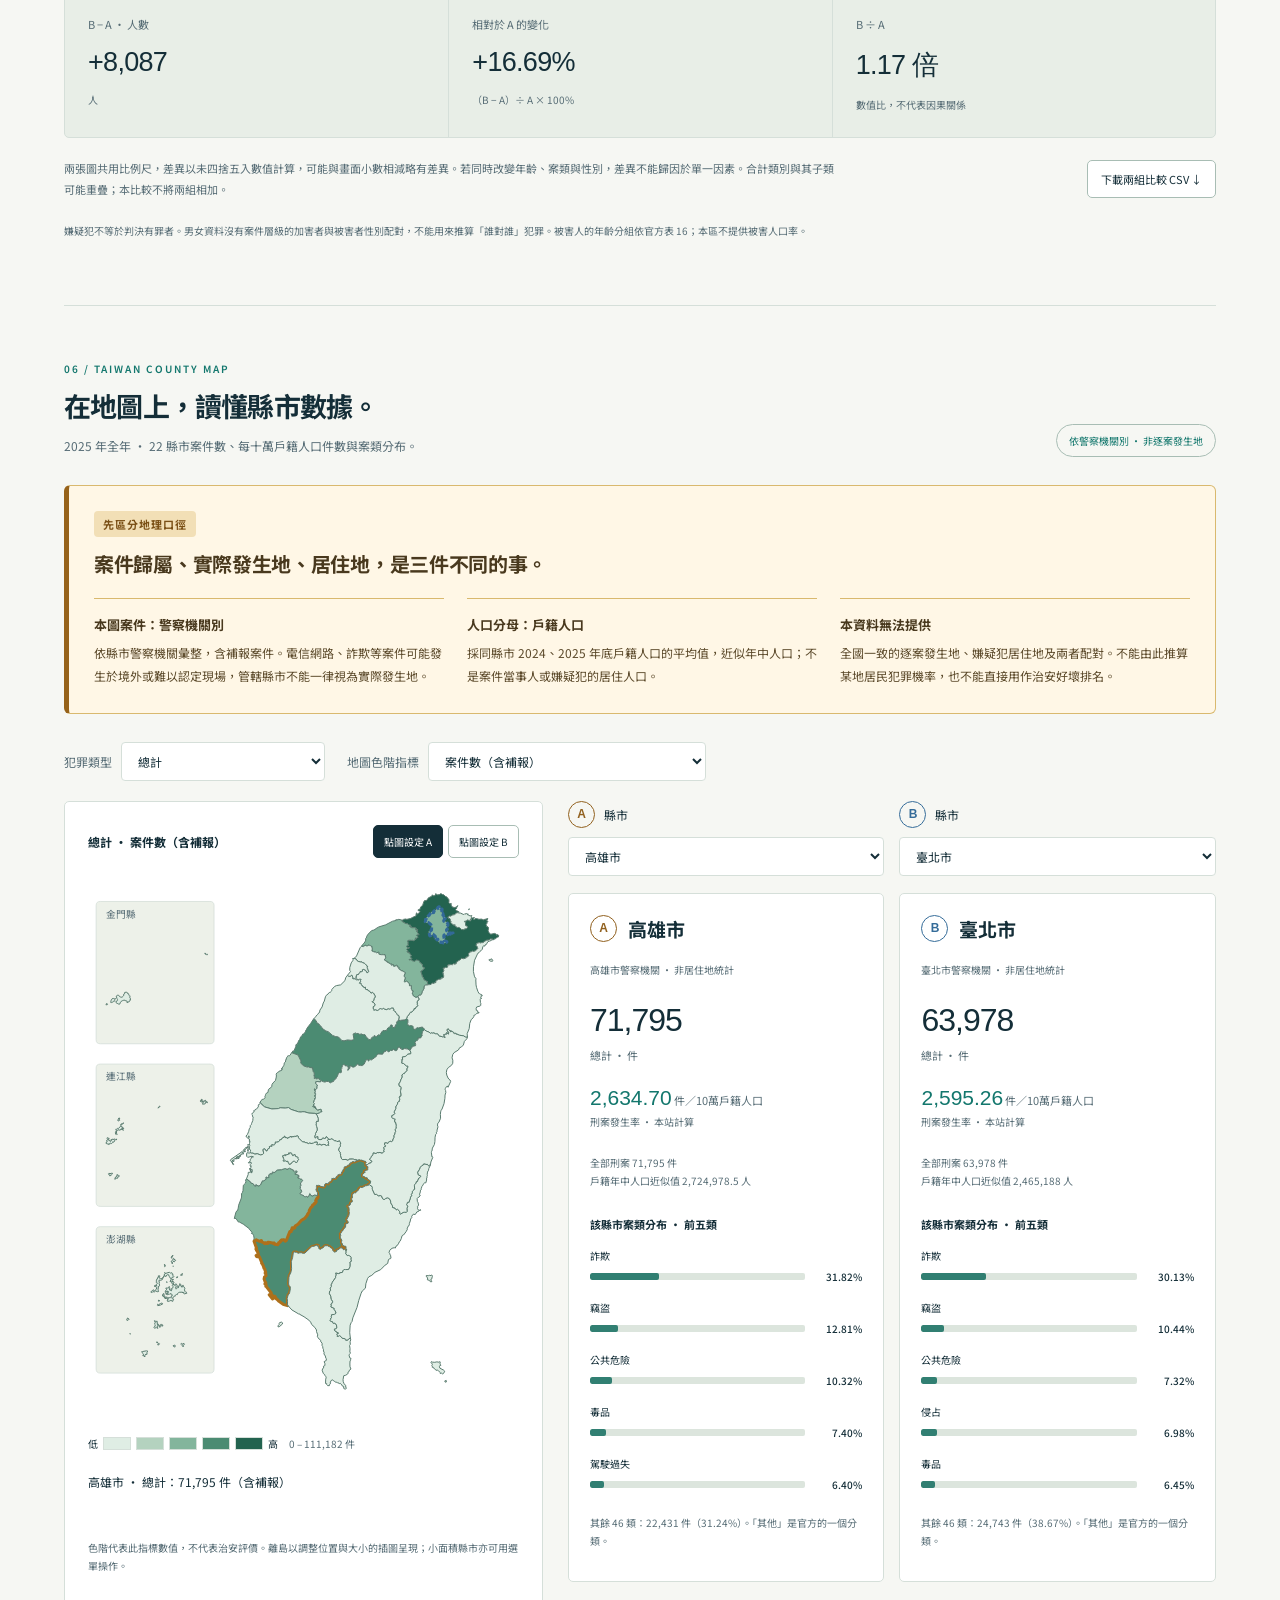
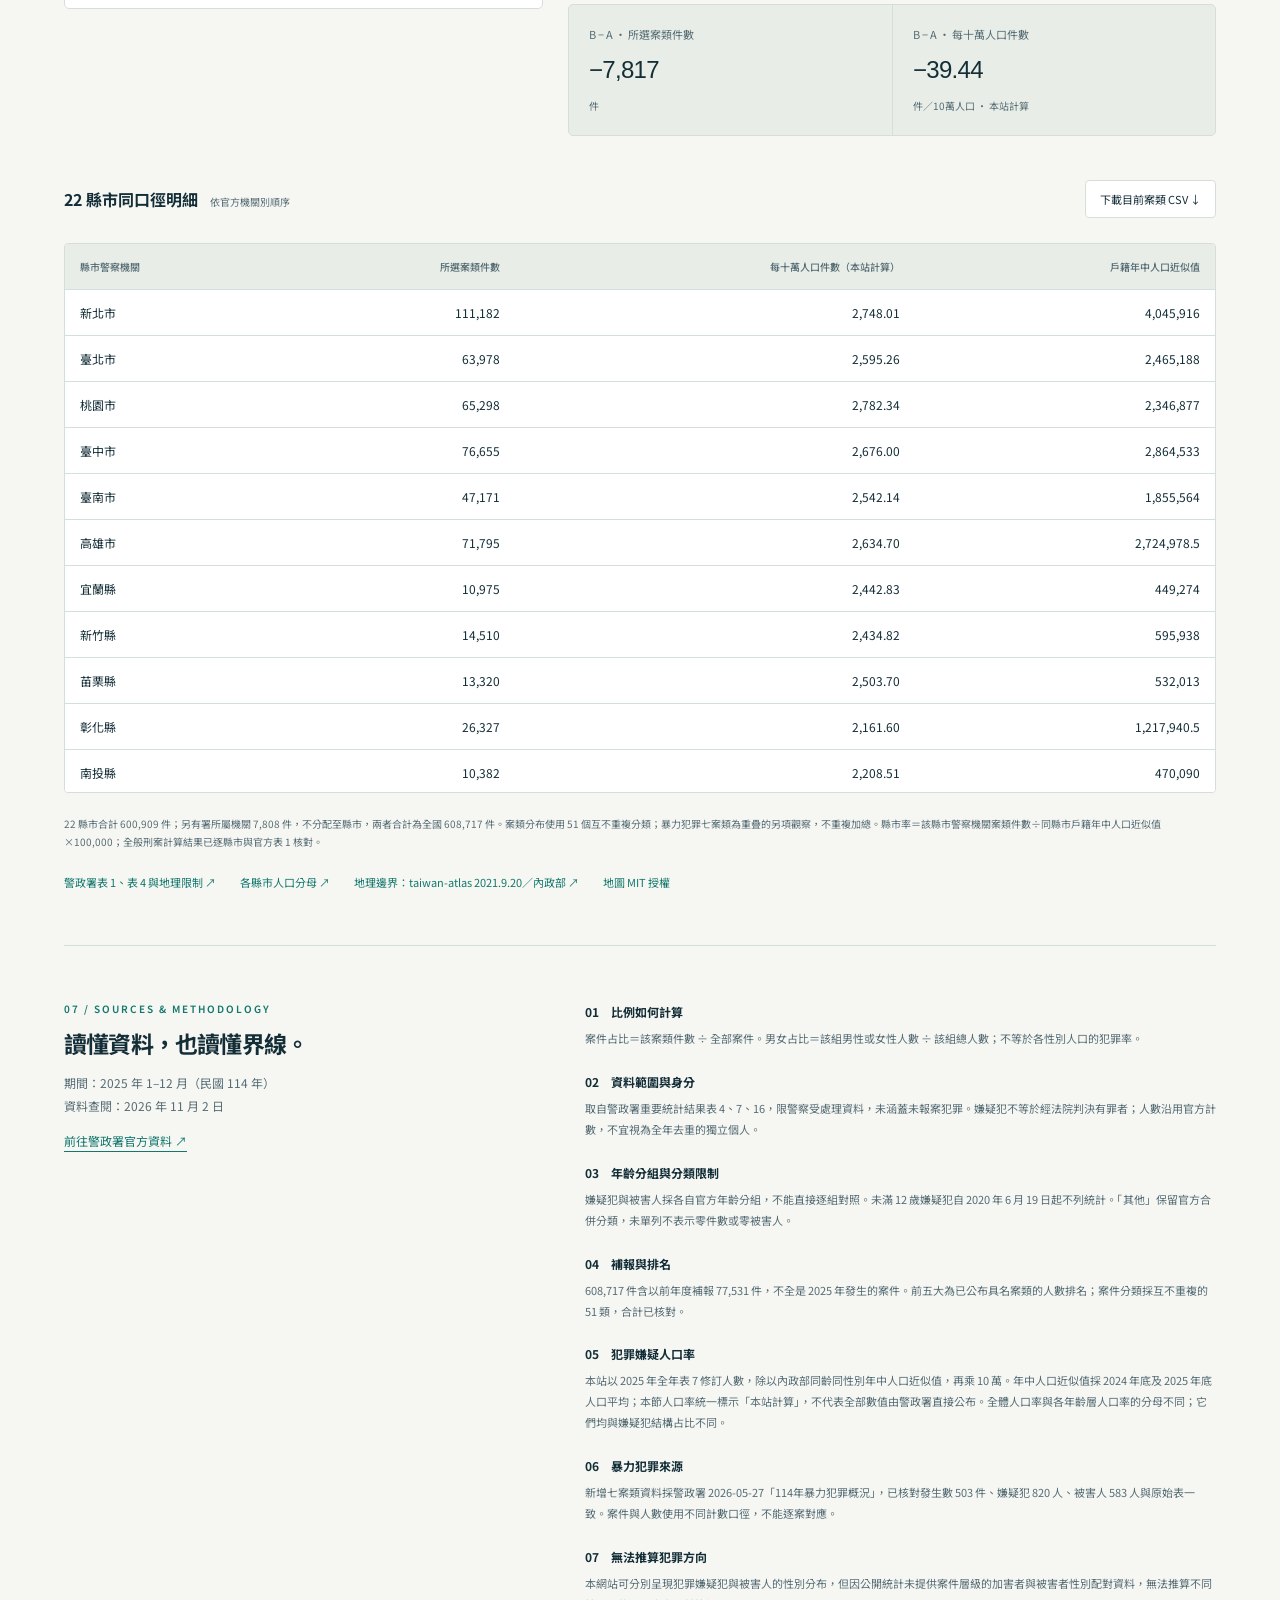
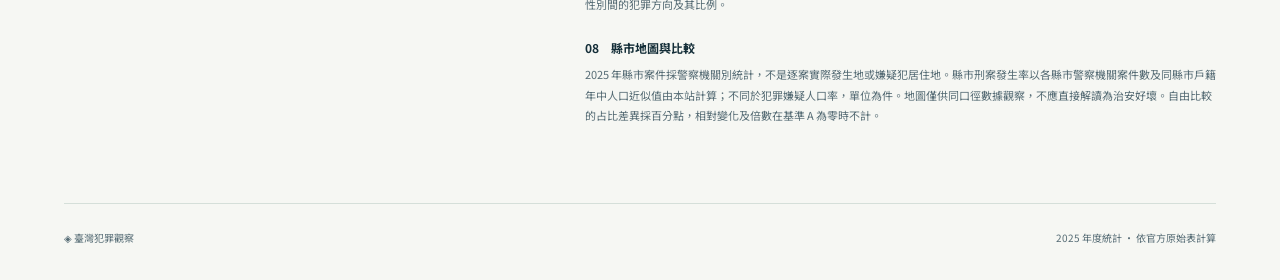
==== commit 1f2f2c26: "Add files via upload" ====
--- a/v4.html
+++ b/v4.html
@@ -195,7 +195,7 @@
 </style><style>:root{--group-a:#91601e;--group-b:#356c99;--map-0:#dfede4;--map-1:#b4d2bf;--map-2:#83b59c;--map-3:#4b8b72;--map-4:#23634f;--map-outline:#5b7c70;--map-select-a:#ad701b;--map-select-b:#326998}
 :root[data-theme="dark"]{--group-a:#f1cb8b;--group-b:#a4d0ef;--map-0:#29494b;--map-1:#3b6860;--map-2:#528b77;--map-3:#78b493;--map-4:#acd6b1;--map-outline:#96b5aa;--map-select-a:#ffd18b;--map-select-b:#acd9ff}
 .compare-toolbar,.map-toolbar{display:flex;gap:18px 22px;flex-wrap:wrap;align-items:center;margin-bottom:20px}.compare-toolbar label,.map-toolbar label{display:flex;gap:9px;align-items:center;font-size:12px;color:var(--muted)}.compare-toolbar select,.map-toolbar select{max-width:100%;font-size:12px}.compare-presets{display:flex;gap:7px;flex-wrap:wrap;margin-left:auto}.compare-presets button,.map-target button,.comparison-footer button{font:inherit;font-size:11px;padding:10px 13px;border:1px solid var(--line-strong);border-radius:5px;background:var(--surface);color:var(--ink);cursor:pointer}.compare-presets button:hover,.map-target button:hover,.comparison-footer button:hover{background:var(--hover)}.comparison-explanation{font-size:12px;margin:0 0 22px}.comparison-grid{display:grid;grid-template-columns:1fr 1fr;gap:22px}.compare-card-head{display:flex;align-items:center;gap:11px;margin-bottom:19px}.compare-card-head h3{margin:0;font-size:20px}.group-badge{font:bold 12px Arial,sans-serif;display:inline-flex;align-items:center;justify-content:center;width:27px;height:27px;border:1px solid currentColor;border-radius:50%;flex-shrink:0}.group-a{color:var(--group-a)}.group-b{color:var(--group-b)}.compare-fields{display:grid;grid-template-columns:65px minmax(0,1fr);gap:10px;align-items:center}.compare-fields label{font-size:12px;color:var(--muted)}.compare-fields select{width:100%;min-width:0;font-size:12px}.compare-result{padding-top:17px}.comparison-context{font-size:11px;margin:7px 0 15px}.comparison-number{font:36px Arial,sans-serif;letter-spacing:-1px;overflow-wrap:anywhere}.comparison-number small{font:11px 'Noto Sans TC',sans-serif;margin-left:9px;letter-spacing:0}.comparison-track{height:25px;background:var(--track);border-radius:3px;overflow:hidden;margin:19px 0}.comparison-fill{height:100%;background:var(--teal)}.comparison-fill.male{background:var(--male)}.comparison-fill.female{background:var(--female)}.comparison-detail{font-size:11px;line-height:1.8}.difference-grid{display:grid;grid-template-columns:repeat(3,minmax(0,1fr));border:1px solid var(--line);background:var(--surface-soft);border-radius:5px;margin-top:22px}.difference-grid article{padding:23px}.difference-grid article+article{border-left:1px solid var(--line)}.difference-grid label{font-size:11px;color:var(--muted);display:block;line-height:1.7}.difference-grid strong{display:block;font:27px Arial,sans-serif;margin:13px 0;letter-spacing:-.7px;overflow-wrap:anywhere}.difference-grid small{font-size:10px;color:var(--muted);line-height:1.8;display:block}.comparison-footer{display:flex;align-items:center;justify-content:space-between;gap:25px;margin-top:20px}.comparison-footer p{font-size:11px;margin:0;max-width:780px}.comparison-footer button{white-space:nowrap}.map-scope-notice{padding:25px}.geography-grid{display:grid;grid-template-columns:repeat(3,1fr);gap:23px;margin-top:19px}.geography-grid article{border-top:1px solid var(--warning-border);padding-top:15px}.geography-grid b{font-size:13px}.geography-grid p{font-size:12px;line-height:1.9}.county-layout{display:grid;grid-template-columns:minmax(310px,.85fr) minmax(0,1.15fr);gap:25px}.map-panel{padding:23px;align-self:start}.map-panel-head{display:flex;flex-wrap:wrap;justify-content:space-between;gap:14px;align-items:center}.map-panel-head>b{font-size:12px}.map-target{display:flex;gap:5px}.map-target button{font-size:10px;padding:8px 10px}.map-target button[aria-pressed="true"]{background:var(--solid);color:var(--on-solid);border-color:var(--solid)}#countySvg{display:block;width:100%;max-height:660px;margin:15px auto 10px;overflow:visible}.island-insets rect{fill:var(--surface-tint);stroke:var(--line);stroke-width:1}.island-insets text{fill:var(--muted);font-size:12px}.county-region{stroke:var(--map-outline);stroke-width:1;stroke-linejoin:round;cursor:pointer;vector-effect:non-scaling-stroke}.county-region:hover{filter:brightness(1.13);stroke:var(--ink);stroke-width:2}.county-region:focus-visible{outline:none;stroke:var(--focus);stroke-width:4}.map-level-0{fill:var(--map-0);background:var(--map-0)}.map-level-1{fill:var(--map-1);background:var(--map-1)}.map-level-2{fill:var(--map-2);background:var(--map-2)}.map-level-3{fill:var(--map-3);background:var(--map-3)}.map-level-4{fill:var(--map-4);background:var(--map-4)}.county-region.selected-a{stroke:var(--map-select-a);stroke-width:3}.county-region.selected-b{stroke:var(--map-select-b);stroke-width:3;stroke-dasharray:5 2}.county-region.selected-a.selected-b{stroke:var(--focus);stroke-dasharray:2 2;stroke-width:4}.map-legend{display:flex;align-items:center;gap:5px;font-size:10px;flex-wrap:wrap}.legend-swatch{height:13px;width:28px;display:block;border:1px solid var(--line)}.map-legend small{font-size:10px;margin-left:6px;color:var(--muted)}.map-readout{font-size:12px;min-height:46px;margin:20px 0 0;line-height:1.8;color:var(--ink)}.county-details{min-width:0}.county-selectors{display:grid;grid-template-columns:1fr 1fr;gap:15px;margin-bottom:17px}.county-selectors label{display:flex;gap:9px;align-items:center;font-size:12px;flex-wrap:wrap}.county-selectors select{width:100%;font-size:12px}.county-cards{display:grid;grid-template-columns:1fr 1fr;gap:15px}.county-cards .panel{padding:21px;min-width:0}.county-cards h3{font-size:19px}.county-geography{font-size:10px;line-height:1.8;color:var(--muted);display:block}.county-main-value{margin-top:23px}.county-main-value strong{font:32px Arial,sans-serif;display:block;letter-spacing:-1px}.county-main-value small{display:block;font-size:11px;color:var(--muted);line-height:1.8;margin-top:7px}.county-rate{font-size:11px;margin-top:20px}.county-rate b{font:21px Arial,sans-serif;color:var(--teal)}.county-rate span{font-size:10px}.county-cards h4{font-size:11px;margin-top:26px}.county-distribution>div{display:grid;grid-template-columns:1fr 48px;gap:5px 9px;font-size:10px;margin:15px 0}.county-distribution span{grid-column:1/-1;line-height:1.7}.county-distribution .track{height:7px;align-self:center}.county-distribution b{text-align:right;font-size:10px;font-weight:500}.county-distribution .fill{background:var(--chart)}.county-cards .small-note{font-size:10px;line-height:1.8}.county-difference{grid-template-columns:1fr 1fr}.county-difference strong{font-size:24px}.county-difference article{padding:20px}.county-table td:last-child{width:auto}header{flex-wrap:wrap}header nav{flex-wrap:wrap}.feature-nav{font-weight:600}@media(max-width:1180px){header nav{justify-content:center}.county-layout{grid-template-columns:minmax(280px,.85fr) minmax(0,1.15fr)}.county-cards{grid-template-columns:1fr}.county-selectors{grid-template-columns:1fr 1fr}.county-main-value strong{font-size:32px}.compare-presets{margin-left:0}}@media(max-width:800px){header nav{width:100%;order:3;justify-content:center;gap:9px 17px}.theme-switch{order:2}.county-layout{grid-template-columns:1fr}.county-cards{grid-template-columns:1fr 1fr}.map-panel{max-width:100%;width:100%}#countySvg{max-width:470px;max-height:640px}.comparison-grid{gap:15px}.compare-card{padding:20px}.difference-grid article{padding:17px}.difference-grid strong{font-size:22px}.comparison-number{font-size:29px}.geography-grid{grid-template-columns:1fr;gap:16px}.comparison-footer{align-items:start;flex-direction:column;gap:14px}.compare-fields{grid-template-columns:1fr;gap:7px}.compare-fields select{margin-bottom:7px}.compare-toolbar,.map-toolbar{gap:14px}.map-toolbar label,.compare-toolbar>label{flex-wrap:wrap}.geography-grid p{font-size:12px}.map-scope-notice{padding:20px}html{scroll-padding-top:200px}.scope-notice,#pairing-title,#age-scope-title{scroll-margin-top:200px}}@media(max-width:500px){.comparison-grid{grid-template-columns:1fr}.difference-grid{grid-template-columns:1fr}.difference-grid article+article{border-left:0;border-top:1px solid var(--line)}.difference-grid article{display:grid;grid-template-columns:1fr 1fr;gap:8px;align-items:center}.difference-grid strong{margin:0;text-align:right}.difference-grid small{grid-column:1/-1}.county-cards{grid-template-columns:1fr}.county-difference{grid-template-columns:1fr}.comparison-number{font-size:34px}.map-toolbar label,.compare-toolbar>label{width:100%}.map-toolbar select,.compare-toolbar select{width:100%}.county-selectors{gap:12px}.county-selectors .group-badge{width:23px;height:23px}.compare-card-head h3{font-size:18px}.map-panel{padding:17px}.map-target{width:100%}.map-target button{flex:1}nav a{white-space:nowrap}}
-</style><link rel="stylesheet" href="./version-switch.css"></head>
+</style><link rel="stylesheet" href="./version-switch.css"><link rel="stylesheet" href="./violence-history.css"></head>
 <body><header><a class="brand" href="#">◈ 臺灣犯罪觀察 <span>2025</span></a><nav><a href="#overview">案件總覽</a><a href="#explore">年齡與性別</a><a href="#violence">暴力犯罪</a><a href="#rates">犯罪嫌疑人口率</a><a class="feature-nav" href="#compare">自由比較</a><a class="feature-nav" href="#county-map">縣市地圖</a><a href="#method">資料說明 ↗</a></nav><div class="theme-switch" role="group" aria-label="顯示模式"><button type="button" data-theme-mode="light" aria-pressed="false" aria-label="淺色模式"><span class="theme-icon" aria-hidden="true">☀️</span><span>淺色</span></button><button type="button" data-theme-mode="dark" aria-pressed="false" aria-label="深色模式"><span class="theme-icon" aria-hidden="true">🌙</span><span>深色</span></button><button type="button" data-theme-mode="system" aria-pressed="true" aria-label="跟隨系統"><span class="theme-icon" aria-hidden="true">💻</span><span>跟隨系統</span></button></div><span id="themeStatus" class="sr-only" aria-live="polite"></span><nav class="edition-switch" aria-label="網站版本切換" data-current-version="4"><span>網站版本</span><a href="./v4.html" data-version-target="4" aria-current="page">第四版</a><a href="./index.html" data-version-target="5">第五版</a></nav></header>
 <main><section class="hero"><div class="eyebrow"><i></i> TAIWAN CRIME STATISTICS / 民國 114 年</div><h1>從數據，<br>看見犯罪的輪廓<span>。</span></h1><div class="hero-bottom"><p>探索臺灣全年刑案分布，理解年齡與性別的差異。<br>以警政署官方統計為依據，讓每一個比例都有脈絡。</p><a class="jump" href="#explore">開始探索 <span>↓</span></a></div><div class="watermark" aria-hidden="true">2025</div></section>
 <div class="metrics"><article><label>刑事案件 · 含補報</label><strong>608,717<small>件</small></strong><p>當年發生 531,186 · 補報 77,531</p></article><article><label>犯罪嫌疑犯</label><strong>428,438<small>人</small></strong><p><b class="male-text">男性 75.00%</b> ／ <b class="female-text">女性 25.00%</b></p></article><article><label>刑案被害人</label><strong>527,993<small>人</small></strong><p><b class="male-text">男性 52.58%</b> ／ <b class="female-text">女性 47.42%</b></p></article></div>
@@ -203,10 +203,58 @@
 <section id="explore"><div class="section-head"><div><div class="eyebrow">02 / EXPLORE THE DATA</div><h2>年齡與性別，交叉觀察。</h2><p>選擇觀察對象及年齡，查看男女結構與案類分布。</p></div><div class="tabs" role="group" aria-label="觀察對象"><button data-mode="suspects" class="active" aria-pressed="true">嫌疑犯</button><button data-mode="victims" aria-pressed="false">被害人</button></div></div><aside class="scope-notice age-notice" aria-labelledby="age-scope-title"><span class="notice-tag">統計範圍提醒</span><h3 id="age-scope-title">未滿 12 歲，不列入嫌疑犯統計</h3><p>配合《少年事件處理法》修正及兒童全面去刑罰化，自 <strong>2020 年 6 月 19 日（民國 109 年）</strong>起，未滿 12 歲的兒童嫌疑犯不列入統計。<strong>未列入統計，不代表沒有相關事件。</strong></p></aside><div id="ageButtons" class="age-buttons" role="group" aria-label="年齡層"></div>
 <aside class="pairing-notice" aria-labelledby="pairing-title"><span class="notice-tag">性別統計的解讀限制</span><h3 id="pairing-title">男女分布，不能推算「誰對誰」犯罪</h3><p>本網站可分別呈現犯罪嫌疑犯與被害人的性別分布，但因公開統計未提供案件層級的加害者與被害者性別配對資料，無法推算不同性別間的犯罪方向及其比例。</p><p class="pairing-example">例如：男性嫌疑犯占比，不能直接解讀成「男性對女性犯罪」的占比。</p></aside><div class="explore-grid"><article class="panel"><div class="panel-label">性別結構 <span id="ageLabel"></span></div><div class="gender-total"><strong id="peopleTotal"></strong><span>人</span></div><div id="genderBar" class="gender-bar"></div><div id="genderLegend" class="gender-legend"></div><p id="genderNote" class="small-note"></p></article><article class="panel"><div class="panel-label" id="rankingTitle">具名案類前五大</div><div id="rankings"></div><p class="small-note">排除「其他」及重複的合計／子項；比例分母仍含所有案類。未單列案類拆分後可能影響名次。</p></article></div>
 <div class="table-head"><h3>案類明細 <small id="rowCount"></small></h3><div><input id="search" type="search" placeholder="搜尋犯罪類型…" aria-label="搜尋犯罪類型"><button id="download">下載 CSV ↓</button></div></div><div class="table-scroll"><table><thead><tr><th>犯罪類型</th><th>總人數</th><th>男性人數</th><th>女性人數</th><th>男／女占比</th></tr></thead><tbody id="detailRows"></tbody></table></div><p class="small-note">明細保留官方合計及子項，請勿將所有列再次相加。橫條以藍色表示男性、橘色表示女性。</p></section>
-<section id="violence"><div class="section-head"><div><div class="eyebrow">03 / VIOLENT CRIME</div><h2>暴力犯罪，七類案件的完整輪廓。</h2><p>2025 年警政署暴力犯罪統計 · 發生數含補報，破獲數含破積案。</p></div><a class="source-link" target="_blank" rel="noopener" href="https://www.npa.gov.tw/ch/app/data/doc?detailNo=1508721510041260032&module=wg057&type=s">官方統計通報 ↗</a></div>
+<section id="violence"><div class="section-head"><div><div class="eyebrow">03 / VIOLENT CRIME</div><h2>暴力犯罪，七類案件的完整輪廓。</h2><p><a href="#violence-history">查看 2017–2025 年歷年統計與口徑變動 ↓</a></p><p>2025 年警政署暴力犯罪統計 · 發生數含補報，破獲數含破積案。</p></div><a class="source-link" target="_blank" rel="noopener" href="https://www.npa.gov.tw/ch/app/data/doc?detailNo=1508721510041260032&module=wg057&type=s">官方統計通報 ↗</a></div>
 <aside class="scope-notice" aria-labelledby="violence-scope-title"><span class="notice-tag">先看定義，再看數字</span><h3 id="violence-scope-title">這裡的案類，有特定統計範圍</h3><div class="scope-cards"><article><span class="scope-number">01</span><h4>重大恐嚇取財</h4><p>自 <strong>2000 年（民國 89 年）</strong>起，限行為人已著手以<strong>槍擊、下毒、縱火、爆炸</strong>等手段恐嚇勒索財物。一般恐嚇取財另列，不併入本項。</p></article><article><span class="scope-number">02</span><h4>強制性交</h4><p>自 <strong>2017 年 1 月（民國 106 年）</strong>起，暴力犯罪項下的「強制性交」<strong>排除「對幼性交」</strong>；仍包括單一嫌疑犯的強制性交及二人以上嫌疑犯的共同強制性交。</p></article></div><details class="scope-history"><summary>查看強制性交的歷史口徑與官方依據</summary><p>2016 年（民國 105 年）以前，本項包括強制性交（單一嫌疑犯）、共同強制性交（二人以上嫌疑犯）及對幼性交。依警政署刑事警察局 2016 年 12 月 28 日第 5 次刑事工作檢討會報決議，自 2017 年 1 月起排除「對幼性交」。</p><a target="_blank" rel="noopener" href="https://www.npa.gov.tw/ch/app/data/view?id=2217&module=wg056&serno=fbf5a752-9c50-4eb1-a3ac-8d4f7112c70a">查閱官方表 7、表 16 附註 ↗</a></details><p class="scope-footer">警政「暴力犯罪」限故意殺人、擄人勒贖、強盜、搶奪、重傷害、重大恐嚇取財、強制性交七類。<strong>一般傷害不在這七類內，也不是所有涉及暴力的犯罪都納入。</strong></p></aside><p class="pairing-inline">嫌疑犯與被害人的男女數字為分別彙整，無案件層級性別配對，不能推算不同性別間的犯罪方向或比例。<a href="#pairing-title">查看解讀限制 ↑</a></p><div class="violent-summary"><article><label>暴力犯罪發生數</label><strong>503 <small>件</small></strong><p>占全般刑案 <b>0.083%</b></p></article><article><label>破獲數 · 含破積案</label><strong>497 <small>件</small></strong><p>破獲率 98.81%</p></article><article><label>暴力犯罪嫌疑犯</label><strong>820 <small>人</small></strong><p><span class="male-text">男 752（91.71%）</span><br><span class="female-text">女 68（8.29%）</span></p></article><article><label>暴力犯罪被害人</label><strong>583 <small>人</small></strong><p><span class="male-text">男 308（52.83%）</span><br><span class="female-text">女 275（47.17%）</span></p></article></div>
 <div class="overview-grid violence-chart"><div><div class="panel-label">各案類占暴力犯罪比例 <span>分母：503 件</span></div><div id="violentBars"></div></div><aside class="insight"><span class="eyebrow">A CLOSER LOOK</span><div class="big-number">80.72<span>%</span></div><h3>故意殺人、強盜、搶奪<br>合占八成。</h3><p>三類共 406 件。這是暴力犯罪案件內部的結構比例，與占全般刑案的比例不同。</p><hr><p>「強制性交」被害人 79 人，其中女性 70 人，占該類被害人的 88.61%。</p></aside></div>
 <div class="table-head"><h3>七案類明細</h3><div><button id="violentDownload">下載暴力犯罪 CSV ↓</button></div></div><div class="table-scroll"><table><thead><tr><th>犯罪類型</th><th>發生件數</th><th>占暴力犯罪</th><th>嫌疑犯（男／女）</th><th>被害人（男／女）</th></tr></thead><tbody id="violentRows"></tbody></table></div>
+<div id="violence-history" class="panel violence-history" aria-labelledby="violence-history-title">
+  <h3 id="violence-history-title">2017–2025 年暴力犯罪統計</h3>
+  <p>全臺七類暴力犯罪。發生數含補報，破獲數含破積案。表中嫌疑犯以人計，其餘數值以件計。</p>
+  <div class="scope-notice">
+    <h4>跨年比較須留意的統計變動</h4>
+    <ul>
+      <li><strong>2017 年 1 月｜案類範圍。</strong> 暴力犯罪項下的「強制性交」自此排除「對幼性交」。與 2016 年及以前的數字比較時，須考慮分類差異。<a href="https://www.npa.gov.tw/ch/app/data/doc?detailNo=949193398038827008&amp;module=wg055&amp;type=s#page=27">警政署表 3 附註</a></li>
+      <li><strong>2020 年 6 月 19 日｜年齡範圍。</strong> 配合《少年事件處理法》修正，未滿 12 歲兒童不再列入警察機關受（處）理刑事案件及查獲嫌疑犯統計。跨年比較件數及嫌疑犯人數時，須考慮納入範圍的改變。<a href="https://wwwcdn.npa.gov.tw/ch/app/data/doc?detailNo=816231117882421248&amp;module=wg063&amp;type=s">警政署統計表附註</a></li>
+      <li><strong>2024 年 9 月 1 日｜案件認定。</strong> 刑案紀錄系統介接受理報案 e 化平台。部分案件由按案件計數改為按被害人計數，發生數也包括警方自行立案等來源。2024 年全年跨越新舊口徑，警政署的 2025 年暴力犯罪通報因此採 2024 年第 4 季起的季度資料比較。本站保留年度原值，跨越改制的差異無法單獨反映犯罪變化。<a href="https://www.npa.gov.tw/ch/app/data/doc?detailNo=1452952881236807680&amp;module=wg031&amp;type=s">警政工作年報</a> · <a href="https://www.npa.gov.tw/ch/app/data/doc?detailNo=1508721510041260032&amp;module=wg057&amp;type=s">暴力犯罪通報</a></li>
+    </ul>
+  </div>
+
+  <div id="violentSexHistory">
+    <h4>各案類嫌疑犯與被害人男女數量</h4>
+    <p>選擇年份，查看七類案件的人數。嫌疑犯與被害人的性別為各自的統計分布。</p>
+    <div class="table-head">
+      <label>統計年份 <select id="violentSexYear"></select></label>
+      <button id="violentSexDownload" class="secondary-button" type="button">下載歷年性別 CSV</button>
+    </div>
+    <p id="violentSexNote" class="small-note" role="status"></p>
+    <div class="table-scroll" tabindex="0" role="region" aria-label="各案類性別人數">
+      <table>
+        <caption id="violentSexCaption"></caption>
+        <thead><tr><th scope="col">案類</th><th scope="col">嫌疑犯男</th><th scope="col">嫌疑犯女</th><th scope="col">被害人男</th><th scope="col">被害人女</th></tr></thead>
+        <tbody id="violentSexRows"></tbody>
+      </table>
+    </div>
+    <p class="small-note">2017–2024 年來源：<a href="https://data.gov.tw/dataset/176673">警政署各案類嫌疑犯按性別表</a>、<a href="https://data.gov.tw/dataset/176672">各類刑案被害人年齡別表（取男女總計欄）</a>。2025 年採本站既有的<a href="https://www.npa.gov.tw/ch/app/data/doc?detailNo=1508721510041260032&amp;module=wg057&amp;type=s">警政署暴力犯罪通報</a>。</p>
+  </div>
+  <div class="table-head" id="violentHistoryControls" hidden>
+    <label>圖表指標 <select id="violentHistoryMetric"><option value="1">發生數</option><option value="2">故意殺人</option><option value="3">擄人勒贖</option><option value="4">強盜</option><option value="5">搶奪</option><option value="6">重傷害</option><option value="7">重大恐嚇取財</option><option value="8">強制性交</option><option value="9">破獲數</option><option value="10">嫌疑犯</option></select></label>
+    <button type="button" class="secondary-button" id="violentHistoryDownload">下載歷年 CSV</button>
+  </div>
+  <div id="violentHistoryBars" aria-label="年度統計長條圖"></div>
+  <div class="table-scroll" tabindex="0" role="region" aria-label="歷年暴力犯罪數值">
+    <table id="violentHistoryTable"><thead><tr><th scope="col">年度</th><th scope="col">發生數</th><th scope="col">故意殺人</th><th scope="col">擄人勒贖</th><th scope="col">強盜</th><th scope="col">搶奪</th><th scope="col">重傷害</th><th scope="col">重大恐嚇取財</th><th scope="col">強制性交</th><th scope="col">破獲數</th><th scope="col">嫌疑犯</th><th scope="col">口徑變動</th></tr></thead><tbody><tr><th scope="row">2017</th><td>1,260</td><td>399</td><td>3</td><td>289</td><td>234</td><td>33</td><td>0</td><td>302</td><td>1,293</td><td>1,910</td><td>強制性交排除對幼性交</td></tr>
+<tr><th scope="row">2018</th><td>993</td><td>323</td><td>5</td><td>207</td><td>192</td><td>35</td><td>3</td><td>228</td><td>995</td><td>1,666</td><td>—</td></tr>
+<tr><th scope="row">2019</th><td>859</td><td>302</td><td>6</td><td>192</td><td>137</td><td>20</td><td>1</td><td>201</td><td>898</td><td>1,464</td><td>—</td></tr>
+<tr><th scope="row">2020</th><td>707</td><td>238</td><td>1</td><td>156</td><td>125</td><td>21</td><td>1</td><td>165</td><td>737</td><td>1,195</td><td>6 月 19 日起未滿 12 歲兒童不列入相關統計</td></tr>
+<tr><th scope="row">2021</th><td>598</td><td>212</td><td>7</td><td>155</td><td>112</td><td>31</td><td>0</td><td>81</td><td>597</td><td>1,073</td><td>—</td></tr>
+<tr><th scope="row">2022</th><td>499</td><td>174</td><td>1</td><td>133</td><td>100</td><td>24</td><td>0</td><td>67</td><td>497</td><td>761</td><td>—</td></tr>
+<tr><th scope="row">2023</th><td>442</td><td>123</td><td>3</td><td>125</td><td>84</td><td>24</td><td>0</td><td>83</td><td>451</td><td>819</td><td>—</td></tr>
+<tr><th scope="row">2024</th><td>374</td><td>136</td><td>0</td><td>84</td><td>67</td><td>23</td><td>1</td><td>63</td><td>368</td><td>597</td><td>9 月起改變部分案件認定方式</td></tr>
+<tr><th scope="row">2025</th><td>503</td><td>158</td><td>4</td><td>130</td><td>118</td><td>14</td><td>0</td><td>79</td><td>497</td><td>820</td><td>—</td></tr></tbody></table>
+  </div>
+  <p class="small-note">資料來源：<a href="https://www.npa.gov.tw/ch/app/data/doc?detailNo=949193398038827008&amp;module=wg055&amp;type=s#page=25">警政署《警政統計月報》表 3「暴力犯罪統計」</a>。採同一版月報的年度列，並將案類件數欄的「－」以 0 顯示。查閱日期：2026 年 11 月 12 日。</p>
+</div>
+
 </section>
 <section id="rates"><div class="section-head"><div><div class="eyebrow">04 / AGE-SPECIFIC OFFENDER RATES</div><h2>人口規模不同，如何比較？</h2><p>2025 年全年 · 臺灣各年齡層犯罪嫌疑人口率 · 每 10 萬同齡人口的嫌疑犯人數。</p></div><span class="calculation-badge">2025 年全年 · 本站計算</span></div>
 <aside class="scope-notice rate-scope-notice" aria-label="犯罪嫌疑人口率統計範圍"><span class="notice-tag">閱讀犯罪嫌疑人口率前請注意</span><p><strong>未滿 12 歲嫌疑犯自 2020 年 6 月 19 日起不列入統計。</strong>因此圖表從 12–17 歲開始；「全體」人口率的分母仍包含所有年齡人口。<a href="#age-scope-title">查看年齡統計說明 ↑</a></p></aside><aside class="calculation-note" aria-label="本站計算與統計期間"><strong>2025 年全年數值，由本站計算</strong><p>分子為 2025 年全年犯罪嫌疑犯人數；分母以 <b>2024 年底與 2025 年底人口的平均值</b>近似 2025 年年中人口。以下人口率是本站依官方人數及人口資料計算，<b>不是整組數值直接摘錄警政署公布的犯罪嫌疑人口率</b>。</p></aside><div class="rate-formula"><span>犯罪嫌疑人口率</span><b>＝</b><span>該年齡層嫌疑犯人數</span><b>÷</b><span>2025 年同齡年中人口近似值</span><b>×</b><strong>100,000</strong></div>
@@ -284,4 +332,4 @@
   function renderCountyMap(){const category=el('mapCrime').value,metric=el('mapMetric').value,max=Math.max(...counties.map(mapValue)),a=countyByName[el('countyA').value],b=countyByName[el('countyB').value];el('mapTitle').textContent=`${category} · ${metric==='rate'?'每十萬人口件數（本站計算）':'案件數（含補報）'}`;pathGroup.querySelectorAll('path').forEach(path=>{const c=countyByName[path.dataset.county],value=mapValue(c),level=max===0?0:Math.min(4,Math.floor(value/max*5));path.setAttribute('class',`county-region map-level-${level}${c===a?' selected-a':''}${c===b?' selected-b':''}`);path.setAttribute('aria-label',`${c.name}，${metric==='rate'?fixed(value)+'件／10萬人口':number(value)+'件'}，點選設定${mapTarget}組`);path.querySelector('title').textContent=`${c.name}：${metric==='rate'?fixed(value):number(value)}${metric==='rate'?'件／10萬人口':'件'}`;});el('mapLegend').innerHTML=`<span>低</span>${Array.from({length:5},(_,i)=>`<span class="legend-swatch map-level-${i}"></span>`).join('')}<span>高</span><small>0 – ${metric==='rate'?fixed(max):number(max)} ${metric==='rate'?'件／10萬人口':'件'}</small>`;countyCard('A',a);countyCard('B',b);const diff=EXPLORER_MATH.difference(a.cases[category],b.cases[category]),rateDiff=b.cases[category]/b.population*100000-a.cases[category]/a.population*100000;el('countyDifference').innerHTML=`<article><label>B − A · 所選案類件數</label><strong>${(diff.absolute>0?'+':diff.absolute<0?'−':'')+number(Math.abs(diff.absolute))}</strong><small>件</small></article><article><label>B − A · 每十萬人口件數</label><strong>${signed(rateDiff)}</strong><small>件／10萬人口 · 本站計算</small></article>`;el('countyRows').innerHTML=counties.map(c=>`<tr><td>${c.name}</td><td>${number(c.cases[category])}</td><td>${fixed(c.cases[category]/c.population*100000)}</td><td>${number(c.population)}</td></tr>`).join('');readCounty(countyByName[el(`county${mapTarget}`).value]);}
   ['mapCrime','mapMetric','countyA','countyB'].forEach(id=>el(id).onchange=renderCountyMap);document.querySelectorAll('[data-map-target]').forEach(b=>b.onclick=()=>{mapTarget=b.dataset.mapTarget;document.querySelectorAll('[data-map-target]').forEach(x=>x.setAttribute('aria-pressed',String(x===b)));renderCountyMap()});el('countyDownload').onclick=()=>saveCsv('臺灣2025_縣市警察機關別統計.csv',[['統計期間','案件地理口徑','縣市','案類','案件數含補報','2024年底戶籍人口','2025年底戶籍人口','戶籍年中人口近似值','每10萬人口件數_本站計算','備註'],...counties.map(c=>['2025年全年','警察機關別，非逐案發生地或嫌疑犯居住地',c.name,el('mapCrime').value,c.cases[el('mapCrime').value],c.population2024,c.population2025,c.population,c.cases[el('mapCrime').value]/c.population*100000,'未含署所屬機關；不宜直接解讀為治安好壞或居民犯罪機率'])]);renderCountyMap();
 })();
-</script><script src="./version-switch.js"></script></body></html>
+</script><script src="./violence-history.js"></script><script src="./violent-sex-data.js"></script><script src="./violent-sex.js"></script><script src="./version-switch.js"></script></body></html>
--- a/version-switch.css
+++ b/version-switch.css
@@ -10,6 +10,14 @@
 .topbar>div:not(.top-actions){min-width:0}
 .sidebar.collapsed{transform:translateX(-100%);visibility:hidden;pointer-events:none}
 .sidebar.collapsed+.app-shell{margin-left:0}
+/* Allow the entire sidebar to scroll in short desktop windows. */
+.sidebar{overflow-y:auto;overflow-x:hidden;overscroll-behavior-y:contain;scrollbar-gutter:stable;scrollbar-width:thin;scrollbar-color:var(--line-strong) var(--surface)}
+.sidebar>*{flex-shrink:0}
+.sidebar::-webkit-scrollbar{width:8px}
+.sidebar::-webkit-scrollbar-track{background:var(--surface)}
+.sidebar::-webkit-scrollbar-thumb{background:var(--line-strong);border:2px solid var(--surface);border-radius:8px}
+.sidebar::-webkit-scrollbar-thumb:hover{background:var(--muted)}
+.mobile-menu-head,.menu-backdrop{display:none}
 html{scroll-padding-top:calc(var(--platform-header-height,125px) + 20px)}
 @media(min-width:801px){.topbar{flex-wrap:wrap}.topbar .top-actions{margin-left:auto}.topbar h1{white-space:nowrap}}
 @media(min-width:801px) and (max-width:1150px){.topbar .top-actions{flex-basis:100%}}
@@ -18,8 +26,12 @@
   .topbar .theme-switch{width:auto;flex:1 1 230px;order:0}
   .topbar .edition-switch{flex:0 1 auto;order:1}
   .topbar .edition-switch>span{display:none}
-  .sidebar{top:var(--platform-header-height,125px)}
+  .sidebar{top:0;bottom:0;z-index:40;width:min(300px,86vw);padding-top:max(18px,env(safe-area-inset-top));padding-bottom:max(20px,env(safe-area-inset-bottom))}
   .sidebar.open{visibility:visible}
+  .mobile-menu-head{display:flex;align-items:center;justify-content:space-between;gap:12px;padding:0 10px 16px;margin-bottom:10px;border-bottom:1px solid var(--line)}
+  .mobile-menu-head strong{font-size:15px;color:var(--ink)}
+  .mobile-menu-head button{min-width:44px;min-height:44px;border:1px solid var(--line);border-radius:6px;background:var(--surface-soft);color:var(--ink);font-size:20px}
+  .sidebar.open+.app-shell>.menu-backdrop{display:block;position:fixed;inset:0;background:rgb(10 25 30 / 45%);z-index:30;touch-action:none}
   .scope-notice,#pairing-title,#age-scope-title,.workspace section{scroll-margin-top:calc(var(--platform-header-height,125px) + 20px)}
   body>header>.theme-switch{order:2;flex:1 1 230px;width:auto}
   body>header>.edition-switch{order:3;margin-left:auto}
--- a/violence-history.css
+++ b/violence-history.css
@@ -0,0 +1,21 @@
+.violence-history { margin-top: 24px; scroll-margin-top: 12px; }
+.violence-history .scope-notice li { margin-block: 10px; }
+.violence-history a { text-decoration: underline; }
+#violentHistoryBars { display: grid; gap: 10px; margin-block: 16px; }
+.violent-history-bar { display: grid; grid-template-columns: 7.5rem minmax(0, 1fr) 5.5rem; gap: 8px; align-items: center; }
+.violent-history-bar strong { text-align: end; }
+.violent-history-bar:nth-child(8) .fill { background: var(--female); }
+.violence-history .table-scroll { overflow-x: auto; }
+.violence-history th, .violence-history td { white-space: nowrap; }
+
+.violence-history .secondary-button {
+  padding: 8px 12px;
+  border: 1px solid var(--line-strong);
+  border-radius: 6px;
+  background: var(--surface-soft);
+  color: var(--ink);
+  cursor: pointer;
+}
+@media (max-width: 500px) {
+  .violent-history-bar { grid-template-columns: minmax(5.5rem, auto) minmax(0, 1fr) minmax(3.5rem, auto); }
+}
